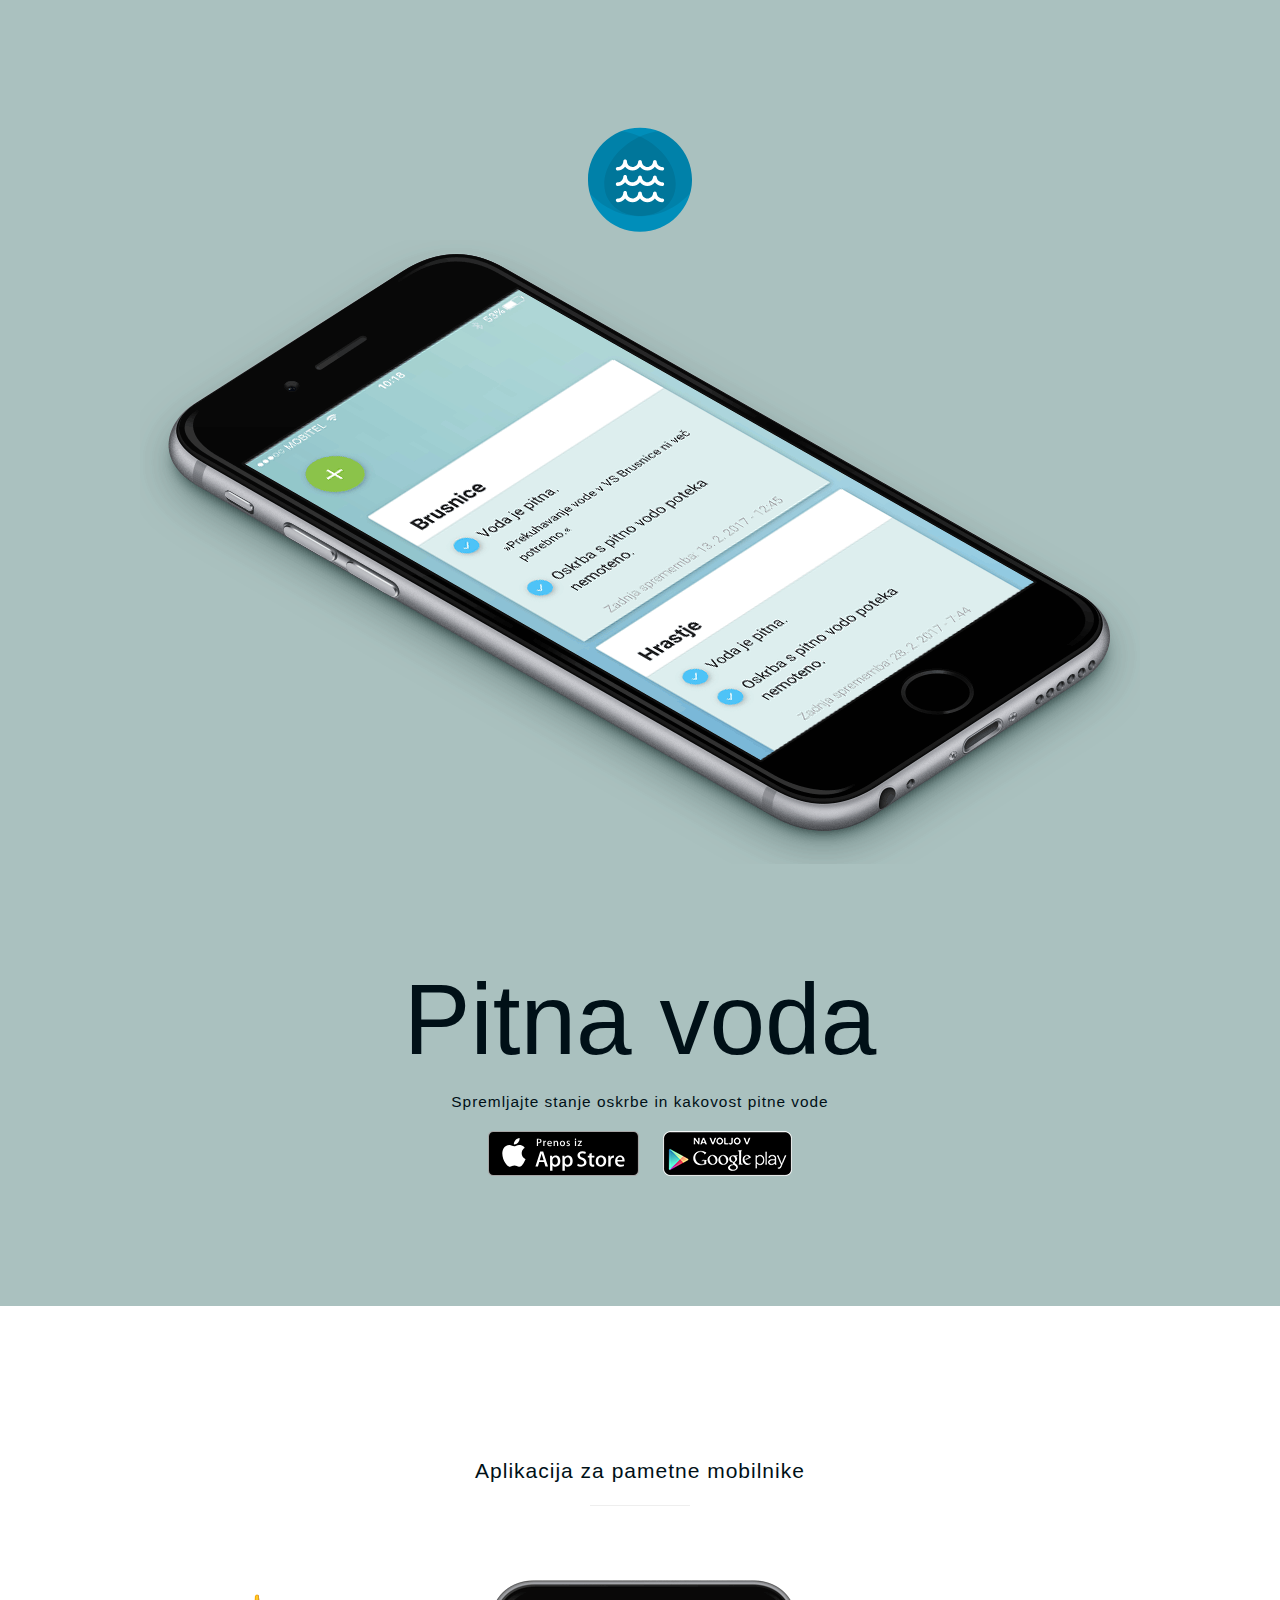
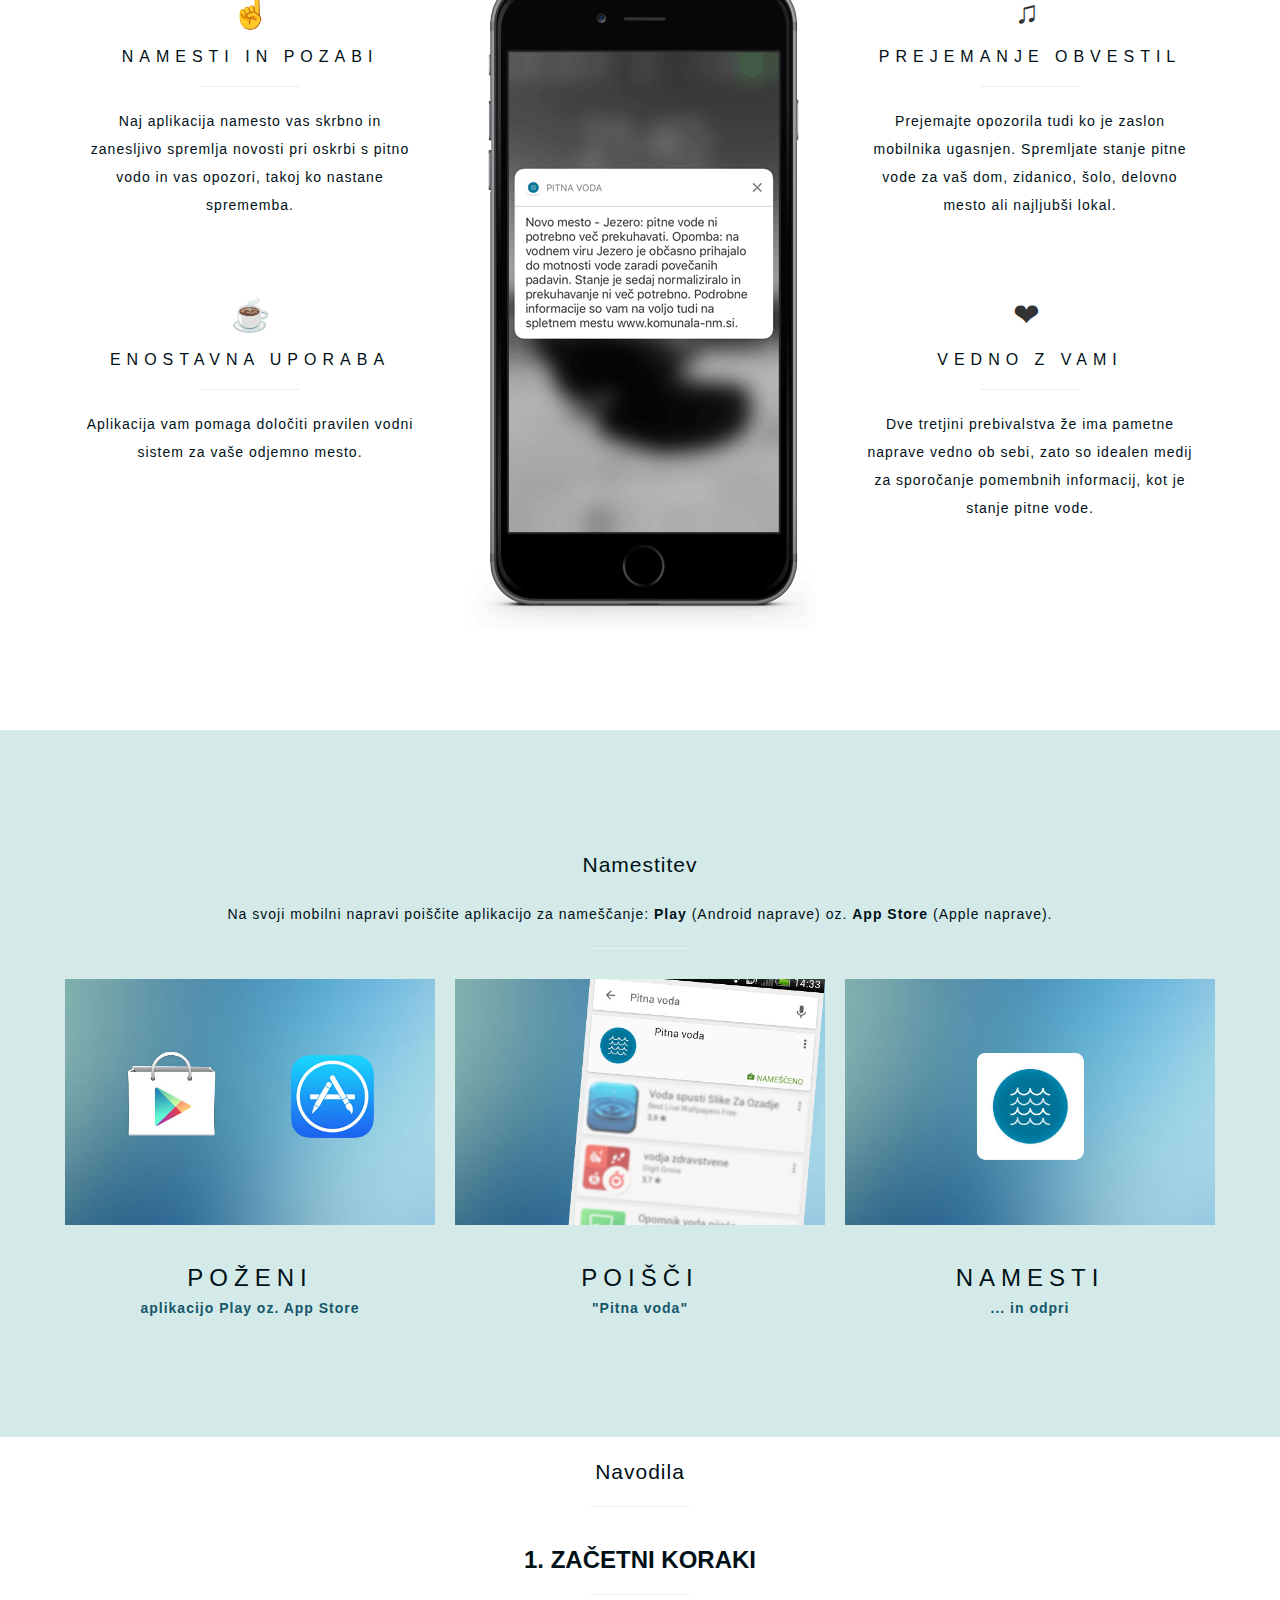
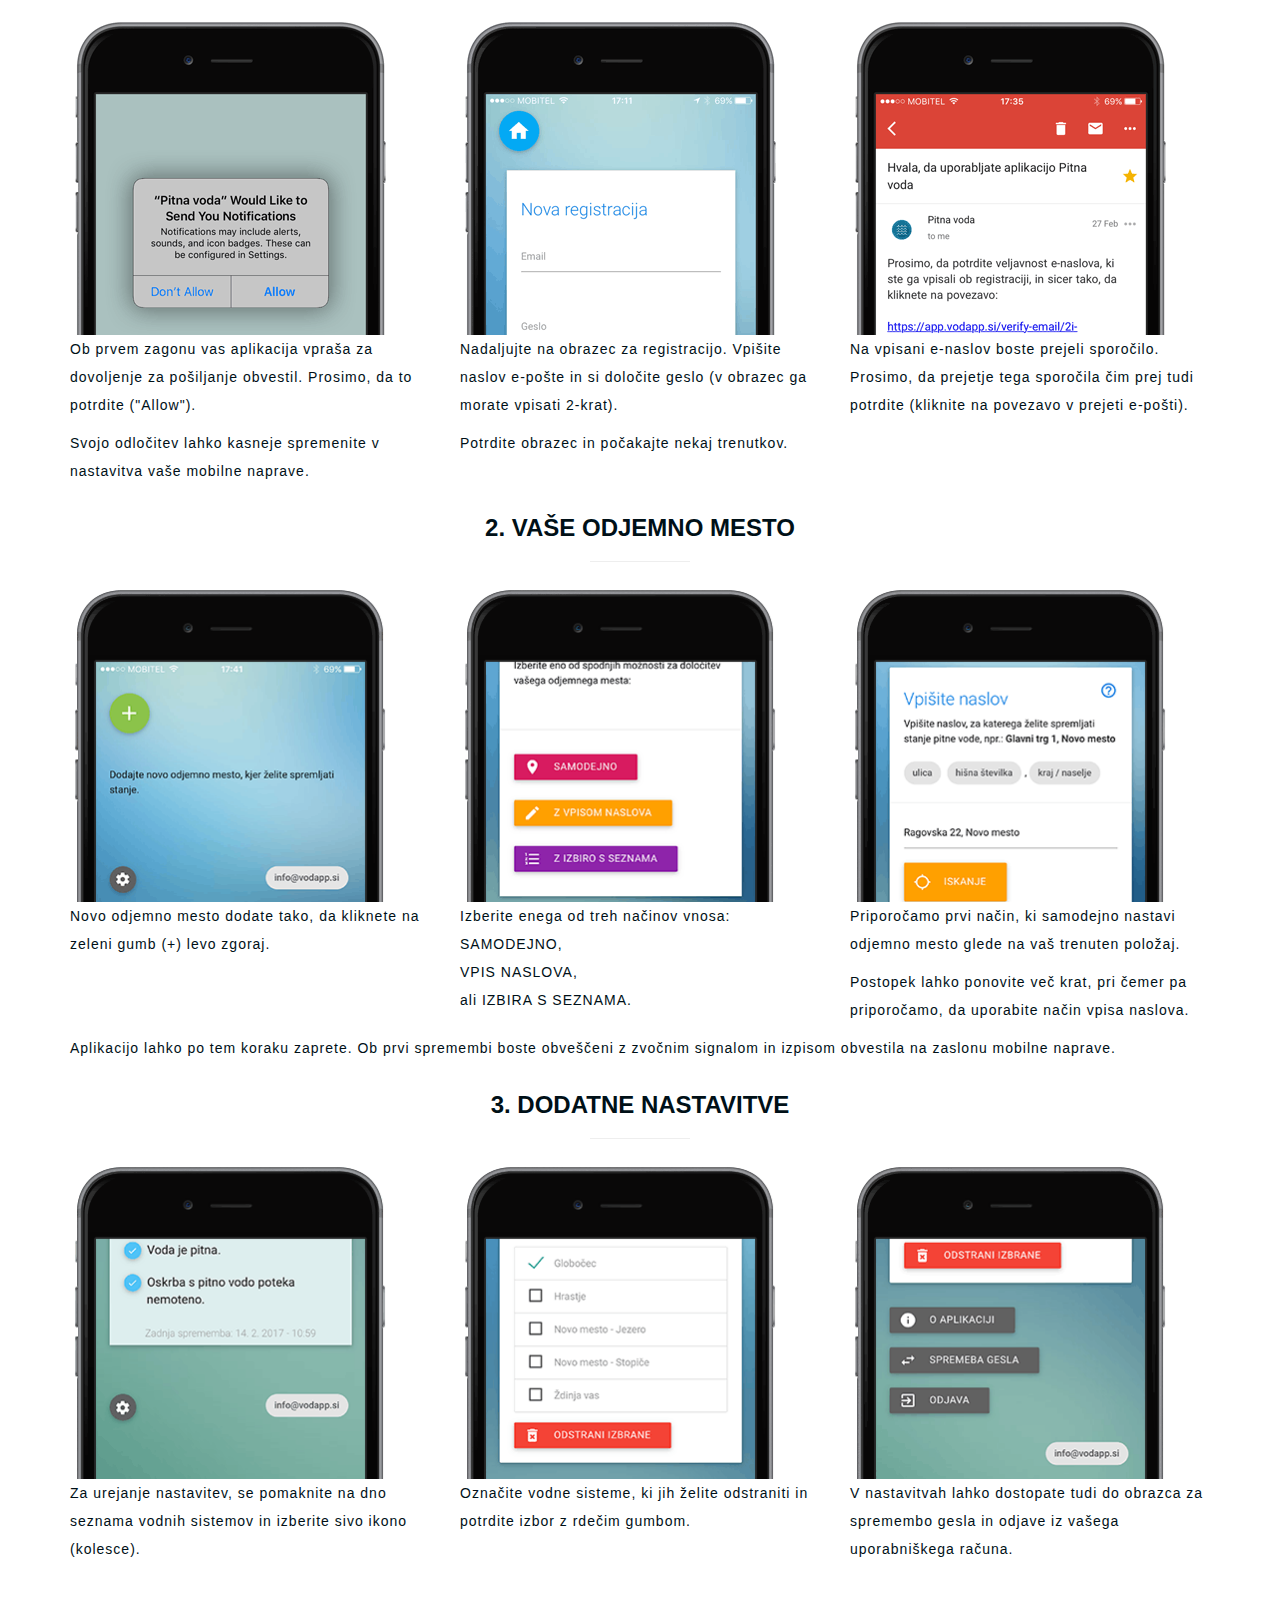
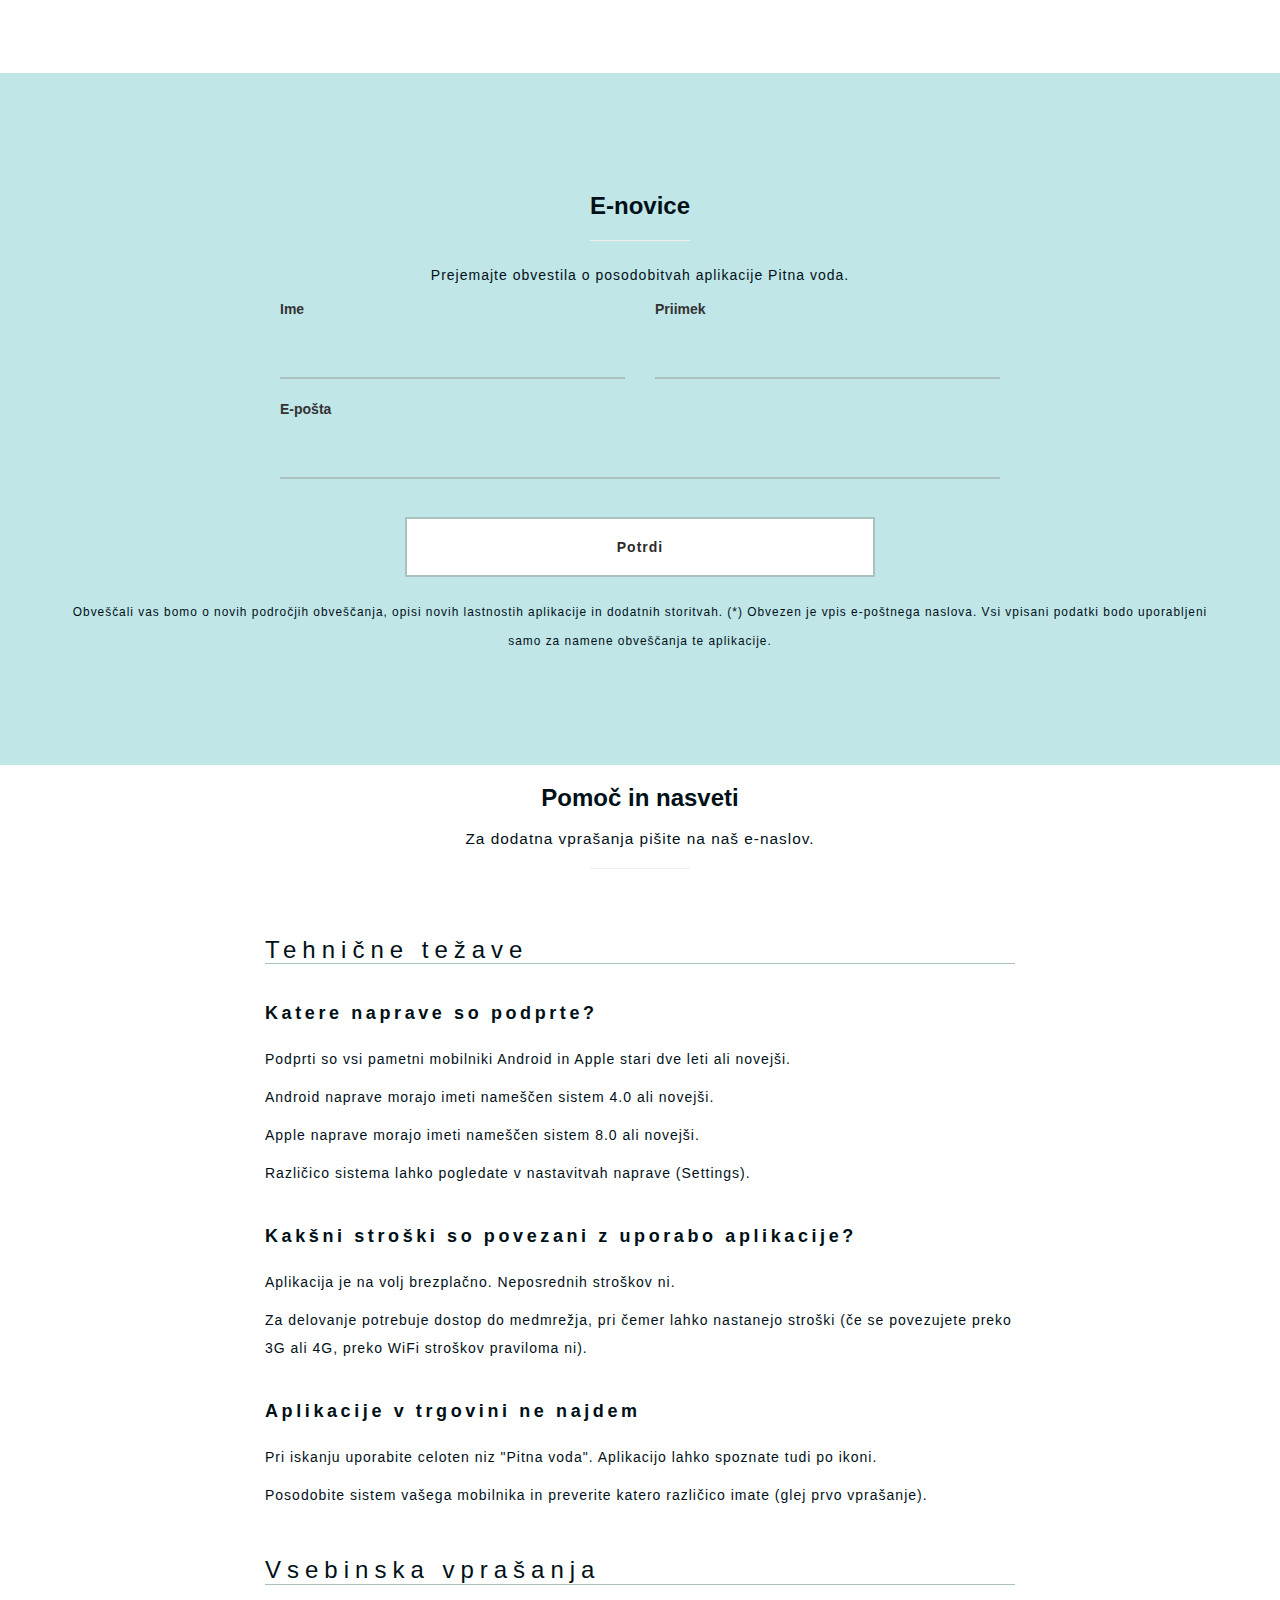
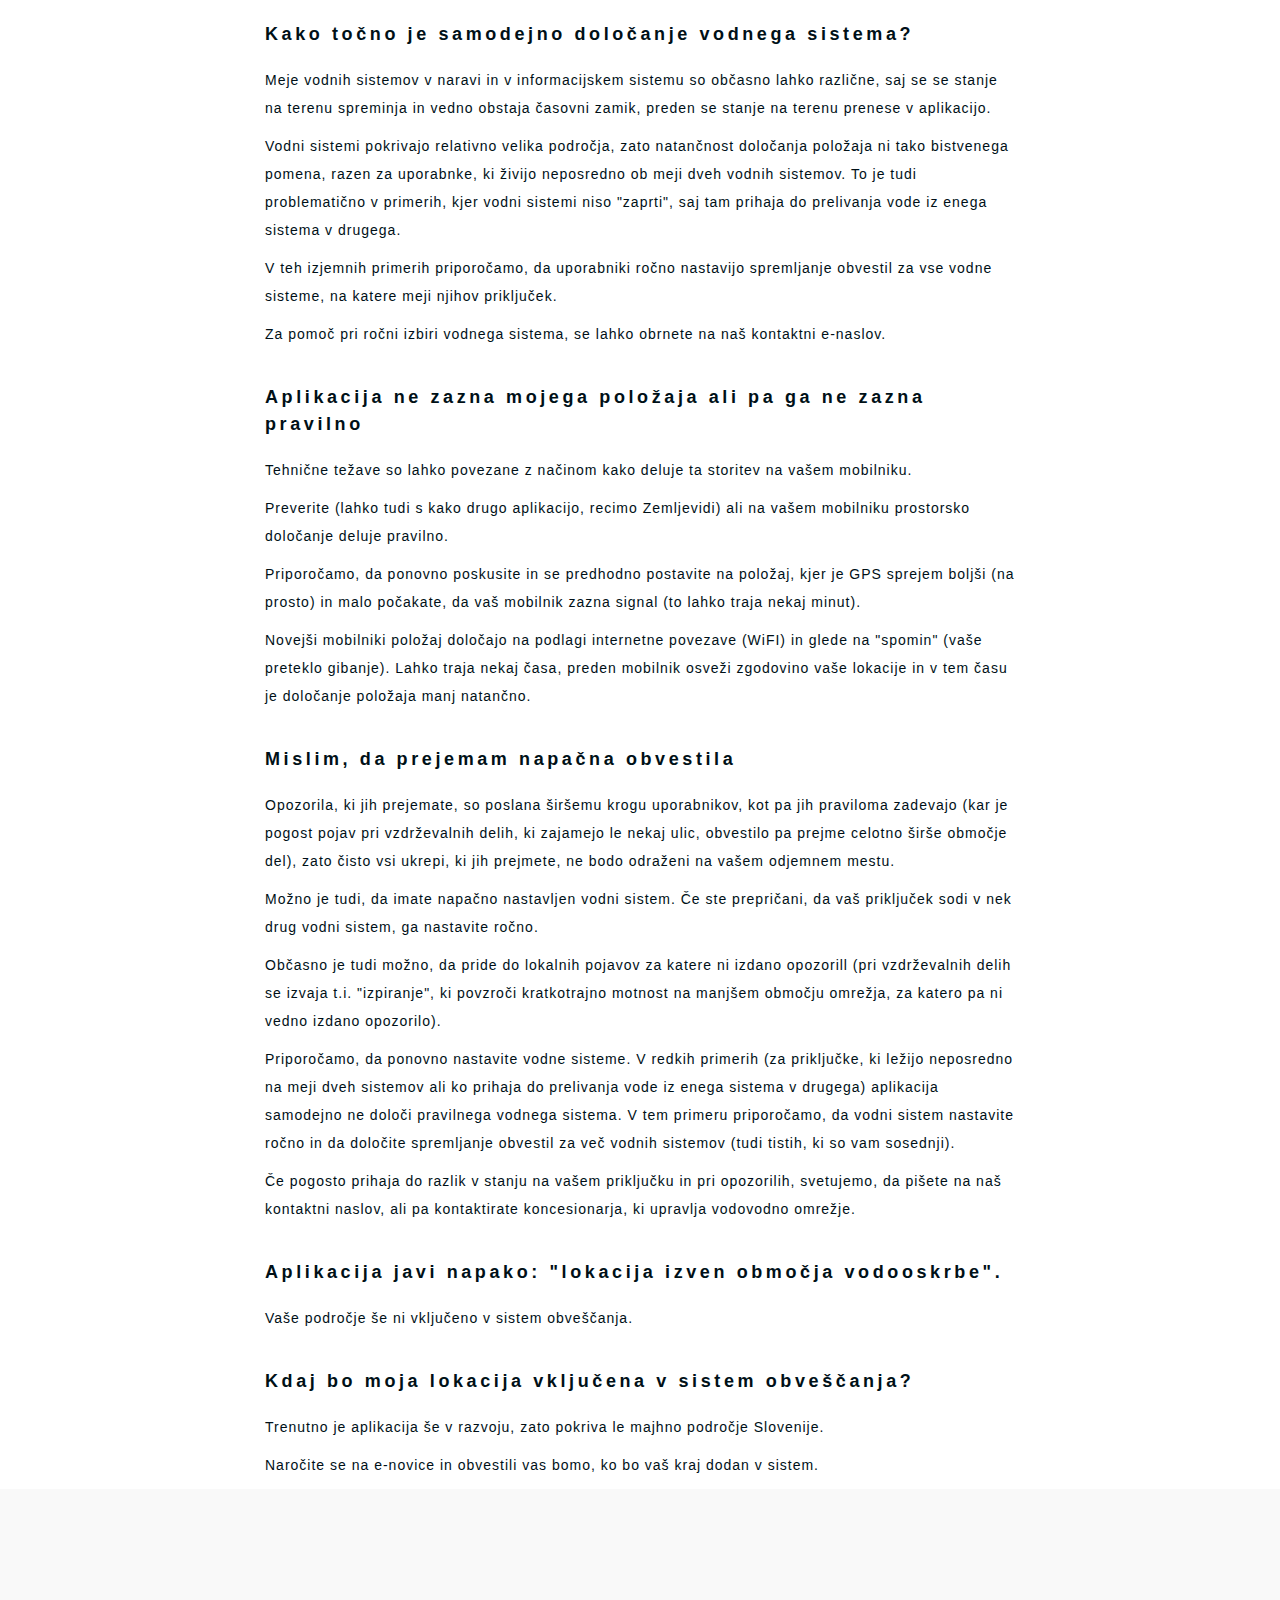
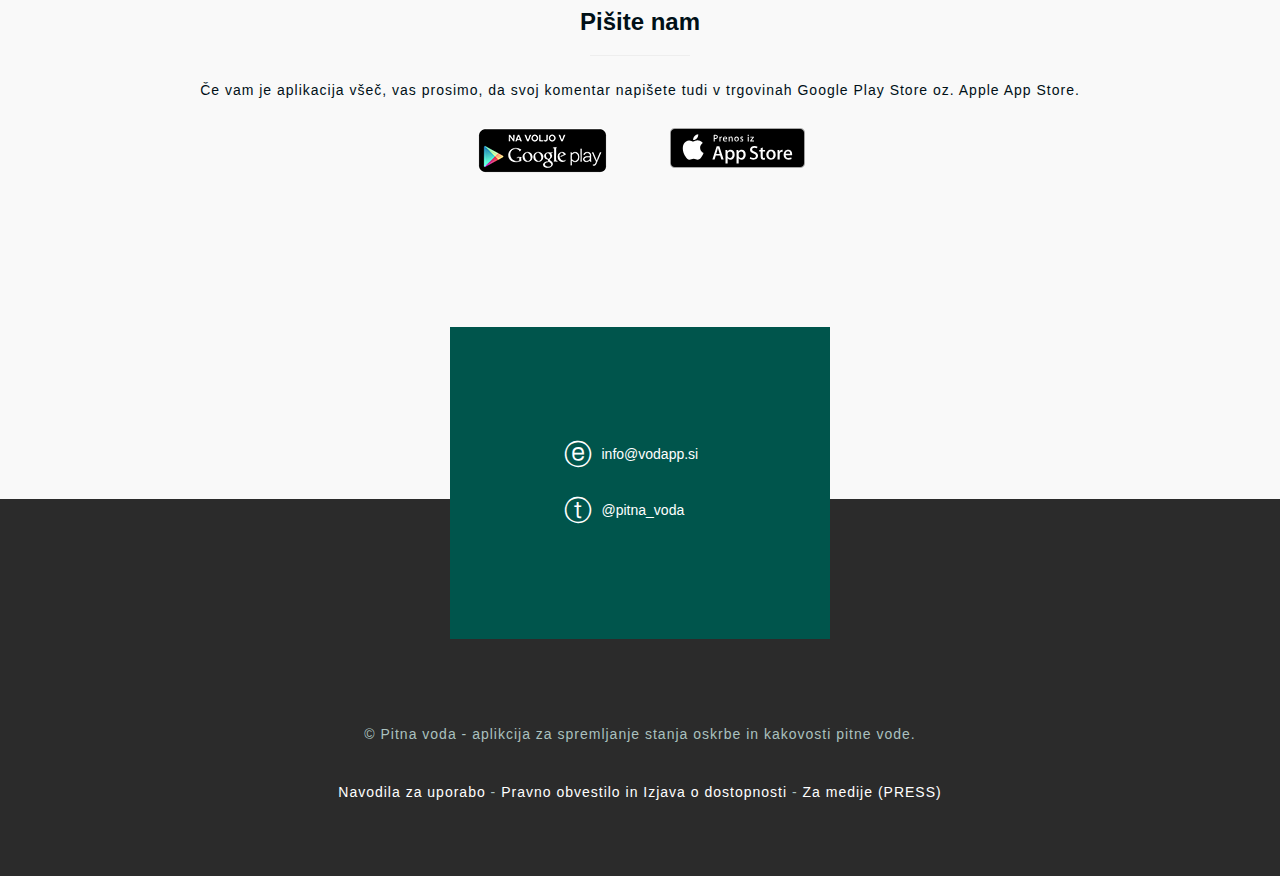
==== index.html @ 60238434 "account template" ====
<!DOCTYPE html>
<html lang="sl">
  <head>
    <meta charset="utf-8" />
    <!-- SITE TITLE -->
    <title>Pitna voda</title>

    <meta http-equiv="X-UA-Compatible" content="IE=Edge" />
    <meta name="viewport" content="width=device-width, initial-scale=1" />
    <meta
      name="keywords"
      content="voda,vodni sistem,vodovod,vodovodno,vodni,vodovodni,omrežje, motnje, motena oskrba, prekinitev, prekinjena oskrba, preklic ukrepa, uveljavitev ukrepa, prekuhavanje, Slovenija, slovenska,potisno obveščanje,opozarjanje,opozorila,alarm,push notifications,alert,alerting"
    />
    <meta
      name="description"
      content="Aplikcija za spremljanje stanja oskrbe in kakovosti pitne vode."
    />

    <!-- STYLESHEET CSS FILES -->
    <link rel="stylesheet" href="css/bootstrap.min.css" />
    <link rel="stylesheet" href="css/style.min.css" />

    <meta name="apple-itunes-app" content="app-id=1150914088" />

    <meta property="fb:app_id" content="608020259380032" />
    <meta property="fb:admins" content="673287877" />
    <meta property="og:locale" content="sl_SI" />
    <meta property="og:title" content="Pitna voda" />
    <meta property="og:type" content="website" />
    <meta property="og:url" content="https://www.vodapp.si/" />
    <meta
      property="og:image"
      content="https://www.vodapp.si/images/og_image.jpg"
    />
    <meta
      property="og:description"
      content="Spremljajte stanje oskrbe in kakovosti pitne vode z mobilno aplikacijo."
    />
    <meta property="og:image:width" content="1200" />
    <meta property="og:image:height" content="630" />
  </head>
  <body>
    <!-- home div -->
    <div id="home">
      <div class="container">
        <div class="row">
          <div class="col-md-12 col-sm-12">
            <img src="/images/icon.svg" alt="Pitna voda" class="logo" />
            <img
              class="splash img-responsive"
              src="images/app-img.png"
              alt="Aplikacija"
            />

            <h1 title="Aplikacija Pitna voda">Pitna voda</h1>
            <h2>Spremljajte stanje oskrbe in kakovost pitne vode</h2>
          </div>
        </div>
        <div class="row">
          <div class="col-md-12 col-sm-12">
            <a
              title="Pitna voda v App Store"
              href="https://apple.co/2dRATwT"
              target="_blank"
              rel="nofolow"
              ><img
                class="store"
                src="images/Badge-App_Store.svg"
                alt="Pitna voda v App Store"
            /></a>
            <a
              title="Pitna voda v Google Play"
              href="https://bit.ly/2egnz2X"
              target="_blank"
              rel="nofolow"
              ><img
                class="store"
                src="images/Badge-GooglePlay.png"
                alt="Pitna voda v Google Play"
            /></a>
          </div>
        </div>
      </div>
    </div>

    <!-- feature div -->
    <div id="feature">
      <div class="container">
        <div class="row">
          <div class="col-md-12 col-sm-12">
            <div class="div-title">
              <h2 class="lead">Aplikacija za pametne mobilnike</h2>
              <hr />
            </div>
          </div>
          <div
            class="col-lg-4 col-md-4 col-sm-6 wow fadeInUp"
            data-wow-delay="0.6s"
          >
            <div class="col-md-12 col-sm-12">
              <i class="icon medium-icon icon-beaker"></i>
              <h3>NAMESTI IN POZABI</h3>
              <hr />
              <p>
                Naj aplikacija namesto vas skrbno in zanesljivo spremlja novosti
                pri oskrbi s pitno vodo in vas opozori, takoj ko nastane
                sprememba.
              </p>
            </div>
            <div class="col-md-12 col-sm-12">
              <i class="icon medium-icon icon-thumbs-up"></i>
              <h3>ENOSTAVNA UPORABA</h3>
              <hr />
              <p>
                Aplikacija vam pomaga določiti pravilen vodni sistem za vaše
                odjemno mesto.
              </p>
            </div>
          </div>
          <div
            class="col-lg-4 col-md-4 col-sm-6 wow fadeInUp"
            data-wow-delay="0.9s"
          >
            <img
              src="images/features-img.png"
              class="img-responsive"
              alt="features img"
            />
          </div>
          <div
            class="col-lg-4 col-md-4 col-sm-6 wow fadeInUp"
            data-wow-delay="1s"
          >
            <div class="col-md-12 col-sm-12">
              <i class="icon medium-icon icon-paper-plane"></i>
              <h3>PREJEMANJE OBVESTIL</h3>
              <hr />
              <p>
                Prejemajte opozorila tudi ko je zaslon mobilnika ugasnjen.
                Spremljate stanje pitne vode za vaš dom, zidanico, šolo, delovno
                mesto ali najljubši lokal.
              </p>
            </div>
            <div class="col-md-12 col-sm-12">
              <i class="icon medium-icon icon-heart"></i>
              <h3>VEDNO Z VAMI</h3>
              <hr />
              <p>
                Dve tretjini prebivalstva že ima pametne naprave vedno ob sebi,
                zato so idealen medij za sporočanje pomembnih informacij, kot je
                stanje pitne vode.
              </p>
            </div>
          </div>
        </div>
      </div>
    </div>

    <!-- team div -->
    <div id="team">
      <div class="container">
        <div class="row">
          <div class="col-md-12 col-sm-12">
            <div class="div-title">
              <h2 class="lead">Namestitev</h2>
              <p>
                Na svoji mobilni napravi poiščite aplikacijo za nameščanje:
                <strong>Play</strong> (Android naprave) oz.
                <strong>App Store</strong> (Apple naprave).
              </p>
              <hr />
            </div>
          </div>
          <div class="col-md-4 col-sm-4 wow fadeInLeft" data-wow-delay="0.9s">
            <div class="team-wrapper">
              <img
                src="images/namestitev-1.jpg"
                class="img-responsive"
                alt="POŽENI"
              />
              <div class="team-des">
                <h3>POŽENI</h3>
                <h4>aplikacijo Play oz. App Store</h4>
              </div>
            </div>
          </div>
          <div class="col-md-4 col-sm-4 wow fadeInUp" data-wow-delay="1.3s">
            <div class="team-wrapper">
              <img
                src="images/namestitev-2.jpg"
                class="img-responsive"
                alt="POIŠČI"
              />
              <div class="team-des">
                <h3>POIŠČI</h3>
                <h4>
                  <i class="fa fa-search" aria-hidden="true"></i> "Pitna voda"
                </h4>
              </div>
            </div>
          </div>
          <div class="col-md-4 col-sm-4 wow fadeInRight" data-wow-delay="1.6s">
            <div class="team-wrapper">
              <img
                src="images/namestitev-3.jpg"
                class="img-responsive"
                alt="NAMESTI"
              />
              <div class="team-des">
                <h3>NAMESTI</h3>
                <h4>... in odpri</h4>
              </div>
            </div>
          </div>
        </div>
      </div>
    </div>

    <!-- pricing div -->
    <div id="navodila" class="navodila">
      <div class="container">
        <div class="row">
          <div class="col-md-12 col-sm-12 text-center">
            <div class="div-title">
              <h2 class="lead">Navodila</h2>
              <hr />
            </div>
          </div>
        </div>
      </div>

      <div class="container">
        <div class="row">
          <div class="col-md-12 col-sm-12 text-center">
            <div class="div-title">
              <h1 class="heading bold">1. ZAČETNI KORAKI</h1>
              <hr />
            </div>
          </div>
        </div>
        <div class="row">
          <div class="col-md-4 col-sm-6 col-xs-12">
            <img
              width="320"
              height="320"
              class="img-responsive"
              src="images/navodila-11.png"
              alt=""
            />
            <div class="plan plan-one bg-blue">
              <p>
                Ob prvem zagonu vas aplikacija vpraša za dovoljenje za
                pošiljanje obvestil. Prosimo, da to potrdite ("Allow").
              </p>
              <p>
                Svojo odločitev lahko kasneje spremenite v nastavitva vaše
                mobilne naprave.
              </p>
            </div>
          </div>
          <div class="col-md-4 col-sm-6 col-xs-12">
            <img
              width="320"
              height="320"
              class="img-responsive"
              src="images/navodila-12.png"
              alt=""
            />
            <div class="plan plan-one bg-blue-2">
              <p>
                Nadaljujte na obrazec za registracijo. Vpišite naslov e-pošte in
                si določite geslo (v obrazec ga morate vpisati 2-krat).
              </p>
              <p>Potrdite obrazec in počakajte nekaj trenutkov.</p>
            </div>
          </div>
          <div class="col-md-4 col-sm-6 col-xs-12">
            <img
              width="320"
              height="320"
              class="img-responsive"
              src="images/navodila-13.png"
              alt=""
            />
            <div class="plan plan-one bg-blue-3">
              <p>
                Na vpisani e-naslov boste prejeli sporočilo. Prosimo, da
                prejetje tega sporočila čim prej tudi potrdite (kliknite na
                povezavo v prejeti e-pošti).
              </p>
            </div>
          </div>
        </div>
      </div>
      <div class="container">
        <div class="row">
          <div class="col-md-12 col-sm-12 text-center">
            <div class="div-title">
              <h1 class="heading bold">2. VAŠE ODJEMNO MESTO</h1>
              <hr />
            </div>
          </div>
        </div>
        <div class="row">
          <div class="col-md-4 col-sm-6 col-xs-12">
            <img
              width="320"
              height="320"
              class="img-responsive"
              src="images/navodila-21.png"
              alt=""
            />
            <div class="plan plan-one bg-green">
              <p>
                Novo odjemno mesto dodate tako, da kliknete na zeleni gumb (+)
                levo zgoraj.
              </p>
            </div>
          </div>
          <div class="col-md-4 col-sm-6 col-xs-12">
            <img
              width="320"
              height="320"
              class="img-responsive"
              src="images/navodila-22.png"
              alt=""
            />
            <div class="plan plan-one bg-green-2">
              <p>
                Izberite enega od treh načinov vnosa: <br />
                SAMODEJNO, <br />
                VPIS NASLOVA, <br />
                ali IZBIRA S SEZNAMA.
              </p>
            </div>
          </div>
          <div class="col-md-4 col-sm-6 col-xs-12">
            <img
              width="320"
              height="320"
              class="img-responsive"
              src="images/navodila-23.png"
              alt=""
            />
            <div class="plan plan-one bg-green-3">
              <p>
                Priporočamo prvi način, ki samodejno nastavi odjemno mesto glede
                na vaš trenuten položaj.
              </p>
              <p>
                Postopek lahko ponovite več krat, pri čemer pa priporočamo, da
                uporabite način vpisa naslova.
              </p>
            </div>
          </div>
          <div class="col-xs-12">
            <p>
              Aplikacijo lahko po tem koraku zaprete. Ob prvi spremembi boste
              obveščeni z zvočnim signalom in izpisom obvestila na zaslonu
              mobilne naprave.
            </p>
          </div>
        </div>
      </div>
      <div class="container">
        <div class="row">
          <div class="col-md-12 col-sm-12 text-center">
            <div class="div-title">
              <h1 class="heading bold">3. DODATNE NASTAVITVE</h1>
              <hr />
            </div>
          </div>
        </div>
        <div class="row">
          <div class="col-md-4 col-sm-6 col-xs-12">
            <img
              width="320"
              height="320"
              class="img-responsive"
              src="images/navodila-31.png"
              alt=""
            />
            <div class="plan plan-one bg-amber">
              <p>
                Za urejanje nastavitev, se pomaknite na dno seznama vodnih
                sistemov in izberite sivo ikono (kolesce).
              </p>
            </div>
          </div>
          <div class="col-md-4 col-sm-6 col-xs-12">
            <img
              width="320"
              height="320"
              class="img-responsive"
              src="images/navodila-32.png"
              alt=""
            />
            <div class="plan plan-one bg-amber-2">
              <p>
                Označite vodne sisteme, ki jih želite odstraniti in potrdite
                izbor z rdečim gumbom.
              </p>
            </div>
          </div>
          <div class="col-md-4 col-sm-6 col-xs-12">
            <img
              width="320"
              height="320"
              class="img-responsive"
              src="images/navodila-33.png"
              alt=""
            />
            <div class="plan plan-one bg-amber-3">
              <p>
                V nastavitvah lahko dostopate tudi do obrazca za spremembo gesla
                in odjave iz vašega uporabniškega računa.
              </p>
            </div>
          </div>
        </div>
      </div>
    </div>

    <!-- signup div -->
    <div id="signup">
      <div class="container">
        <div class="row">
          <div class="col-md-12 col-sm-12 text-center">
            <div class="div-title">
              <h1 class="heading bold">E-novice</h1>
              <hr />
              <p>Prejemajte obvestila o posodobitvah aplikacije Pitna voda.</p>
            </div>
          </div>
          <div class="col-md-offset-2 col-md-8 col-sm-12 contact-address">
            <form
              action="//vodapp.us14.list-manage.com/subscribe/post?u=9755004c43b3c03a47c8424af&amp;id=7d5fd89b84"
              method="post"
              id="mc-embedded-subscribe-form"
              name="mc-embedded-subscribe-form"
              class="validate wow fadeInUp animated"
              target="_blank"
              novalidate
            >
              <div class="col-md-6 col-sm-6">
                <label for="mce-FNAME">Ime</label
                ><input
                  type="text"
                  class="form-control"
                  name="FNAME"
                  id="mce-FNAME"
                />
              </div>
              <div class="col-md-6 col-sm-6">
                <label for="mce-LNAME">Priimek</label
                ><input
                  type="text"
                  class="form-control"
                  name="LNAME"
                  id="mce-LNAME"
                />
              </div>
              <div class="col-md-12 col-sm-12">
                <label for="mce-EMAIL">E-pošta</label
                ><input
                  type="email"
                  class="form-control"
                  name="EMAIL"
                  id="mce-EMAIL"
                />
              </div>
              <div class="col-md-offset-2 col-md-8 col-sm-offset-2 col-sm-8">
                <input
                  type="submit"
                  value="Potrdi"
                  name="subscribe"
                  id="mc-embedded-subscribe"
                  class="form-control"
                />
              </div>

              <div id="mce-responses" class="clear">
                <div
                  class="response"
                  id="mce-error-response"
                  style="display: none"
                ></div>
                <div
                  class="response"
                  id="mce-success-response"
                  style="display: none"
                ></div>
              </div>
              <!-- real people should not fill this in and expect good things - do not remove this or risk form bot signups-->
              <div style="position: absolute; left: -5000px" aria-hidden="true">
				<label for="mce-9755004c43b3c03a47c8424af_7d5fd89b84">*</label>
                <input
                  type="text"
				  id="mce-9755004c43b3c03a47c8424af_7d5fd89b84"
                  name="b_9755004c43b3c03a47c8424af_7d5fd89b84"
                  tabindex="-1"
                  value=""
                />
              </div>
            </form>
          </div>
        </div>
        <div class="row">
          <div class="col-md-12 col-sm-12 text-center">
            <p>
              <small>
                Obveščali vas bomo o novih področjih obveščanja, opisi novih
                lastnostih aplikacije in dodatnih storitvah. (*) Obvezen je vpis
                e-poštnega naslova. Vsi vpisani podatki bodo uporabljeni samo za
                namene obveščanja te aplikacije.
              </small>
            </p>
          </div>
        </div>
      </div>
    </div>

    <!-- help div -->
    <div id="help">
      <div class="container">
        <div class="row">
          <div class="col-md-12 col-sm-12 text-center">
            <div class="div-title">
              <h1 class="heading bold">Pomoč in nasveti</h1>
              <h2>Za dodatna vprašanja pišite na naš e-naslov.</h2>
              <hr />
            </div>
          </div>
          <div class="col-md-offset-2 col-md-8 col-sm-12">
            <h3>Tehnične težave</h3>

            <h4>Katere naprave so podprte?</h4>

            <p>
              Podprti so vsi pametni mobilniki Android in Apple stari dve leti
              ali novejši.
            </p>
            <p>Android naprave morajo imeti nameščen sistem 4.0 ali novejši.</p>
            <p>Apple naprave morajo imeti nameščen sistem 8.0 ali novejši.</p>
            <p>
              Različico sistema lahko pogledate v nastavitvah naprave
              (Settings).
            </p>

            <h4>Kakšni stroški so povezani z uporabo aplikacije?</h4>

            <p>Aplikacija je na volj brezplačno. Neposrednih stroškov ni.</p>
            <p>
              Za delovanje potrebuje dostop do medmrežja, pri čemer lahko
              nastanejo stroški (če se povezujete preko 3G ali 4G, preko WiFi
              stroškov praviloma ni).
            </p>

            <h4>Aplikacije v trgovini ne najdem</h4>
            <p>
              Pri iskanju uporabite celoten niz "Pitna voda". Aplikacijo lahko
              spoznate tudi po ikoni.
            </p>
            <p>
              Posodobite sistem vašega mobilnika in preverite katero različico
              imate (glej prvo vprašanje).
            </p>

            <h3>Vsebinska vprašanja</h3>

            <h4>Kako točno je samodejno določanje vodnega sistema?</h4>

            <p>
              Meje vodnih sistemov v naravi in v informacijskem sistemu so
              občasno lahko različne, saj se se stanje na terenu spreminja in
              vedno obstaja časovni zamik, preden se stanje na terenu prenese v
              aplikacijo.
            </p>
            <p>
              Vodni sistemi pokrivajo relativno velika področja, zato natančnost
              določanja položaja ni tako bistvenega pomena, razen za uporabnke,
              ki živijo neposredno ob meji dveh vodnih sistemov. To je tudi
              problematično v primerih, kjer vodni sistemi niso "zaprti", saj
              tam prihaja do prelivanja vode iz enega sistema v drugega.
            </p>
            <p>
              V teh izjemnih primerih priporočamo, da uporabniki ročno nastavijo
              spremljanje obvestil za vse vodne sisteme, na katere meji njihov
              priključek.
            </p>
            <p>
              Za pomoč pri ročni izbiri vodnega sistema, se lahko obrnete na naš
              kontaktni e-naslov.
            </p>

            <h4>
              Aplikacija ne zazna mojega položaja ali pa ga ne zazna pravilno
            </h4>
            <p>
              Tehnične težave so lahko povezane z načinom kako deluje ta
              storitev na vašem mobilniku.
            </p>
            <p>
              Preverite (lahko tudi s kako drugo aplikacijo, recimo Zemljevidi)
              ali na vašem mobilniku prostorsko določanje deluje pravilno.
            </p>
            <p>
              Priporočamo, da ponovno poskusite in se predhodno postavite na
              položaj, kjer je GPS sprejem boljši (na prosto) in malo počakate,
              da vaš mobilnik zazna signal (to lahko traja nekaj minut).
            </p>
            <p>
              Novejši mobilniki položaj določajo na podlagi internetne povezave
              (WiFI) in glede na "spomin" (vaše preteklo gibanje). Lahko traja
              nekaj časa, preden mobilnik osveži zgodovino vaše lokacije in v
              tem času je določanje položaja manj natančno.
            </p>

            <h4>Mislim, da prejemam napačna obvestila</h4>
            <p>
              Opozorila, ki jih prejemate, so poslana širšemu krogu uporabnikov,
              kot pa jih praviloma zadevajo (kar je pogost pojav pri
              vzdrževalnih delih, ki zajamejo le nekaj ulic, obvestilo pa prejme
              celotno širše območje del), zato čisto vsi ukrepi, ki jih
              prejmete, ne bodo odraženi na vašem odjemnem mestu.
            </p>
            <p>
              Možno je tudi, da imate napačno nastavljen vodni sistem. Če ste
              prepričani, da vaš priključek sodi v nek drug vodni sistem, ga
              nastavite ročno.
            </p>
            <p>
              Občasno je tudi možno, da pride do lokalnih pojavov za katere ni
              izdano opozorill (pri vzdrževalnih delih se izvaja t.i.
              "izpiranje", ki povzroči kratkotrajno motnost na manjšem območju
              omrežja, za katero pa ni vedno izdano opozorilo).
            </p>
            <p>
              Priporočamo, da ponovno nastavite vodne sisteme. V redkih primerih
              (za priključke, ki ležijo neposredno na meji dveh sistemov ali ko
              prihaja do prelivanja vode iz enega sistema v drugega) aplikacija
              samodejno ne določi pravilnega vodnega sistema. V tem primeru
              priporočamo, da vodni sistem nastavite ročno in da določite
              spremljanje obvestil za več vodnih sistemov (tudi tistih, ki so
              vam sosednji).
            </p>
            <p>
              Če pogosto prihaja do razlik v stanju na vašem priključku in pri
              opozorilih, svetujemo, da pišete na naš kontaktni naslov, ali pa
              kontaktirate koncesionarja, ki upravlja vodovodno omrežje.
            </p>

            <h4>
              Aplikacija javi napako: "lokacija izven območja vodooskrbe".
            </h4>
            <p>Vaše področje še ni vključeno v sistem obveščanja.</p>

            <h4>Kdaj bo moja lokacija vključena v sistem obveščanja?</h4>
            <p>
              Trenutno je aplikacija še v razvoju, zato pokriva le majhno
              področje Slovenije.
            </p>
            <p>
              Naročite se na e-novice in obvestili vas bomo, ko bo vaš kraj
              dodan v sistem.
            </p>
          </div>
        </div>
      </div>
    </div>

    <!-- contact div -->
    <div id="contact">
      <div class="container">
        <div class="row">
          <div class="col-md-12 col-sm-12 text-center">
            <div class="div-title">
              <h1 class="heading bold">Pišite nam</h1>
              <hr />
              <p>
                Če vam je aplikacija všeč, vas prosimo, da svoj komentar
                napišete tudi v trgovinah Google Play Store oz. Apple App Store.
              </p>
            </div>
          </div>
        </div>
        <div class="row">
          <div class="col-md-offset-4 col-md-2 col-sm-12 text-center">
            <a
              href="https://bit.ly/2egnz2X"
              target="_blank"
              rel="nofolow"
              ><img src="images/Badge-GooglePlay.png" alt="Pitna voda v Google Play"
            /></a>
          </div>
          <div class="col-md-2 col-sm-12 text-center">
            <a
              href="https://apple.co/2dRATwT"
              target="_blank"
              rel="nofolow"
              ><img src="images/Badge-App_Store.svg" alt="Pitna voda v App Store"
            /></a>
          </div>
        </div>
        <div class="row">
          <div class="col-md-12 col-sm-12 contact-address">
            <div class="col-md-4 col-sm-6 col-md-offset-4 contact-email">
              <a href="mailto:info@vodapp.si" title="Pišite nam"
                ><i class="icon icon-dark icon-mail medium-icon"></i>
                info@vodapp.si</a
              >
              <a
                href="https://twitter.com/pitna_voda"
                title="Twitter"
                rel="nofollow"
                ><i class="icon icon-dark icon-twitter medium-icon"></i>
                @pitna_voda</a
              >
            </div>
          </div>
        </div>
      </div>
    </div>

    <!-- footer div -->
    <footer>
      <div class="container">
        <div class="row">
          <div class="col-md-12 col-sm-12"></div>
        </div>
        <div class="row">
          <div class="col-md-12 col-sm-12">
            <p data-wow-delay="1.3s">
              © Pitna voda - aplikcija za spremljanje stanja oskrbe in kakovosti
              pitne vode.
            </p>
            <p>
              <a href="#navodila">Navodila za uporabo</a>
              - <a href="about.html">Pravno obvestilo in Izjava o dostopnosti</a> -
              <a href="press.html">Za medije (PRESS)</a>
            </p>
          </div>
        </div>
      </div>
    </footer>
  </body>
</html>
---- css/style.min.css ----
.icon{font-style:normal;font-weight:400;display:inline-block;text-decoration:inherit;width:1em;margin-right:.2em;text-align:center;font-variant:normal;text-transform:none;line-height:1em;-webkit-font-smoothing:antialiased;-moz-osx-font-smoothing:grayscale}.icon-beaker:before{content:"\261D"}.icon-file-pdf:before{content:"\24b6"}.icon-file-image:before{content:"\24bb"}.icon-file-word:before{content:"\24cc"}.icon-mail:before{content:"\24d4"}.icon-facebook:before{content:"\24d5"}.icon-twitter:before{content:"\24e3"}.icon-android:before{content:"\259a"}.icon-appstore:before{content:"\259e"}.icon-thumbs-up:before{content:"\2615"}.icon-paper-plane:before{content:"\266b"}.icon-ok:before{content:"\2714"}.icon-heart:before{content:"\2764"}.medium-icon{font-size:32px!important}.icon-white{color:#fff!important}.margin-right{margin-right:2em}.margin-left{margin-left:2em}.margin-top{margin-top:2em}.margin-bottom{margin-bottom:2em}body{background:#fff;font-weight:400;position:relative}h1,h2,h3,h4,h5,h6,input,li,p,q,quote,select{font-family:Thonburi,Roboto,Frutiger,"Frutiger Linotype",Univers,Calibri,"Myriad Pro",Myriad,"DejaVu Sans Condensed","Liberation Sans","Nimbus Sans L",sans-serif;color:#001017}h2,h3,h5,h6{font-weight:300;letter-spacing:6px}h1{font-weight:100}h2{font-size:1.1em;letter-spacing:1px}h4{font-weight:700;letter-spacing:6px}h1.heading{font-size:24px}.subheading{font-size:14px;font-weight:700;padding-bottom:60px}.bold{font-weight:700}p{font-weight:300;letter-spacing:1px;line-height:28px}a{outline:0!important}hr{width:100px}strong{font-weight:700}.section-title{padding-top:48px;padding-bottom:0}#contact,#feature,#pricing,#team{padding-top:100px;padding-bottom:100px}#feature,#pricing,#team{text-align:center}#team{background:#d4eae8;color:#fff}footer{background:#2b2b2b;color:#fff}#about,.about{background:#c1e6e8;color:#001017}a.inline{display:inline!important;color:inherit!important}.preloader{position:fixed;top:0;left:0;width:100%;height:100%;z-index:99999;display:flex;flex-flow:row nowrap;justify-content:center;align-items:center;background:none repeat scroll 0 0 #fff}.sk-spinner-circle.sk-spinner{width:24px;height:24px;position:relative}.sk-spinner-circle .sk-circle{width:100%;height:100%;position:absolute;left:0;top:0}.sk-spinner-circle .sk-circle:before{content:"";display:block;margin:0 auto;width:20%;height:20%;background-color:#098;border-radius:100%;-webkit-animation:sk-circleBounceDelay 1.2s infinite ease-in;animation:sk-circleBounceDelay 1.2s infinite ease-in;-webkit-animation-fill-mode:both;animation-fill-mode:both}.sk-spinner-circle .sk-circle2{-webkit-transform:rotate(30deg);-ms-transform:rotate(30deg);transform:rotate(30deg)}.sk-spinner-circle .sk-circle3{-webkit-transform:rotate(60deg);-ms-transform:rotate(60deg);transform:rotate(60deg)}.sk-spinner-circle .sk-circle4{-webkit-transform:rotate(90deg);-ms-transform:rotate(90deg);transform:rotate(90deg)}.sk-spinner-circle .sk-circle5{-webkit-transform:rotate(120deg);-ms-transform:rotate(120deg);transform:rotate(120deg)}.sk-spinner-circle .sk-circle6{-webkit-transform:rotate(150deg);-ms-transform:rotate(150deg);transform:rotate(150deg)}.sk-spinner-circle .sk-circle7{-webkit-transform:rotate(180deg);-ms-transform:rotate(180deg);transform:rotate(180deg)}.sk-spinner-circle .sk-circle8{-webkit-transform:rotate(210deg);-ms-transform:rotate(210deg);transform:rotate(210deg)}.sk-spinner-circle .sk-circle9{-webkit-transform:rotate(240deg);-ms-transform:rotate(240deg);transform:rotate(240deg)}.sk-spinner-circle .sk-circle10{-webkit-transform:rotate(270deg);-ms-transform:rotate(270deg);transform:rotate(270deg)}.sk-spinner-circle .sk-circle11{-webkit-transform:rotate(300deg);-ms-transform:rotate(300deg);transform:rotate(300deg)}.sk-spinner-circle .sk-circle12{-webkit-transform:rotate(330deg);-ms-transform:rotate(330deg);transform:rotate(330deg)}.sk-spinner-circle .sk-circle2:before{-webkit-animation-delay:-1.1s;animation-delay:-1.1s}.sk-spinner-circle .sk-circle3:before{-webkit-animation-delay:-1s;animation-delay:-1s}.sk-spinner-circle .sk-circle4:before{-webkit-animation-delay:-.9s;animation-delay:-.9s}.sk-spinner-circle .sk-circle5:before{-webkit-animation-delay:-.8s;animation-delay:-.8s}.sk-spinner-circle .sk-circle6:before{-webkit-animation-delay:-.7s;animation-delay:-.7s}.sk-spinner-circle .sk-circle7:before{-webkit-animation-delay:-.6s;animation-delay:-.6s}.sk-spinner-circle .sk-circle8:before{-webkit-animation-delay:-.5s;animation-delay:-.5s}.sk-spinner-circle .sk-circle9:before{-webkit-animation-delay:-.4s;animation-delay:-.4s}.sk-spinner-circle .sk-circle10:before{-webkit-animation-delay:-.3s;animation-delay:-.3s}.sk-spinner-circle .sk-circle11:before{-webkit-animation-delay:-.2s;animation-delay:-.2s}.sk-spinner-circle .sk-circle12:before{-webkit-animation-delay:-.1s;animation-delay:-.1s}@-webkit-keyframes sk-circleBounceDelay{0%,100%,80%{-webkit-transform:scale(0);transform:scale(0)}40%{-webkit-transform:scale(1);transform:scale(1)}}@keyframes sk-circleBounceDelay{0%,100%,80%{-webkit-transform:scale(0);transform:scale(0)}40%{-webkit-transform:scale(1);transform:scale(1)}}.sticky-navigation{opacity:0}.navbar-default{background:#fff;border:none;box-shadow:0 2px 8px 0 rgba(50,50,50,.08);margin:0!important;padding:0}.navbar-default .navbar-brand{color:#006b9e;font-weight:700;font-size:40px;line-height:40px;padding:12px 0 0 12px}.navbar-default .navbar-brand img{width:40px;height:40px;margin-right:6px;float:left}.navbar-default .navbar-nav li a{color:#606060;font-weight:700;letter-spacing:2px;font-size:11px;line-height:40px;padding-right:20px;padding-left:20px}.navbar-default .navbar-nav li a:hover{color:#006b9e}.navbar-default .navbar-nav>li>a:focus,.navbar-default .navbar-nav>li>a:hover{color:#006b9e;background-color:transparent}.navbar-default .navbar-nav>.active>a,.navbar-default .navbar-nav>.active>a:focus,.navbar-default .navbar-nav>.active>a:hover{color:#006b9e;background-color:transparent}.navbar-default .navbar-toggle{border:none;padding-top:10px}.navbar-default .navbar-toggle .icon-bar{background:#006b9e;border-color:transparent}.navbar-default .navbar-toggle:focus,.navbar-default .navbar-toggle:hover{background-color:transparent}#home{background:#aac1bf;background-size:cover;background-position:center;color:#fff;padding-top:120px;padding-bottom:120px;text-align:center;max-width:100%;overflow-x:hidden}#home h1{font-size:100px}#home .btn{background:0 0;border:4px solid #fff;border-radius:0;color:#fff;font-weight:700;letter-spacing:2px;padding:12px 42px;margin-top:40px;margin-right:16px;transition:all .4s ease-in}#home .btn:hover{background:#aac1bf;border-color:transparent}#home .btn-danger{background:#aac1bf;border-color:transparent}.logo{width:120px;height:120px}#home .logo,#home .splash{display:block;margin:0 auto}#home .splash{margin-bottom:100px}#home .store{margin:10px}#feature .col-md-12{padding-top:30px;padding-bottom:40px}#feature img{margin:0 auto}#feature h3{font-size:16px}#team{padding-bottom:0}#team .col-md-4{padding:10px}#team h4{color:#15576b;font-size:14px;font-weight:700;letter-spacing:1px}#team .team-wrapper .team-des{position:relative;cursor:pointer;padding-top:60px;padding-bottom:60px;bottom:40px;transition:all .4s ease-in-out}#team .team-wrapper:hover .team-des{background:#fff;bottom:60px}#team a{color:#15576b;text-decoration:underline}#pricing .plan{background:#b8f5ff;padding:40px 0 60px 0;margin-bottom:32px}#pricing .plan .plan_title{background:#f9f9f9;border-radius:50%;width:180px;height:180px;margin:0 auto}#pricing h2{border-bottom:1px solid #bbc1bf}#pricing .plan h3{font-size:16px;font-weight:700;line-height:180px}#pricing .plan h2{font-weight:700;padding:30px}#pricing .plan p{margin:0 1em}#pricing .plan ul{padding:0}#pricing .plan ul li{display:block;font-weight:700;font-size:16px;letter-spacing:2px;padding:30px 0 10px 0}#pricing .plan .btn{background:#fff;border:none;border-radius:0;color:#2b2b2b;font-size:16px;font-weight:700;padding:16px 60px;transition:all .4s ease-in;margin-top:20px;text-transform:uppercase}#pricing .plan .btn:hover{background:#eee}.navodila a{display:inline-block;padding:.5em 1em;border:3px solid #bd0e01;background:#f44336;margin:2em 0 0;color:#fff}.navodila a:hover{background:#bd0e01;text-decoration:none}#pricing.navodila img{max-width:100%;height:auto}#pricing.navodila h3{line-height:1em;display:block;padding:80px 0 0}#pricing.navodila .plan.p2 h3{padding:65px 0 0}#contact{background:#f9f9f9;padding-bottom:0}#contact a{color:#fff;display:block;padding:1em}#contact a .icon{vertical-align:middle;text-decoration:none!important}#contact .contact-address{color:#fff;position:relative;top:140px}#contact .contact-address p{line-height:16px}#contact .contact-email,#contact .contact-phone,#contact .contact-website{padding:100px}#contact .contact-email{background:#00554c}#contact .contact-phone{background:#2b2b2b}#contact .contact-website{background:#fff}#contact h3{font-size:16px;font-weight:700;letter-spacing:2px;padding-bottom:12px}#contact .medium-icon{color:#fff;font-size:28px!important}#contact .contact-info div{padding-top:14px;padding-bottom:14px}#contact .form-control{background:0 0;border-radius:0;border-top:0;border-right:0;border-left:0;border-bottom:2px solid #aac1bf;box-shadow:none;color:#fff;margin-top:10px;margin-bottom:10px;transition:all .4s ease-in}#contact .form-control:focus{border-bottom-color:#202020}#contact input{height:60px}#contact input[type=submit]{border:2px solid #098;color:#2b2b2b;font-weight:700;letter-spacing:1px;margin-top:18px}#contact input[type=submit]:hover{background:#098}footer{text-align:center;padding-top:200px;padding-bottom:60px}footer a,footer a:hover{color:#fff}footer p{color:#aac1bf}footer p{padding-top:20px}footer.lite{background-color:#f9f9f9;padding:20px;flex:1;align-items:flex-end;display:flex}footer.lite p{color:#098;text-align:center;font-size:12px}.social-icon{padding:0;margin:0}.social-icon li{list-style:none;display:inline-block;padding:10px}.social-icon li a,.social-icon-icon{border:1px solid #aac1bf;border-radius:50%;color:#aac1bf;font-size:18px;width:60px;height:60px;line-height:60px;text-align:center;text-decoration:none;transition:all .4s ease-in}.social-icon li a:hover{background:#aac1bf;color:#2b2b2b}.social-icon-icon{display:inline-block;width:36px;height:36px;line-height:36px;color:#fff;vertical-align:middle}#signup{background:#c1e6e8;padding:100px 0;margin-top:100px}#signup .signup-address{color:#fff;position:relative;top:140px}#signup .signup-address p{line-height:16px}#signup .signup-email,#signup .signup-phone,#signup .signup-website{padding:100px}#signup .signup-email{background:#098}#signup .signup-phone{background:#2b2b2b}#signup .signup-website{background:#aac1bf}#signup h3{font-size:16px;font-weight:700;letter-spacing:2px;padding-bottom:12px}#signup .medium-icon{color:#fff;font-size:28px!important}#signup .signup-info div{padding-top:14px;padding-bottom:14px}#signup .form-control::placeholder{color:#001017}#signup label{margin:0}#signup .form-control{background:0 0;border-radius:0;border-top:0;border-right:0;border-left:0;border-bottom:2px solid #aac1bf;box-shadow:none;color:#001017;margin-top:0;margin-bottom:20px;transition:all .4s ease-in}#signup .form-control:focus{border-bottom-color:#202020;color:#202020}#signup input{height:60px}#signup input[type=submit]{border:2px solid #aac1bf;color:#2b2b2b;font-weight:700;letter-spacing:1px;margin-top:18px;background:#fff}#signup input[type=submit]:hover{background:#82fdef}#help h3{margin:2em 0 1em;border-bottom:1px solid #aac1bf}#help h4{margin:2em 0 1em;line-height:1.5em;letter-spacing:.2em}.store{width:auto;height:45px;display:inline-block;margin:10px}.social-icon li{list-style:none;display:block;padding:10px;margin:0 auto;width:100%;text-align:center}.legal{font-weight:100;font-size:1em;padding:2em 0}.legal p{padding:0;color:#001017}.legal footer a{color:#fff}#about .legal li{font-weight:300;letter-spacing:1px;line-height:28px;margin:.2em 0}#about .legal h2{font-size:1.5em}#about .legal h3{font-size:1.2em}quote{padding:1em 0}.badges{position:absolute;top:10px;right:auto;left:10px;bottom:auto;width:300px;text-align:right}.badges img{opacity:.5;transition:all .4s ease-in-out}.badges a:hover img{opacity:1}.video-js{max-width:100%}#account{min-height:100vh;display:flex;flex-direction:column;align-items:stretch}#press #navodila a{color:#fff}#press #navodila i.fa{font-size:2em;display:block;float:none;margin:1em;color:#2b2b2b}#press #navodila .plan.bg-blue{background:#039be5}#press #navodila .plan.bg-blue-2{background:#2c94c8}#press #navodila .plan.bg-blue-3{background:#81b9d5}#press #navodila .plan.bg-pink{background:#f2bcfb}#press #navodila .plan.bg-pink-2{background:#de8fec}#press #navodila .plan.bg-pink-3{background:#bb6cc9}#press #navodila .plan.bg-amber{background:#ffa000}#press #navodila .plan.bg-amber-2{background:#db8900}#press #navodila .plan.bg-amber-3{background:#bf7801}#press #navodila .plan.bg-green{background:#8bc34a}#press #navodila .plan.bg-green-2{background:#77b035}#press #navodila .plan.bg-green-3{background:#679f27}body#press .icon{display:block;margin:0 auto}@media (max-width:460px){#home .splash{max-width:200%;margin-bottom:0;margin-top:60px}#home{padding-top:60px;padding-bottom:60px;min-height:0}#home h1{font-size:3em}#feature{padding:0}#contact .contact-address{text-align:left}#contact .contact-email,#contact .contact-phone,#contact .contact-website{padding:40px 0}.navbar-default .navbar-brand{font-size:32px}.navbar-default .navbar-brand img{width:36px;height:36px}#help h3{letter-spacing:0}}
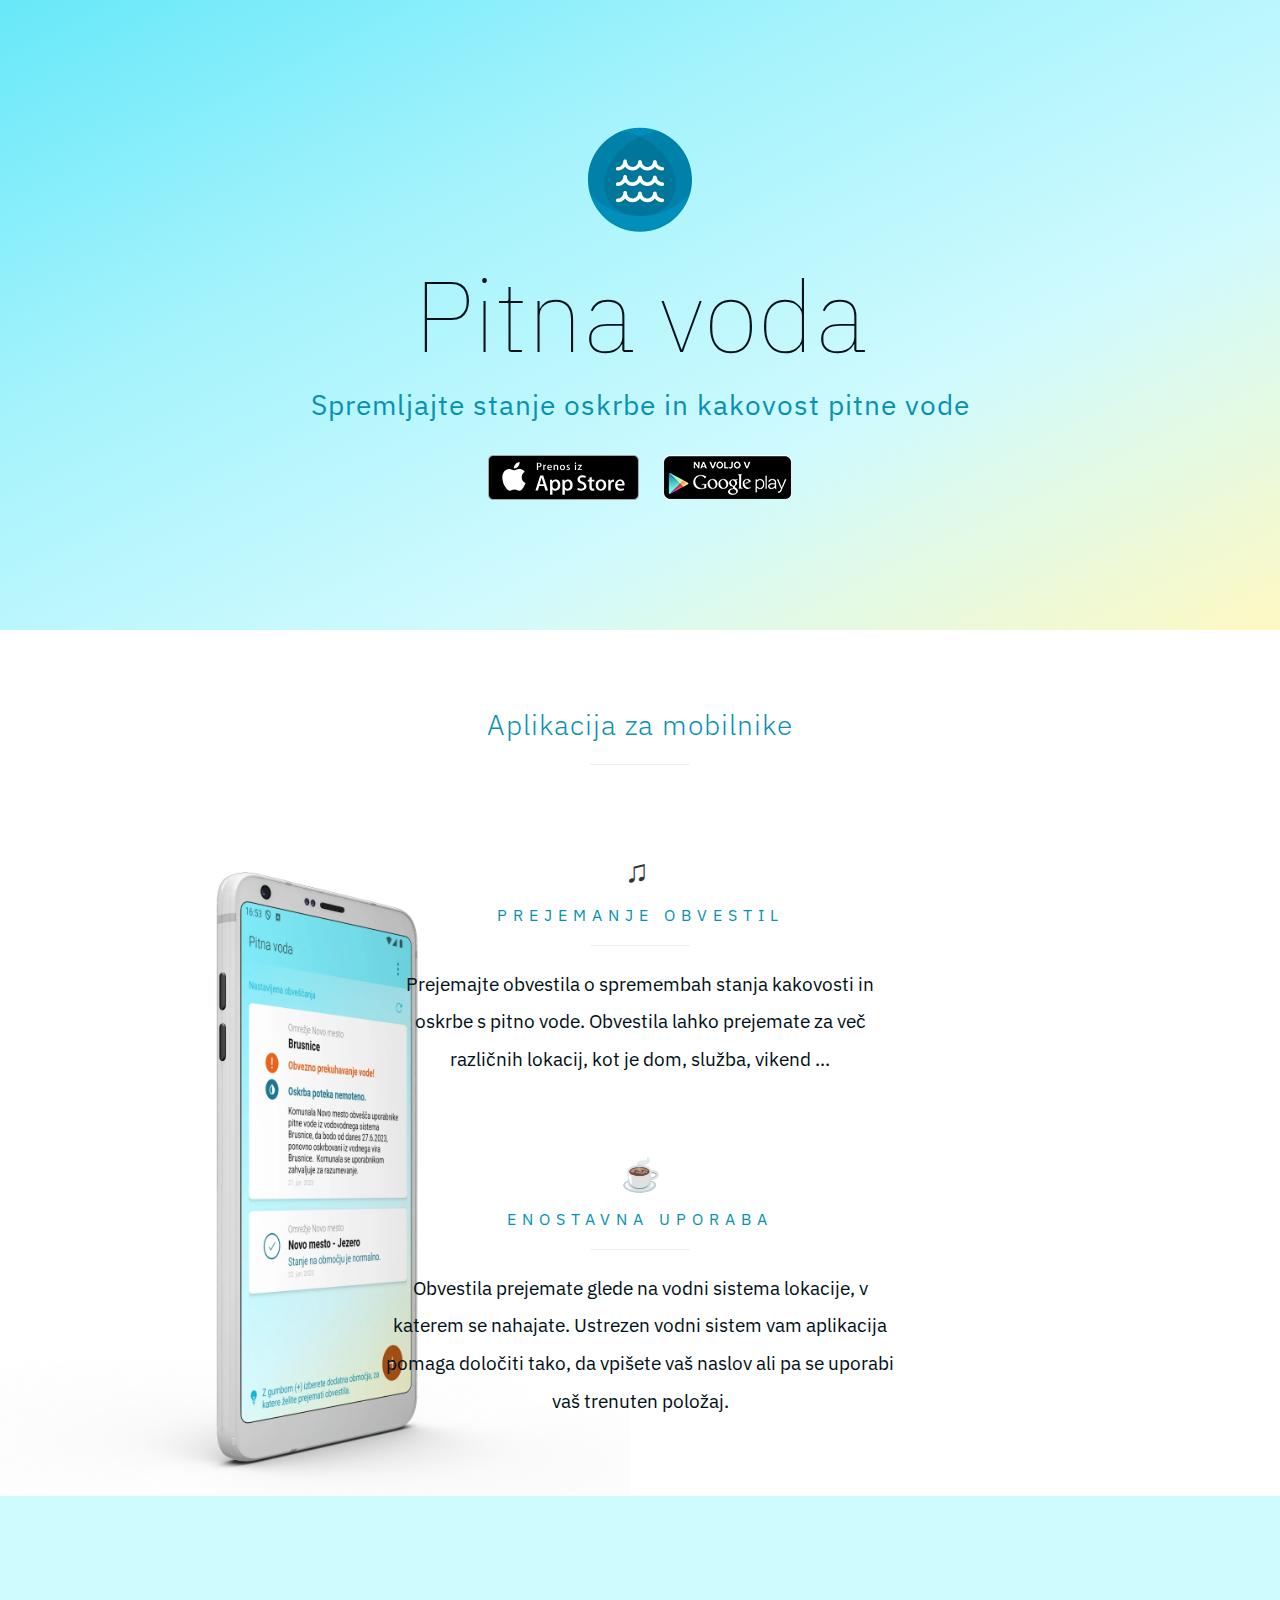
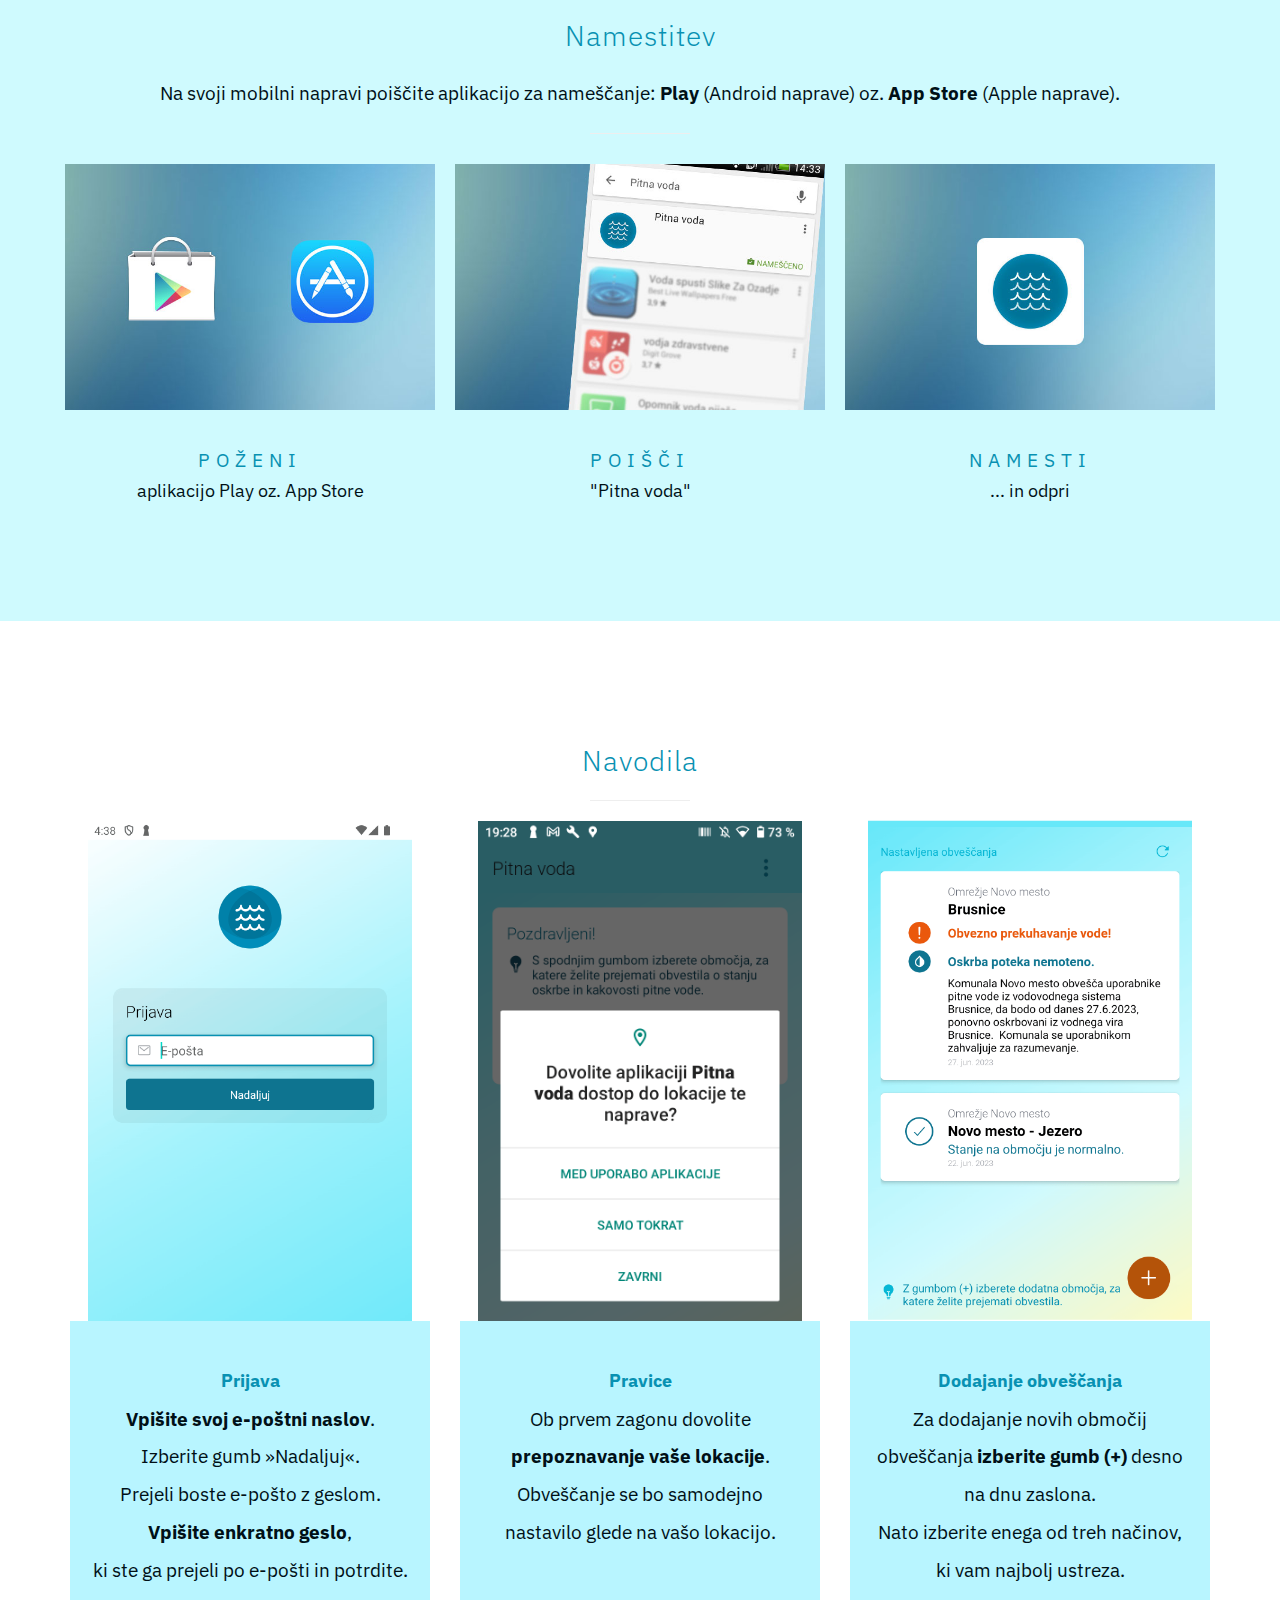
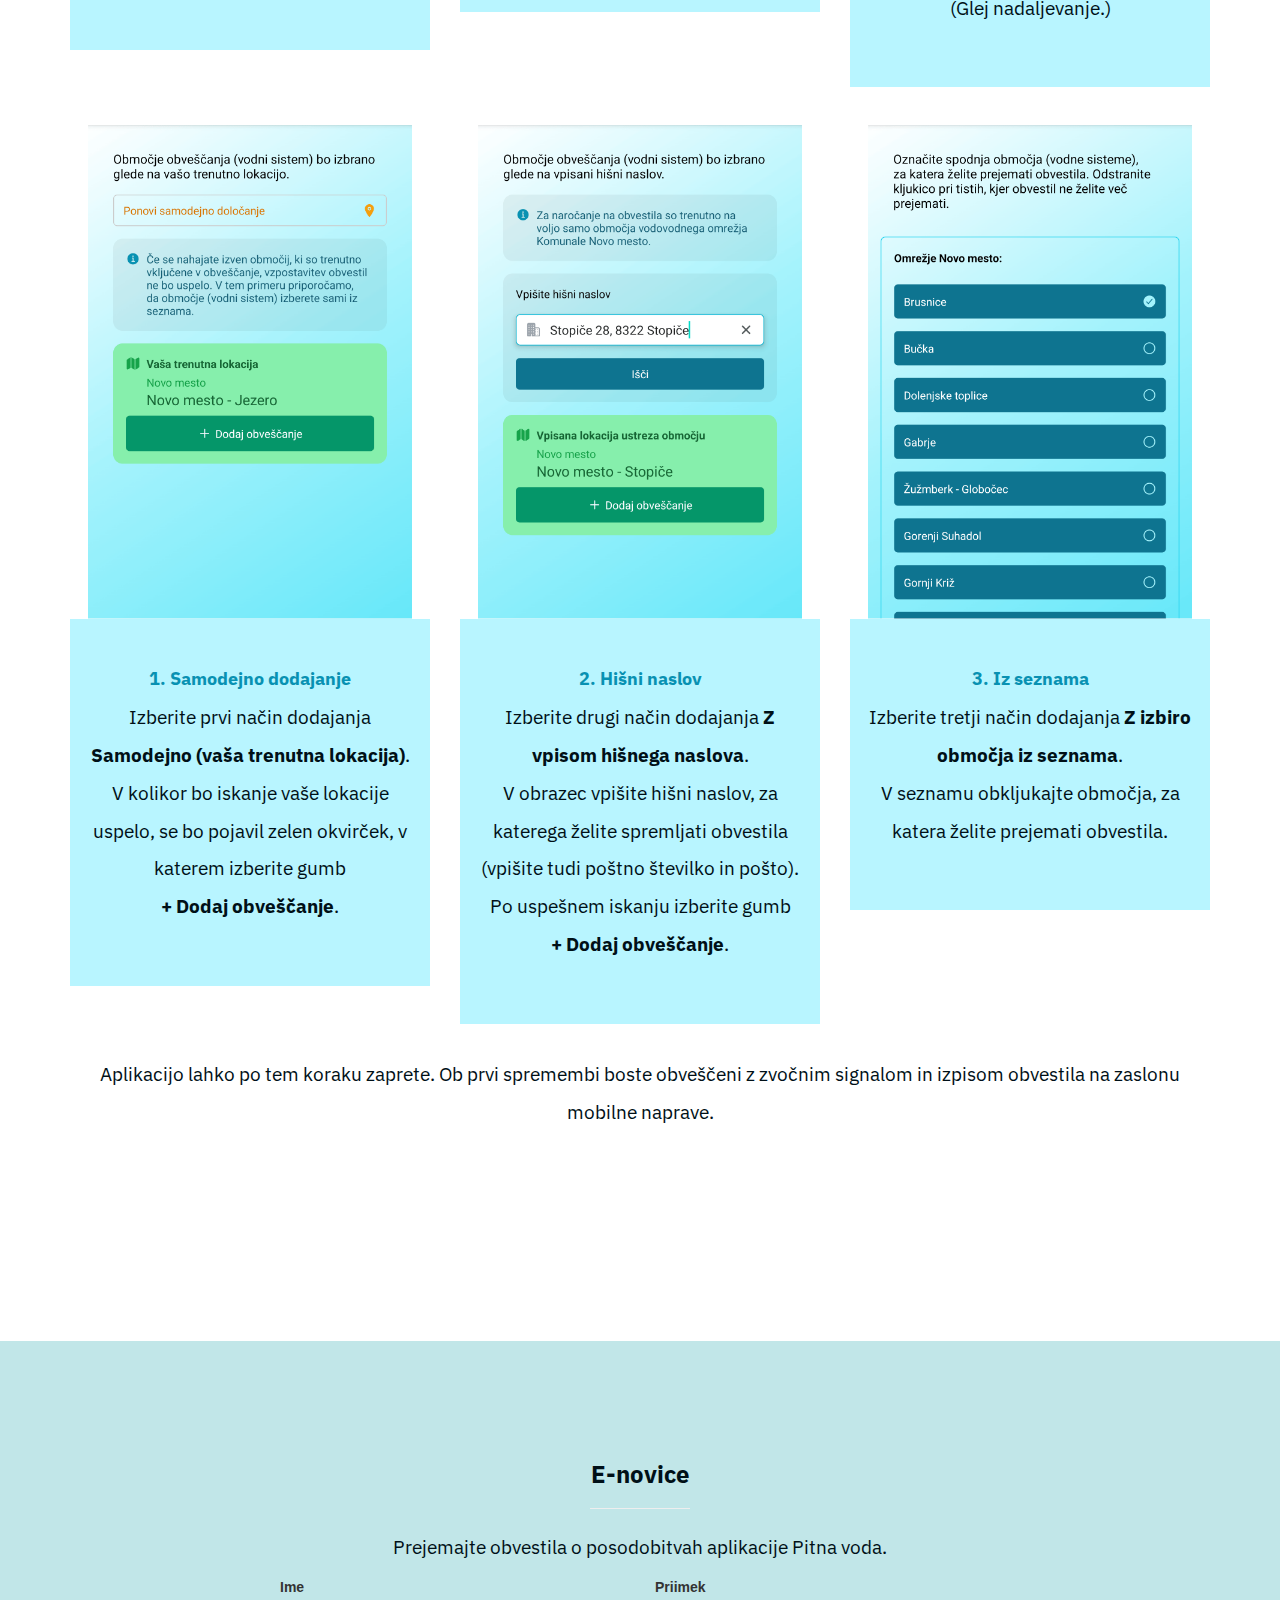
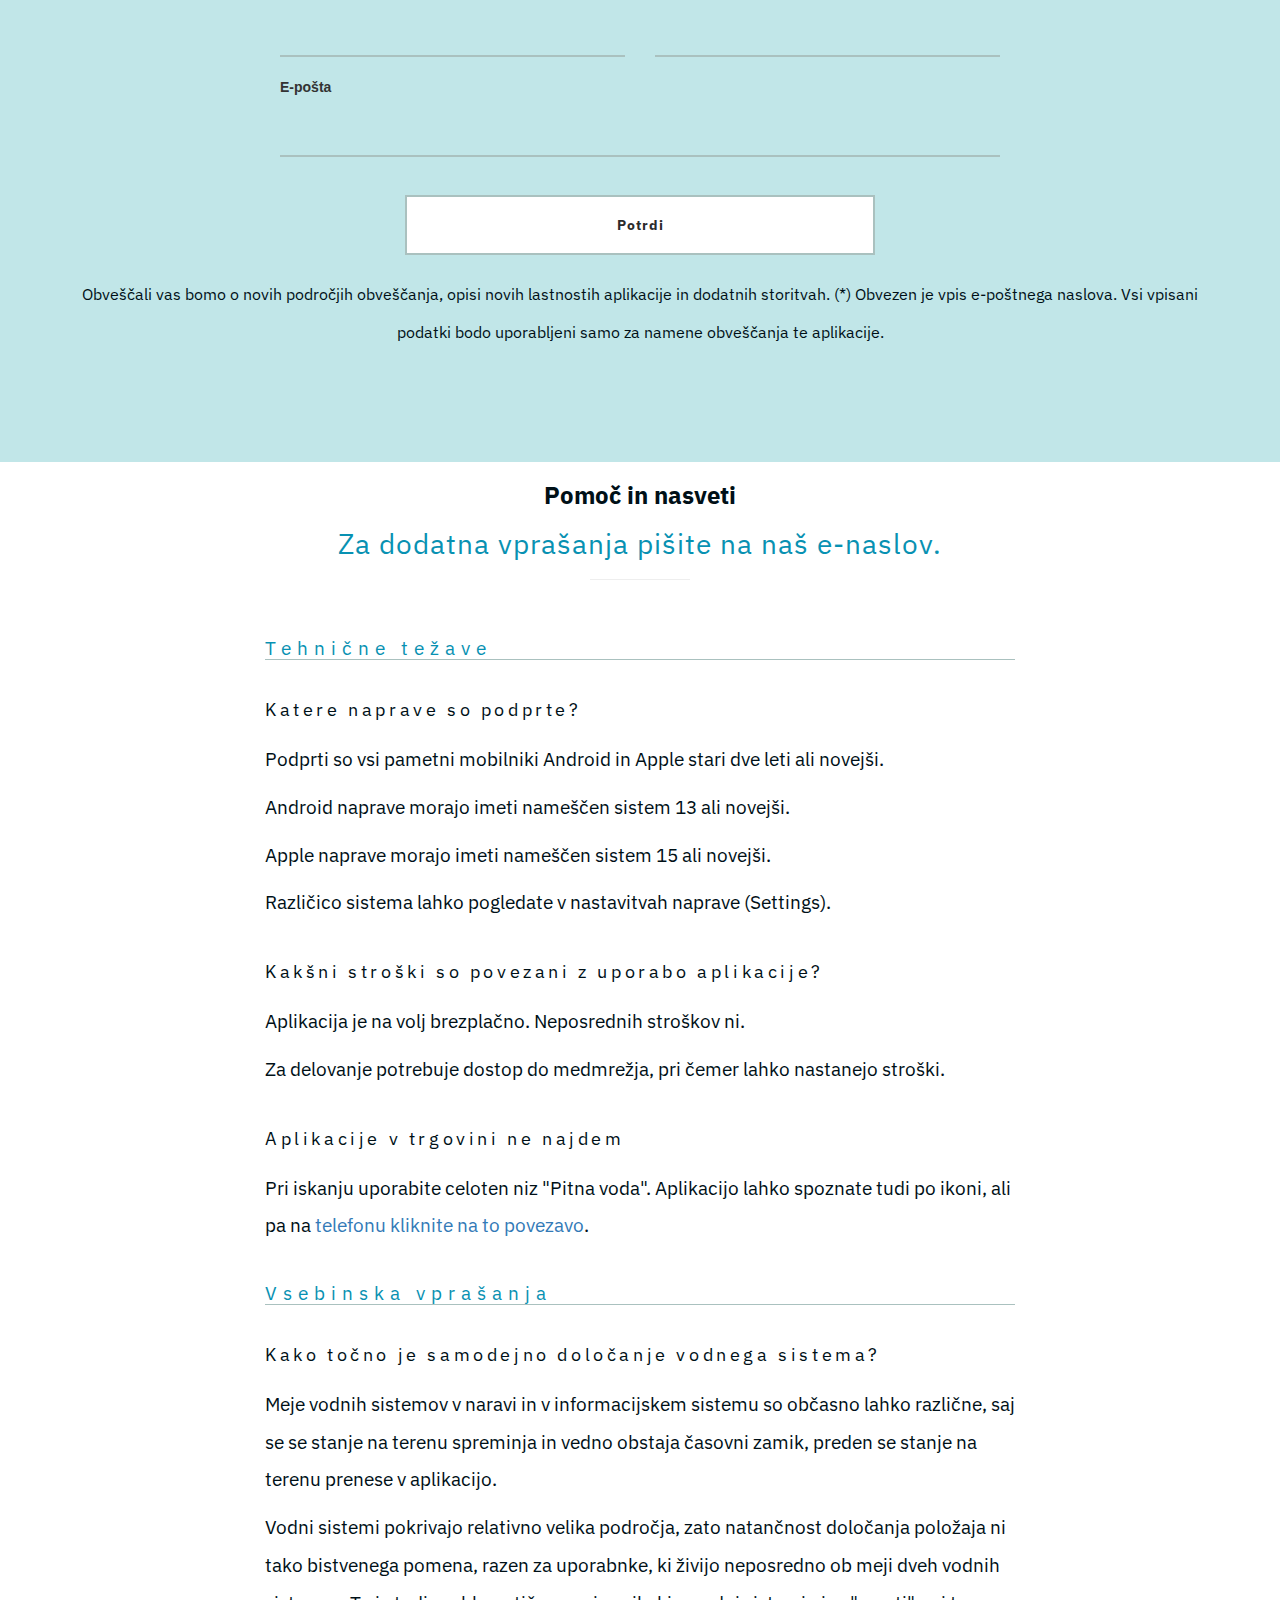
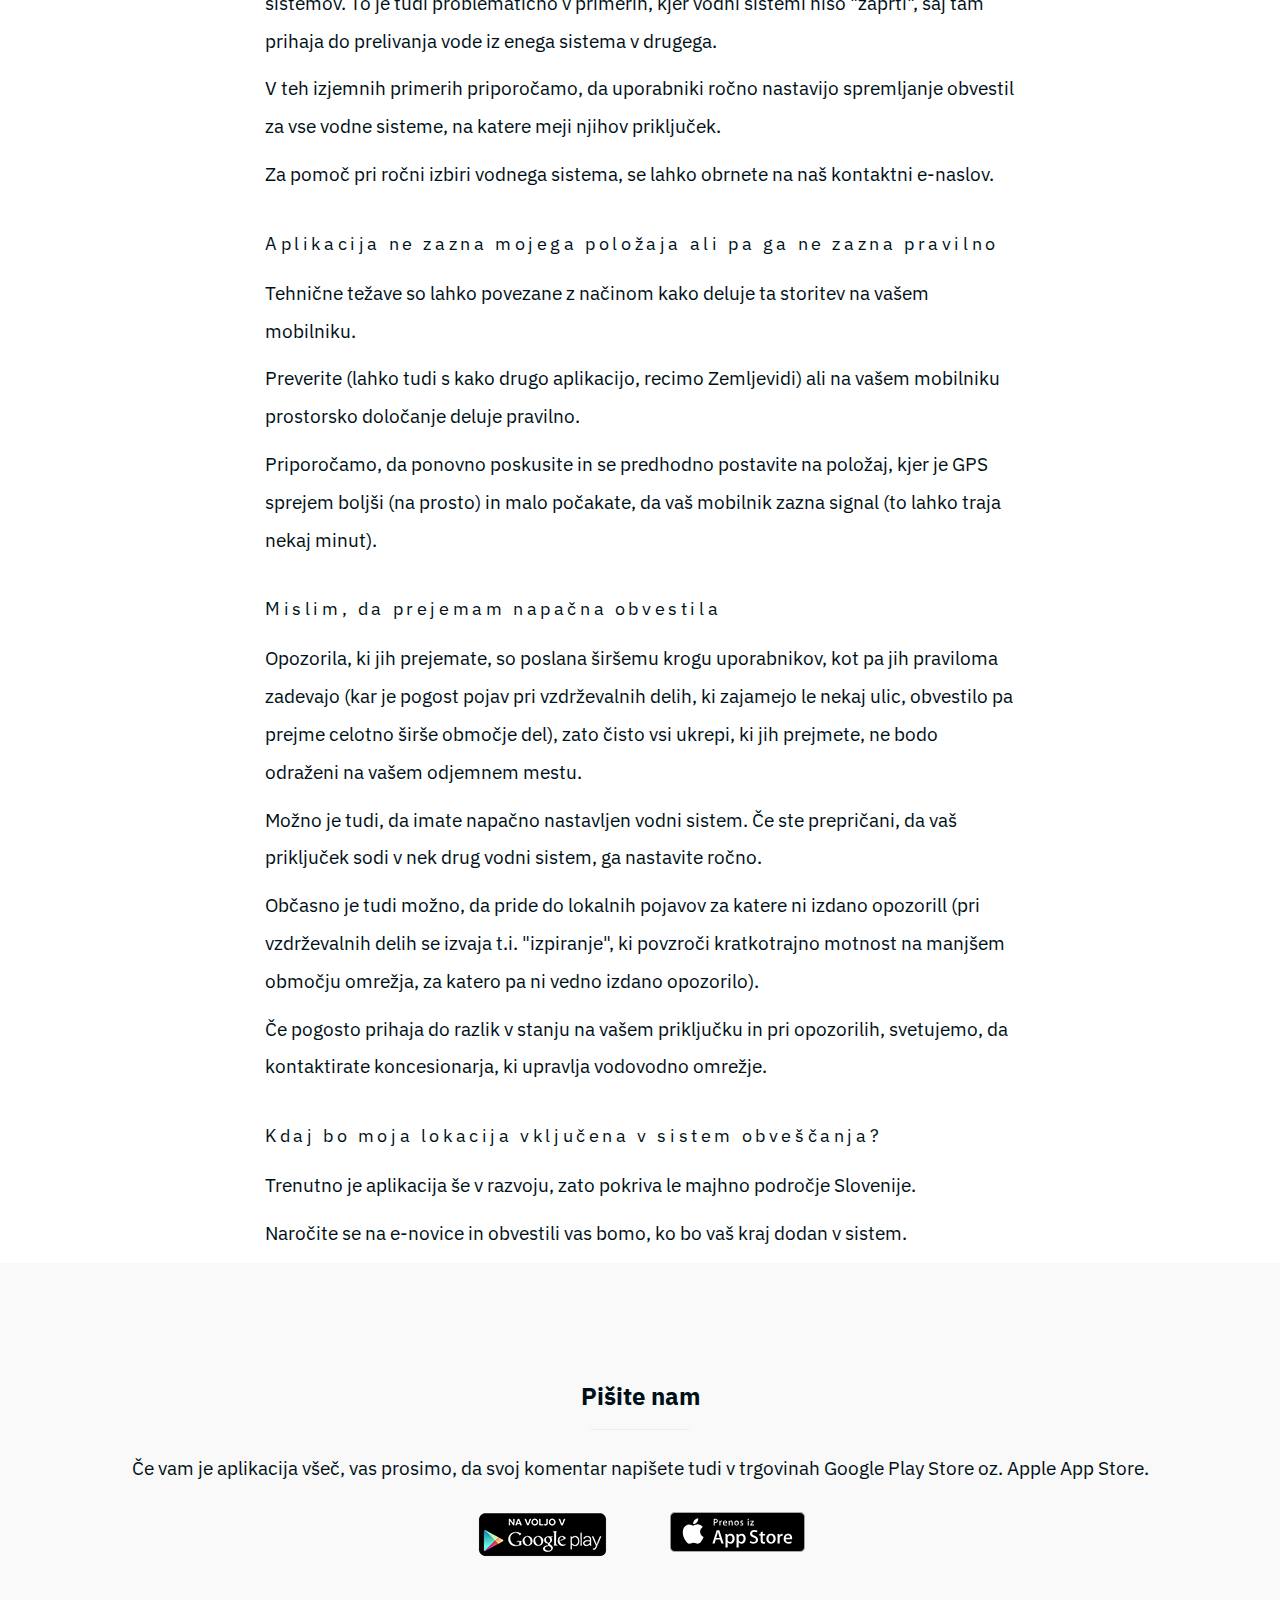
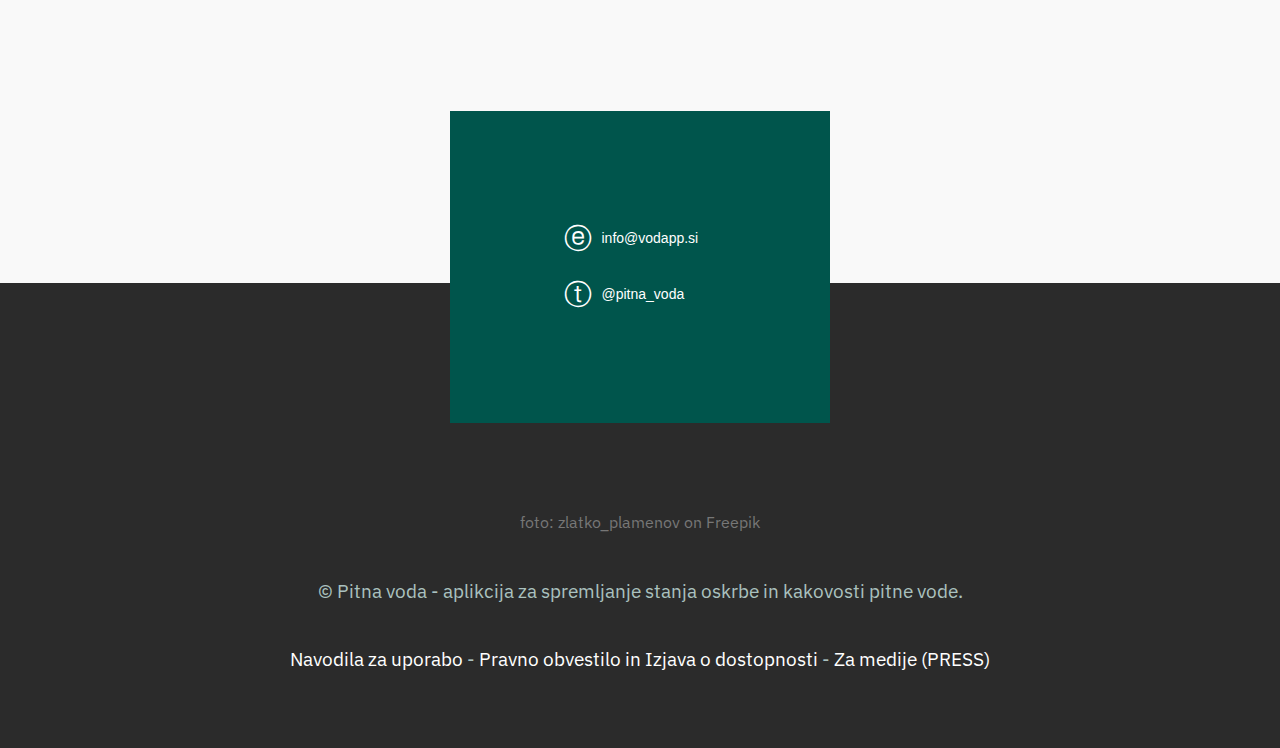
==== commit 08ee6aae: "Verzija 2" ====
--- a/index.html
+++ b/index.html
@@ -18,7 +18,7 @@
 
     <!-- STYLESHEET CSS FILES -->
     <link rel="stylesheet" href="css/bootstrap.min.css" />
-    <link rel="stylesheet" href="css/style.min.css" />
+    <link rel="stylesheet" href="css/style.css" />
 
     <meta name="apple-itunes-app" content="app-id=1150914088" />
 
@@ -38,25 +38,26 @@
     />
     <meta property="og:image:width" content="1200" />
     <meta property="og:image:height" content="630" />
+
+    <link rel="preconnect" href="https://fonts.googleapis.com" />
+    <link rel="preconnect" href="https://fonts.gstatic.com" crossorigin />
+    <link
+      href="https://fonts.googleapis.com/css2?family=IBM+Plex+Sans:wght@100,400;700&display=swap"
+      rel="stylesheet"
+    />
   </head>
   <body>
     <!-- home div -->
-    <div id="home">
+    <div id="home" class="gradient">
       <div class="container">
         <div class="row">
           <div class="col-md-12 col-sm-12">
             <img src="/images/icon.svg" alt="Pitna voda" class="logo" />
-            <img
-              class="splash img-responsive"
-              src="images/app-img.png"
-              alt="Aplikacija"
-            />
-
             <h1 title="Aplikacija Pitna voda">Pitna voda</h1>
             <h2>Spremljajte stanje oskrbe in kakovost pitne vode</h2>
           </div>
         </div>
-        <div class="row">
+        <div class="row badges">
           <div class="col-md-12 col-sm-12">
             <a
               title="Pitna voda v App Store"
@@ -87,24 +88,24 @@
     <div id="feature">
       <div class="container">
         <div class="row">
-          <div class="col-md-12 col-sm-12">
-            <div class="div-title">
-              <h2 class="lead">Aplikacija za pametne mobilnike</h2>
-              <hr />
-            </div>
-          </div>
           <div
-            class="col-lg-4 col-md-4 col-sm-6 wow fadeInUp"
+            class="col-lg-offset-3 col-mf-offset-6 col-sm-offset-6 col-lg-6 col-md-6 col-sm-6 wow fadeInUp"
             data-wow-delay="0.6s"
           >
             <div class="col-md-12 col-sm-12">
-              <i class="icon medium-icon icon-beaker"></i>
-              <h3>NAMESTI IN POZABI</h3>
+              <div class="div-title">
+                <h2 class="lead">Aplikacija za mobilnike</h2>
+                <hr />
+              </div>
+            </div>
+            <div class="col-md-12 col-sm-12">
+              <i class="icon medium-icon icon-paper-plane"></i>
+              <h3>PREJEMANJE OBVESTIL</h3>
               <hr />
               <p>
-                Naj aplikacija namesto vas skrbno in zanesljivo spremlja novosti
-                pri oskrbi s pitno vodo in vas opozori, takoj ko nastane
-                sprememba.
+                Prejemajte obvestila o spremembah stanja kakovosti in oskrbe s
+                pitno vode. Obvestila lahko prejemate za več različnih lokacij,
+                kot je dom, služba, vikend ...
               </p>
             </div>
             <div class="col-md-12 col-sm-12">
@@ -112,43 +113,10 @@
               <h3>ENOSTAVNA UPORABA</h3>
               <hr />
               <p>
-                Aplikacija vam pomaga določiti pravilen vodni sistem za vaše
-                odjemno mesto.
-              </p>
-            </div>
-          </div>
-          <div
-            class="col-lg-4 col-md-4 col-sm-6 wow fadeInUp"
-            data-wow-delay="0.9s"
-          >
-            <img
-              src="images/features-img.png"
-              class="img-responsive"
-              alt="features img"
-            />
-          </div>
-          <div
-            class="col-lg-4 col-md-4 col-sm-6 wow fadeInUp"
-            data-wow-delay="1s"
-          >
-            <div class="col-md-12 col-sm-12">
-              <i class="icon medium-icon icon-paper-plane"></i>
-              <h3>PREJEMANJE OBVESTIL</h3>
-              <hr />
-              <p>
-                Prejemajte opozorila tudi ko je zaslon mobilnika ugasnjen.
-                Spremljate stanje pitne vode za vaš dom, zidanico, šolo, delovno
-                mesto ali najljubši lokal.
-              </p>
-            </div>
-            <div class="col-md-12 col-sm-12">
-              <i class="icon medium-icon icon-heart"></i>
-              <h3>VEDNO Z VAMI</h3>
-              <hr />
-              <p>
-                Dve tretjini prebivalstva že ima pametne naprave vedno ob sebi,
-                zato so idealen medij za sporočanje pomembnih informacij, kot je
-                stanje pitne vode.
+                Obvestila prejemate glede na vodni sistema lokacije, v katerem
+                se nahajate. Ustrezen vodni sistem vam aplikacija pomaga
+                določiti tako, da vpišete vaš naslov ali pa se uporabi vaš
+                trenuten položaj.
               </p>
             </div>
           </div>
@@ -216,7 +184,7 @@
       </div>
     </div>
 
-    <!-- pricing div -->
+    <!-- navodila div -->
     <div id="navodila" class="navodila">
       <div class="container">
         <div class="row">
@@ -231,127 +199,161 @@
 
       <div class="container">
         <div class="row">
-          <div class="col-md-12 col-sm-12 text-center">
-            <div class="div-title">
-              <h1 class="heading bold">1. ZAČETNI KORAKI</h1>
-              <hr />
-            </div>
-          </div>
-        </div>
-        <div class="row">
           <div class="col-md-4 col-sm-6 col-xs-12">
-            <img
-              width="320"
-              height="320"
-              class="img-responsive"
-              src="images/navodila-11.png"
-              alt=""
-            />
-            <div class="plan plan-one bg-blue">
-              <p>
-                Ob prvem zagonu vas aplikacija vpraša za dovoljenje za
-                pošiljanje obvestil. Prosimo, da to potrdite ("Allow").
-              </p>
-              <p>
-                Svojo odločitev lahko kasneje spremenite v nastavitva vaše
-                mobilne naprave.
-              </p>
-            </div>
+            <figure class="anim">
+              <img
+                class="img-responsive"
+                src="images/screenshot/00-prijava.png"
+                alt=""
+              />
+              <img
+                class="img-responsive"
+                src="images/screenshot/01-pin-poslan.png"
+                alt=""
+              />
+              <img
+                class="img-responsive"
+                src="images/screenshot/02-pin-vpis.png"
+                alt=""
+              />
+              <figcaption class="plan plan-one bg-blue-2">
+                <h4>Prijava</h4>
+                <p><strong>Vpišite svoj e-poštni naslov</strong>.</p>
+                <p>Izberite gumb »Nadaljuj«.</p>
+                <p>Prejeli boste e-pošto z geslom.</p>
+                <p><strong>Vpišite enkratno geslo</strong>,</p>
+                <p>ki ste ga prejeli po e-pošti in potrdite.</p>
+              </figcaption>
+            </figure>
           </div>
           <div class="col-md-4 col-sm-6 col-xs-12">
-            <img
-              width="320"
-              height="320"
-              class="img-responsive"
-              src="images/navodila-12.png"
-              alt=""
-            />
-            <div class="plan plan-one bg-blue-2">
-              <p>
-                Nadaljujte na obrazec za registracijo. Vpišite naslov e-pošte in
-                si določite geslo (v obrazec ga morate vpisati 2-krat).
-              </p>
-              <p>Potrdite obrazec in počakajte nekaj trenutkov.</p>
-            </div>
+            <figure class="anim">
+              <img
+                class="img-responsive pravice"
+                src="images/screenshot/00-pravice.png"
+                alt=""
+              />
+              <img
+                class="img-responsive"
+                src="images/screenshot/11-intro.png"
+                alt=""
+              />
+              <img
+                class="img-responsive"
+                src="images/screenshot/10-autoconfig.png"
+                alt=""
+              />
+              <figcaption class="plan plan-one bg-blue">
+                <h4>Pravice</h4>
+                <p>
+                  Ob prvem zagonu dovolite
+                  <strong>prepoznavanje vaše lokacije</strong>.
+                </p>
+                <p>
+                  Obveščanje se bo samodejno nastavilo glede na vašo lokacijo.
+                </p>
+              </figcaption>
+            </figure>
           </div>
           <div class="col-md-4 col-sm-6 col-xs-12">
-            <img
-              width="320"
-              height="320"
-              class="img-responsive"
-              src="images/navodila-13.png"
-              alt=""
-            />
-            <div class="plan plan-one bg-blue-3">
-              <p>
-                Na vpisani e-naslov boste prejeli sporočilo. Prosimo, da
-                prejetje tega sporočila čim prej tudi potrdite (kliknite na
-                povezavo v prejeti e-pošti).
-              </p>
-            </div>
-          </div>
-        </div>
-      </div>
-      <div class="container">
-        <div class="row">
-          <div class="col-md-12 col-sm-12 text-center">
-            <div class="div-title">
-              <h1 class="heading bold">2. VAŠE ODJEMNO MESTO</h1>
-              <hr />
-            </div>
-          </div>
-        </div>
+            <figure class="anim">
+              <img
+                class="img-responsive domov"
+                src="images/screenshot/40-domov.png"
+                alt=""
+              />
+              <img
+                class="img-responsive"
+                src="images/screenshot/20-dodaj.png"
+                alt=""
+              />
+              <img
+                class="img-responsive domov"
+                src="images/screenshot/40-domov.png"
+                alt=""
+              />
+              <figcaption class="plan plan-one bg-blue-3">
+                <h4>Dodajanje obveščanja</h4>
+                <p>
+                  Za dodajanje novih območij obveščanja
+                  <strong>izberite gumb (+)</strong> desno na dnu zaslona.
+                </p>
+                <p>
+                  Nato izberite enega od treh načinov, ki vam najbolj ustreza.
+                </p>
+                <p>(Glej nadaljevanje.)</p>
+              </figcaption>
+            </figure>
+          </div>
+        </div>
+      </div>
+      <div class="container">
         <div class="row">
           <div class="col-md-4 col-sm-6 col-xs-12">
-            <img
-              width="320"
-              height="320"
-              class="img-responsive"
-              src="images/navodila-21.png"
-              alt=""
-            />
-            <div class="plan plan-one bg-green">
-              <p>
-                Novo odjemno mesto dodate tako, da kliknete na zeleni gumb (+)
-                levo zgoraj.
-              </p>
-            </div>
+            <figure>
+              <img
+                class="img-responsive domov"
+                src="images/screenshot/21-geo-lokacija.png"
+                alt=""
+              />
+              <figcaption class="plan plan-one bg-blue-3">
+                <h4>1. Samodejno dodajanje</h4>
+                <p>
+                  Izberite prvi način dodajanja
+                  <strong>Samodejno (vaša trenutna lokacija)</strong>.
+                </p>
+                <p>
+                  V kolikor bo iskanje vaše lokacije uspelo, se bo pojavil zelen
+                  okvirček, v katerem izberite gumb
+                  <br /><strong>+ Dodaj obveščanje</strong>.
+                </p>
+              </figcaption>
+            </figure>
           </div>
           <div class="col-md-4 col-sm-6 col-xs-12">
-            <img
-              width="320"
-              height="320"
-              class="img-responsive"
-              src="images/navodila-22.png"
-              alt=""
-            />
-            <div class="plan plan-one bg-green-2">
-              <p>
-                Izberite enega od treh načinov vnosa: <br />
-                SAMODEJNO, <br />
-                VPIS NASLOVA, <br />
-                ali IZBIRA S SEZNAMA.
-              </p>
-            </div>
+            <figure>
+              <img
+                class="img-responsive domov"
+                src="images/screenshot/23-naslov.png"
+                alt=""
+              />
+              <figcaption class="plan plan-one bg-blue-3">
+                <h4>2. Hišni naslov</h4>
+                <p>
+                  Izberite drugi način dodajanja
+                  <strong>Z vpisom hišnega naslova</strong>.
+                </p>
+                <p>
+                  V obrazec vpišite hišni naslov, za katerega želite spremljati
+                  obvestila (vpišite tudi poštno številko in pošto).
+                </p>
+                <p>
+                  Po uspešnem iskanju izberite gumb <br /><strong
+                    >+ Dodaj obveščanje</strong
+                  >.
+                </p>
+              </figcaption>
+            </figure>
           </div>
           <div class="col-md-4 col-sm-6 col-xs-12">
-            <img
-              width="320"
-              height="320"
-              class="img-responsive"
-              src="images/navodila-23.png"
-              alt=""
-            />
-            <div class="plan plan-one bg-green-3">
-              <p>
-                Priporočamo prvi način, ki samodejno nastavi odjemno mesto glede
-                na vaš trenuten položaj.
-              </p>
-              <p>
-                Postopek lahko ponovite več krat, pri čemer pa priporočamo, da
-                uporabite način vpisa naslova.
-              </p>
-            </div>
+            <figure>
+              <img
+                class="img-responsive domov"
+                src="images/screenshot/24-seznam.png"
+                alt=""
+              />
+              <figcaption class="plan plan-one bg-blue-3">
+                <h4>3. Iz seznama</h4>
+                <p>
+                  Izberite tretji način dodajanja
+                  <strong>Z izbiro območja iz seznama</strong>.
+                </p>
+                <p>
+                  V seznamu obkljukajte območja, za katera želite prejemati
+                  obvestila.
+                </p>
+              </figcaption>
+            </figure>
           </div>
           <div class="col-xs-12">
             <p>
@@ -359,63 +361,6 @@
               obveščeni z zvočnim signalom in izpisom obvestila na zaslonu
               mobilne naprave.
             </p>
-          </div>
-        </div>
-      </div>
-      <div class="container">
-        <div class="row">
-          <div class="col-md-12 col-sm-12 text-center">
-            <div class="div-title">
-              <h1 class="heading bold">3. DODATNE NASTAVITVE</h1>
-              <hr />
-            </div>
-          </div>
-        </div>
-        <div class="row">
-          <div class="col-md-4 col-sm-6 col-xs-12">
-            <img
-              width="320"
-              height="320"
-              class="img-responsive"
-              src="images/navodila-31.png"
-              alt=""
-            />
-            <div class="plan plan-one bg-amber">
-              <p>
-                Za urejanje nastavitev, se pomaknite na dno seznama vodnih
-                sistemov in izberite sivo ikono (kolesce).
-              </p>
-            </div>
-          </div>
-          <div class="col-md-4 col-sm-6 col-xs-12">
-            <img
-              width="320"
-              height="320"
-              class="img-responsive"
-              src="images/navodila-32.png"
-              alt=""
-            />
-            <div class="plan plan-one bg-amber-2">
-              <p>
-                Označite vodne sisteme, ki jih želite odstraniti in potrdite
-                izbor z rdečim gumbom.
-              </p>
-            </div>
-          </div>
-          <div class="col-md-4 col-sm-6 col-xs-12">
-            <img
-              width="320"
-              height="320"
-              class="img-responsive"
-              src="images/navodila-33.png"
-              alt=""
-            />
-            <div class="plan plan-one bg-amber-3">
-              <p>
-                V nastavitvah lahko dostopate tudi do obrazca za spremembo gesla
-                in odjave iz vašega uporabniškega računa.
-              </p>
-            </div>
           </div>
         </div>
       </div>
@@ -493,10 +438,10 @@
               </div>
               <!-- real people should not fill this in and expect good things - do not remove this or risk form bot signups-->
               <div style="position: absolute; left: -5000px" aria-hidden="true">
-				<label for="mce-9755004c43b3c03a47c8424af_7d5fd89b84">*</label>
+                <label for="mce-9755004c43b3c03a47c8424af_7d5fd89b84">*</label>
                 <input
                   type="text"
-				  id="mce-9755004c43b3c03a47c8424af_7d5fd89b84"
+                  id="mce-9755004c43b3c03a47c8424af_7d5fd89b84"
                   name="b_9755004c43b3c03a47c8424af_7d5fd89b84"
                   tabindex="-1"
                   value=""
@@ -540,8 +485,8 @@
               Podprti so vsi pametni mobilniki Android in Apple stari dve leti
               ali novejši.
             </p>
-            <p>Android naprave morajo imeti nameščen sistem 4.0 ali novejši.</p>
-            <p>Apple naprave morajo imeti nameščen sistem 8.0 ali novejši.</p>
+            <p>Android naprave morajo imeti nameščen sistem 13 ali novejši.</p>
+            <p>Apple naprave morajo imeti nameščen sistem 15 ali novejši.</p>
             <p>
               Različico sistema lahko pogledate v nastavitvah naprave
               (Settings).
@@ -552,18 +497,16 @@
             <p>Aplikacija je na volj brezplačno. Neposrednih stroškov ni.</p>
             <p>
               Za delovanje potrebuje dostop do medmrežja, pri čemer lahko
-              nastanejo stroški (če se povezujete preko 3G ali 4G, preko WiFi
-              stroškov praviloma ni).
+              nastanejo stroški.
             </p>
 
             <h4>Aplikacije v trgovini ne najdem</h4>
             <p>
               Pri iskanju uporabite celoten niz "Pitna voda". Aplikacijo lahko
-              spoznate tudi po ikoni.
-            </p>
-            <p>
-              Posodobite sistem vašega mobilnika in preverite katero različico
-              imate (glej prvo vprašanje).
+              spoznate tudi po ikoni, ali pa na
+              <a href="https://apple.co/2dRATwT"
+                >telefonu kliknite na to povezavo</a
+              >.
             </p>
 
             <h3>Vsebinska vprašanja</h3>
@@ -609,12 +552,6 @@
               položaj, kjer je GPS sprejem boljši (na prosto) in malo počakate,
               da vaš mobilnik zazna signal (to lahko traja nekaj minut).
             </p>
-            <p>
-              Novejši mobilniki položaj določajo na podlagi internetne povezave
-              (WiFI) in glede na "spomin" (vaše preteklo gibanje). Lahko traja
-              nekaj časa, preden mobilnik osveži zgodovino vaše lokacije in v
-              tem času je določanje položaja manj natančno.
-            </p>
 
             <h4>Mislim, da prejemam napačna obvestila</h4>
             <p>
@@ -636,24 +573,10 @@
               omrežja, za katero pa ni vedno izdano opozorilo).
             </p>
             <p>
-              Priporočamo, da ponovno nastavite vodne sisteme. V redkih primerih
-              (za priključke, ki ležijo neposredno na meji dveh sistemov ali ko
-              prihaja do prelivanja vode iz enega sistema v drugega) aplikacija
-              samodejno ne določi pravilnega vodnega sistema. V tem primeru
-              priporočamo, da vodni sistem nastavite ročno in da določite
-              spremljanje obvestil za več vodnih sistemov (tudi tistih, ki so
-              vam sosednji).
-            </p>
-            <p>
               Če pogosto prihaja do razlik v stanju na vašem priključku in pri
-              opozorilih, svetujemo, da pišete na naš kontaktni naslov, ali pa
-              kontaktirate koncesionarja, ki upravlja vodovodno omrežje.
-            </p>
-
-            <h4>
-              Aplikacija javi napako: "lokacija izven območja vodooskrbe".
-            </h4>
-            <p>Vaše področje še ni vključeno v sistem obveščanja.</p>
+              opozorilih, svetujemo, da kontaktirate koncesionarja, ki upravlja
+              vodovodno omrežje.
+            </p>
 
             <h4>Kdaj bo moja lokacija vključena v sistem obveščanja?</h4>
             <p>
@@ -686,19 +609,17 @@
         </div>
         <div class="row">
           <div class="col-md-offset-4 col-md-2 col-sm-12 text-center">
-            <a
-              href="https://bit.ly/2egnz2X"
-              target="_blank"
-              rel="nofolow"
-              ><img src="images/Badge-GooglePlay.png" alt="Pitna voda v Google Play"
+            <a href="https://bit.ly/2egnz2X" target="_blank" rel="nofolow"
+              ><img
+                src="images/Badge-GooglePlay.png"
+                alt="Pitna voda v Google Play"
             /></a>
           </div>
           <div class="col-md-2 col-sm-12 text-center">
-            <a
-              href="https://apple.co/2dRATwT"
-              target="_blank"
-              rel="nofolow"
-              ><img src="images/Badge-App_Store.svg" alt="Pitna voda v App Store"
+            <a href="https://apple.co/2dRATwT" target="_blank" rel="nofolow"
+              ><img
+                src="images/Badge-App_Store.svg"
+                alt="Pitna voda v App Store"
             /></a>
           </div>
         </div>
@@ -724,6 +645,19 @@
 
     <!-- footer div -->
     <footer>
+      <div class="row">
+        <div class="col-md-12 col-sm-12 disclamer">
+          <p class="text-center text-muted">
+            <small>
+              <a
+                class="inline"
+                href="https://www.freepik.com/free-psd/white-smartphone-mock-up-lateral-view_1162360.htm#fromView=image_search_similar&page=1&position=0&uuid=269682d5-f805-48ec-8aa8-1cbade4b8bfa"
+                >foto: zlatko_plamenov on Freepik</a
+              >
+            </small>
+          </p>
+        </div>
+      </div>
       <div class="container">
         <div class="row">
           <div class="col-md-12 col-sm-12"></div>
@@ -736,7 +670,9 @@
             </p>
             <p>
               <a href="#navodila">Navodila za uporabo</a>
-              - <a href="about.html">Pravno obvestilo in Izjava o dostopnosti</a> -
+              -
+              <a href="about.html">Pravno obvestilo in Izjava o dostopnosti</a>
+              -
               <a href="press.html">Za medije (PRESS)</a>
             </p>
           </div>
--- a/css/style.css
+++ b/css/style.css
@@ -0,0 +1,1135 @@
+.icon {
+  font-style: normal;
+  font-weight: normal;
+  display: inline-block;
+  text-decoration: inherit;
+  width: 1em;
+  margin-right: 0.2em;
+  text-align: center;
+  /* opacity: .8; */
+
+  /* For safety - reset parent styles, that can break glyph codes*/
+  font-variant: normal;
+  text-transform: none;
+
+  /* fix buttons height, for twitter bootstrap */
+  line-height: 1em;
+
+  /* Animation center compensation - margins should be symmetric */
+  /* remove if not needed */
+  /* You can be more comfortable with increased icons size */
+  /* font-size: 120%; */
+
+  /* Font smoothing. That was taken from TWBS */
+  -webkit-font-smoothing: antialiased;
+  -moz-osx-font-smoothing: grayscale;
+}
+.icon-beaker:before {
+  content: "\261D";
+} /* 'ↆ' */
+.icon-file-pdf:before {
+  content: "\24b6";
+} /* 'Ⓐ' */
+.icon-file-image:before {
+  content: "\24bb";
+} /* 'Ⓕ' */
+.icon-file-word:before {
+  content: "\24cc";
+} /* 'Ⓦ' */
+.icon-mail:before {
+  content: "\24d4";
+} /* 'ⓔ' */
+.icon-facebook:before {
+  content: "\24d5";
+} /* 'ⓕ' */
+.icon-twitter:before {
+  content: "\24e3";
+} /* 'ⓣ' */
+.icon-android:before {
+  content: "\259a";
+} /* '▚' */
+.icon-appstore:before {
+  content: "\259e";
+} /* '▞' */
+.icon-thumbs-up:before {
+  content: "\2615";
+} /* '☕' */
+.icon-paper-plane:before {
+  content: "\266b";
+} /* '♫' */
+.icon-ok:before {
+  content: "\2714";
+} /* '✔' */
+.icon-heart:before {
+  content: "\2764";
+} /* '❤' */
+
+.medium-icon {
+  font-size: 32px !important;
+}
+
+.icon-white {
+  color: #fff !important;
+}
+
+/* Helpers */
+
+.margin-right {
+  margin-right: 2em;
+}
+.margin-left {
+  margin-left: 2em;
+}
+.margin-top {
+  margin-top: 2em;
+}
+.margin-bottom {
+  margin-bottom: 2em;
+}
+
+/* Design */
+body {
+  background: #ffffff;
+  font-weight: 400;
+  position: relative;
+}
+h1,
+h2,
+h3,
+h4,
+h5,
+h6,
+p,
+input,
+select,
+li,
+q,
+quote {
+  color: #001017;
+  font-family: "IBM Plex Sans", -apple-system, BlinkMacSystemFont, "Segoe UI",
+    Roboto, Helvetica, Arial, sans-serif, "Apple Color Emoji", "Segoe UI Emoji",
+    "Segoe UI Symbol";
+}
+h2,
+h3,
+h5,
+h6 {
+  font-weight: 400;
+  letter-spacing: 6px;
+}
+h1 {
+  font-weight: 100;
+}
+h2 {
+  font-size: 2em;
+  letter-spacing: 1px;
+  color: #0891b2;
+}
+h3 {
+  font-size: 1.35em;
+  font-weight: 400;
+  color: #0891b2;
+}
+h4 {
+  font-weight: 400;
+}
+h1.heading {
+  font-size: 24px;
+}
+.subheading {
+  font-size: 14px;
+  font-weight: 700;
+  padding-bottom: 60px;
+}
+h2.lead {
+  font-size: 2em;
+}
+.bold {
+  font-weight: 700;
+}
+p {
+  font-weight: 400;
+  line-height: 2em;
+  font-size: 1.35em;
+}
+a {
+  outline: none !important;
+}
+hr {
+  width: 100px;
+}
+strong {
+  font-weight: 700;
+  /* font-size: 50px; */
+}
+.section-title {
+  padding-top: 48px;
+  padding-bottom: 0px;
+}
+
+.badges {
+  margin-top: 1em;
+}
+
+/* feature */
+#feature {
+  padding-top: 25px;
+  padding-bottom: 25px;
+  background-image: url(../images/app-img-ORH8V51-1500.webp);
+  background-size: auto 70vb;
+  background-position: bottom left;
+  background-repeat: no-repeat;
+}
+#team,
+#navodila,
+#contact {
+  padding-top: 100px;
+  padding-bottom: 100px;
+}
+#feature,
+#team,
+#navodila {
+  text-align: center;
+}
+#team {
+  background: #cffafe;
+  color: #ffffff;
+}
+footer {
+  background: #2b2b2b;
+  color: #ffffff;
+}
+.about,
+#about {
+  background: #c1e6e8;
+  color: #001017;
+}
+
+a.inline {
+  display: inline !important;
+  color: inherit !important;
+}
+
+/* ==========================================================================
+preloader section
+========================================================================== */
+.preloader {
+  position: fixed;
+  top: 0;
+  left: 0;
+  width: 100%;
+  height: 100%;
+  z-index: 99999;
+  display: flex;
+  flex-flow: row nowrap;
+  justify-content: center;
+  align-items: center;
+  background: none repeat scroll 0 0 #fff;
+}
+.sk-spinner-circle.sk-spinner {
+  width: 24px;
+  height: 24px;
+  position: relative;
+}
+.sk-spinner-circle .sk-circle {
+  width: 100%;
+  height: 100%;
+  position: absolute;
+  left: 0;
+  top: 0;
+}
+.sk-spinner-circle .sk-circle:before {
+  content: "";
+  display: block;
+  margin: 0 auto;
+  width: 20%;
+  height: 20%;
+  background-color: #009988;
+  border-radius: 100%;
+  -webkit-animation: sk-circleBounceDelay 1.2s infinite ease-in;
+  animation: sk-circleBounceDelay 1.2s infinite ease-in; /* Prevent first frame from flickering when animation starts */
+  -webkit-animation-fill-mode: both;
+  animation-fill-mode: both;
+}
+.sk-spinner-circle .sk-circle2 {
+  -webkit-transform: rotate(30deg);
+  -ms-transform: rotate(30deg);
+  transform: rotate(30deg);
+}
+.sk-spinner-circle .sk-circle3 {
+  -webkit-transform: rotate(60deg);
+  -ms-transform: rotate(60deg);
+  transform: rotate(60deg);
+}
+.sk-spinner-circle .sk-circle4 {
+  -webkit-transform: rotate(90deg);
+  -ms-transform: rotate(90deg);
+  transform: rotate(90deg);
+}
+.sk-spinner-circle .sk-circle5 {
+  -webkit-transform: rotate(120deg);
+  -ms-transform: rotate(120deg);
+  transform: rotate(120deg);
+}
+.sk-spinner-circle .sk-circle6 {
+  -webkit-transform: rotate(150deg);
+  -ms-transform: rotate(150deg);
+  transform: rotate(150deg);
+}
+.sk-spinner-circle .sk-circle7 {
+  -webkit-transform: rotate(180deg);
+  -ms-transform: rotate(180deg);
+  transform: rotate(180deg);
+}
+.sk-spinner-circle .sk-circle8 {
+  -webkit-transform: rotate(210deg);
+  -ms-transform: rotate(210deg);
+  transform: rotate(210deg);
+}
+.sk-spinner-circle .sk-circle9 {
+  -webkit-transform: rotate(240deg);
+  -ms-transform: rotate(240deg);
+  transform: rotate(240deg);
+}
+.sk-spinner-circle .sk-circle10 {
+  -webkit-transform: rotate(270deg);
+  -ms-transform: rotate(270deg);
+  transform: rotate(270deg);
+}
+.sk-spinner-circle .sk-circle11 {
+  -webkit-transform: rotate(300deg);
+  -ms-transform: rotate(300deg);
+  transform: rotate(300deg);
+}
+.sk-spinner-circle .sk-circle12 {
+  -webkit-transform: rotate(330deg);
+  -ms-transform: rotate(330deg);
+  transform: rotate(330deg);
+}
+.sk-spinner-circle .sk-circle2:before {
+  -webkit-animation-delay: -1.1s;
+  animation-delay: -1.1s;
+}
+.sk-spinner-circle .sk-circle3:before {
+  -webkit-animation-delay: -1s;
+  animation-delay: -1s;
+}
+.sk-spinner-circle .sk-circle4:before {
+  -webkit-animation-delay: -0.9s;
+  animation-delay: -0.9s;
+}
+.sk-spinner-circle .sk-circle5:before {
+  -webkit-animation-delay: -0.8s;
+  animation-delay: -0.8s;
+}
+.sk-spinner-circle .sk-circle6:before {
+  -webkit-animation-delay: -0.7s;
+  animation-delay: -0.7s;
+}
+.sk-spinner-circle .sk-circle7:before {
+  -webkit-animation-delay: -0.6s;
+  animation-delay: -0.6s;
+}
+.sk-spinner-circle .sk-circle8:before {
+  -webkit-animation-delay: -0.5s;
+  animation-delay: -0.5s;
+}
+.sk-spinner-circle .sk-circle9:before {
+  -webkit-animation-delay: -0.4s;
+  animation-delay: -0.4s;
+}
+.sk-spinner-circle .sk-circle10:before {
+  -webkit-animation-delay: -0.3s;
+  animation-delay: -0.3s;
+}
+.sk-spinner-circle .sk-circle11:before {
+  -webkit-animation-delay: -0.2s;
+  animation-delay: -0.2s;
+}
+.sk-spinner-circle .sk-circle12:before {
+  -webkit-animation-delay: -0.1s;
+  animation-delay: -0.1s;
+}
+@-webkit-keyframes sk-circleBounceDelay {
+  0%,
+  80%,
+  100% {
+    -webkit-transform: scale(0);
+    transform: scale(0);
+  }
+  40% {
+    -webkit-transform: scale(1);
+    transform: scale(1);
+  }
+}
+@keyframes sk-circleBounceDelay {
+  0%,
+  80%,
+  100% {
+    -webkit-transform: scale(0);
+    transform: scale(0);
+  }
+  40% {
+    -webkit-transform: scale(1);
+    transform: scale(1);
+  }
+}
+
+/* ==========================================================================
+navigation section
+========================================================================== */
+.sticky-navigation {
+  opacity: 0;
+}
+.navbar-default {
+  background: #fff;
+  border: none;
+  box-shadow: 0px 2px 8px 0px rgba(50, 50, 50, 0.08);
+  margin: 0 !important;
+  padding: 0;
+}
+.navbar-default .navbar-brand {
+  color: #006b9e;
+  font-weight: 700;
+  font-size: 40px;
+  line-height: 40px;
+  padding: 12px 0px 0px 12px;
+}
+.navbar-default .navbar-brand img {
+  width: 40px;
+  height: 40px;
+  margin-right: 6px;
+  float: left;
+}
+.navbar-default .navbar-nav li a {
+  color: #606060;
+  font-weight: 700;
+  letter-spacing: 2px;
+  font-size: 11px;
+  line-height: 40px;
+  padding-right: 20px;
+  padding-left: 20px;
+}
+.navbar-default .navbar-nav li a:hover {
+  color: #006b9e;
+}
+.navbar-default .navbar-nav > li > a:hover,
+.navbar-default .navbar-nav > li > a:focus {
+  color: #006b9e;
+  background-color: transparent;
+}
+.navbar-default .navbar-nav > .active > a,
+.navbar-default .navbar-nav > .active > a:hover,
+.navbar-default .navbar-nav > .active > a:focus {
+  color: #006b9e;
+  background-color: transparent;
+}
+.navbar-default .navbar-toggle {
+  border: none;
+  padding-top: 10px;
+}
+.navbar-default .navbar-toggle .icon-bar {
+  background: #006b9e;
+  border-color: transparent;
+}
+.navbar-default .navbar-toggle:hover,
+.navbar-default .navbar-toggle:focus {
+  background-color: transparent;
+}
+
+.gradient {
+  background: #cffafe;
+  background-image: linear-gradient(
+    to right bottom,
+    #67e8f9,
+    #a5f3fc,
+    #cffafe,
+    #fef9c3
+  );
+}
+
+/* ==========================================================================
+home section
+========================================================================== */
+#home {
+  color: #ffffff;
+  padding-top: 120px;
+  padding-bottom: 120px;
+  text-align: center;
+  max-width: 100%;
+  overflow-x: hidden;
+}
+#home h1 {
+  font-size: 100px;
+}
+#home .btn {
+  background: transparent;
+  border: 4px solid #ffffff;
+  border-radius: 0;
+  color: #ffffff;
+  font-weight: 700;
+  letter-spacing: 2px;
+  padding: 12px 42px;
+  margin-top: 40px;
+  margin-right: 16px;
+  transition: all 0.4s ease-in;
+}
+#home .btn:hover {
+  background: #aac1bf;
+  border-color: transparent;
+}
+#home .btn-danger {
+  background: #aac1bf;
+  border-color: transparent;
+}
+.logo {
+  width: 120px;
+  height: 120px;
+}
+#home .logo,
+#home .splash {
+  display: block;
+  margin: 0 auto;
+}
+#home .splash {
+  margin-bottom: 100px;
+}
+#home .store {
+  margin: 10px;
+}
+
+/* ==========================================================================
+feature section
+========================================================================== */
+#feature .col-md-12 {
+  padding-top: 30px;
+  padding-bottom: 40px;
+}
+#feature img {
+  margin: 0 auto;
+}
+#feature h3 {
+  font-size: 16px;
+}
+
+/* ==========================================================================
+team section
+========================================================================== */
+#team {
+  padding-bottom: 0;
+}
+#team .col-md-4 {
+  padding: 10px;
+}
+#team .team-wrapper .team-des {
+  position: relative;
+  cursor: pointer;
+  padding-top: 60px;
+  padding-bottom: 60px;
+  bottom: 40px;
+  transition: all 0.4s ease-in-out;
+}
+#team .team-wrapper:hover .team-des {
+  background: #fff;
+  bottom: 60px;
+}
+#team a {
+  color: #15576b;
+  text-decoration: underline;
+}
+
+/* ==========================================================================
+navodila section
+========================================================================== */
+#navodila .plan {
+  background: #b8f5ff;
+  padding: 40px 0px 60px 0px;
+  margin-bottom: 32px;
+}
+#navodila .plan .plan_title {
+  background: #f9f9f9;
+  border-radius: 50%;
+  width: 180px;
+  height: 180px;
+  margin: 0 auto;
+}
+#navodila h4 {
+  font-weight: 700;
+  color: #0891b2;
+}
+#navodila .plan h3 {
+  font-size: 16px;
+  font-weight: 700;
+  line-height: 180px;
+}
+#navodila .plan h2 {
+  font-weight: 700;
+  padding: 30px;
+}
+#navodila .plan p {
+  margin: 0 1em;
+}
+#navodila .plan ul {
+  padding: 0px;
+}
+#navodila .plan ul li {
+  display: block;
+  font-weight: 700;
+  font-size: 16px;
+  letter-spacing: 2px;
+  padding: 30px 0px 10px 0px;
+}
+#navodila .plan .btn {
+  background: #ffffff;
+  border: none;
+  border-radius: 0px;
+  color: #2b2b2b;
+  font-size: 16px;
+  font-weight: 700;
+  padding: 16px 60px;
+  transition: all 0.4s ease-in;
+  margin-top: 20px;
+  text-transform: uppercase;
+}
+#navodila .plan .btn:hover {
+  background: #eeeeee;
+}
+
+.navodila a {
+  display: inline-block;
+  padding: 0.5em 1em;
+  border: 3px solid #bd0e01;
+  background: #f44336;
+  margin: 2em 0 0;
+  color: #fff;
+}
+
+.navodila a:hover {
+  background: #bd0e01;
+  text-decoration: none;
+}
+#navodila figure {
+  position: relative;
+}
+#navodila figure figcaption {
+  position: relative;
+  margin-top: 500px;
+}
+#navodila figure img {
+  max-width: 90%;
+  height: auto;
+  margin: 0 auto -20px;
+  clip-path: inset(0 0 20px 0);
+  position: absolute;
+  top: 0;
+  left: 18px;
+  margin-top: -500px;
+}
+
+#navodila figure.anim img:nth-child(1) {
+  animation: ayanim1 12s infinite;
+  -webkit-animation: ayanim1 12s infinite; /* Safari and Chrome */
+  opacity: 1;
+}
+#navodila figure.anim img:nth-child(2) {
+  animation: ayanim2 12s infinite;
+  -webkit-animation: ayanim2 12s infinite; /* Safari and Chrome */
+  opacity: 0;
+}
+#navodila figure.anim img:nth-child(3) {
+  animation: ayanim3 12s infinite;
+  -webkit-animation: ayanim3 12s infinite; /* Safari and Chrome */
+  opacity: 0;
+}
+
+#navodila figure img.pravice {
+  clip-path: inset(0 0 100px 0);
+  margin-bottom: -100px;
+}
+#navodila figure img.domov {
+  clip-path: inset(57px 0 20px 0);
+  margin-top: -557px;
+  opacity: 1;
+}
+@keyframes ayanim1 {
+  0% {
+    opacity: 1;
+  }
+  30% {
+    opacity: 1;
+  }
+  33% {
+    opacity: 0;
+  }
+  63% {
+    opacity: 0;
+  }
+  66% {
+    opacity: 0;
+  }
+  97% {
+    opacity: 0;
+  }
+  100% {
+    opacity: 0;
+  }
+}
+@keyframes ayanim2 {
+  0% {
+    opacity: 0;
+  }
+  30% {
+    opacity: 0;
+  }
+  33% {
+    opacity: 1;
+  }
+  63% {
+    opacity: 1;
+  }
+  66% {
+    opacity: 0;
+  }
+  97% {
+    opacity: 0;
+  }
+  100% {
+    opacity: 0;
+  }
+}
+@keyframes ayanim3 {
+  0% {
+    opacity: 0;
+  }
+  30% {
+    opacity: 0;
+  }
+  33% {
+    opacity: 0;
+  }
+  63% {
+    opacity: 0;
+  }
+  66% {
+    opacity: 1;
+  }
+  97% {
+    opacity: 1;
+  }
+  100% {
+    opacity: 0;
+  }
+}
+
+#navodila.navodila h3 {
+  line-height: 3em;
+}
+#navodila.navodila .plan.p2 h3 {
+  padding: 65px 0 0;
+}
+/* ==========================================================================
+contact section
+========================================================================== */
+#contact {
+  background: #f9f9f9;
+  padding-bottom: 0;
+}
+#contact a {
+  color: #fff;
+  display: block;
+  padding: 1em;
+}
+#contact a .icon {
+  vertical-align: middle;
+  text-decoration: none !important;
+}
+#contact .contact-address {
+  color: #ffffff;
+  position: relative;
+  top: 140px;
+}
+#contact .contact-address p {
+  line-height: 16px;
+}
+#contact .contact-email,
+#contact .contact-phone,
+#contact .contact-website {
+  padding: 100px;
+}
+#contact .contact-email {
+  background: #00554c;
+}
+#contact .contact-phone {
+  background: #2b2b2b;
+}
+#contact .contact-website {
+  background: #fff;
+}
+#contact h3 {
+  font-size: 16px;
+  font-weight: 700;
+  letter-spacing: 2px;
+  padding-bottom: 12px;
+}
+#contact .medium-icon {
+  color: #ffffff;
+  font-size: 28px !important;
+}
+#contact .contact-info div {
+  padding-top: 14px;
+  padding-bottom: 14px;
+}
+#contact .form-control {
+  background: none;
+  border-radius: 0;
+  border-top: 0;
+  border-right: 0;
+  border-left: 0;
+  border-bottom: 2px solid #aac1bf;
+  box-shadow: none;
+  color: #ffffff;
+  margin-top: 10px;
+  margin-bottom: 10px;
+  transition: all 0.4s ease-in;
+}
+#contact .form-control:focus {
+  border-bottom-color: #202020;
+}
+#contact input {
+  height: 60px;
+}
+#contact input[type="submit"] {
+  border: 2px solid #009988;
+  color: #2b2b2b;
+  font-weight: 700;
+  letter-spacing: 1px;
+  margin-top: 18px;
+}
+#contact input[type="submit"]:hover {
+  background: #009988;
+}
+
+/* ==========================================================================
+footer section
+========================================================================== */
+footer {
+  text-align: center;
+  padding-top: 200px;
+  padding-bottom: 60px;
+}
+footer a,
+footer a:hover {
+  color: #ffffff;
+}
+footer p {
+  color: #aac1bf;
+}
+footer p {
+  padding-top: 20px;
+}
+footer.lite {
+  background-color: #f9f9f9;
+  padding: 20px;
+  flex: 1;
+  align-items: flex-end;
+  display: flex;
+}
+footer.lite p {
+  color: #009988;
+  text-align: center;
+  font-size: 12px;
+}
+.social-icon {
+  padding: 0;
+  margin: 0;
+}
+.social-icon li {
+  list-style: none;
+  display: inline-block;
+  padding: 10px;
+}
+.social-icon-icon,
+.social-icon li a {
+  border: 1px solid #aac1bf;
+  border-radius: 50%;
+  color: #aac1bf;
+  font-size: 18px;
+  width: 60px;
+  height: 60px;
+  line-height: 60px;
+  text-align: center;
+  text-decoration: none;
+  transition: all 0.4s ease-in;
+}
+.social-icon li a:hover {
+  background: #aac1bf;
+  color: #2b2b2b;
+}
+.social-icon-icon {
+  display: inline-block;
+  width: 36px;
+  height: 36px;
+  line-height: 36px;
+  color: #fff;
+  vertical-align: middle;
+}
+
+/* ==========================================================================
+signup section
+========================================================================== */
+#signup {
+  background: #c1e6e8;
+  padding: 100px 0;
+  margin-top: 100px;
+}
+#signup .signup-address {
+  color: #ffffff;
+  position: relative;
+  top: 140px;
+}
+#signup .signup-address p {
+  line-height: 16px;
+}
+#signup .signup-email,
+#signup .signup-phone,
+#signup .signup-website {
+  padding: 100px;
+}
+#signup .signup-email {
+  background: #009988;
+}
+#signup .signup-phone {
+  background: #2b2b2b;
+}
+#signup .signup-website {
+  background: #aac1bf;
+}
+#signup h3 {
+  font-size: 16px;
+  font-weight: 700;
+  letter-spacing: 2px;
+  padding-bottom: 12px;
+}
+#signup .medium-icon {
+  color: #ffffff;
+  font-size: 28px !important;
+}
+#signup .signup-info div {
+  padding-top: 14px;
+  padding-bottom: 14px;
+}
+#signup .form-control::placeholder {
+  color: #001017;
+}
+
+#signup label {
+  margin: 0;
+}
+
+#signup .form-control {
+  background: none;
+  border-radius: 0;
+  border-top: 0;
+  border-right: 0;
+  border-left: 0;
+  border-bottom: 2px solid #aac1bf;
+  box-shadow: none;
+  color: #001017;
+  margin-top: 0;
+  margin-bottom: 20px;
+  transition: all 0.4s ease-in;
+}
+#signup .form-control:focus {
+  border-bottom-color: #202020;
+  color: #202020;
+}
+#signup input {
+  height: 60px;
+}
+#signup input[type="submit"] {
+  border: 2px solid #aac1bf;
+  color: #2b2b2b;
+  font-weight: 700;
+  letter-spacing: 1px;
+  margin-top: 18px;
+  background: #fff;
+}
+#signup input[type="submit"]:hover {
+  background: #82fdef;
+}
+
+/* ==========================================================================
+help
+========================================================================== */
+#help h3 {
+  margin: 2em 0 1em;
+  border-bottom: 1px solid #aac1bf;
+}
+#help h4 {
+  margin: 2em 0 1em;
+  line-height: 1.5em;
+  letter-spacing: 0.2em;
+}
+
+/* ==========================================================================
+...
+========================================================================== */
+.store {
+  width: auto;
+  height: 45px;
+  display: inline-block;
+  margin: 10px;
+}
+.social-icon li {
+  list-style: none;
+  display: block;
+  padding: 10px;
+  margin: 0 auto;
+  width: 100%;
+  text-align: center;
+}
+.legal {
+  font-weight: 100;
+  font-size: 1em;
+  padding: 2em 0;
+}
+.legal p {
+  padding: 0;
+  color: #001017;
+}
+.legal footer a {
+  color: #fff;
+}
+#about .legal li {
+  font-weight: 400;
+  letter-spacing: 1px;
+  line-height: 28px;
+  margin: 0.2em 0;
+}
+#about .legal h2 {
+  font-size: 1.5em;
+}
+#about .legal h3 {
+  font-size: 1.2em;
+}
+quote {
+  padding: 1em 0;
+}
+
+/* ==========================================================================
+... branding
+========================================================================== */
+#account {
+  min-height: 100vh;
+  display: flex;
+  flex-direction: column;
+  align-items: stretch;
+}
+
+#press #navodila a {
+  color: #fff;
+}
+
+#press #navodila i.fa {
+  font-size: 2em;
+  display: block;
+  float: none;
+  margin: 1em;
+  color: #2b2b2b;
+}
+
+#press #navodila .plan.bg-blue {
+  background: #039be5;
+}
+#press #navodila .plan.bg-blue-2 {
+  background: #2c94c8;
+}
+#press #navodila .plan.bg-blue-3 {
+  background: #81b9d5;
+}
+
+#press #navodila .plan.bg-pink {
+  background: #f2bcfb;
+}
+#press #navodila .plan.bg-pink-2 {
+  background: #de8fec;
+}
+#press #navodila .plan.bg-pink-3 {
+  background: #bb6cc9;
+}
+
+#press #navodila .plan.bg-amber {
+  background: #ffa000;
+}
+
+#press #navodila .plan.bg-amber-2 {
+  background: #db8900;
+}
+
+#press #navodila .plan.bg-amber-3 {
+  background: #bf7801;
+}
+#press #navodila .plan.bg-green {
+  background: #8bc34a;
+}
+
+#press #navodila .plan.bg-green-2 {
+  background: #77b035;
+}
+
+#press #navodila .plan.bg-green-3 {
+  background: #679f27;
+}
+
+body#press .icon {
+  display: block;
+  margin: 0 auto;
+}
+
+/* ==========================================================================
+media quires for mobile
+========================================================================== */
+@media (max-width: 970px) {
+  #feature {
+    padding-bottom: 640px;
+
+    /* background-position: right bottom; */
+  }
+}
+@media (max-width: 460px) {
+  #home .splash {
+    max-width: 200%;
+    margin-bottom: 0;
+    margin-top: 60px;
+  }
+  #home {
+    padding-top: 60px;
+    padding-bottom: 60px;
+    min-height: 0;
+  }
+  #home h1 {
+    font-size: 3em;
+  }
+  #feature {
+    padding-bottom: 640px;
+    background-position: -100px bottom;
+  }
+  #contact .contact-address {
+    text-align: left;
+  }
+  #contact .contact-email,
+  #contact .contact-phone,
+  #contact .contact-website {
+    padding: 40px 0;
+  }
+  .navbar-default .navbar-brand {
+    font-size: 32px;
+  }
+  .navbar-default .navbar-brand img {
+    width: 36px;
+    height: 36px;
+  }
+  #help h3 {
+    letter-spacing: 0;
+  }
+}
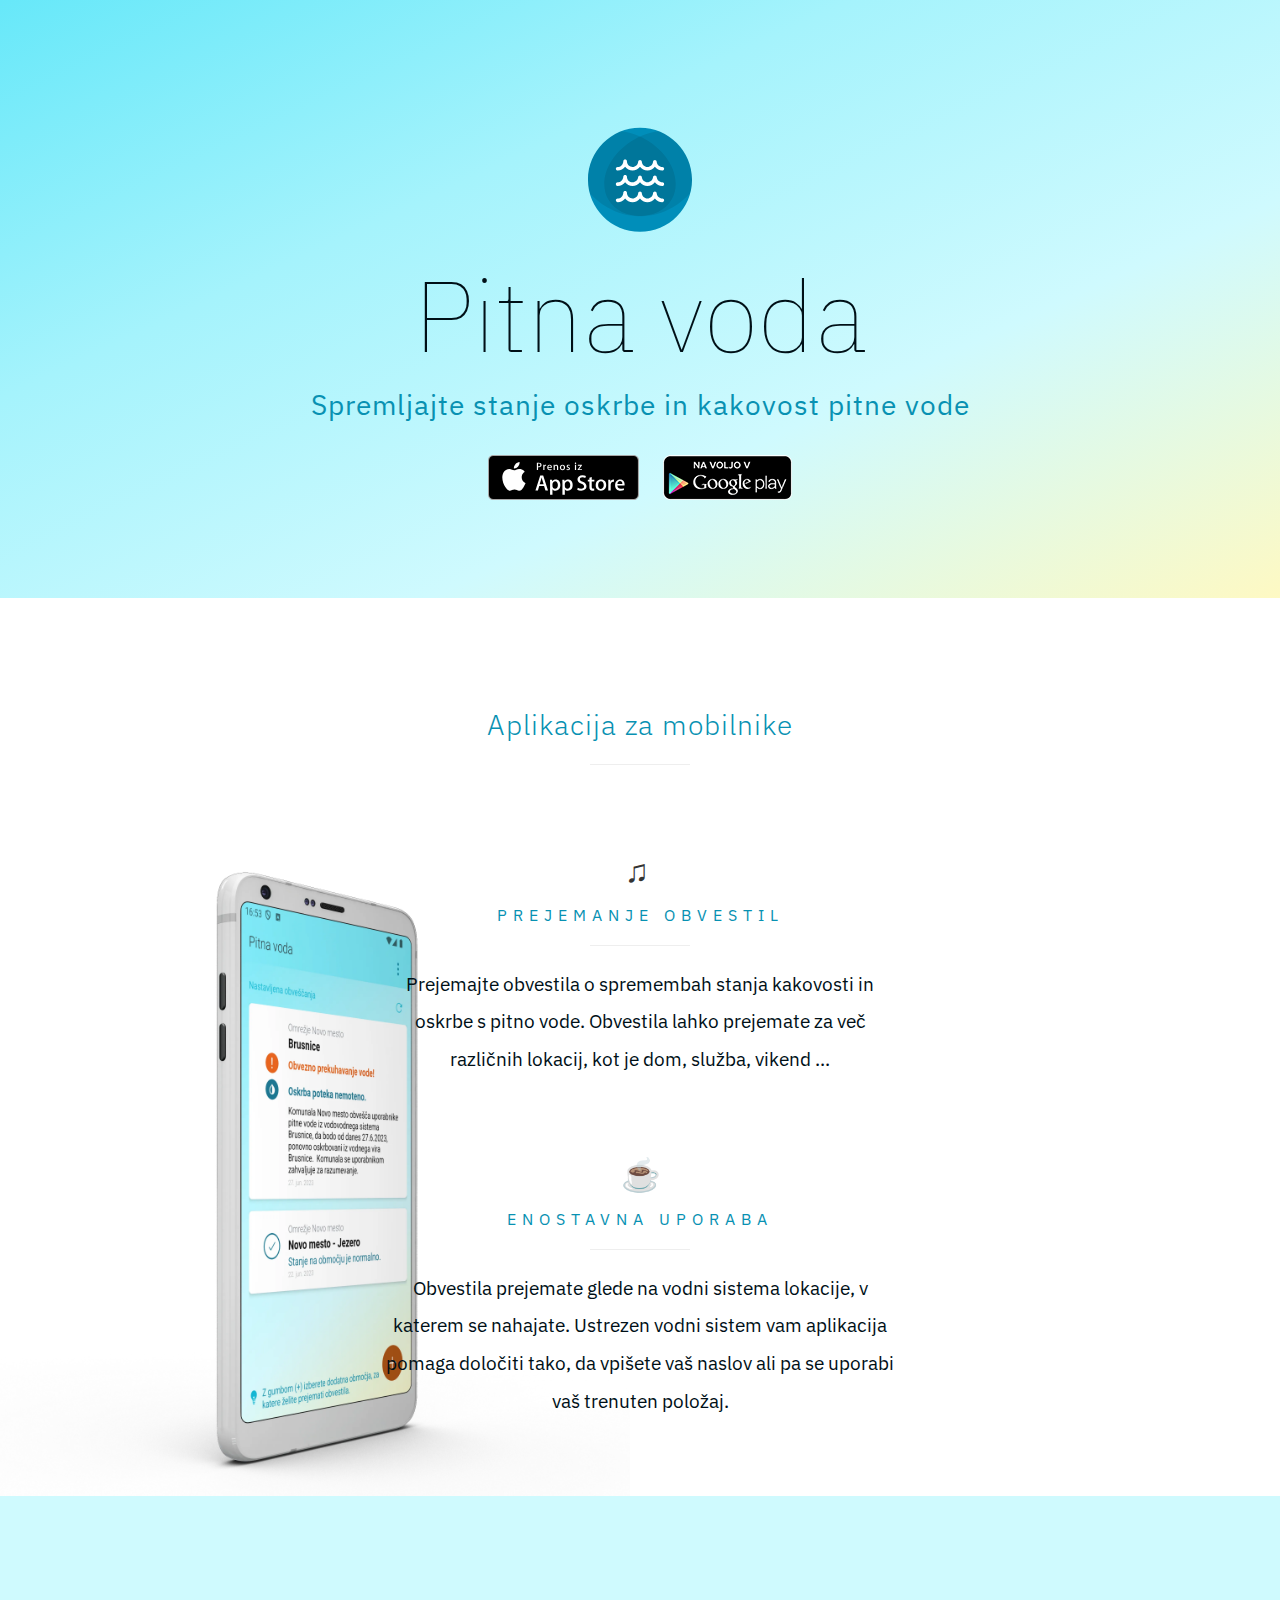
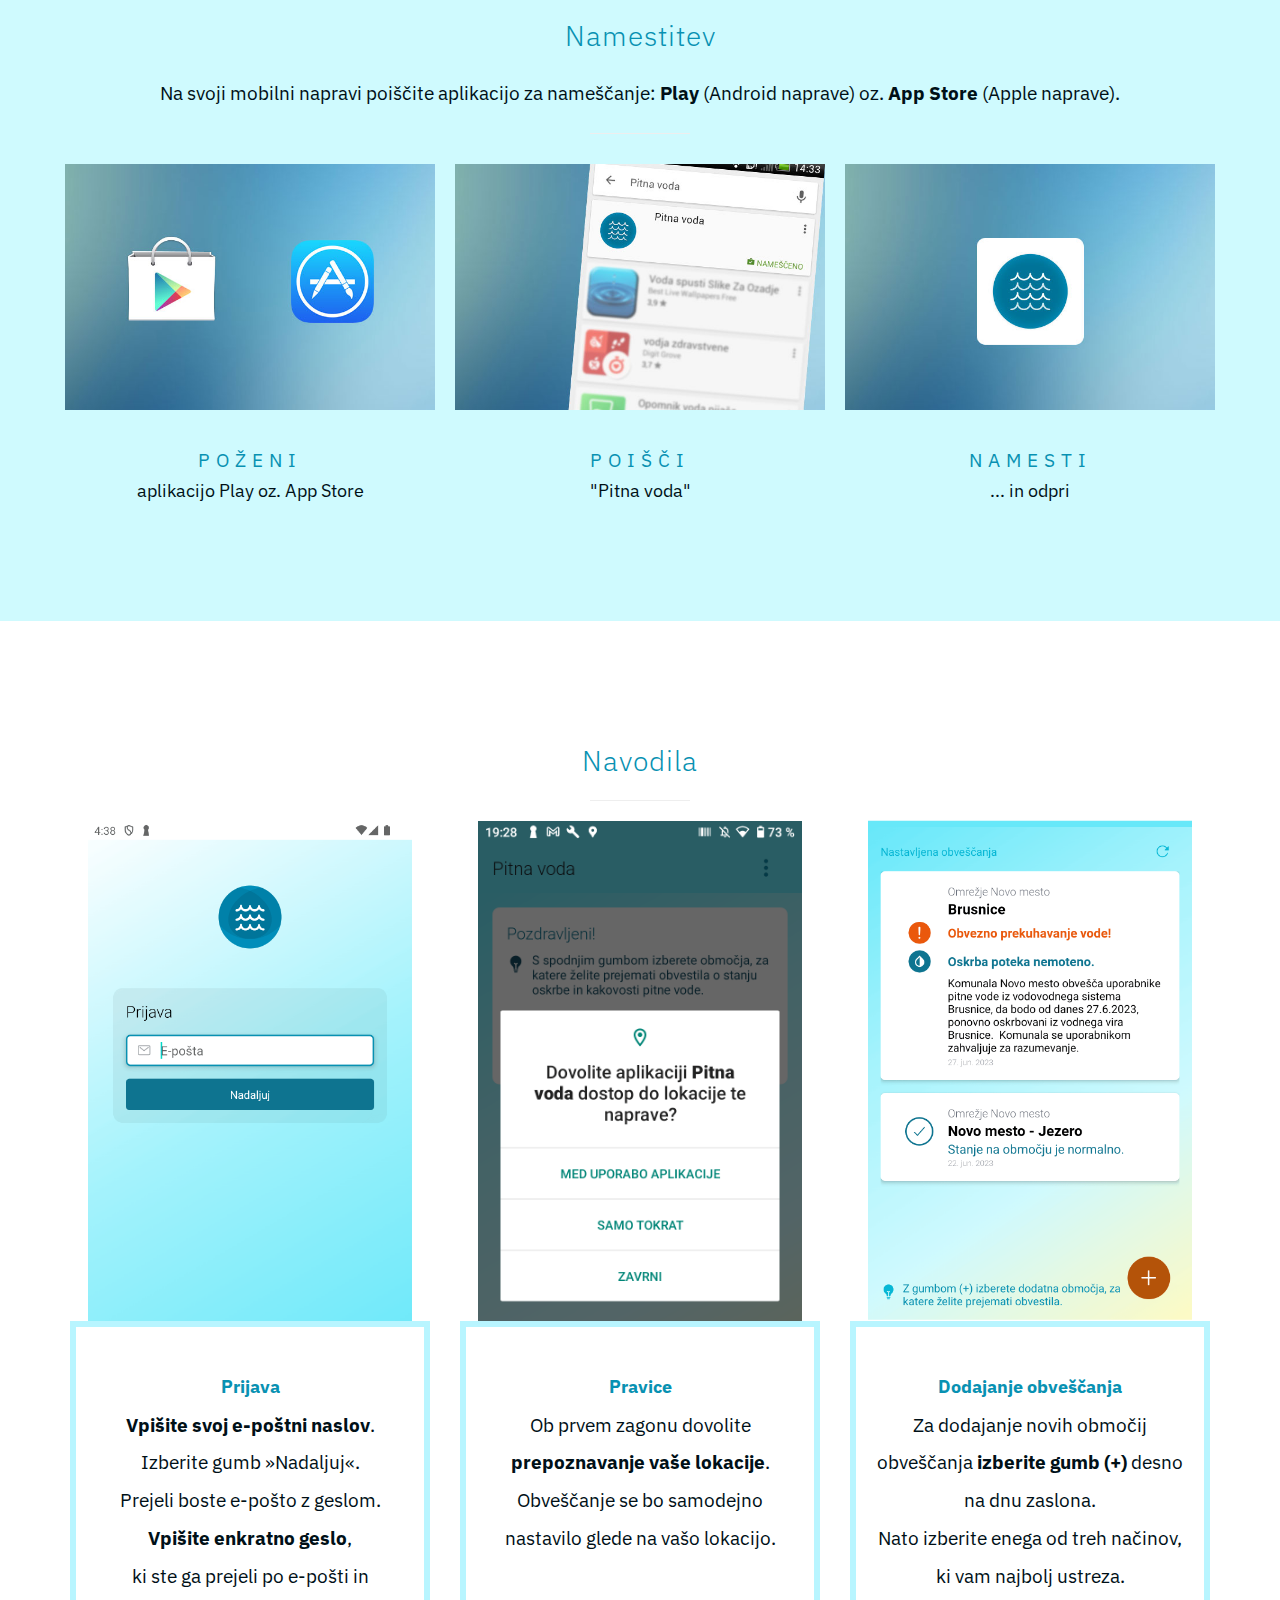
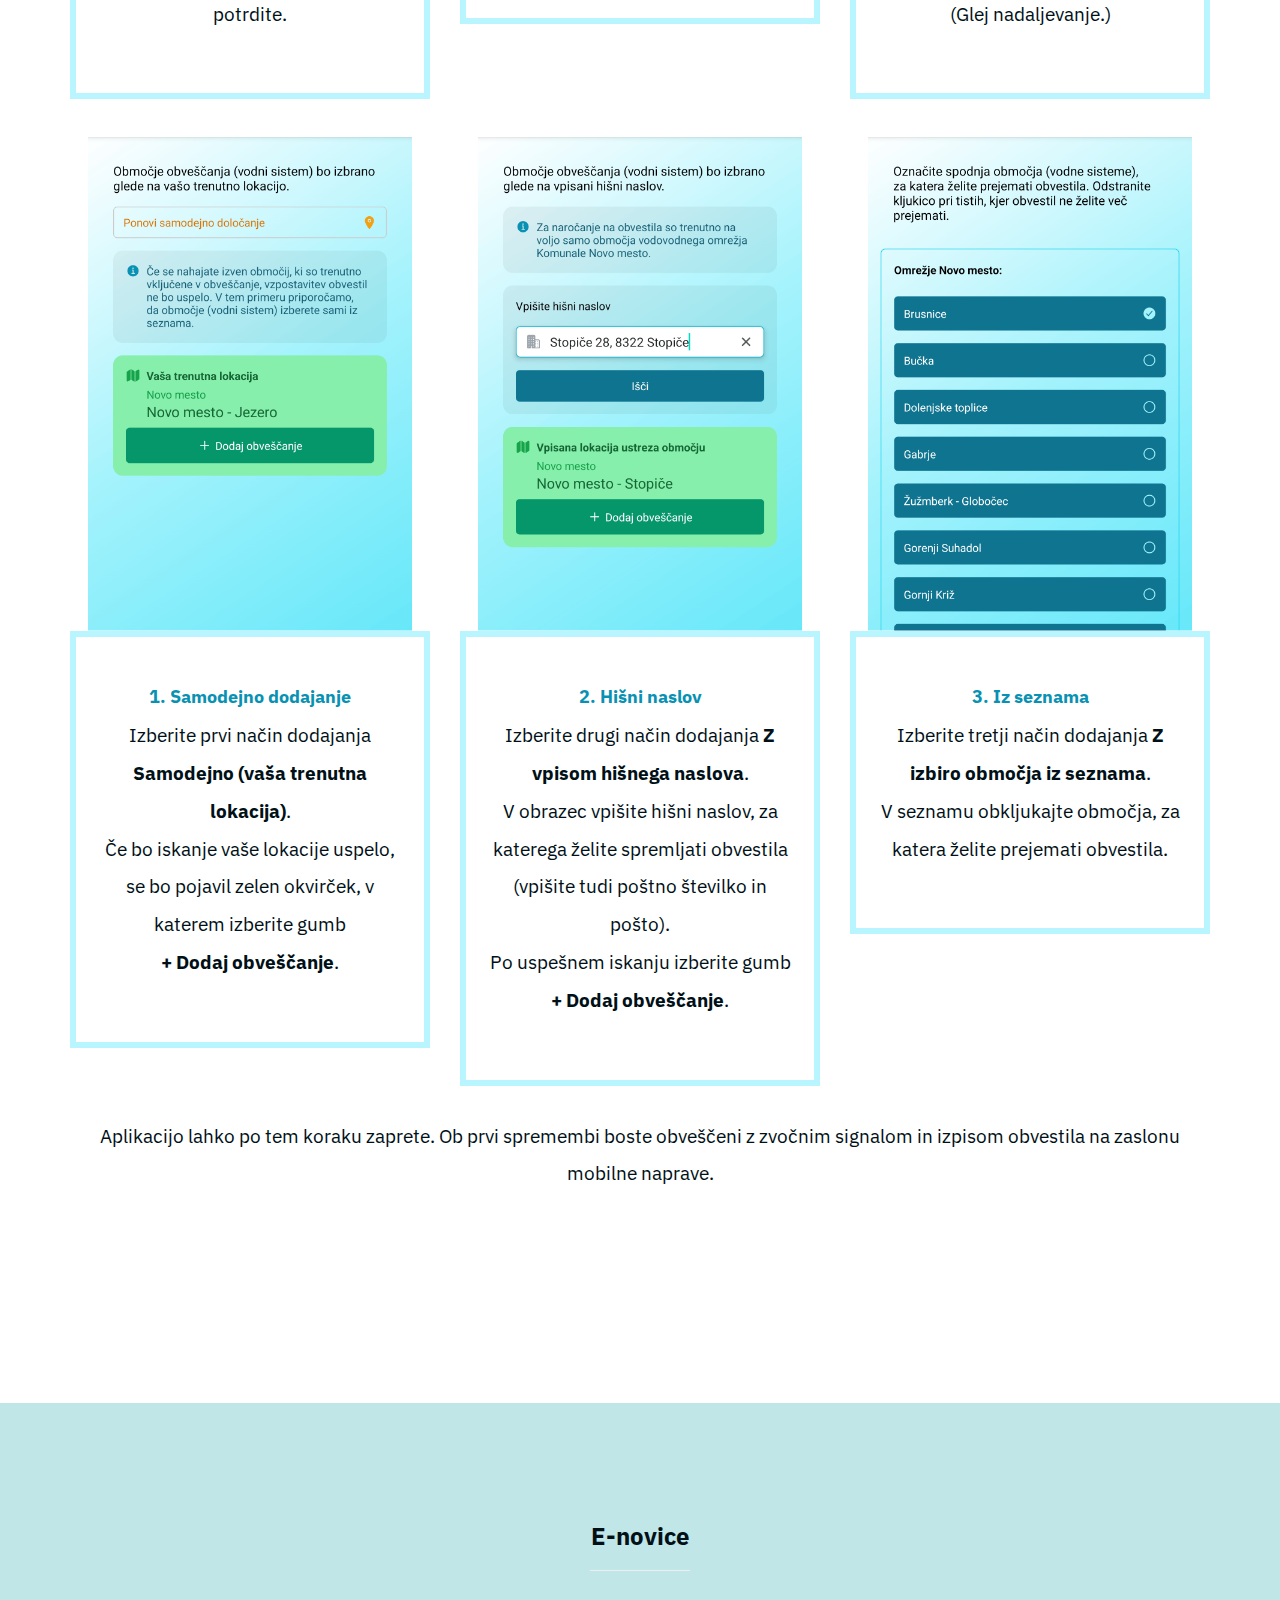
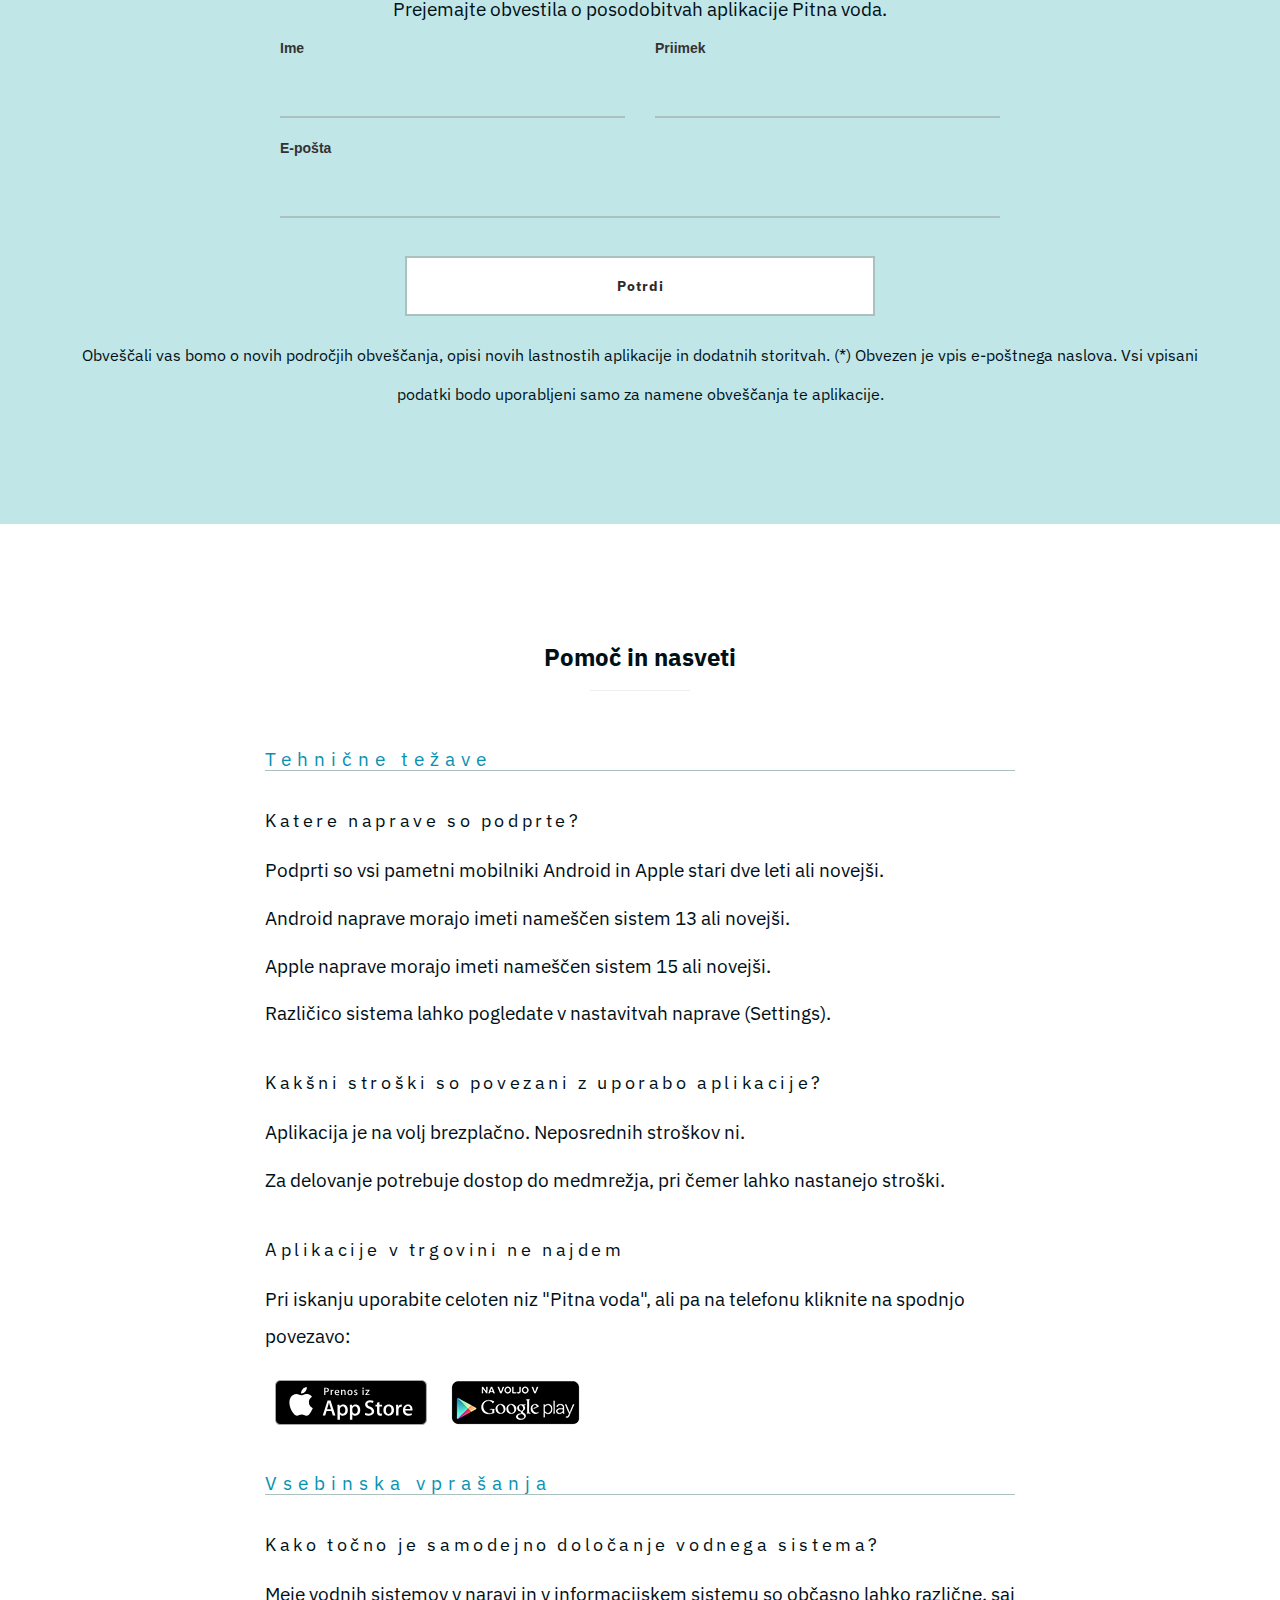
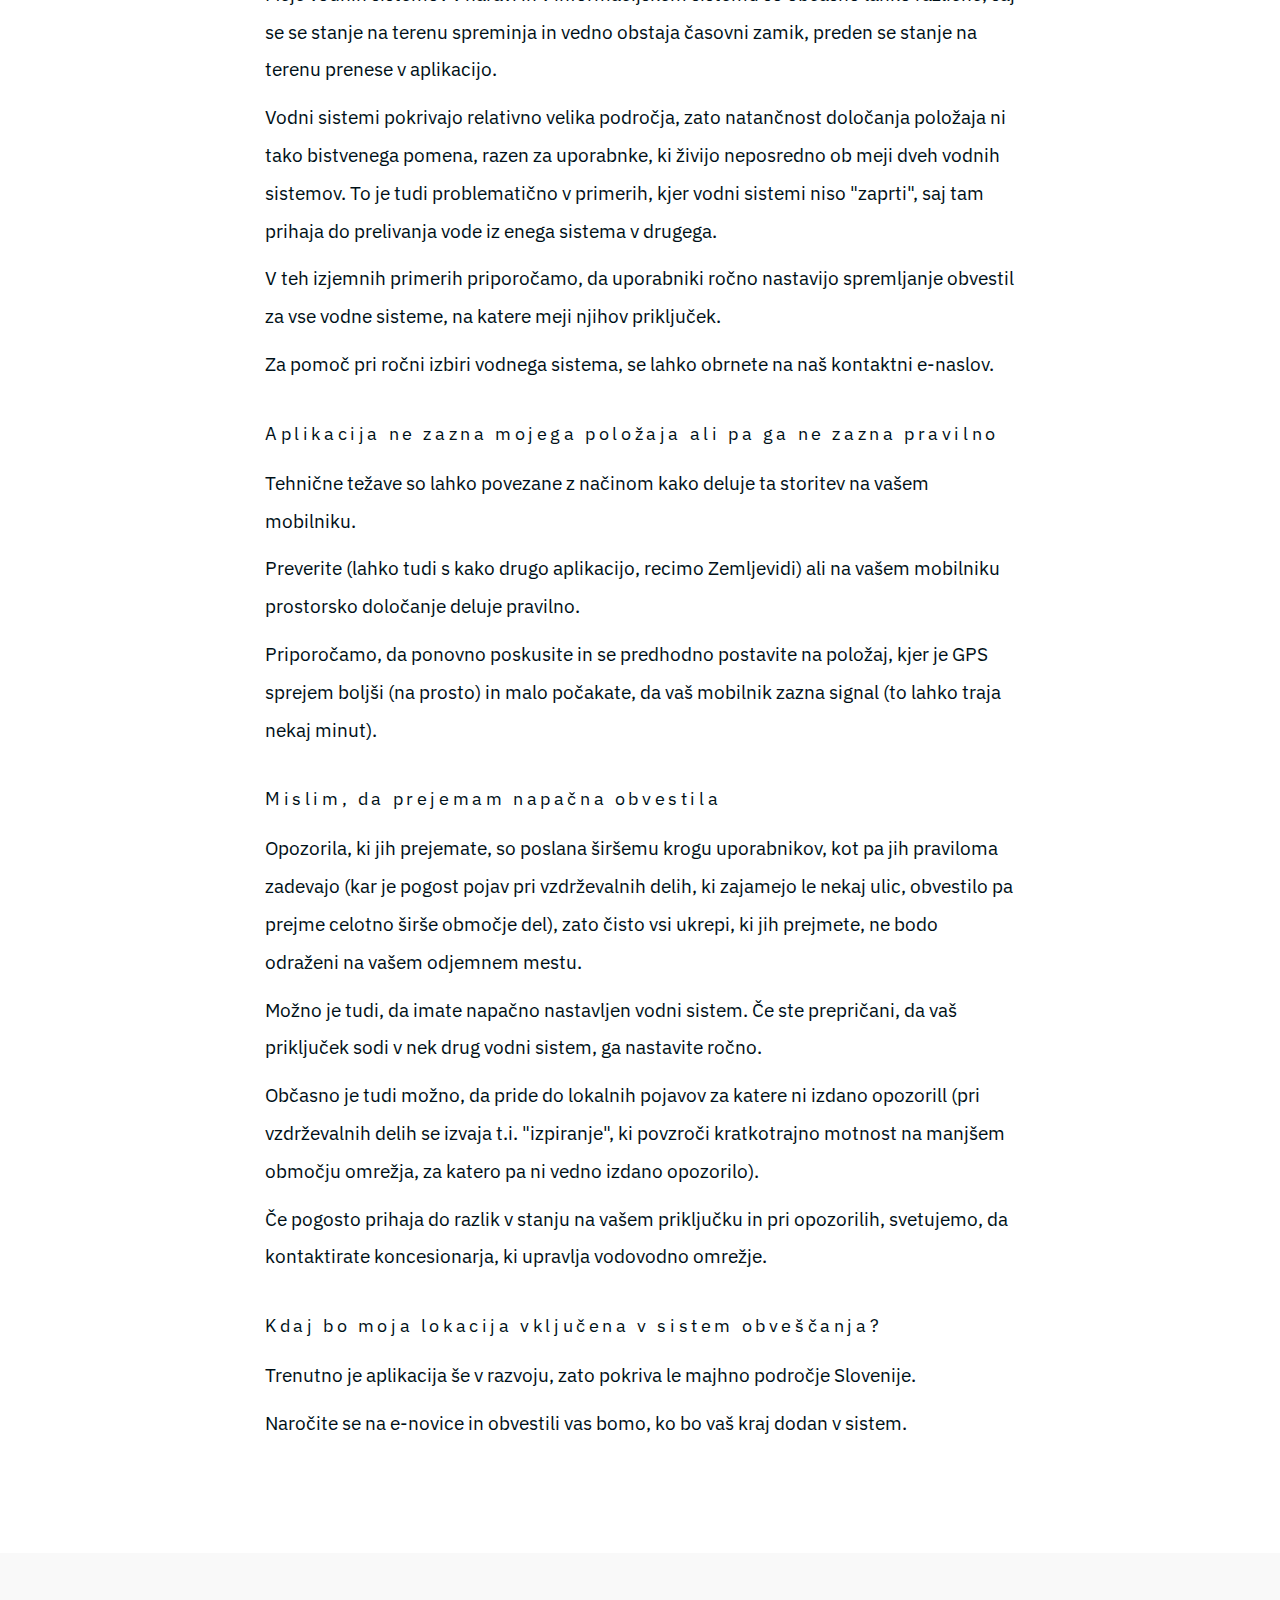
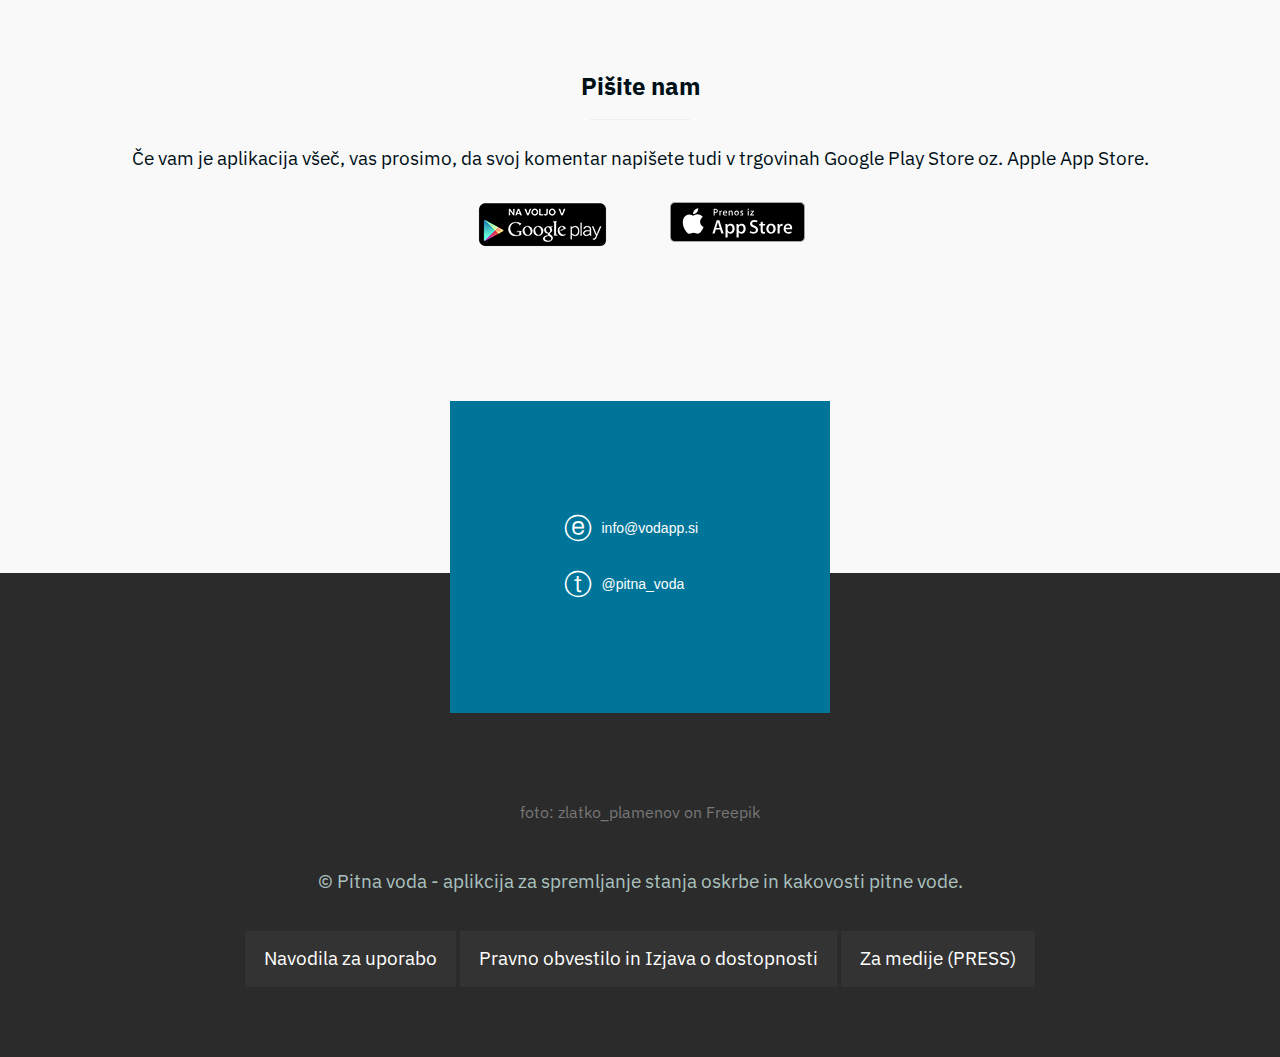
==== commit d01b04b5: "styling" ====
--- a/index.html
+++ b/index.html
@@ -48,76 +48,77 @@
   </head>
   <body>
     <!-- home div -->
-    <div id="home" class="gradient">
-      <div class="container">
-        <div class="row">
-          <div class="col-md-12 col-sm-12">
-            <img src="/images/icon.svg" alt="Pitna voda" class="logo" />
-            <h1 title="Aplikacija Pitna voda">Pitna voda</h1>
-            <h2>Spremljajte stanje oskrbe in kakovost pitne vode</h2>
-          </div>
-        </div>
-        <div class="row badges">
-          <div class="col-md-12 col-sm-12">
-            <a
-              title="Pitna voda v App Store"
-              href="https://apple.co/2dRATwT"
-              target="_blank"
-              rel="nofolow"
-              ><img
-                class="store"
-                src="images/Badge-App_Store.svg"
-                alt="Pitna voda v App Store"
-            /></a>
-            <a
-              title="Pitna voda v Google Play"
-              href="https://bit.ly/2egnz2X"
-              target="_blank"
-              rel="nofolow"
-              ><img
-                class="store"
-                src="images/Badge-GooglePlay.png"
-                alt="Pitna voda v Google Play"
-            /></a>
-          </div>
-        </div>
-      </div>
-    </div>
-
-    <!-- feature div -->
-    <div id="feature">
-      <div class="container">
-        <div class="row">
-          <div
-            class="col-lg-offset-3 col-mf-offset-6 col-sm-offset-6 col-lg-6 col-md-6 col-sm-6 wow fadeInUp"
-            data-wow-delay="0.6s"
-          >
+    <div class="hero">
+      <div id="home">
+        <div class="container">
+          <div class="row">
             <div class="col-md-12 col-sm-12">
-              <div class="div-title">
-                <h2 class="lead">Aplikacija za mobilnike</h2>
+              <img src="/images/icon.svg" alt="Pitna voda" class="logo" />
+              <h1 title="Aplikacija Pitna voda">Pitna voda</h1>
+              <h2>Spremljajte stanje oskrbe in kakovost pitne vode</h2>
+            </div>
+          </div>
+          <div class="row badges">
+            <div class="col-md-12 col-sm-12">
+              <a
+                title="Pitna voda v App Store"
+                href="https://apple.co/2dRATwT"
+                target="_blank"
+                rel="nofolow"
+                ><img
+                  class="store"
+                  src="images/Badge-App_Store.svg"
+                  alt="Pitna voda v App Store"
+              /></a>
+              <a
+                title="Pitna voda v Google Play"
+                href="https://bit.ly/2egnz2X"
+                target="_blank"
+                rel="nofolow"
+                ><img
+                  class="store"
+                  src="images/Badge-GooglePlay.png"
+                  alt="Pitna voda v Google Play"
+              /></a>
+            </div>
+          </div>
+        </div>
+      </div>
+
+      <!-- feature div -->
+      <div id="feature">
+        <div class="container">
+          <div class="row">
+            <div
+              class="col-lg-offset-3 col-mf-offset-6 col-sm-offset-6 col-lg-6 col-md-6 col-sm-6"
+            >
+              <div class="col-md-12 col-sm-12">
+                <div class="div-title">
+                  <h2 class="lead">Aplikacija za mobilnike</h2>
+                  <hr />
+                </div>
+              </div>
+              <div class="col-md-12 col-sm-12">
+                <i class="icon medium-icon icon-paper-plane"></i>
+                <h3>PREJEMANJE OBVESTIL</h3>
                 <hr />
-              </div>
-            </div>
-            <div class="col-md-12 col-sm-12">
-              <i class="icon medium-icon icon-paper-plane"></i>
-              <h3>PREJEMANJE OBVESTIL</h3>
-              <hr />
-              <p>
-                Prejemajte obvestila o spremembah stanja kakovosti in oskrbe s
-                pitno vode. Obvestila lahko prejemate za več različnih lokacij,
-                kot je dom, služba, vikend ...
-              </p>
-            </div>
-            <div class="col-md-12 col-sm-12">
-              <i class="icon medium-icon icon-thumbs-up"></i>
-              <h3>ENOSTAVNA UPORABA</h3>
-              <hr />
-              <p>
-                Obvestila prejemate glede na vodni sistema lokacije, v katerem
-                se nahajate. Ustrezen vodni sistem vam aplikacija pomaga
-                določiti tako, da vpišete vaš naslov ali pa se uporabi vaš
-                trenuten položaj.
-              </p>
+                <p>
+                  Prejemajte obvestila o spremembah stanja kakovosti in oskrbe s
+                  pitno vode. Obvestila lahko prejemate za več različnih
+                  lokacij, kot je dom, služba, vikend ...
+                </p>
+              </div>
+              <div class="col-md-12 col-sm-12">
+                <i class="icon medium-icon icon-thumbs-up"></i>
+                <h3>ENOSTAVNA UPORABA</h3>
+                <hr />
+                <p>
+                  Obvestila prejemate glede na vodni sistema lokacije, v katerem
+                  se nahajate. Ustrezen vodni sistem vam aplikacija pomaga
+                  določiti tako, da vpišete vaš naslov ali pa se uporabi vaš
+                  trenuten položaj.
+                </p>
+              </div>
             </div>
           </div>
         </div>
@@ -303,7 +304,7 @@
                   <strong>Samodejno (vaša trenutna lokacija)</strong>.
                 </p>
                 <p>
-                  V kolikor bo iskanje vaše lokacije uspelo, se bo pojavil zelen
+                  Če bo iskanje vaše lokacije uspelo, se bo pojavil zelen
                   okvirček, v katerem izberite gumb
                   <br /><strong>+ Dodaj obveščanje</strong>.
                 </p>
@@ -470,9 +471,8 @@
       <div class="container">
         <div class="row">
           <div class="col-md-12 col-sm-12 text-center">
-            <div class="div-title">
+            <div class="title">
               <h1 class="heading bold">Pomoč in nasveti</h1>
-              <h2>Za dodatna vprašanja pišite na naš e-naslov.</h2>
               <hr />
             </div>
           </div>
@@ -502,12 +502,34 @@
 
             <h4>Aplikacije v trgovini ne najdem</h4>
             <p>
-              Pri iskanju uporabite celoten niz "Pitna voda". Aplikacijo lahko
-              spoznate tudi po ikoni, ali pa na
-              <a href="https://apple.co/2dRATwT"
-                >telefonu kliknite na to povezavo</a
-              >.
-            </p>
+              Pri iskanju uporabite celoten niz "Pitna voda", ali pa na telefonu
+              kliknite na spodnjo povezavo:
+            </p>
+
+            <div class="row badges">
+              <div class="col-md-12 col-sm-12">
+                <a
+                  title="Pitna voda v App Store"
+                  href="https://apple.co/2dRATwT"
+                  target="_blank"
+                  rel="nofolow"
+                  ><img
+                    class="store"
+                    src="images/Badge-App_Store.svg"
+                    alt="Pitna voda v App Store"
+                /></a>
+                <a
+                  title="Pitna voda v Google Play"
+                  href="https://bit.ly/2egnz2X"
+                  target="_blank"
+                  rel="nofolow"
+                  ><img
+                    class="store"
+                    src="images/Badge-GooglePlay.png"
+                    alt="Pitna voda v Google Play"
+                /></a>
+              </div>
+            </div>
 
             <h3>Vsebinska vprašanja</h3>
 
@@ -670,9 +692,7 @@
             </p>
             <p>
               <a href="#navodila">Navodila za uporabo</a>
-              -
               <a href="about.html">Pravno obvestilo in Izjava o dostopnosti</a>
-              -
               <a href="press.html">Za medije (PRESS)</a>
             </p>
           </div>
--- a/css/style.css
+++ b/css/style.css
@@ -175,10 +175,7 @@
 #feature {
   padding-top: 25px;
   padding-bottom: 25px;
-  background-image: url(../images/app-img-ORH8V51-1500.webp);
-  background-size: auto 70vb;
-  background-position: bottom left;
-  background-repeat: no-repeat;
+  /* background-color: #fff; */
 }
 #team,
 #navodila,
@@ -198,6 +195,11 @@
 footer {
   background: #2b2b2b;
   color: #ffffff;
+}
+footer .container a {
+  display: inline-block;
+  padding: 0.5em 1em;
+  background-color: #333;
 }
 .about,
 #about {
@@ -437,17 +439,15 @@
   background-color: transparent;
 }
 
-.gradient {
-  background: #cffafe;
-  background-image: linear-gradient(
-    to right bottom,
-    #67e8f9,
-    #a5f3fc,
-    #cffafe,
-    #fef9c3
-  );
-}
-
+.hero {
+  /* background-color: #cffafe; */
+  background-size: auto 70vb, auto 40%, auto 60%;
+  background-position: bottom left, top left, bottom left;
+  background-repeat: no-repeat;
+  background-image: url("../images/app-img-ORH8V51-1500.webp"),
+    linear-gradient(to right bottom, #67e8f9, #a5f3fc, #cffafe, #fef9c3),
+    linear-gradient(to bottom, rgb(255 255 255), rgb(255 255 255));
+}
 /* ==========================================================================
 home section
 ========================================================================== */
@@ -542,9 +542,10 @@
 navodila section
 ========================================================================== */
 #navodila .plan {
-  background: #b8f5ff;
+  background: #fff;
   padding: 40px 0px 60px 0px;
   margin-bottom: 32px;
+  border: 6px solid #b8f5ff;
 }
 #navodila .plan .plan_title {
   background: #f9f9f9;
@@ -757,7 +758,7 @@
   padding: 100px;
 }
 #contact .contact-email {
-  background: #00554c;
+  background: #00759a;
 }
 #contact .contact-phone {
   background: #2b2b2b;
@@ -961,6 +962,9 @@
 /* ==========================================================================
 help
 ========================================================================== */
+#help {
+  padding: 100px 0;
+}
 #help h3 {
   margin: 2em 0 1em;
   border-bottom: 1px solid #aac1bf;
@@ -1089,18 +1093,37 @@
 /* ==========================================================================
 media quires for mobile
 ========================================================================== */
-@media (max-width: 970px) {
+@media (max-width: 1170px) {
+  .hero {
+    /* background-color: #cffafe; */
+    background-size: auto 100vb, auto 40%, auto 60%;
+    background-position: -150px 750px, top left, bottom left;
+  }
+}
+@media (min-width: 767px) and (max-width: 970px) {
+  #feature {
+    padding-bottom: 0;
+  }
+  .hero {
+    background-size: auto 80vb, auto 40%, auto 60%;
+    background-position: -280px 750px, top left, bottom left;
+  }
+}
+@media (min-width: 461px) and (max-width: 768px) {
+  #feature {
+    padding-bottom: 0px;
+  }
+  .hero {
+    background-size: auto 70vb, auto 40%, auto 60%;
+  }
+}
+@media (max-width: 460px) {
+  .hero {
+    background-size: auto 70vb, auto 40%, auto 60%;
+    background-position: -150px bottom, top left, bottom left;
+  }
   #feature {
     padding-bottom: 640px;
-
-    /* background-position: right bottom; */
-  }
-}
-@media (max-width: 460px) {
-  #home .splash {
-    max-width: 200%;
-    margin-bottom: 0;
-    margin-top: 60px;
   }
   #home {
     padding-top: 60px;
@@ -1110,10 +1133,6 @@
   #home h1 {
     font-size: 3em;
   }
-  #feature {
-    padding-bottom: 640px;
-    background-position: -100px bottom;
-  }
   #contact .contact-address {
     text-align: left;
   }
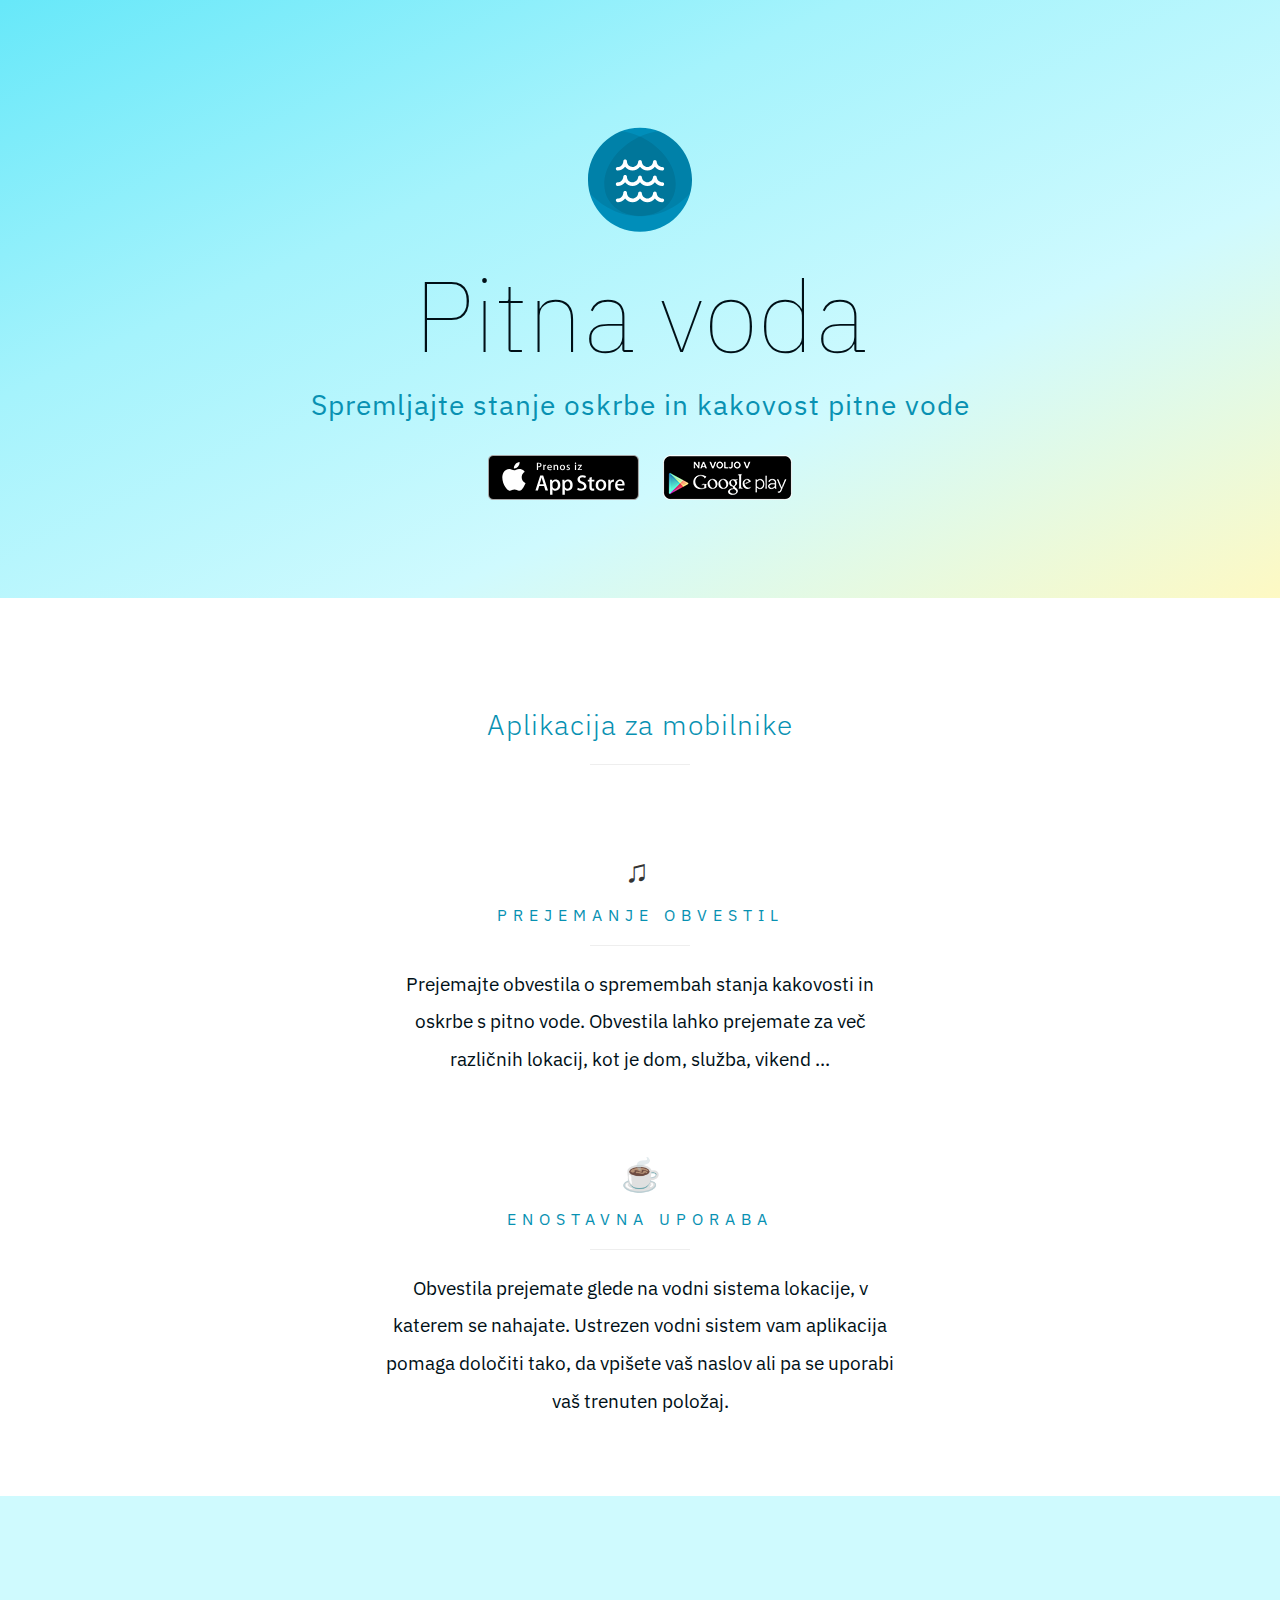
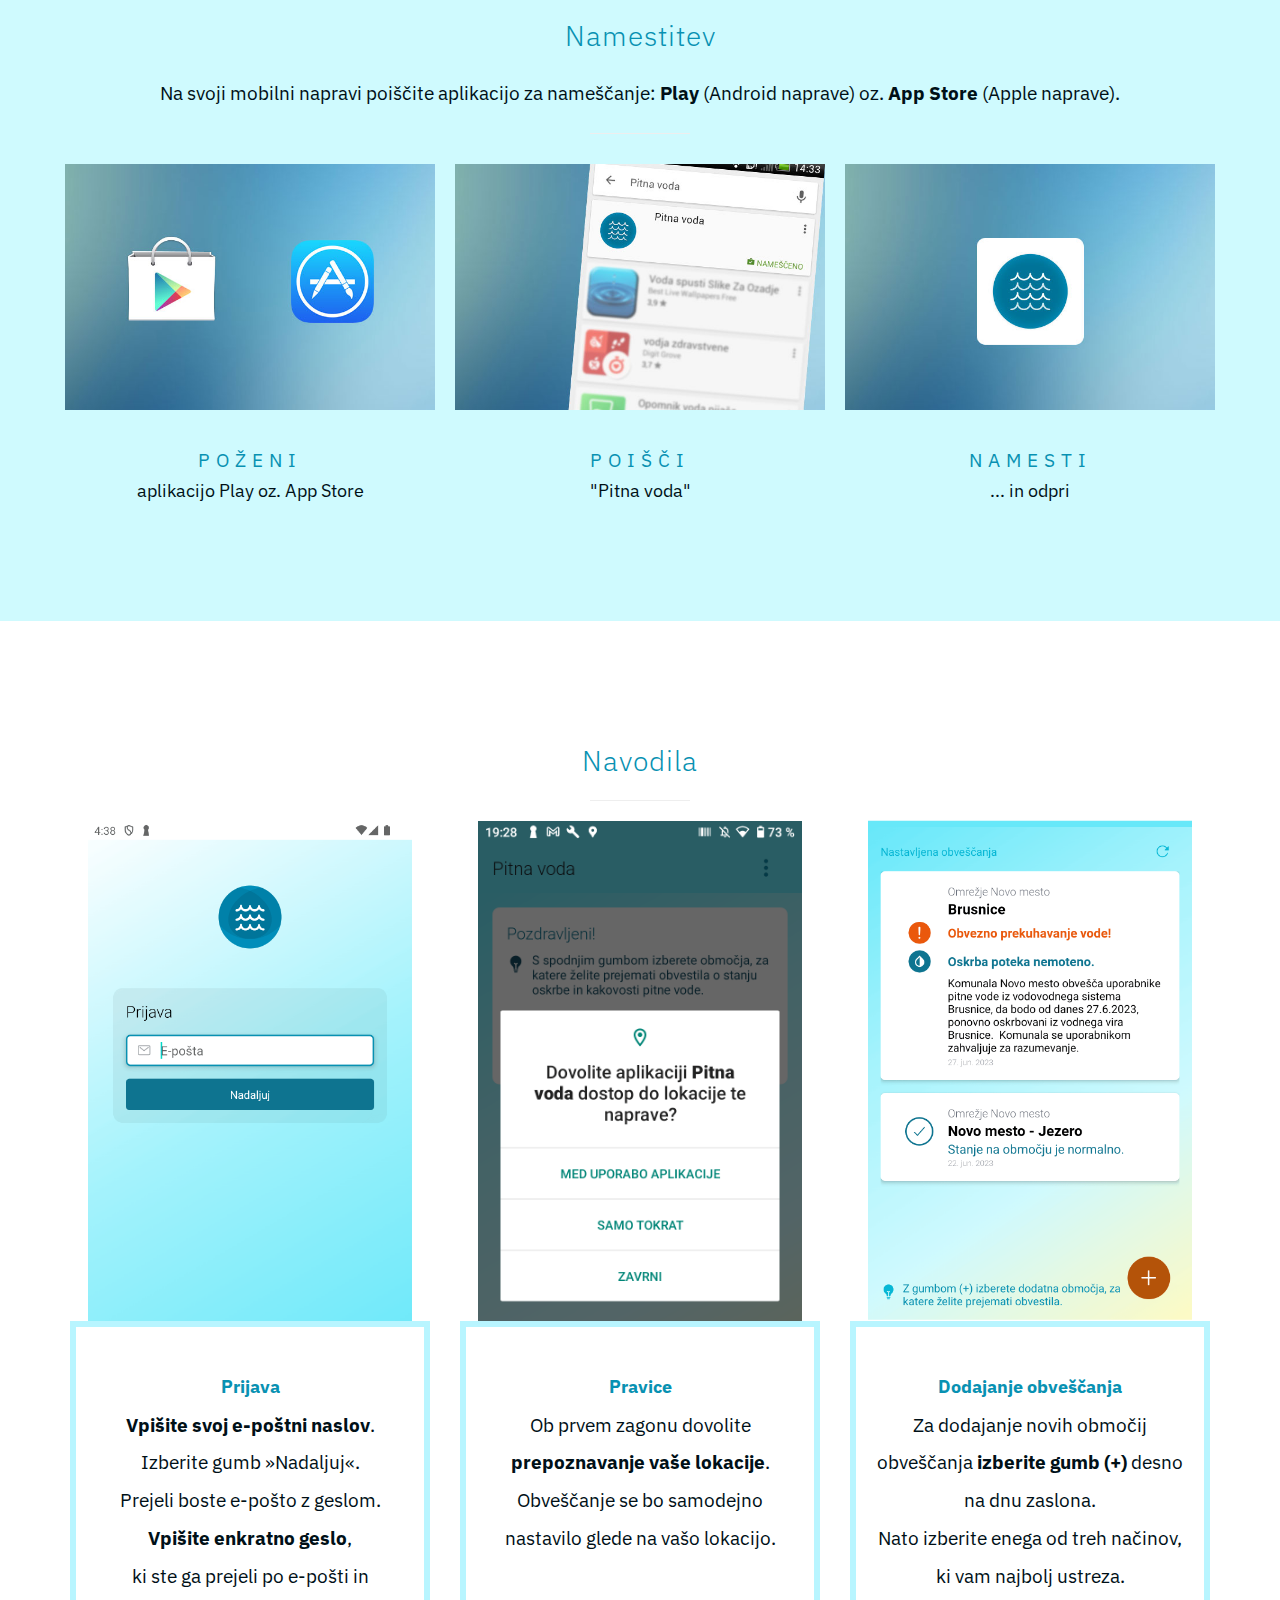
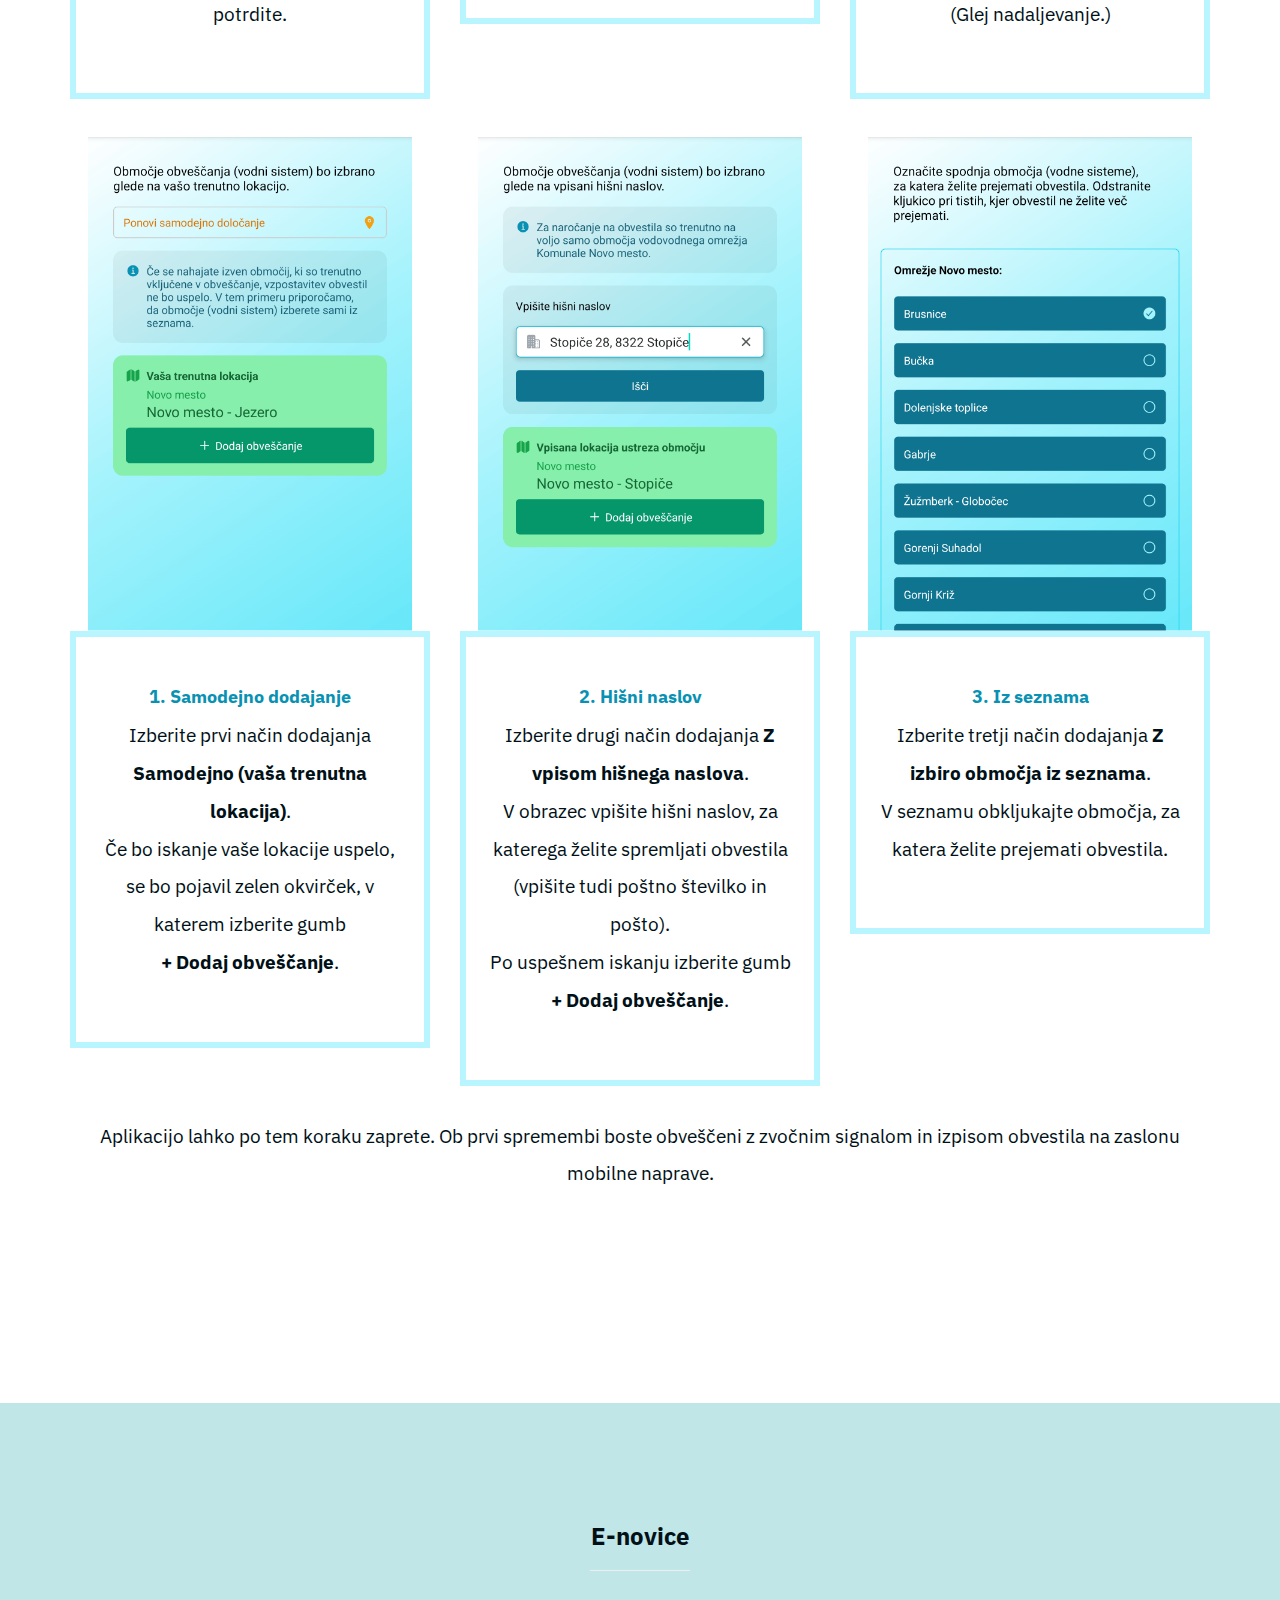
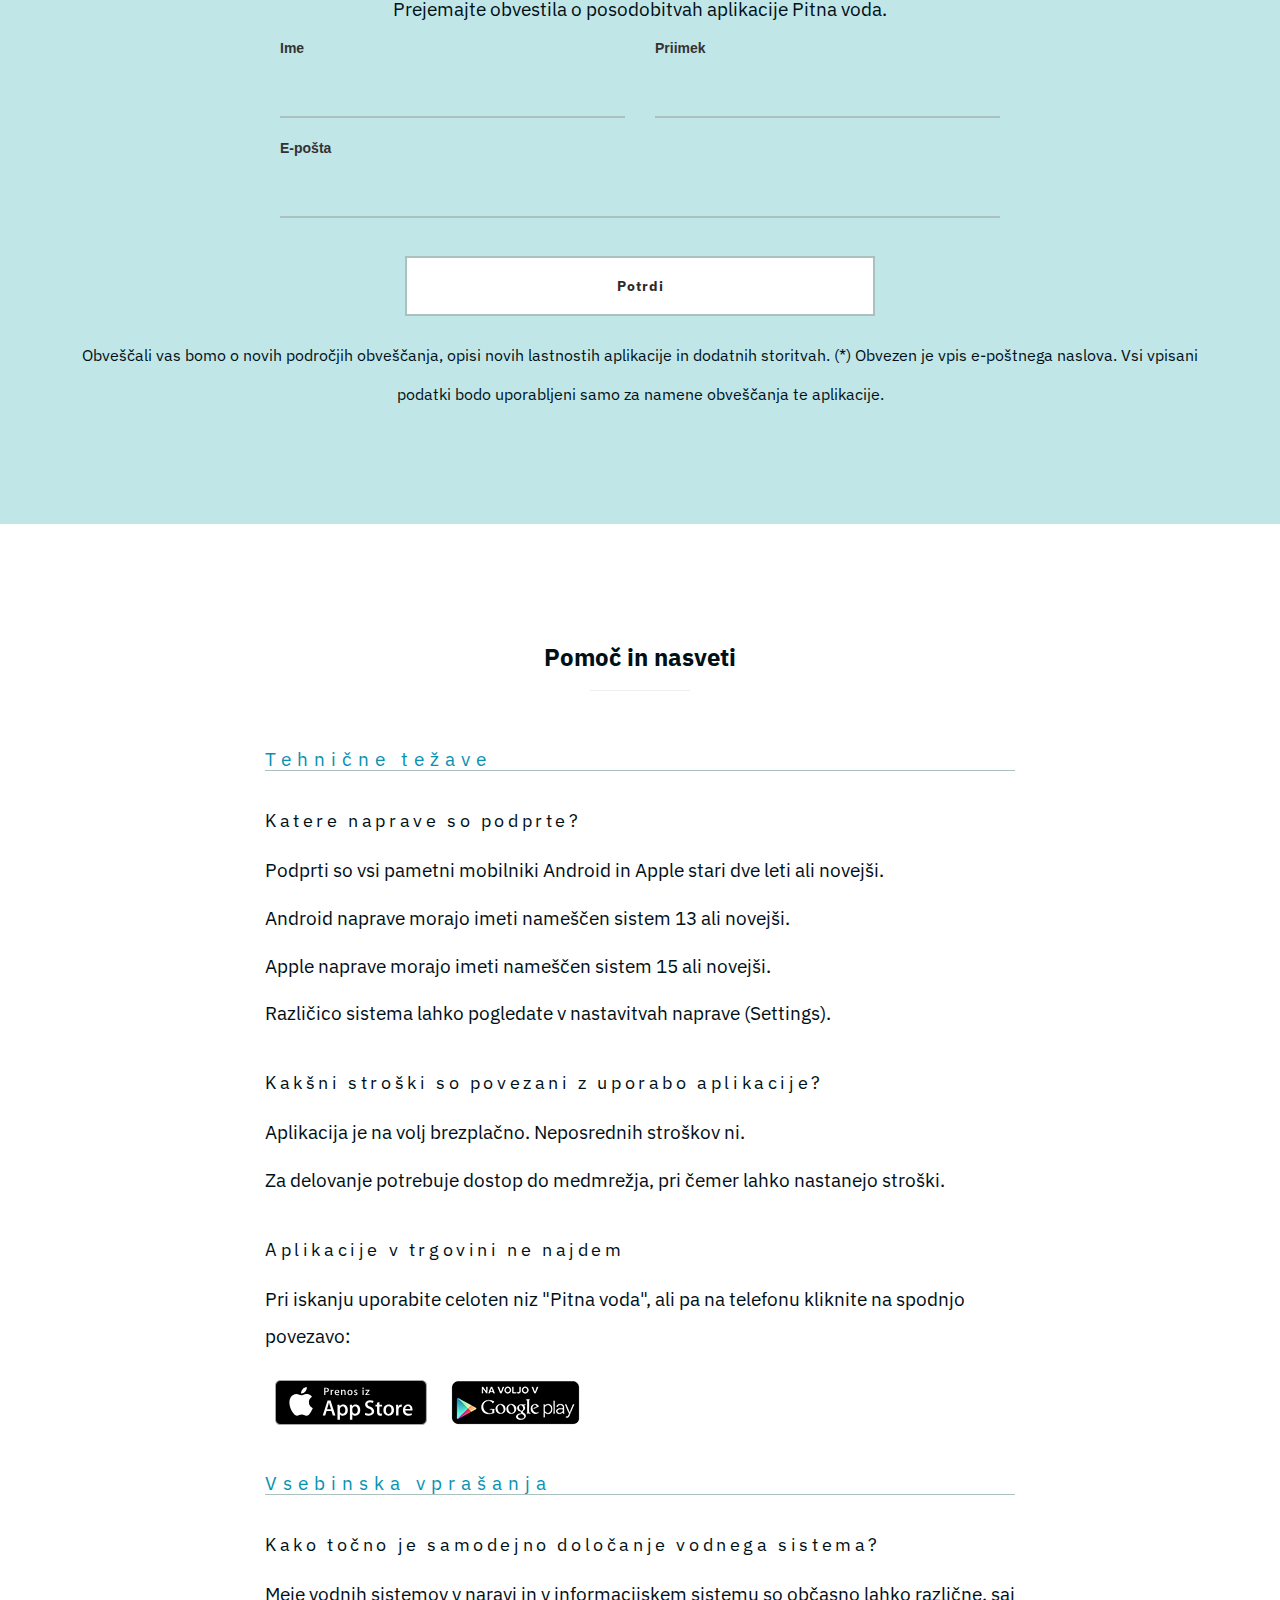
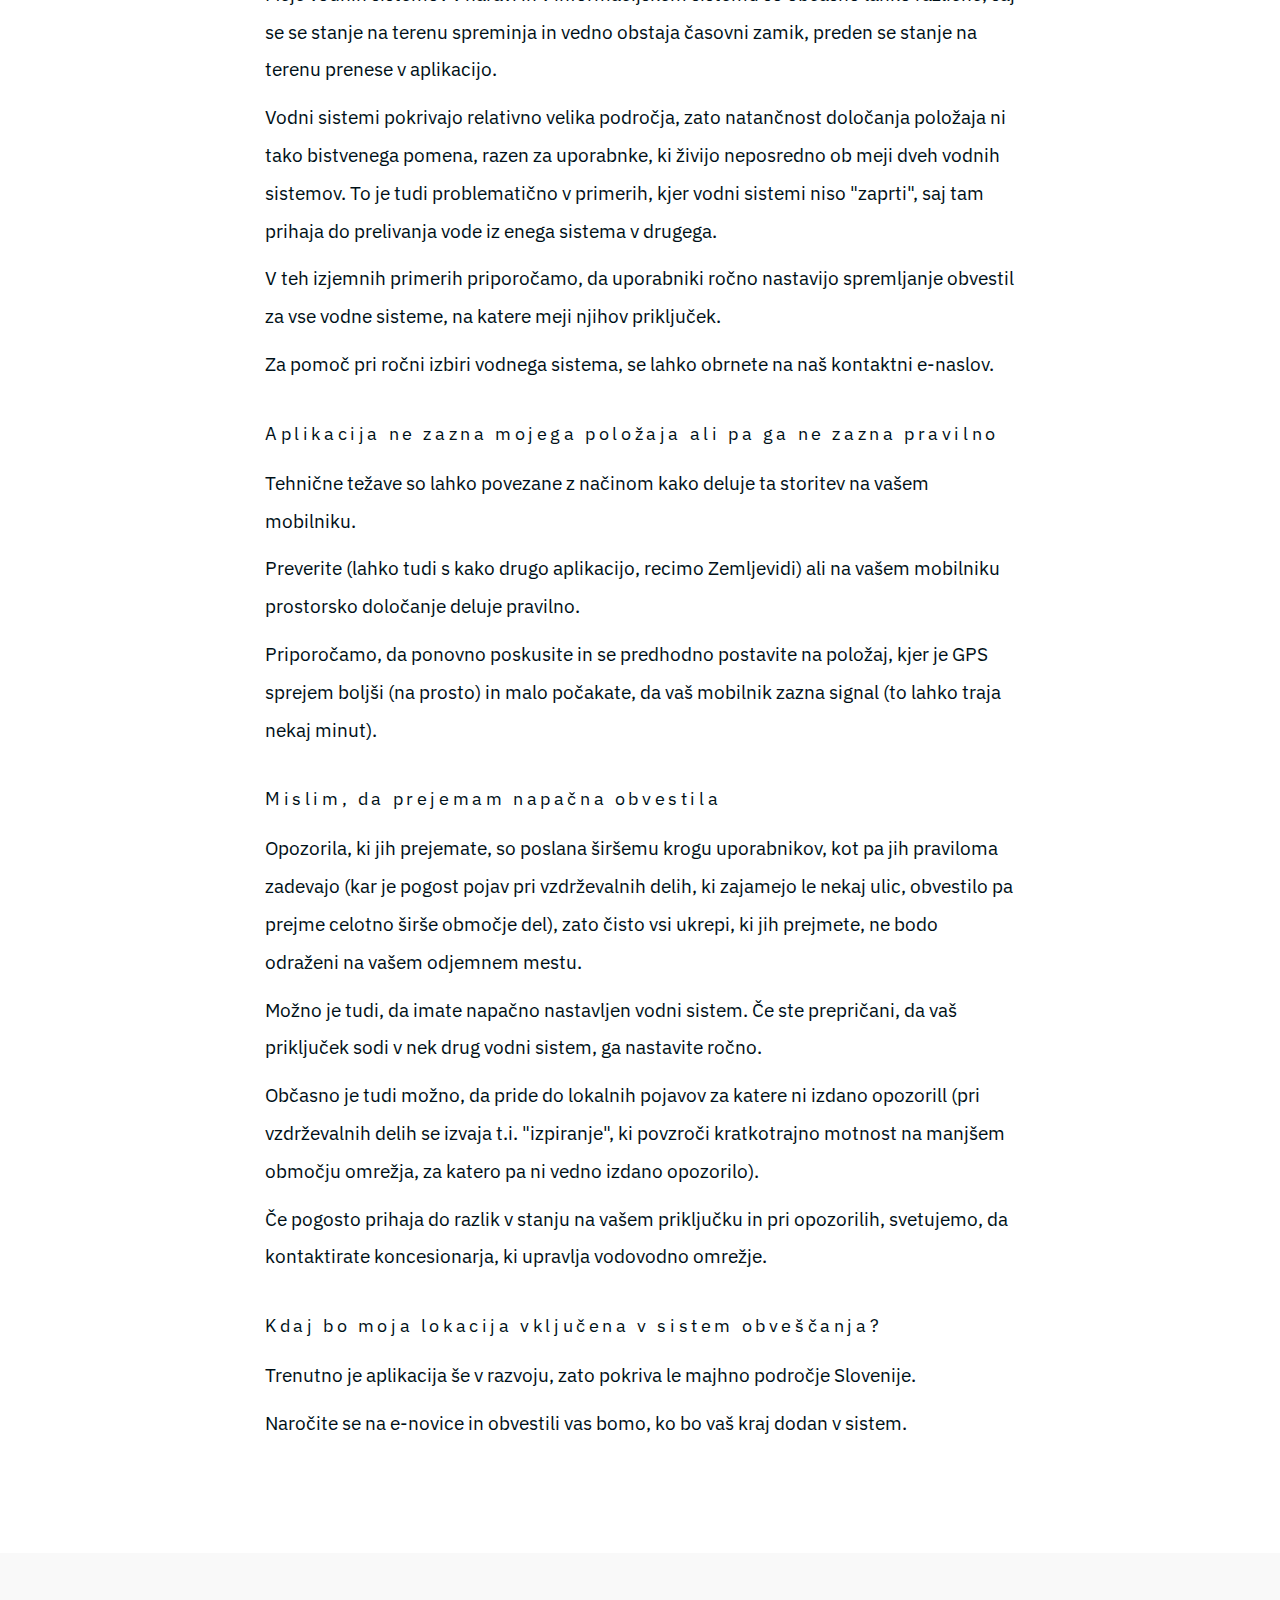
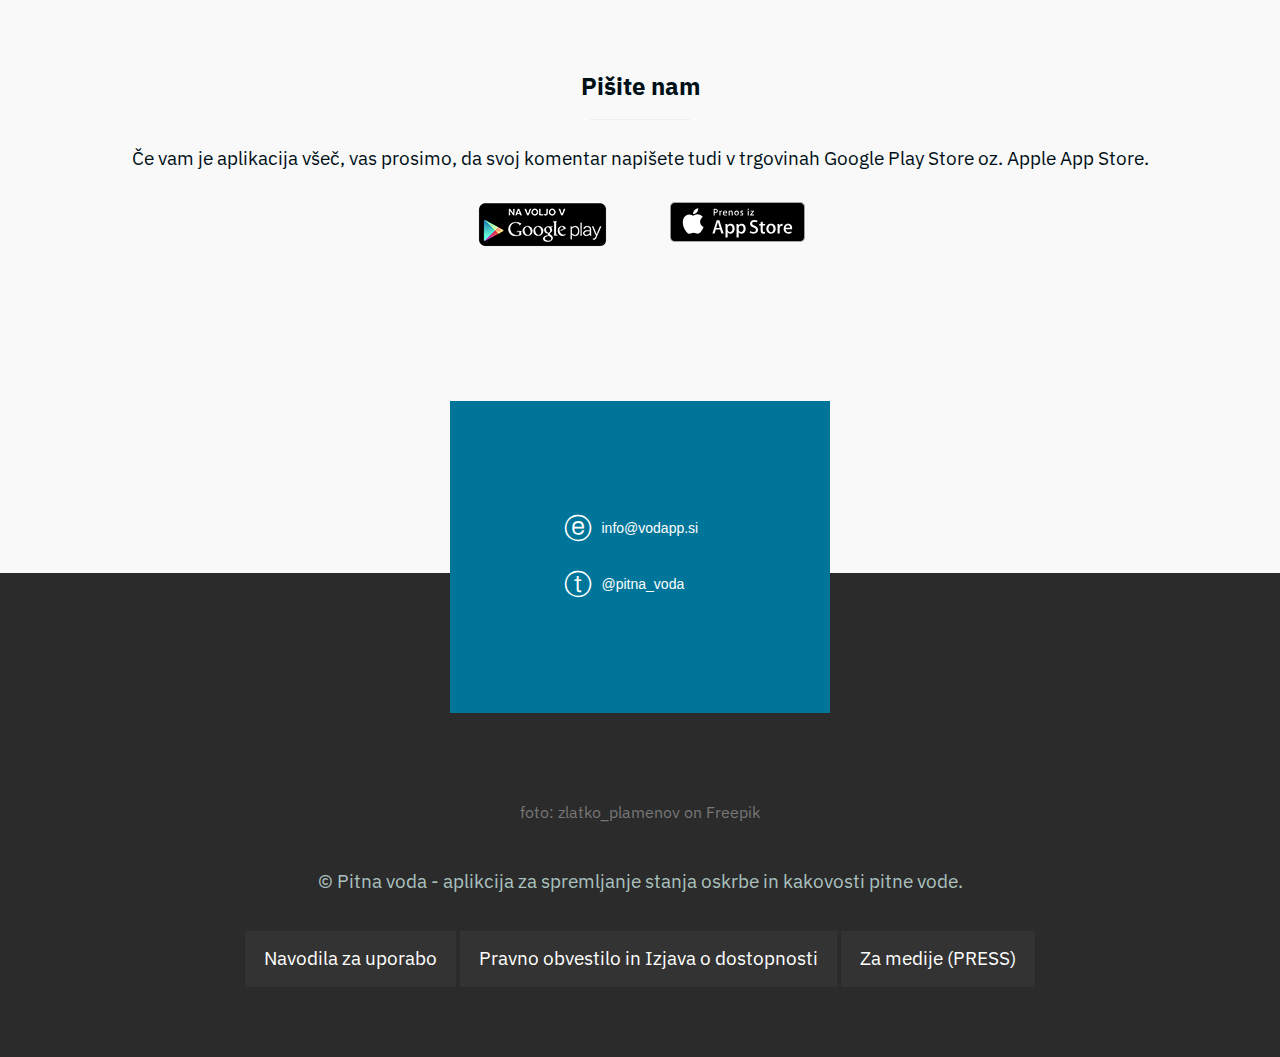
==== commit 3a4e5b72: "mini" ====
--- a/index.html
+++ b/index.html
@@ -18,7 +18,7 @@
 
     <!-- STYLESHEET CSS FILES -->
     <link rel="stylesheet" href="css/bootstrap.min.css" />
-    <link rel="stylesheet" href="css/style.css" />
+    <link rel="stylesheet" href="css/style.min.css?v2" />
 
     <meta name="apple-itunes-app" content="app-id=1150914088" />
 
--- a/css/style.min.css
+++ b/css/style.min.css
@@ -0,0 +1 @@
+.icon{font-style:normal;font-weight:400;display:inline-block;text-decoration:inherit;width:1em;margin-right:.2em;text-align:center;font-variant:normal;text-transform:none;line-height:1em;-webkit-font-smoothing:antialiased;-moz-osx-font-smoothing:grayscale}.icon-beaker:before{content:"\261D"}.icon-file-pdf:before{content:"\24b6"}.icon-file-image:before{content:"\24bb"}.icon-file-word:before{content:"\24cc"}.icon-mail:before{content:"\24d4"}.icon-facebook:before{content:"\24d5"}.icon-twitter:before{content:"\24e3"}.icon-android:before{content:"\259a"}.icon-appstore:before{content:"\259e"}.icon-thumbs-up:before{content:"\2615"}.icon-paper-plane:before{content:"\266b"}.icon-ok:before{content:"\2714"}.icon-heart:before{content:"\2764"}.medium-icon{font-size:32px!important}.icon-white{color:#fff!important}.margin-right{margin-right:2em}.margin-left{margin-left:2em}.margin-top{margin-top:2em}.margin-bottom{margin-bottom:2em}body{background:#fff;font-weight:400;position:relative}h1,h2,h3,h4,h5,h6,input,li,p,q,quote,select{color:#001017;font-family:"IBM Plex Sans",-apple-system,BlinkMacSystemFont,"Segoe UI",Roboto,Helvetica,Arial,sans-serif,"Apple Color Emoji","Segoe UI Emoji","Segoe UI Symbol"}h2,h3,h5,h6{font-weight:400;letter-spacing:6px}h1{font-weight:100}h2{font-size:2em;letter-spacing:1px;color:#0891b2}h3{font-size:1.35em;font-weight:400;color:#0891b2}h4{font-weight:400}h1.heading{font-size:24px}.subheading{font-size:14px;font-weight:700;padding-bottom:60px}h2.lead{font-size:2em}.bold{font-weight:700}p{font-weight:400;line-height:2em;font-size:1.35em}a{outline:0!important}hr{width:100px}strong{font-weight:700}.section-title{padding-top:48px;padding-bottom:0}.badges{margin-top:1em}#feature{padding-top:25px;padding-bottom:25px}#contact,#navodila,#team{padding-top:100px;padding-bottom:100px}#feature,#navodila,#team{text-align:center}#team{background:#cffafe;color:#fff}footer{background:#2b2b2b;color:#fff}footer .container a{display:inline-block;padding:.5em 1em;background-color:#333}#about,.about{background:#c1e6e8;color:#001017}a.inline{display:inline!important;color:inherit!important}.preloader{position:fixed;top:0;left:0;width:100%;height:100%;z-index:99999;display:flex;flex-flow:row nowrap;justify-content:center;align-items:center;background:none repeat scroll 0 0 #fff}.sk-spinner-circle.sk-spinner{width:24px;height:24px;position:relative}.sk-spinner-circle .sk-circle{width:100%;height:100%;position:absolute;left:0;top:0}.sk-spinner-circle .sk-circle:before{content:"";display:block;margin:0 auto;width:20%;height:20%;background-color:#098;border-radius:100%;-webkit-animation:sk-circleBounceDelay 1.2s infinite ease-in;animation:sk-circleBounceDelay 1.2s infinite ease-in;-webkit-animation-fill-mode:both;animation-fill-mode:both}.sk-spinner-circle .sk-circle2{-webkit-transform:rotate(30deg);-ms-transform:rotate(30deg);transform:rotate(30deg)}.sk-spinner-circle .sk-circle3{-webkit-transform:rotate(60deg);-ms-transform:rotate(60deg);transform:rotate(60deg)}.sk-spinner-circle .sk-circle4{-webkit-transform:rotate(90deg);-ms-transform:rotate(90deg);transform:rotate(90deg)}.sk-spinner-circle .sk-circle5{-webkit-transform:rotate(120deg);-ms-transform:rotate(120deg);transform:rotate(120deg)}.sk-spinner-circle .sk-circle6{-webkit-transform:rotate(150deg);-ms-transform:rotate(150deg);transform:rotate(150deg)}.sk-spinner-circle .sk-circle7{-webkit-transform:rotate(180deg);-ms-transform:rotate(180deg);transform:rotate(180deg)}.sk-spinner-circle .sk-circle8{-webkit-transform:rotate(210deg);-ms-transform:rotate(210deg);transform:rotate(210deg)}.sk-spinner-circle .sk-circle9{-webkit-transform:rotate(240deg);-ms-transform:rotate(240deg);transform:rotate(240deg)}.sk-spinner-circle .sk-circle10{-webkit-transform:rotate(270deg);-ms-transform:rotate(270deg);transform:rotate(270deg)}.sk-spinner-circle .sk-circle11{-webkit-transform:rotate(300deg);-ms-transform:rotate(300deg);transform:rotate(300deg)}.sk-spinner-circle .sk-circle12{-webkit-transform:rotate(330deg);-ms-transform:rotate(330deg);transform:rotate(330deg)}.sk-spinner-circle .sk-circle2:before{-webkit-animation-delay:-1.1s;animation-delay:-1.1s}.sk-spinner-circle .sk-circle3:before{-webkit-animation-delay:-1s;animation-delay:-1s}.sk-spinner-circle .sk-circle4:before{-webkit-animation-delay:-.9s;animation-delay:-.9s}.sk-spinner-circle .sk-circle5:before{-webkit-animation-delay:-.8s;animation-delay:-.8s}.sk-spinner-circle .sk-circle6:before{-webkit-animation-delay:-.7s;animation-delay:-.7s}.sk-spinner-circle .sk-circle7:before{-webkit-animation-delay:-.6s;animation-delay:-.6s}.sk-spinner-circle .sk-circle8:before{-webkit-animation-delay:-.5s;animation-delay:-.5s}.sk-spinner-circle .sk-circle9:before{-webkit-animation-delay:-.4s;animation-delay:-.4s}.sk-spinner-circle .sk-circle10:before{-webkit-animation-delay:-.3s;animation-delay:-.3s}.sk-spinner-circle .sk-circle11:before{-webkit-animation-delay:-.2s;animation-delay:-.2s}.sk-spinner-circle .sk-circle12:before{-webkit-animation-delay:-.1s;animation-delay:-.1s}@-webkit-keyframes sk-circleBounceDelay{0%,100%,80%{-webkit-transform:scale(0);transform:scale(0)}40%{-webkit-transform:scale(1);transform:scale(1)}}@keyframes sk-circleBounceDelay{0%,100%,80%{-webkit-transform:scale(0);transform:scale(0)}40%{-webkit-transform:scale(1);transform:scale(1)}}.sticky-navigation{opacity:0}.navbar-default{background:#fff;border:none;box-shadow:0 2px 8px 0 rgba(50,50,50,.08);margin:0!important;padding:0}.navbar-default .navbar-brand{color:#006b9e;font-weight:700;font-size:40px;line-height:40px;padding:12px 0 0 12px}.navbar-default .navbar-brand img{width:40px;height:40px;margin-right:6px;float:left}.navbar-default .navbar-nav li a{color:#606060;font-weight:700;letter-spacing:2px;font-size:11px;line-height:40px;padding-right:20px;padding-left:20px}.navbar-default .navbar-nav li a:hover{color:#006b9e}.navbar-default .navbar-nav>li>a:focus,.navbar-default .navbar-nav>li>a:hover{color:#006b9e;background-color:transparent}.navbar-default .navbar-nav>.active>a,.navbar-default .navbar-nav>.active>a:focus,.navbar-default .navbar-nav>.active>a:hover{color:#006b9e;background-color:transparent}.navbar-default .navbar-toggle{border:none;padding-top:10px}.navbar-default .navbar-toggle .icon-bar{background:#006b9e;border-color:transparent}.navbar-default .navbar-toggle:focus,.navbar-default .navbar-toggle:hover{background-color:transparent}.hero{background-size:auto 70vb,auto 40%,auto 60%;background-position:bottom left,top left,bottom left;background-repeat:no-repeat;background-image:url(images/app-img-ORH8V51-1500.webp),linear-gradient(to right bottom,#67e8f9,#a5f3fc,#cffafe,#fef9c3),linear-gradient(to bottom,rgb(255 255 255),rgb(255 255 255))}#home{color:#fff;padding-top:120px;padding-bottom:120px;text-align:center;max-width:100%;overflow-x:hidden}#home h1{font-size:100px}#home .btn{background:0 0;border:4px solid #fff;border-radius:0;color:#fff;font-weight:700;letter-spacing:2px;padding:12px 42px;margin-top:40px;margin-right:16px;transition:all .4s ease-in}#home .btn:hover{background:#aac1bf;border-color:transparent}#home .btn-danger{background:#aac1bf;border-color:transparent}.logo{width:120px;height:120px}#home .logo,#home .splash{display:block;margin:0 auto}#home .splash{margin-bottom:100px}#home .store{margin:10px}#feature .col-md-12{padding-top:30px;padding-bottom:40px}#feature img{margin:0 auto}#feature h3{font-size:16px}#team{padding-bottom:0}#team .col-md-4{padding:10px}#team .team-wrapper .team-des{position:relative;cursor:pointer;padding-top:60px;padding-bottom:60px;bottom:40px;transition:all .4s ease-in-out}#team .team-wrapper:hover .team-des{background:#fff;bottom:60px}#team a{color:#15576b;text-decoration:underline}#navodila .plan{background:#fff;padding:40px 0 60px 0;margin-bottom:32px;border:6px solid #b8f5ff}#navodila .plan .plan_title{background:#f9f9f9;border-radius:50%;width:180px;height:180px;margin:0 auto}#navodila h4{font-weight:700;color:#0891b2}#navodila .plan h3{font-size:16px;font-weight:700;line-height:180px}#navodila .plan h2{font-weight:700;padding:30px}#navodila .plan p{margin:0 1em}#navodila .plan ul{padding:0}#navodila .plan ul li{display:block;font-weight:700;font-size:16px;letter-spacing:2px;padding:30px 0 10px 0}#navodila .plan .btn{background:#fff;border:none;border-radius:0;color:#2b2b2b;font-size:16px;font-weight:700;padding:16px 60px;transition:all .4s ease-in;margin-top:20px;text-transform:uppercase}#navodila .plan .btn:hover{background:#eee}.navodila a{display:inline-block;padding:.5em 1em;border:3px solid #bd0e01;background:#f44336;margin:2em 0 0;color:#fff}.navodila a:hover{background:#bd0e01;text-decoration:none}#navodila figure{position:relative}#navodila figure figcaption{position:relative;margin-top:500px}#navodila figure img{max-width:90%;height:auto;margin:0 auto -20px;clip-path:inset(0 0 20px 0);position:absolute;top:0;left:18px;margin-top:-500px}#navodila figure.anim img:nth-child(1){animation:ayanim1 12s infinite;-webkit-animation:ayanim1 12s infinite;opacity:1}#navodila figure.anim img:nth-child(2){animation:ayanim2 12s infinite;-webkit-animation:ayanim2 12s infinite;opacity:0}#navodila figure.anim img:nth-child(3){animation:ayanim3 12s infinite;-webkit-animation:ayanim3 12s infinite;opacity:0}#navodila figure img.pravice{clip-path:inset(0 0 100px 0);margin-bottom:-100px}#navodila figure img.domov{clip-path:inset(57px 0 20px 0);margin-top:-557px;opacity:1}@keyframes ayanim1{0%{opacity:1}30%{opacity:1}33%{opacity:0}63%{opacity:0}66%{opacity:0}97%{opacity:0}100%{opacity:0}}@keyframes ayanim2{0%{opacity:0}30%{opacity:0}33%{opacity:1}63%{opacity:1}66%{opacity:0}97%{opacity:0}100%{opacity:0}}@keyframes ayanim3{0%{opacity:0}30%{opacity:0}33%{opacity:0}63%{opacity:0}66%{opacity:1}97%{opacity:1}100%{opacity:0}}#navodila.navodila h3{line-height:3em}#navodila.navodila .plan.p2 h3{padding:65px 0 0}#contact{background:#f9f9f9;padding-bottom:0}#contact a{color:#fff;display:block;padding:1em}#contact a .icon{vertical-align:middle;text-decoration:none!important}#contact .contact-address{color:#fff;position:relative;top:140px}#contact .contact-address p{line-height:16px}#contact .contact-email,#contact .contact-phone,#contact .contact-website{padding:100px}#contact .contact-email{background:#00759a}#contact .contact-phone{background:#2b2b2b}#contact .contact-website{background:#fff}#contact h3{font-size:16px;font-weight:700;letter-spacing:2px;padding-bottom:12px}#contact .medium-icon{color:#fff;font-size:28px!important}#contact .contact-info div{padding-top:14px;padding-bottom:14px}#contact .form-control{background:0 0;border-radius:0;border-top:0;border-right:0;border-left:0;border-bottom:2px solid #aac1bf;box-shadow:none;color:#fff;margin-top:10px;margin-bottom:10px;transition:all .4s ease-in}#contact .form-control:focus{border-bottom-color:#202020}#contact input{height:60px}#contact input[type=submit]{border:2px solid #098;color:#2b2b2b;font-weight:700;letter-spacing:1px;margin-top:18px}#contact input[type=submit]:hover{background:#098}footer{text-align:center;padding-top:200px;padding-bottom:60px}footer a,footer a:hover{color:#fff}footer p{color:#aac1bf}footer p{padding-top:20px}footer.lite{background-color:#f9f9f9;padding:20px;flex:1;align-items:flex-end;display:flex}footer.lite p{color:#098;text-align:center;font-size:12px}.social-icon{padding:0;margin:0}.social-icon li{list-style:none;display:inline-block;padding:10px}.social-icon li a,.social-icon-icon{border:1px solid #aac1bf;border-radius:50%;color:#aac1bf;font-size:18px;width:60px;height:60px;line-height:60px;text-align:center;text-decoration:none;transition:all .4s ease-in}.social-icon li a:hover{background:#aac1bf;color:#2b2b2b}.social-icon-icon{display:inline-block;width:36px;height:36px;line-height:36px;color:#fff;vertical-align:middle}#signup{background:#c1e6e8;padding:100px 0;margin-top:100px}#signup .signup-address{color:#fff;position:relative;top:140px}#signup .signup-address p{line-height:16px}#signup .signup-email,#signup .signup-phone,#signup .signup-website{padding:100px}#signup .signup-email{background:#098}#signup .signup-phone{background:#2b2b2b}#signup .signup-website{background:#aac1bf}#signup h3{font-size:16px;font-weight:700;letter-spacing:2px;padding-bottom:12px}#signup .medium-icon{color:#fff;font-size:28px!important}#signup .signup-info div{padding-top:14px;padding-bottom:14px}#signup .form-control::placeholder{color:#001017}#signup label{margin:0}#signup .form-control{background:0 0;border-radius:0;border-top:0;border-right:0;border-left:0;border-bottom:2px solid #aac1bf;box-shadow:none;color:#001017;margin-top:0;margin-bottom:20px;transition:all .4s ease-in}#signup .form-control:focus{border-bottom-color:#202020;color:#202020}#signup input{height:60px}#signup input[type=submit]{border:2px solid #aac1bf;color:#2b2b2b;font-weight:700;letter-spacing:1px;margin-top:18px;background:#fff}#signup input[type=submit]:hover{background:#82fdef}#help{padding:100px 0}#help h3{margin:2em 0 1em;border-bottom:1px solid #aac1bf}#help h4{margin:2em 0 1em;line-height:1.5em;letter-spacing:.2em}.store{width:auto;height:45px;display:inline-block;margin:10px}.social-icon li{list-style:none;display:block;padding:10px;margin:0 auto;width:100%;text-align:center}.legal{font-weight:100;font-size:1em;padding:2em 0}.legal p{padding:0;color:#001017}.legal footer a{color:#fff}#about .legal li{font-weight:400;letter-spacing:1px;line-height:28px;margin:.2em 0}#about .legal h2{font-size:1.5em}#about .legal h3{font-size:1.2em}quote{padding:1em 0}#account{min-height:100vh;display:flex;flex-direction:column;align-items:stretch}#press #navodila a{color:#fff}#press #navodila i.fa{font-size:2em;display:block;float:none;margin:1em;color:#2b2b2b}#press #navodila .plan.bg-blue{background:#039be5}#press #navodila .plan.bg-blue-2{background:#2c94c8}#press #navodila .plan.bg-blue-3{background:#81b9d5}#press #navodila .plan.bg-pink{background:#f2bcfb}#press #navodila .plan.bg-pink-2{background:#de8fec}#press #navodila .plan.bg-pink-3{background:#bb6cc9}#press #navodila .plan.bg-amber{background:#ffa000}#press #navodila .plan.bg-amber-2{background:#db8900}#press #navodila .plan.bg-amber-3{background:#bf7801}#press #navodila .plan.bg-green{background:#8bc34a}#press #navodila .plan.bg-green-2{background:#77b035}#press #navodila .plan.bg-green-3{background:#679f27}body#press .icon{display:block;margin:0 auto}@media (max-width:1170px){.hero{background-size:auto 100vb,auto 40%,auto 60%;background-position:-150px 750px,top left,bottom left}}@media (min-width:767px) and (max-width:970px){#feature{padding-bottom:0}.hero{background-size:auto 80vb,auto 40%,auto 60%;background-position:-280px 750px,top left,bottom left}}@media (min-width:461px) and (max-width:768px){#feature{padding-bottom:0}.hero{background-size:auto 70vb,auto 40%,auto 60%}}@media (max-width:460px){.hero{background-size:auto 70vb,auto 40%,auto 60%;background-position:-150px bottom,top left,bottom left}#feature{padding-bottom:640px}#home{padding-top:60px;padding-bottom:60px;min-height:0}#home h1{font-size:3em}#contact .contact-address{text-align:left}#contact .contact-email,#contact .contact-phone,#contact .contact-website{padding:40px 0}.navbar-default .navbar-brand{font-size:32px}.navbar-default .navbar-brand img{width:36px;height:36px}#help h3{letter-spacing:0}}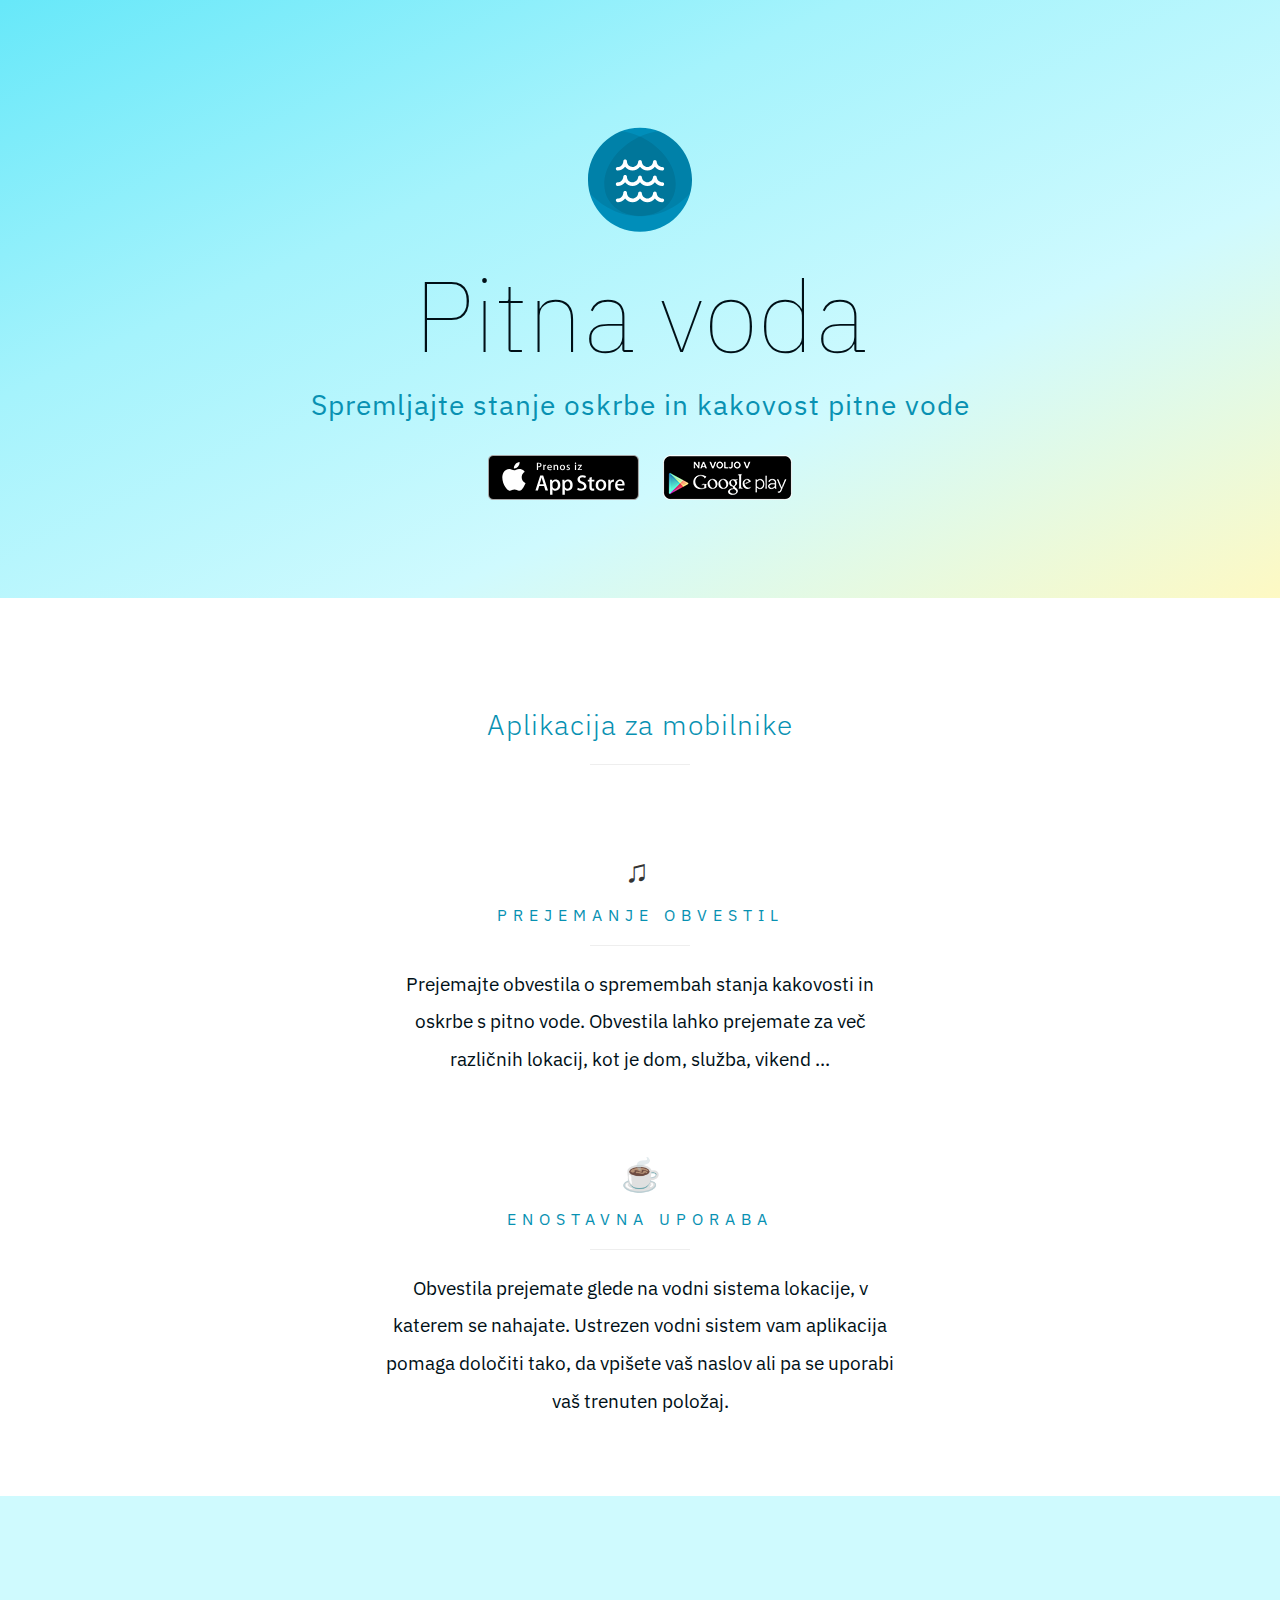
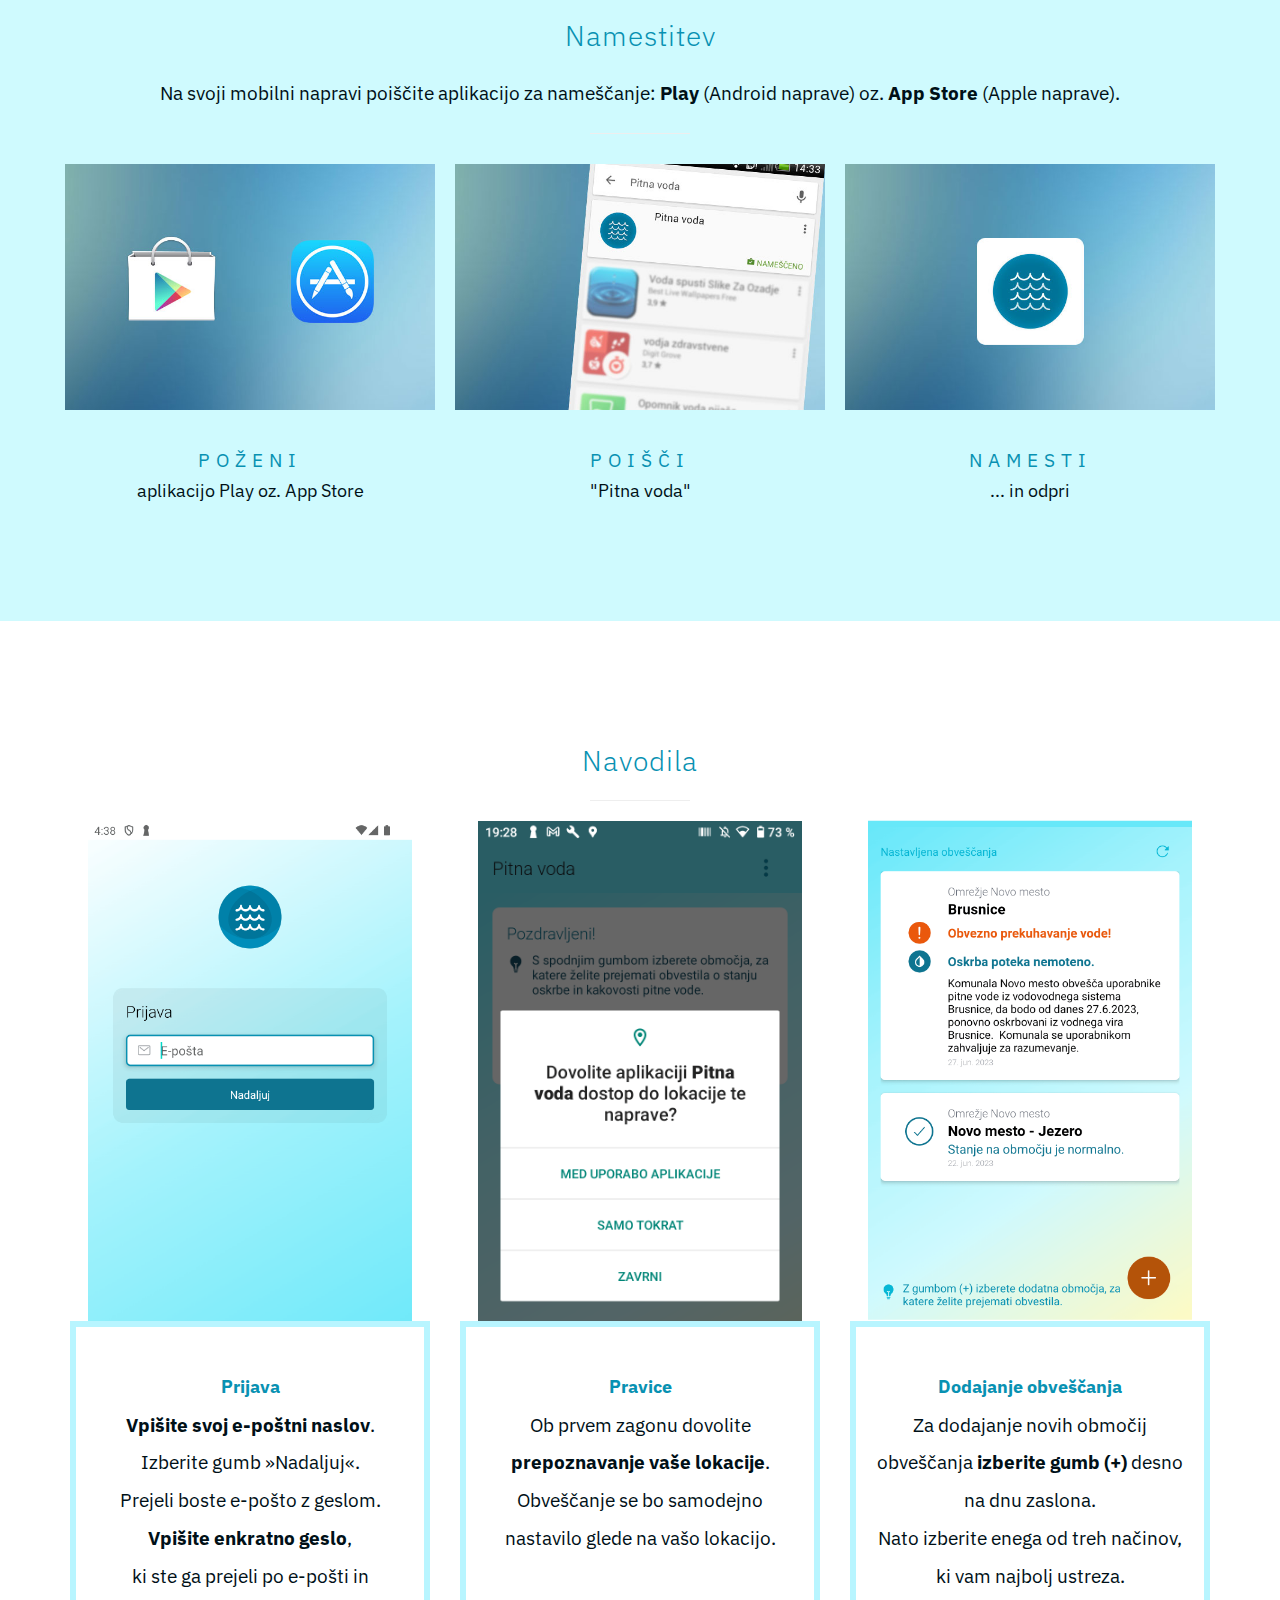
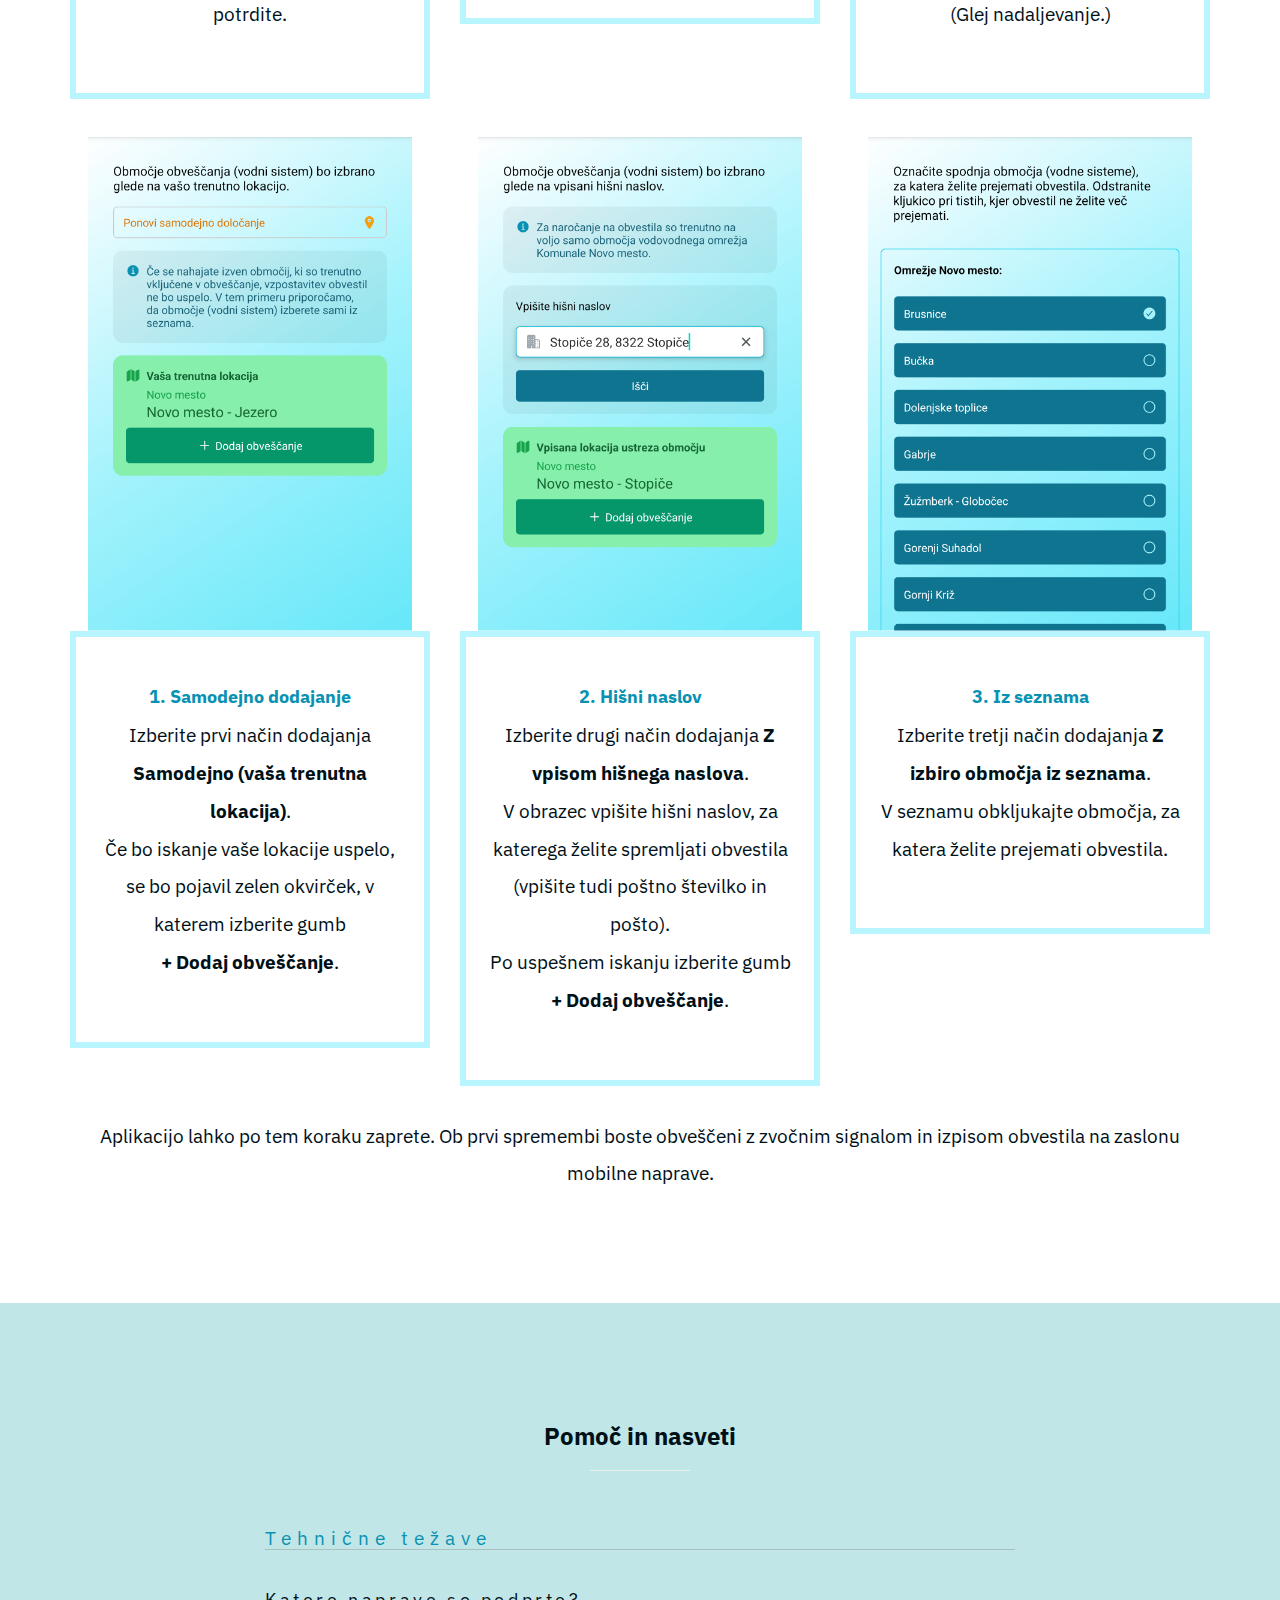
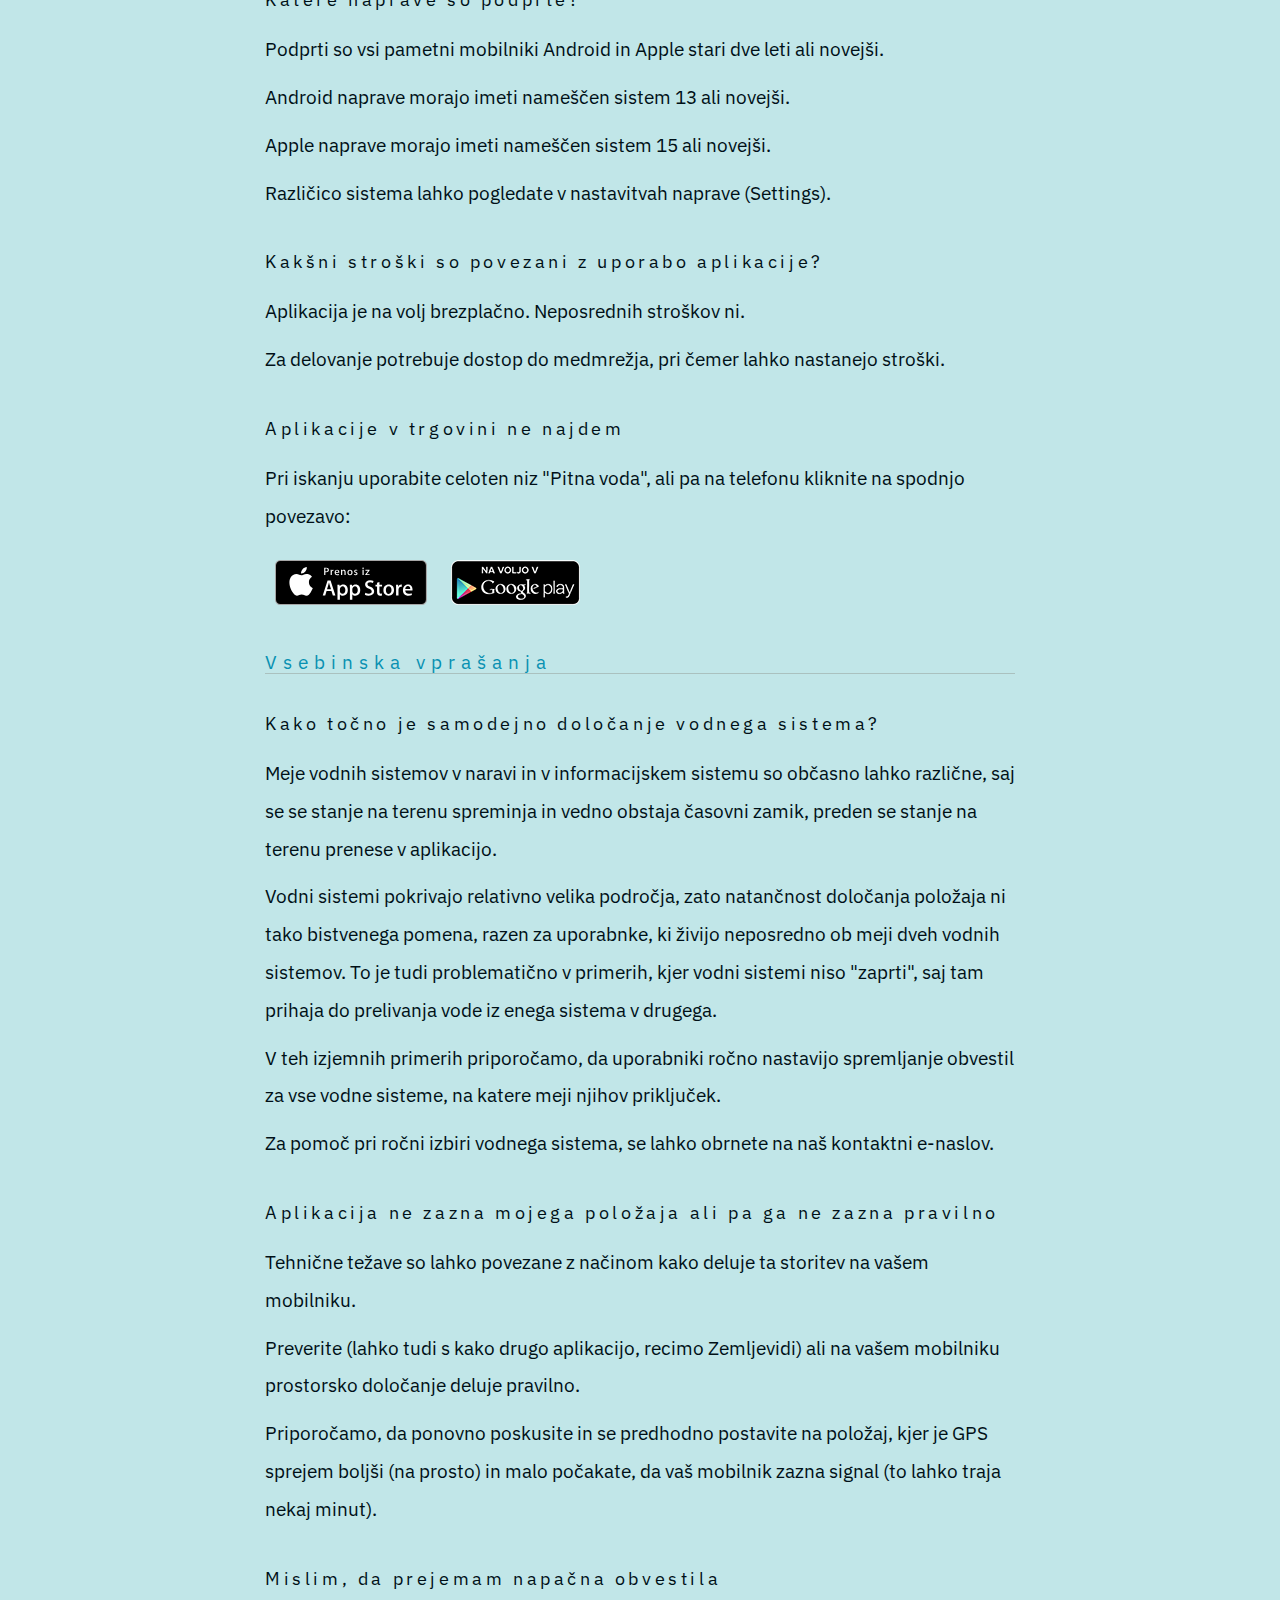
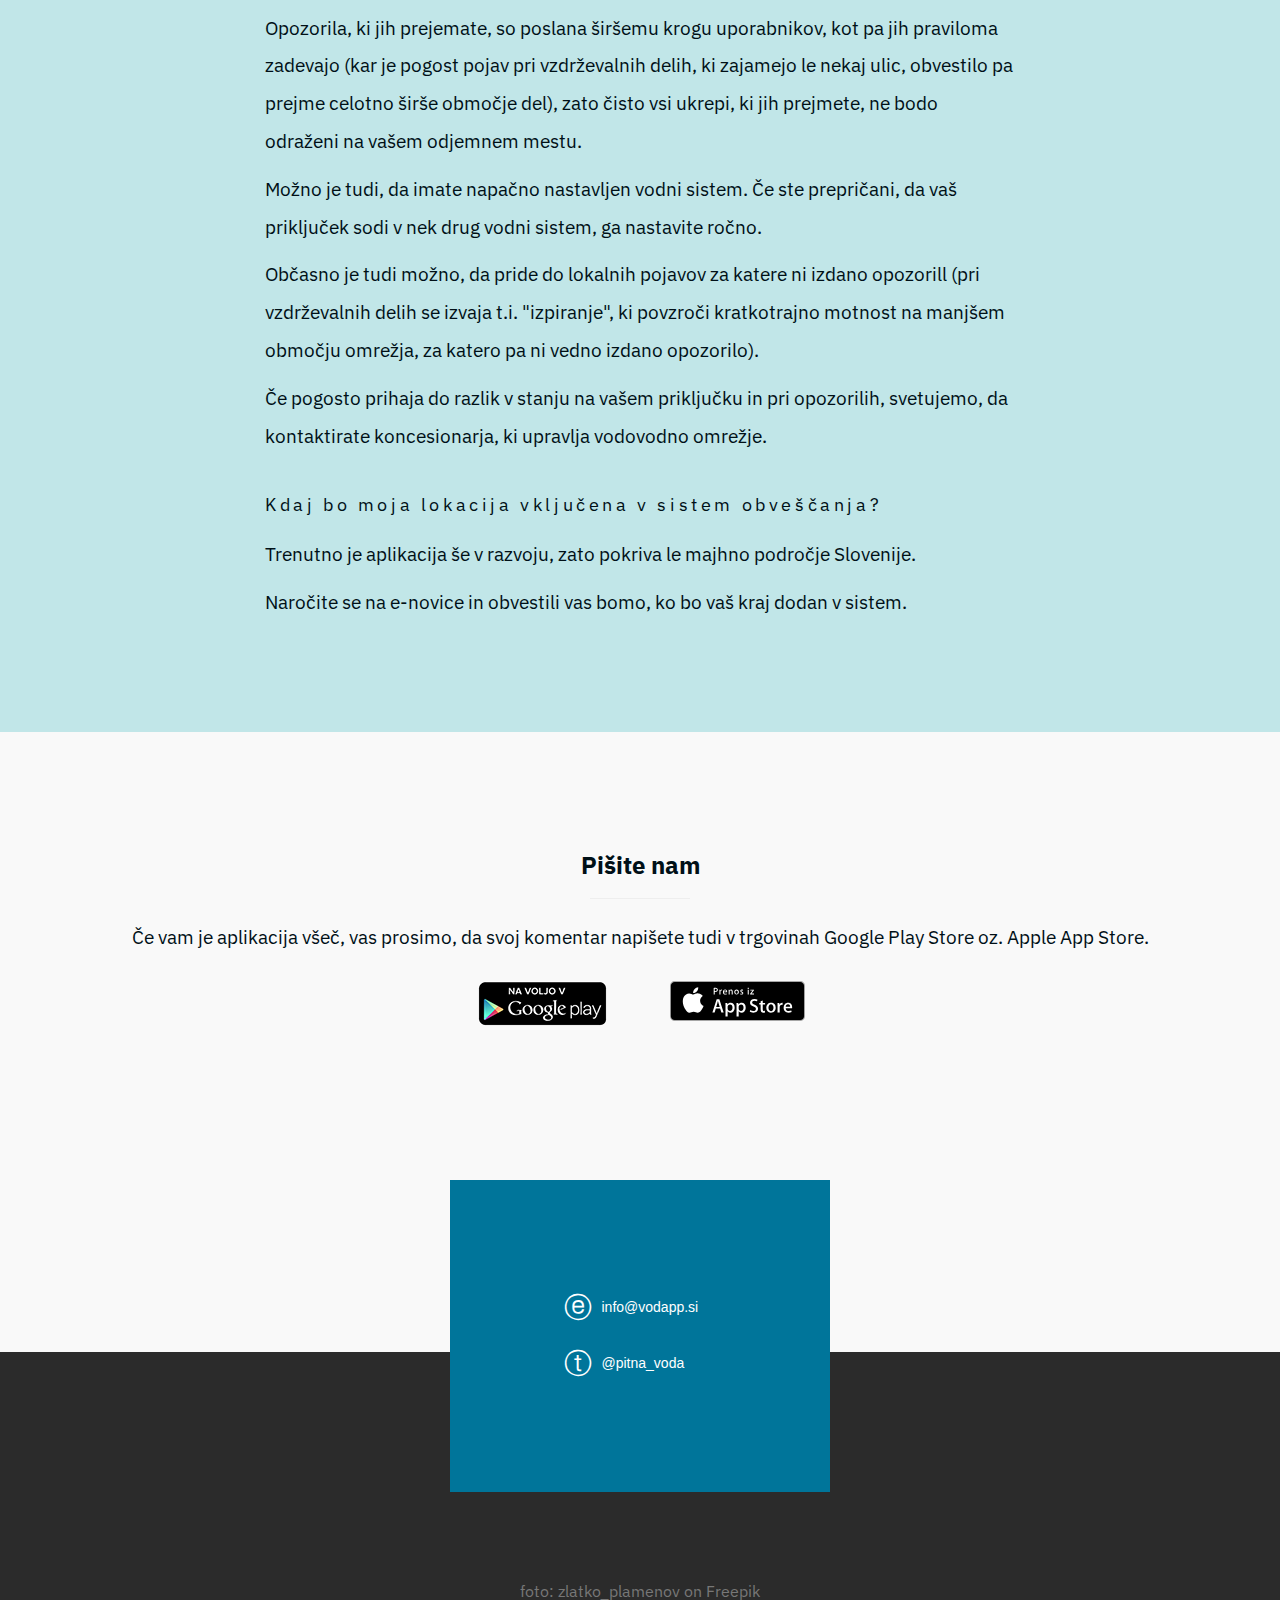
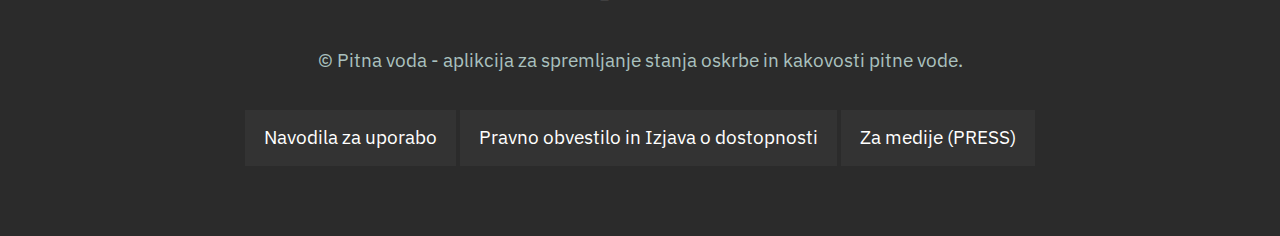
==== commit ae64e92c: "odstranjen mailchimp" ====
--- a/index.html
+++ b/index.html
@@ -361,105 +361,6 @@
               Aplikacijo lahko po tem koraku zaprete. Ob prvi spremembi boste
               obveščeni z zvočnim signalom in izpisom obvestila na zaslonu
               mobilne naprave.
-            </p>
-          </div>
-        </div>
-      </div>
-    </div>
-
-    <!-- signup div -->
-    <div id="signup">
-      <div class="container">
-        <div class="row">
-          <div class="col-md-12 col-sm-12 text-center">
-            <div class="div-title">
-              <h1 class="heading bold">E-novice</h1>
-              <hr />
-              <p>Prejemajte obvestila o posodobitvah aplikacije Pitna voda.</p>
-            </div>
-          </div>
-          <div class="col-md-offset-2 col-md-8 col-sm-12 contact-address">
-            <form
-              action="//vodapp.us14.list-manage.com/subscribe/post?u=9755004c43b3c03a47c8424af&amp;id=7d5fd89b84"
-              method="post"
-              id="mc-embedded-subscribe-form"
-              name="mc-embedded-subscribe-form"
-              class="validate wow fadeInUp animated"
-              target="_blank"
-              novalidate
-            >
-              <div class="col-md-6 col-sm-6">
-                <label for="mce-FNAME">Ime</label
-                ><input
-                  type="text"
-                  class="form-control"
-                  name="FNAME"
-                  id="mce-FNAME"
-                />
-              </div>
-              <div class="col-md-6 col-sm-6">
-                <label for="mce-LNAME">Priimek</label
-                ><input
-                  type="text"
-                  class="form-control"
-                  name="LNAME"
-                  id="mce-LNAME"
-                />
-              </div>
-              <div class="col-md-12 col-sm-12">
-                <label for="mce-EMAIL">E-pošta</label
-                ><input
-                  type="email"
-                  class="form-control"
-                  name="EMAIL"
-                  id="mce-EMAIL"
-                />
-              </div>
-              <div class="col-md-offset-2 col-md-8 col-sm-offset-2 col-sm-8">
-                <input
-                  type="submit"
-                  value="Potrdi"
-                  name="subscribe"
-                  id="mc-embedded-subscribe"
-                  class="form-control"
-                />
-              </div>
-
-              <div id="mce-responses" class="clear">
-                <div
-                  class="response"
-                  id="mce-error-response"
-                  style="display: none"
-                ></div>
-                <div
-                  class="response"
-                  id="mce-success-response"
-                  style="display: none"
-                ></div>
-              </div>
-              <!-- real people should not fill this in and expect good things - do not remove this or risk form bot signups-->
-              <div style="position: absolute; left: -5000px" aria-hidden="true">
-                <label for="mce-9755004c43b3c03a47c8424af_7d5fd89b84">*</label>
-                <input
-                  type="text"
-                  id="mce-9755004c43b3c03a47c8424af_7d5fd89b84"
-                  name="b_9755004c43b3c03a47c8424af_7d5fd89b84"
-                  tabindex="-1"
-                  value=""
-                />
-              </div>
-            </form>
-          </div>
-        </div>
-        <div class="row">
-          <div class="col-md-12 col-sm-12 text-center">
-            <p>
-              <small>
-                Obveščali vas bomo o novih področjih obveščanja, opisi novih
-                lastnostih aplikacije in dodatnih storitvah. (*) Obvezen je vpis
-                e-poštnega naslova. Vsi vpisani podatki bodo uporabljeni samo za
-                namene obveščanja te aplikacije.
-              </small>
             </p>
           </div>
         </div>
--- a/css/style.min.css
+++ b/css/style.min.css
@@ -1 +1 @@
-.icon{font-style:normal;font-weight:400;display:inline-block;text-decoration:inherit;width:1em;margin-right:.2em;text-align:center;font-variant:normal;text-transform:none;line-height:1em;-webkit-font-smoothing:antialiased;-moz-osx-font-smoothing:grayscale}.icon-beaker:before{content:"\261D"}.icon-file-pdf:before{content:"\24b6"}.icon-file-image:before{content:"\24bb"}.icon-file-word:before{content:"\24cc"}.icon-mail:before{content:"\24d4"}.icon-facebook:before{content:"\24d5"}.icon-twitter:before{content:"\24e3"}.icon-android:before{content:"\259a"}.icon-appstore:before{content:"\259e"}.icon-thumbs-up:before{content:"\2615"}.icon-paper-plane:before{content:"\266b"}.icon-ok:before{content:"\2714"}.icon-heart:before{content:"\2764"}.medium-icon{font-size:32px!important}.icon-white{color:#fff!important}.margin-right{margin-right:2em}.margin-left{margin-left:2em}.margin-top{margin-top:2em}.margin-bottom{margin-bottom:2em}body{background:#fff;font-weight:400;position:relative}h1,h2,h3,h4,h5,h6,input,li,p,q,quote,select{color:#001017;font-family:"IBM Plex Sans",-apple-system,BlinkMacSystemFont,"Segoe UI",Roboto,Helvetica,Arial,sans-serif,"Apple Color Emoji","Segoe UI Emoji","Segoe UI Symbol"}h2,h3,h5,h6{font-weight:400;letter-spacing:6px}h1{font-weight:100}h2{font-size:2em;letter-spacing:1px;color:#0891b2}h3{font-size:1.35em;font-weight:400;color:#0891b2}h4{font-weight:400}h1.heading{font-size:24px}.subheading{font-size:14px;font-weight:700;padding-bottom:60px}h2.lead{font-size:2em}.bold{font-weight:700}p{font-weight:400;line-height:2em;font-size:1.35em}a{outline:0!important}hr{width:100px}strong{font-weight:700}.section-title{padding-top:48px;padding-bottom:0}.badges{margin-top:1em}#feature{padding-top:25px;padding-bottom:25px}#contact,#navodila,#team{padding-top:100px;padding-bottom:100px}#feature,#navodila,#team{text-align:center}#team{background:#cffafe;color:#fff}footer{background:#2b2b2b;color:#fff}footer .container a{display:inline-block;padding:.5em 1em;background-color:#333}#about,.about{background:#c1e6e8;color:#001017}a.inline{display:inline!important;color:inherit!important}.preloader{position:fixed;top:0;left:0;width:100%;height:100%;z-index:99999;display:flex;flex-flow:row nowrap;justify-content:center;align-items:center;background:none repeat scroll 0 0 #fff}.sk-spinner-circle.sk-spinner{width:24px;height:24px;position:relative}.sk-spinner-circle .sk-circle{width:100%;height:100%;position:absolute;left:0;top:0}.sk-spinner-circle .sk-circle:before{content:"";display:block;margin:0 auto;width:20%;height:20%;background-color:#098;border-radius:100%;-webkit-animation:sk-circleBounceDelay 1.2s infinite ease-in;animation:sk-circleBounceDelay 1.2s infinite ease-in;-webkit-animation-fill-mode:both;animation-fill-mode:both}.sk-spinner-circle .sk-circle2{-webkit-transform:rotate(30deg);-ms-transform:rotate(30deg);transform:rotate(30deg)}.sk-spinner-circle .sk-circle3{-webkit-transform:rotate(60deg);-ms-transform:rotate(60deg);transform:rotate(60deg)}.sk-spinner-circle .sk-circle4{-webkit-transform:rotate(90deg);-ms-transform:rotate(90deg);transform:rotate(90deg)}.sk-spinner-circle .sk-circle5{-webkit-transform:rotate(120deg);-ms-transform:rotate(120deg);transform:rotate(120deg)}.sk-spinner-circle .sk-circle6{-webkit-transform:rotate(150deg);-ms-transform:rotate(150deg);transform:rotate(150deg)}.sk-spinner-circle .sk-circle7{-webkit-transform:rotate(180deg);-ms-transform:rotate(180deg);transform:rotate(180deg)}.sk-spinner-circle .sk-circle8{-webkit-transform:rotate(210deg);-ms-transform:rotate(210deg);transform:rotate(210deg)}.sk-spinner-circle .sk-circle9{-webkit-transform:rotate(240deg);-ms-transform:rotate(240deg);transform:rotate(240deg)}.sk-spinner-circle .sk-circle10{-webkit-transform:rotate(270deg);-ms-transform:rotate(270deg);transform:rotate(270deg)}.sk-spinner-circle .sk-circle11{-webkit-transform:rotate(300deg);-ms-transform:rotate(300deg);transform:rotate(300deg)}.sk-spinner-circle .sk-circle12{-webkit-transform:rotate(330deg);-ms-transform:rotate(330deg);transform:rotate(330deg)}.sk-spinner-circle .sk-circle2:before{-webkit-animation-delay:-1.1s;animation-delay:-1.1s}.sk-spinner-circle .sk-circle3:before{-webkit-animation-delay:-1s;animation-delay:-1s}.sk-spinner-circle .sk-circle4:before{-webkit-animation-delay:-.9s;animation-delay:-.9s}.sk-spinner-circle .sk-circle5:before{-webkit-animation-delay:-.8s;animation-delay:-.8s}.sk-spinner-circle .sk-circle6:before{-webkit-animation-delay:-.7s;animation-delay:-.7s}.sk-spinner-circle .sk-circle7:before{-webkit-animation-delay:-.6s;animation-delay:-.6s}.sk-spinner-circle .sk-circle8:before{-webkit-animation-delay:-.5s;animation-delay:-.5s}.sk-spinner-circle .sk-circle9:before{-webkit-animation-delay:-.4s;animation-delay:-.4s}.sk-spinner-circle .sk-circle10:before{-webkit-animation-delay:-.3s;animation-delay:-.3s}.sk-spinner-circle .sk-circle11:before{-webkit-animation-delay:-.2s;animation-delay:-.2s}.sk-spinner-circle .sk-circle12:before{-webkit-animation-delay:-.1s;animation-delay:-.1s}@-webkit-keyframes sk-circleBounceDelay{0%,100%,80%{-webkit-transform:scale(0);transform:scale(0)}40%{-webkit-transform:scale(1);transform:scale(1)}}@keyframes sk-circleBounceDelay{0%,100%,80%{-webkit-transform:scale(0);transform:scale(0)}40%{-webkit-transform:scale(1);transform:scale(1)}}.sticky-navigation{opacity:0}.navbar-default{background:#fff;border:none;box-shadow:0 2px 8px 0 rgba(50,50,50,.08);margin:0!important;padding:0}.navbar-default .navbar-brand{color:#006b9e;font-weight:700;font-size:40px;line-height:40px;padding:12px 0 0 12px}.navbar-default .navbar-brand img{width:40px;height:40px;margin-right:6px;float:left}.navbar-default .navbar-nav li a{color:#606060;font-weight:700;letter-spacing:2px;font-size:11px;line-height:40px;padding-right:20px;padding-left:20px}.navbar-default .navbar-nav li a:hover{color:#006b9e}.navbar-default .navbar-nav>li>a:focus,.navbar-default .navbar-nav>li>a:hover{color:#006b9e;background-color:transparent}.navbar-default .navbar-nav>.active>a,.navbar-default .navbar-nav>.active>a:focus,.navbar-default .navbar-nav>.active>a:hover{color:#006b9e;background-color:transparent}.navbar-default .navbar-toggle{border:none;padding-top:10px}.navbar-default .navbar-toggle .icon-bar{background:#006b9e;border-color:transparent}.navbar-default .navbar-toggle:focus,.navbar-default .navbar-toggle:hover{background-color:transparent}.hero{background-size:auto 70vb,auto 40%,auto 60%;background-position:bottom left,top left,bottom left;background-repeat:no-repeat;background-image:url(images/app-img-ORH8V51-1500.webp),linear-gradient(to right bottom,#67e8f9,#a5f3fc,#cffafe,#fef9c3),linear-gradient(to bottom,rgb(255 255 255),rgb(255 255 255))}#home{color:#fff;padding-top:120px;padding-bottom:120px;text-align:center;max-width:100%;overflow-x:hidden}#home h1{font-size:100px}#home .btn{background:0 0;border:4px solid #fff;border-radius:0;color:#fff;font-weight:700;letter-spacing:2px;padding:12px 42px;margin-top:40px;margin-right:16px;transition:all .4s ease-in}#home .btn:hover{background:#aac1bf;border-color:transparent}#home .btn-danger{background:#aac1bf;border-color:transparent}.logo{width:120px;height:120px}#home .logo,#home .splash{display:block;margin:0 auto}#home .splash{margin-bottom:100px}#home .store{margin:10px}#feature .col-md-12{padding-top:30px;padding-bottom:40px}#feature img{margin:0 auto}#feature h3{font-size:16px}#team{padding-bottom:0}#team .col-md-4{padding:10px}#team .team-wrapper .team-des{position:relative;cursor:pointer;padding-top:60px;padding-bottom:60px;bottom:40px;transition:all .4s ease-in-out}#team .team-wrapper:hover .team-des{background:#fff;bottom:60px}#team a{color:#15576b;text-decoration:underline}#navodila .plan{background:#fff;padding:40px 0 60px 0;margin-bottom:32px;border:6px solid #b8f5ff}#navodila .plan .plan_title{background:#f9f9f9;border-radius:50%;width:180px;height:180px;margin:0 auto}#navodila h4{font-weight:700;color:#0891b2}#navodila .plan h3{font-size:16px;font-weight:700;line-height:180px}#navodila .plan h2{font-weight:700;padding:30px}#navodila .plan p{margin:0 1em}#navodila .plan ul{padding:0}#navodila .plan ul li{display:block;font-weight:700;font-size:16px;letter-spacing:2px;padding:30px 0 10px 0}#navodila .plan .btn{background:#fff;border:none;border-radius:0;color:#2b2b2b;font-size:16px;font-weight:700;padding:16px 60px;transition:all .4s ease-in;margin-top:20px;text-transform:uppercase}#navodila .plan .btn:hover{background:#eee}.navodila a{display:inline-block;padding:.5em 1em;border:3px solid #bd0e01;background:#f44336;margin:2em 0 0;color:#fff}.navodila a:hover{background:#bd0e01;text-decoration:none}#navodila figure{position:relative}#navodila figure figcaption{position:relative;margin-top:500px}#navodila figure img{max-width:90%;height:auto;margin:0 auto -20px;clip-path:inset(0 0 20px 0);position:absolute;top:0;left:18px;margin-top:-500px}#navodila figure.anim img:nth-child(1){animation:ayanim1 12s infinite;-webkit-animation:ayanim1 12s infinite;opacity:1}#navodila figure.anim img:nth-child(2){animation:ayanim2 12s infinite;-webkit-animation:ayanim2 12s infinite;opacity:0}#navodila figure.anim img:nth-child(3){animation:ayanim3 12s infinite;-webkit-animation:ayanim3 12s infinite;opacity:0}#navodila figure img.pravice{clip-path:inset(0 0 100px 0);margin-bottom:-100px}#navodila figure img.domov{clip-path:inset(57px 0 20px 0);margin-top:-557px;opacity:1}@keyframes ayanim1{0%{opacity:1}30%{opacity:1}33%{opacity:0}63%{opacity:0}66%{opacity:0}97%{opacity:0}100%{opacity:0}}@keyframes ayanim2{0%{opacity:0}30%{opacity:0}33%{opacity:1}63%{opacity:1}66%{opacity:0}97%{opacity:0}100%{opacity:0}}@keyframes ayanim3{0%{opacity:0}30%{opacity:0}33%{opacity:0}63%{opacity:0}66%{opacity:1}97%{opacity:1}100%{opacity:0}}#navodila.navodila h3{line-height:3em}#navodila.navodila .plan.p2 h3{padding:65px 0 0}#contact{background:#f9f9f9;padding-bottom:0}#contact a{color:#fff;display:block;padding:1em}#contact a .icon{vertical-align:middle;text-decoration:none!important}#contact .contact-address{color:#fff;position:relative;top:140px}#contact .contact-address p{line-height:16px}#contact .contact-email,#contact .contact-phone,#contact .contact-website{padding:100px}#contact .contact-email{background:#00759a}#contact .contact-phone{background:#2b2b2b}#contact .contact-website{background:#fff}#contact h3{font-size:16px;font-weight:700;letter-spacing:2px;padding-bottom:12px}#contact .medium-icon{color:#fff;font-size:28px!important}#contact .contact-info div{padding-top:14px;padding-bottom:14px}#contact .form-control{background:0 0;border-radius:0;border-top:0;border-right:0;border-left:0;border-bottom:2px solid #aac1bf;box-shadow:none;color:#fff;margin-top:10px;margin-bottom:10px;transition:all .4s ease-in}#contact .form-control:focus{border-bottom-color:#202020}#contact input{height:60px}#contact input[type=submit]{border:2px solid #098;color:#2b2b2b;font-weight:700;letter-spacing:1px;margin-top:18px}#contact input[type=submit]:hover{background:#098}footer{text-align:center;padding-top:200px;padding-bottom:60px}footer a,footer a:hover{color:#fff}footer p{color:#aac1bf}footer p{padding-top:20px}footer.lite{background-color:#f9f9f9;padding:20px;flex:1;align-items:flex-end;display:flex}footer.lite p{color:#098;text-align:center;font-size:12px}.social-icon{padding:0;margin:0}.social-icon li{list-style:none;display:inline-block;padding:10px}.social-icon li a,.social-icon-icon{border:1px solid #aac1bf;border-radius:50%;color:#aac1bf;font-size:18px;width:60px;height:60px;line-height:60px;text-align:center;text-decoration:none;transition:all .4s ease-in}.social-icon li a:hover{background:#aac1bf;color:#2b2b2b}.social-icon-icon{display:inline-block;width:36px;height:36px;line-height:36px;color:#fff;vertical-align:middle}#signup{background:#c1e6e8;padding:100px 0;margin-top:100px}#signup .signup-address{color:#fff;position:relative;top:140px}#signup .signup-address p{line-height:16px}#signup .signup-email,#signup .signup-phone,#signup .signup-website{padding:100px}#signup .signup-email{background:#098}#signup .signup-phone{background:#2b2b2b}#signup .signup-website{background:#aac1bf}#signup h3{font-size:16px;font-weight:700;letter-spacing:2px;padding-bottom:12px}#signup .medium-icon{color:#fff;font-size:28px!important}#signup .signup-info div{padding-top:14px;padding-bottom:14px}#signup .form-control::placeholder{color:#001017}#signup label{margin:0}#signup .form-control{background:0 0;border-radius:0;border-top:0;border-right:0;border-left:0;border-bottom:2px solid #aac1bf;box-shadow:none;color:#001017;margin-top:0;margin-bottom:20px;transition:all .4s ease-in}#signup .form-control:focus{border-bottom-color:#202020;color:#202020}#signup input{height:60px}#signup input[type=submit]{border:2px solid #aac1bf;color:#2b2b2b;font-weight:700;letter-spacing:1px;margin-top:18px;background:#fff}#signup input[type=submit]:hover{background:#82fdef}#help{padding:100px 0}#help h3{margin:2em 0 1em;border-bottom:1px solid #aac1bf}#help h4{margin:2em 0 1em;line-height:1.5em;letter-spacing:.2em}.store{width:auto;height:45px;display:inline-block;margin:10px}.social-icon li{list-style:none;display:block;padding:10px;margin:0 auto;width:100%;text-align:center}.legal{font-weight:100;font-size:1em;padding:2em 0}.legal p{padding:0;color:#001017}.legal footer a{color:#fff}#about .legal li{font-weight:400;letter-spacing:1px;line-height:28px;margin:.2em 0}#about .legal h2{font-size:1.5em}#about .legal h3{font-size:1.2em}quote{padding:1em 0}#account{min-height:100vh;display:flex;flex-direction:column;align-items:stretch}#press #navodila a{color:#fff}#press #navodila i.fa{font-size:2em;display:block;float:none;margin:1em;color:#2b2b2b}#press #navodila .plan.bg-blue{background:#039be5}#press #navodila .plan.bg-blue-2{background:#2c94c8}#press #navodila .plan.bg-blue-3{background:#81b9d5}#press #navodila .plan.bg-pink{background:#f2bcfb}#press #navodila .plan.bg-pink-2{background:#de8fec}#press #navodila .plan.bg-pink-3{background:#bb6cc9}#press #navodila .plan.bg-amber{background:#ffa000}#press #navodila .plan.bg-amber-2{background:#db8900}#press #navodila .plan.bg-amber-3{background:#bf7801}#press #navodila .plan.bg-green{background:#8bc34a}#press #navodila .plan.bg-green-2{background:#77b035}#press #navodila .plan.bg-green-3{background:#679f27}body#press .icon{display:block;margin:0 auto}@media (max-width:1170px){.hero{background-size:auto 100vb,auto 40%,auto 60%;background-position:-150px 750px,top left,bottom left}}@media (min-width:767px) and (max-width:970px){#feature{padding-bottom:0}.hero{background-size:auto 80vb,auto 40%,auto 60%;background-position:-280px 750px,top left,bottom left}}@media (min-width:461px) and (max-width:768px){#feature{padding-bottom:0}.hero{background-size:auto 70vb,auto 40%,auto 60%}}@media (max-width:460px){.hero{background-size:auto 70vb,auto 40%,auto 60%;background-position:-150px bottom,top left,bottom left}#feature{padding-bottom:640px}#home{padding-top:60px;padding-bottom:60px;min-height:0}#home h1{font-size:3em}#contact .contact-address{text-align:left}#contact .contact-email,#contact .contact-phone,#contact .contact-website{padding:40px 0}.navbar-default .navbar-brand{font-size:32px}.navbar-default .navbar-brand img{width:36px;height:36px}#help h3{letter-spacing:0}}+.icon{font-style:normal;font-weight:400;display:inline-block;text-decoration:inherit;width:1em;margin-right:.2em;text-align:center;font-variant:normal;text-transform:none;line-height:1em;-webkit-font-smoothing:antialiased;-moz-osx-font-smoothing:grayscale}.icon-beaker:before{content:"\261D"}.icon-file-pdf:before{content:"\24b6"}.icon-file-image:before{content:"\24bb"}.icon-file-word:before{content:"\24cc"}.icon-mail:before{content:"\24d4"}.icon-facebook:before{content:"\24d5"}.icon-twitter:before{content:"\24e3"}.icon-android:before{content:"\259a"}.icon-appstore:before{content:"\259e"}.icon-thumbs-up:before{content:"\2615"}.icon-paper-plane:before{content:"\266b"}.icon-ok:before{content:"\2714"}.icon-heart:before{content:"\2764"}.medium-icon{font-size:32px!important}.icon-white{color:#fff!important}.margin-right{margin-right:2em}.margin-left{margin-left:2em}.margin-top{margin-top:2em}.margin-bottom{margin-bottom:2em}body{background:#fff;font-weight:400;position:relative}h1,h2,h3,h4,h5,h6,input,li,p,q,quote,select{color:#001017;font-family:"IBM Plex Sans",-apple-system,BlinkMacSystemFont,"Segoe UI",Roboto,Helvetica,Arial,sans-serif,"Apple Color Emoji","Segoe UI Emoji","Segoe UI Symbol"}h2,h3,h5,h6{font-weight:400;letter-spacing:6px}h1{font-weight:100}h2{font-size:2em;letter-spacing:1px;color:#0891b2}h3{font-size:1.35em;font-weight:400;color:#0891b2}h4{font-weight:400}h1.heading{font-size:24px}.subheading{font-size:14px;font-weight:700;padding-bottom:60px}h2.lead{font-size:2em}.bold{font-weight:700}p{font-weight:400;line-height:2em;font-size:1.35em}a{outline:0!important}hr{width:100px}strong{font-weight:700}.section-title{padding-top:48px;padding-bottom:0}.badges{margin-top:1em}#feature{padding-top:25px;padding-bottom:25px}#contact,#navodila,#team{padding-top:100px;padding-bottom:100px}#feature,#navodila,#team{text-align:center}#team{background:#cffafe;color:#fff}footer{background:#2b2b2b;color:#fff}footer .container a{display:inline-block;padding:.5em 1em;background-color:#333}#about,.about{background:#c1e6e8;color:#001017}a.inline{display:inline!important;color:inherit!important}.preloader{position:fixed;top:0;left:0;width:100%;height:100%;z-index:99999;display:flex;flex-flow:row nowrap;justify-content:center;align-items:center;background:none repeat scroll 0 0 #fff}.sk-spinner-circle.sk-spinner{width:24px;height:24px;position:relative}.sk-spinner-circle .sk-circle{width:100%;height:100%;position:absolute;left:0;top:0}.sk-spinner-circle .sk-circle:before{content:"";display:block;margin:0 auto;width:20%;height:20%;background-color:#098;border-radius:100%;-webkit-animation:sk-circleBounceDelay 1.2s infinite ease-in;animation:sk-circleBounceDelay 1.2s infinite ease-in;-webkit-animation-fill-mode:both;animation-fill-mode:both}.sk-spinner-circle .sk-circle2{-webkit-transform:rotate(30deg);-ms-transform:rotate(30deg);transform:rotate(30deg)}.sk-spinner-circle .sk-circle3{-webkit-transform:rotate(60deg);-ms-transform:rotate(60deg);transform:rotate(60deg)}.sk-spinner-circle .sk-circle4{-webkit-transform:rotate(90deg);-ms-transform:rotate(90deg);transform:rotate(90deg)}.sk-spinner-circle .sk-circle5{-webkit-transform:rotate(120deg);-ms-transform:rotate(120deg);transform:rotate(120deg)}.sk-spinner-circle .sk-circle6{-webkit-transform:rotate(150deg);-ms-transform:rotate(150deg);transform:rotate(150deg)}.sk-spinner-circle .sk-circle7{-webkit-transform:rotate(180deg);-ms-transform:rotate(180deg);transform:rotate(180deg)}.sk-spinner-circle .sk-circle8{-webkit-transform:rotate(210deg);-ms-transform:rotate(210deg);transform:rotate(210deg)}.sk-spinner-circle .sk-circle9{-webkit-transform:rotate(240deg);-ms-transform:rotate(240deg);transform:rotate(240deg)}.sk-spinner-circle .sk-circle10{-webkit-transform:rotate(270deg);-ms-transform:rotate(270deg);transform:rotate(270deg)}.sk-spinner-circle .sk-circle11{-webkit-transform:rotate(300deg);-ms-transform:rotate(300deg);transform:rotate(300deg)}.sk-spinner-circle .sk-circle12{-webkit-transform:rotate(330deg);-ms-transform:rotate(330deg);transform:rotate(330deg)}.sk-spinner-circle .sk-circle2:before{-webkit-animation-delay:-1.1s;animation-delay:-1.1s}.sk-spinner-circle .sk-circle3:before{-webkit-animation-delay:-1s;animation-delay:-1s}.sk-spinner-circle .sk-circle4:before{-webkit-animation-delay:-.9s;animation-delay:-.9s}.sk-spinner-circle .sk-circle5:before{-webkit-animation-delay:-.8s;animation-delay:-.8s}.sk-spinner-circle .sk-circle6:before{-webkit-animation-delay:-.7s;animation-delay:-.7s}.sk-spinner-circle .sk-circle7:before{-webkit-animation-delay:-.6s;animation-delay:-.6s}.sk-spinner-circle .sk-circle8:before{-webkit-animation-delay:-.5s;animation-delay:-.5s}.sk-spinner-circle .sk-circle9:before{-webkit-animation-delay:-.4s;animation-delay:-.4s}.sk-spinner-circle .sk-circle10:before{-webkit-animation-delay:-.3s;animation-delay:-.3s}.sk-spinner-circle .sk-circle11:before{-webkit-animation-delay:-.2s;animation-delay:-.2s}.sk-spinner-circle .sk-circle12:before{-webkit-animation-delay:-.1s;animation-delay:-.1s}@-webkit-keyframes sk-circleBounceDelay{0%,100%,80%{-webkit-transform:scale(0);transform:scale(0)}40%{-webkit-transform:scale(1);transform:scale(1)}}@keyframes sk-circleBounceDelay{0%,100%,80%{-webkit-transform:scale(0);transform:scale(0)}40%{-webkit-transform:scale(1);transform:scale(1)}}.sticky-navigation{opacity:0}.navbar-default{background:#fff;border:none;box-shadow:0 2px 8px 0 rgba(50,50,50,.08);margin:0!important;padding:0}.navbar-default .navbar-brand{color:#006b9e;font-weight:700;font-size:40px;line-height:40px;padding:12px 0 0 12px}.navbar-default .navbar-brand img{width:40px;height:40px;margin-right:6px;float:left}.navbar-default .navbar-nav li a{color:#606060;font-weight:700;letter-spacing:2px;font-size:11px;line-height:40px;padding-right:20px;padding-left:20px}.navbar-default .navbar-nav li a:hover{color:#006b9e}.navbar-default .navbar-nav>li>a:focus,.navbar-default .navbar-nav>li>a:hover{color:#006b9e;background-color:transparent}.navbar-default .navbar-nav>.active>a,.navbar-default .navbar-nav>.active>a:focus,.navbar-default .navbar-nav>.active>a:hover{color:#006b9e;background-color:transparent}.navbar-default .navbar-toggle{border:none;padding-top:10px}.navbar-default .navbar-toggle .icon-bar{background:#006b9e;border-color:transparent}.navbar-default .navbar-toggle:focus,.navbar-default .navbar-toggle:hover{background-color:transparent}.hero{background-size:auto 70vb,auto 40%,auto 60%;background-position:bottom left,top left,bottom left;background-repeat:no-repeat;background-image:url(images/app-img-ORH8V51-1500.webp),linear-gradient(to right bottom,#67e8f9,#a5f3fc,#cffafe,#fef9c3),linear-gradient(to bottom,rgb(255 255 255),rgb(255 255 255))}#home{color:#fff;padding-top:120px;padding-bottom:120px;text-align:center;max-width:100%;overflow-x:hidden}#home h1{font-size:100px}#home .btn{background:0 0;border:4px solid #fff;border-radius:0;color:#fff;font-weight:700;letter-spacing:2px;padding:12px 42px;margin-top:40px;margin-right:16px;transition:all .4s ease-in}#home .btn:hover{background:#aac1bf;border-color:transparent}#home .btn-danger{background:#aac1bf;border-color:transparent}.logo{width:120px;height:120px}#home .logo,#home .splash{display:block;margin:0 auto}#home .splash{margin-bottom:100px}#home .store{margin:10px}#feature .col-md-12{padding-top:30px;padding-bottom:40px}#feature img{margin:0 auto}#feature h3{font-size:16px}#team{padding-bottom:0}#team .col-md-4{padding:10px}#team .team-wrapper .team-des{position:relative;cursor:pointer;padding-top:60px;padding-bottom:60px;bottom:40px;transition:all .4s ease-in-out}#team .team-wrapper:hover .team-des{background:#fff;bottom:60px}#team a{color:#15576b;text-decoration:underline}#navodila .plan{background:#fff;padding:40px 0 60px 0;margin-bottom:32px;border:6px solid #b8f5ff}#navodila .plan .plan_title{background:#f9f9f9;border-radius:50%;width:180px;height:180px;margin:0 auto}#navodila h4{font-weight:700;color:#0891b2}#navodila .plan h3{font-size:16px;font-weight:700;line-height:180px}#navodila .plan h2{font-weight:700;padding:30px}#navodila .plan p{margin:0 1em}#navodila .plan ul{padding:0}#navodila .plan ul li{display:block;font-weight:700;font-size:16px;letter-spacing:2px;padding:30px 0 10px 0}#navodila .plan .btn{background:#fff;border:none;border-radius:0;color:#2b2b2b;font-size:16px;font-weight:700;padding:16px 60px;transition:all .4s ease-in;margin-top:20px;text-transform:uppercase}#navodila .plan .btn:hover{background:#eee}.navodila a{display:inline-block;padding:.5em 1em;border:3px solid #bd0e01;background:#f44336;margin:2em 0 0;color:#fff}.navodila a:hover{background:#bd0e01;text-decoration:none}#navodila figure{position:relative}#navodila figure figcaption{position:relative;margin-top:500px}#navodila figure img{max-width:90%;height:auto;margin:0 auto -20px;clip-path:inset(0 0 20px 0);position:absolute;top:0;left:18px;margin-top:-500px}#navodila figure.anim img:nth-child(1){animation:ayanim1 12s infinite;-webkit-animation:ayanim1 12s infinite;opacity:1}#navodila figure.anim img:nth-child(2){animation:ayanim2 12s infinite;-webkit-animation:ayanim2 12s infinite;opacity:0}#navodila figure.anim img:nth-child(3){animation:ayanim3 12s infinite;-webkit-animation:ayanim3 12s infinite;opacity:0}#navodila figure img.pravice{clip-path:inset(0 0 100px 0);margin-bottom:-100px}#navodila figure img.domov{clip-path:inset(57px 0 20px 0);margin-top:-557px;opacity:1}@keyframes ayanim1{0%{opacity:1}30%{opacity:1}33%{opacity:0}63%{opacity:0}66%{opacity:0}97%{opacity:0}100%{opacity:0}}@keyframes ayanim2{0%{opacity:0}30%{opacity:0}33%{opacity:1}63%{opacity:1}66%{opacity:0}97%{opacity:0}100%{opacity:0}}@keyframes ayanim3{0%{opacity:0}30%{opacity:0}33%{opacity:0}63%{opacity:0}66%{opacity:1}97%{opacity:1}100%{opacity:0}}#navodila.navodila h3{line-height:3em}#navodila.navodila .plan.p2 h3{padding:65px 0 0}#contact{background:#f9f9f9;padding-bottom:0}#contact a{color:#fff;display:block;padding:1em}#contact a .icon{vertical-align:middle;text-decoration:none!important}#contact .contact-address{color:#fff;position:relative;top:140px}#contact .contact-address p{line-height:16px}#contact .contact-email,#contact .contact-phone,#contact .contact-website{padding:100px}#contact .contact-email{background:#00759a}#contact .contact-phone{background:#2b2b2b}#contact .contact-website{background:#fff}#contact h3{font-size:16px;font-weight:700;letter-spacing:2px;padding-bottom:12px}#contact .medium-icon{color:#fff;font-size:28px!important}#contact .contact-info div{padding-top:14px;padding-bottom:14px}#contact .form-control{background:0 0;border-radius:0;border-top:0;border-right:0;border-left:0;border-bottom:2px solid #aac1bf;box-shadow:none;color:#fff;margin-top:10px;margin-bottom:10px;transition:all .4s ease-in}#contact .form-control:focus{border-bottom-color:#202020}#contact input{height:60px}#contact input[type=submit]{border:2px solid #098;color:#2b2b2b;font-weight:700;letter-spacing:1px;margin-top:18px}#contact input[type=submit]:hover{background:#098}footer{text-align:center;padding-top:200px;padding-bottom:60px}footer a,footer a:hover{color:#fff}footer p{color:#aac1bf}footer p{padding-top:20px}footer.lite{background-color:#f9f9f9;padding:20px;flex:1;align-items:flex-end;display:flex}footer.lite p{color:#098;text-align:center;font-size:12px}.social-icon{padding:0;margin:0}.social-icon li{list-style:none;display:inline-block;padding:10px}.social-icon li a,.social-icon-icon{border:1px solid #aac1bf;border-radius:50%;color:#aac1bf;font-size:18px;width:60px;height:60px;line-height:60px;text-align:center;text-decoration:none;transition:all .4s ease-in}.social-icon li a:hover{background:#aac1bf;color:#2b2b2b}.social-icon-icon{display:inline-block;width:36px;height:36px;line-height:36px;color:#fff;vertical-align:middle}#help{background:#c1e6e8;padding:100px 0}#help h3{margin:2em 0 1em;border-bottom:1px solid #aac1bf}#help h4{margin:2em 0 1em;line-height:1.5em;letter-spacing:.2em}.store{width:auto;height:45px;display:inline-block;margin:10px}.social-icon li{list-style:none;display:block;padding:10px;margin:0 auto;width:100%;text-align:center}.legal{font-weight:100;font-size:1em;padding:2em 0}.legal p{padding:0;color:#001017}.legal footer a{color:#fff}#about .legal li{font-weight:400;letter-spacing:1px;line-height:28px;margin:.2em 0}#about .legal h2{font-size:1.5em}#about .legal h3{font-size:1.2em}quote{padding:1em 0}#account{min-height:100vh;display:flex;flex-direction:column;align-items:stretch}#press #navodila a{color:#fff}#press #navodila i.fa{font-size:2em;display:block;float:none;margin:1em;color:#2b2b2b}#press #navodila .plan.bg-blue{background:#039be5}#press #navodila .plan.bg-blue-2{background:#2c94c8}#press #navodila .plan.bg-blue-3{background:#81b9d5}#press #navodila .plan.bg-pink{background:#f2bcfb}#press #navodila .plan.bg-pink-2{background:#de8fec}#press #navodila .plan.bg-pink-3{background:#bb6cc9}#press #navodila .plan.bg-amber{background:#ffa000}#press #navodila .plan.bg-amber-2{background:#db8900}#press #navodila .plan.bg-amber-3{background:#bf7801}#press #navodila .plan.bg-green{background:#8bc34a}#press #navodila .plan.bg-green-2{background:#77b035}#press #navodila .plan.bg-green-3{background:#679f27}body#press .icon{display:block;margin:0 auto}@media (max-width:1170px){.hero{background-size:auto 100vb,auto 40%,auto 60%;background-position:-150px 750px,top left,bottom left}}@media (min-width:767px) and (max-width:970px){#feature{padding-bottom:0}.hero{background-size:auto 80vb,auto 40%,auto 60%;background-position:-280px 750px,top left,bottom left}}@media (min-width:461px) and (max-width:768px){#feature{padding-bottom:0}.hero{background-size:auto 70vb,auto 40%,auto 60%}}@media (max-width:460px){.hero{background-size:auto 70vb,auto 40%,auto 60%;background-position:-150px bottom,top left,bottom left}#feature{padding-bottom:640px}#home{padding-top:60px;padding-bottom:60px;min-height:0}#home h1{font-size:3em}#contact .contact-address{text-align:left}#contact .contact-email,#contact .contact-phone,#contact .contact-website{padding:40px 0}.navbar-default .navbar-brand{font-size:32px}.navbar-default .navbar-brand img{width:36px;height:36px}#help h3{letter-spacing:0}}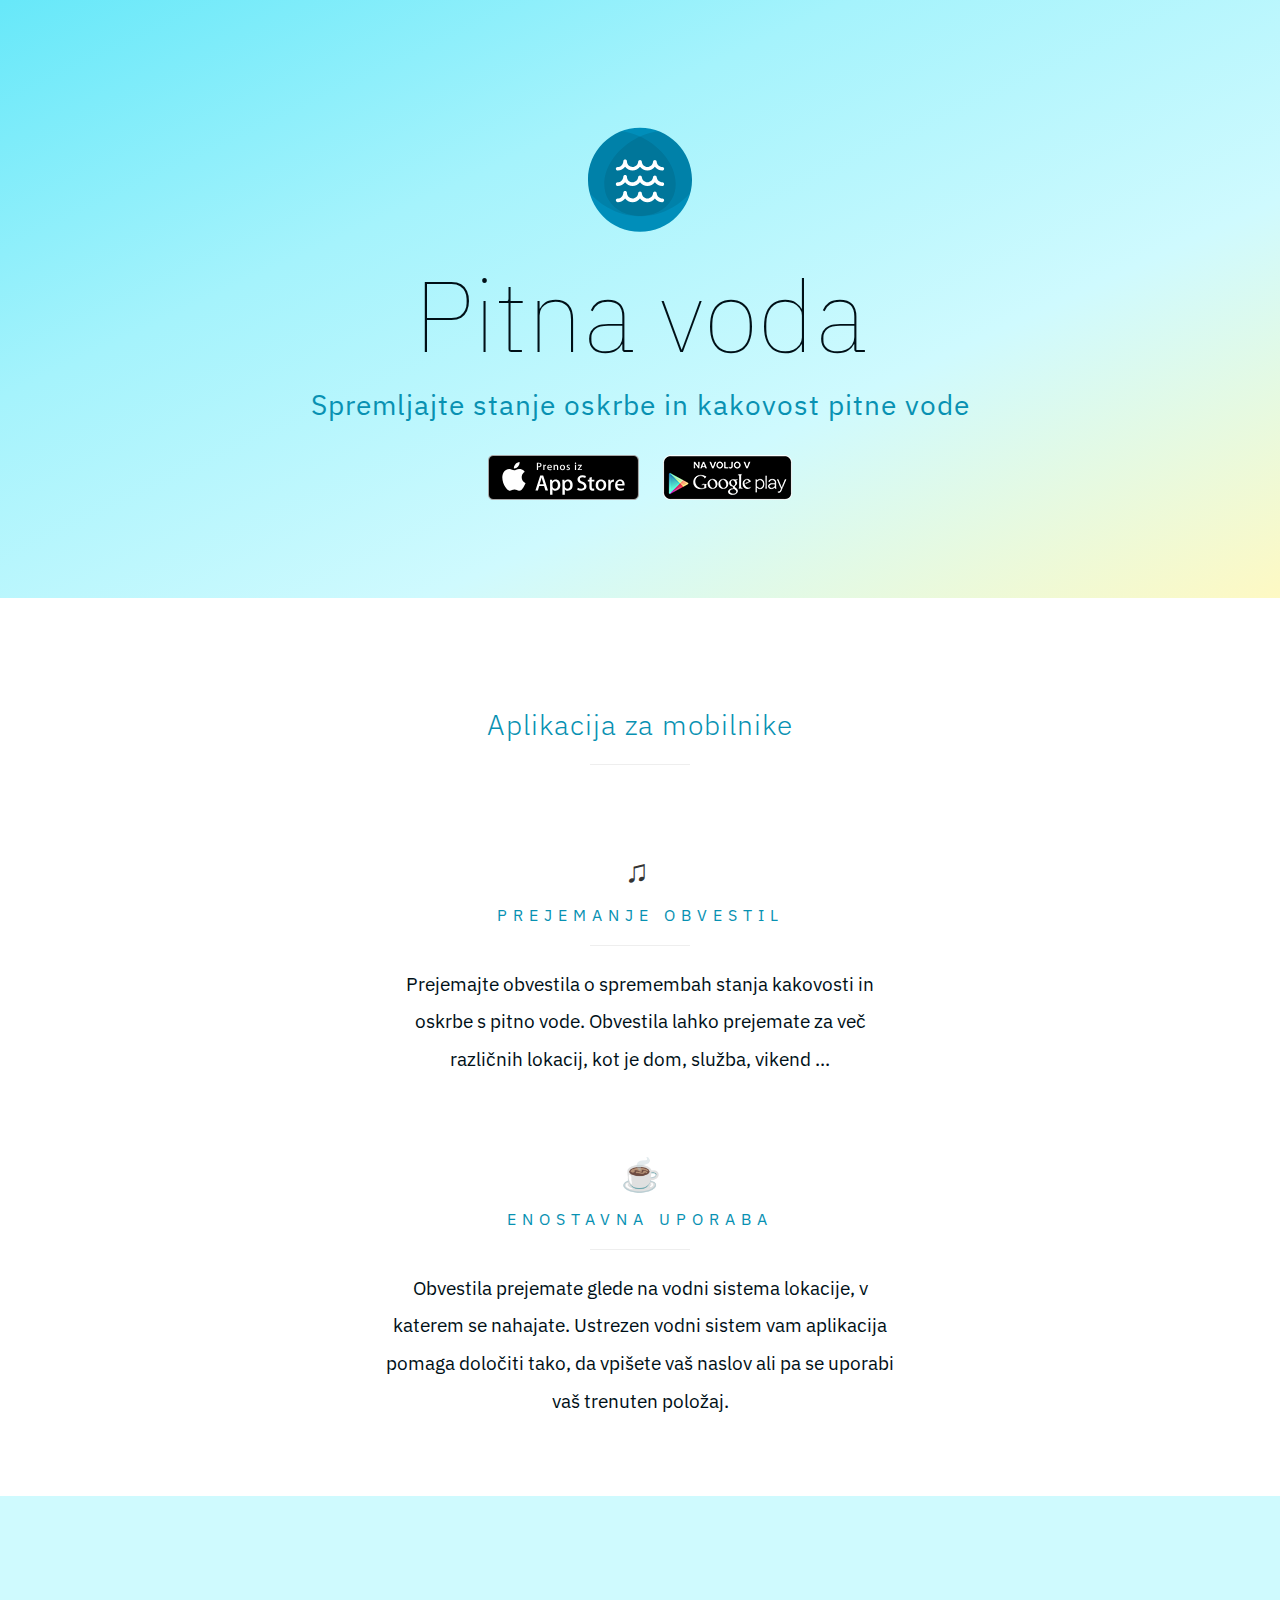
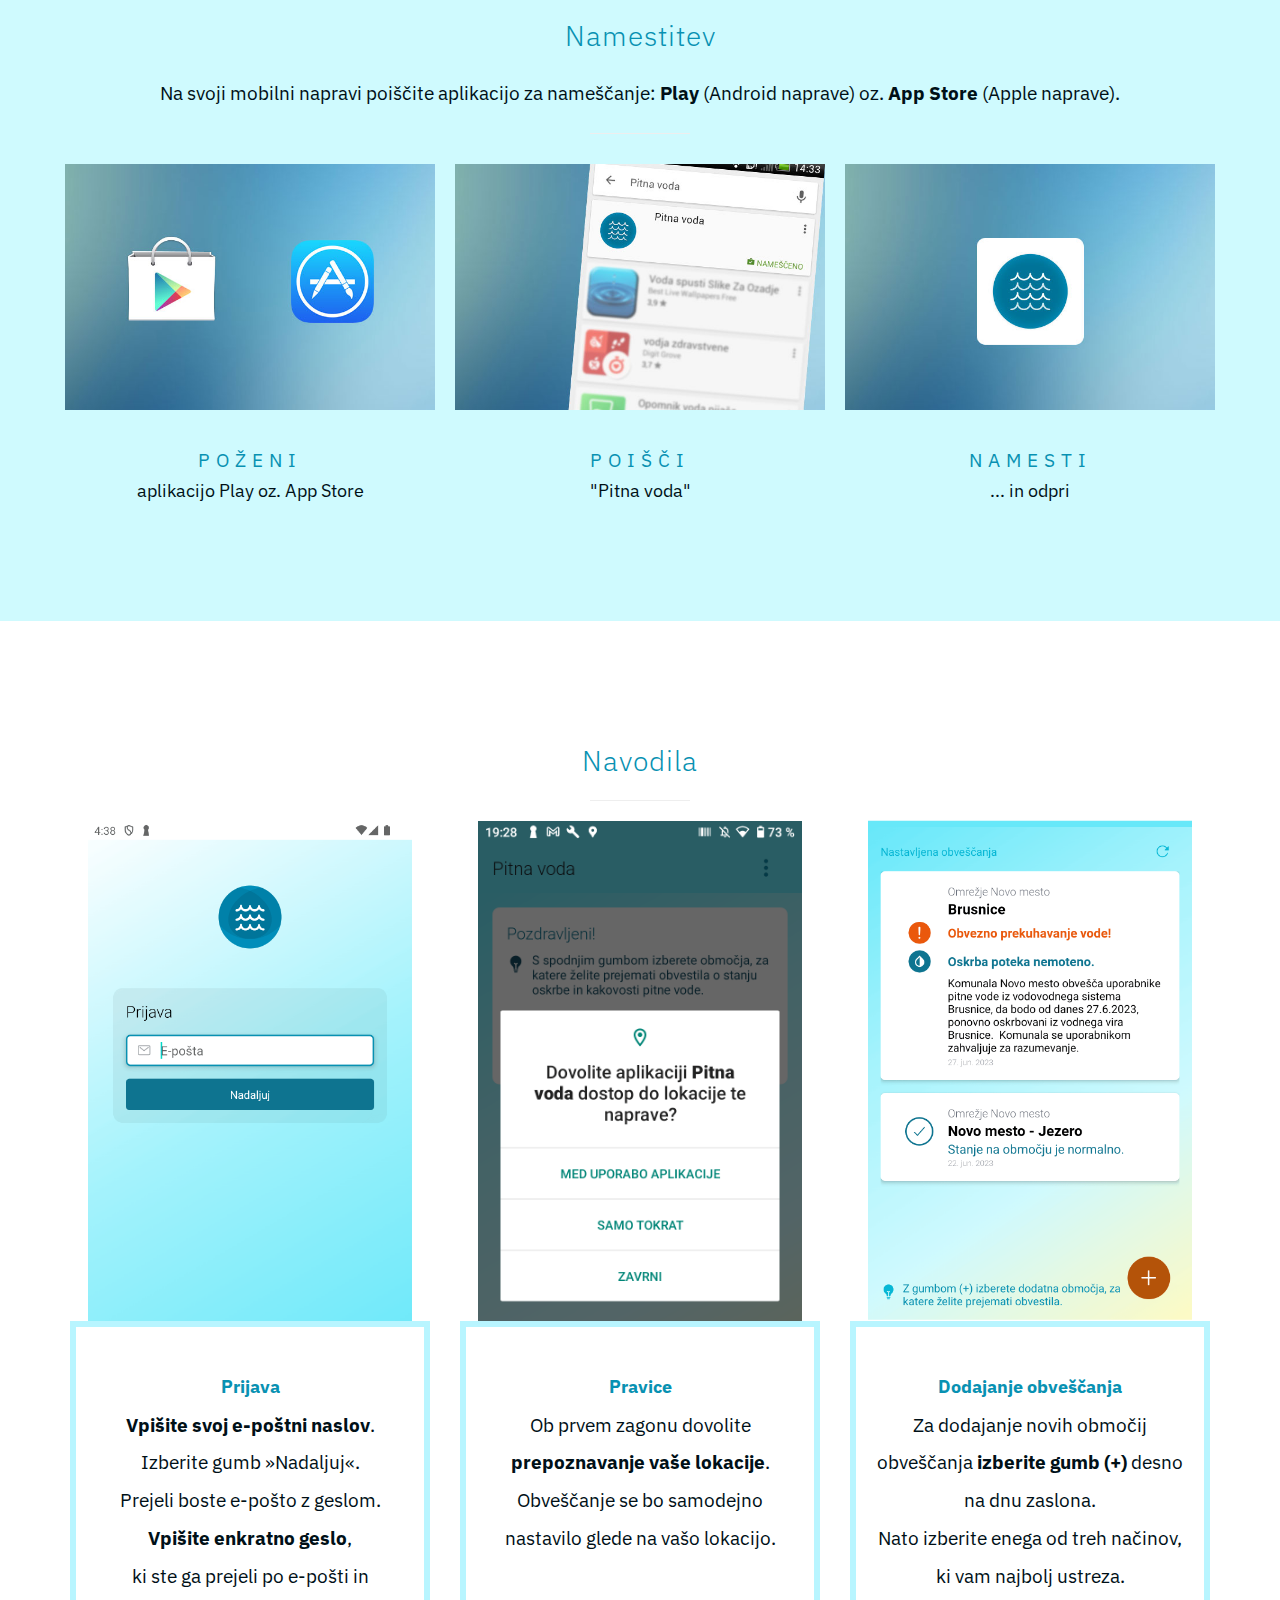
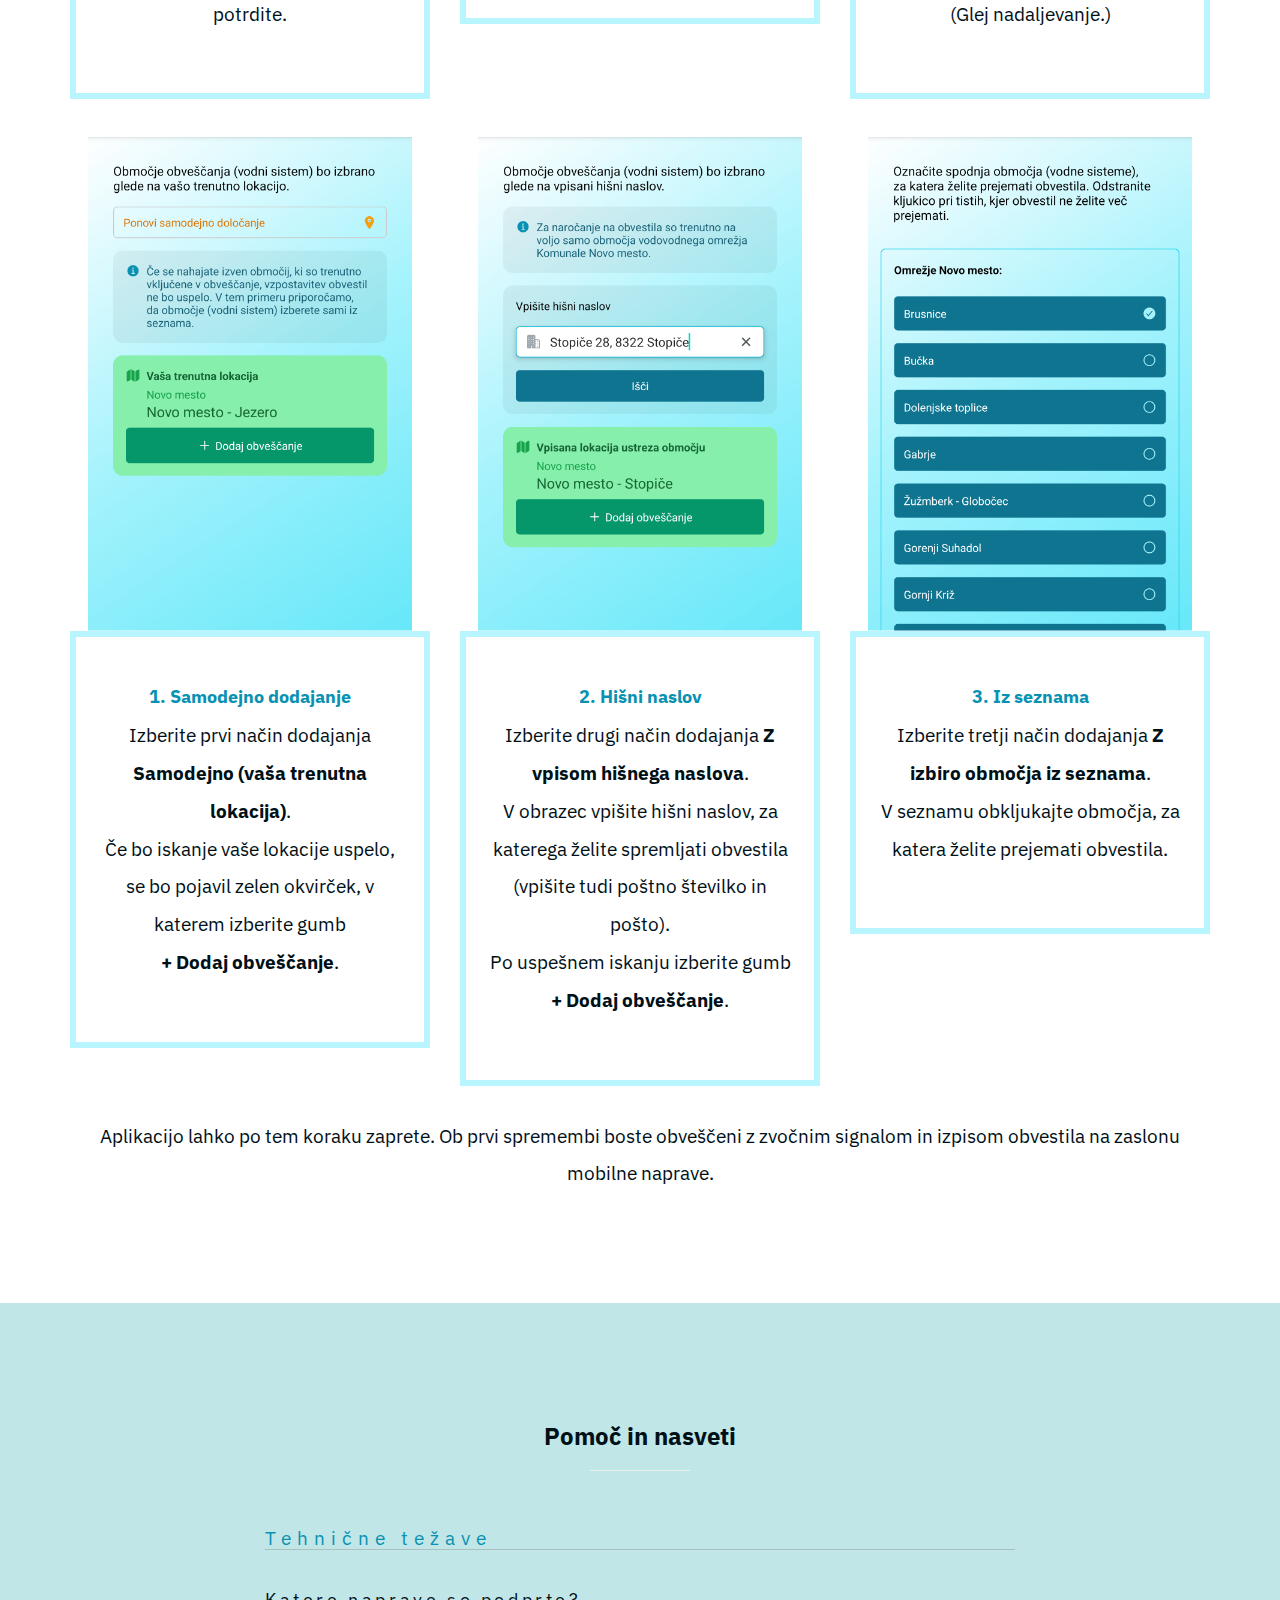
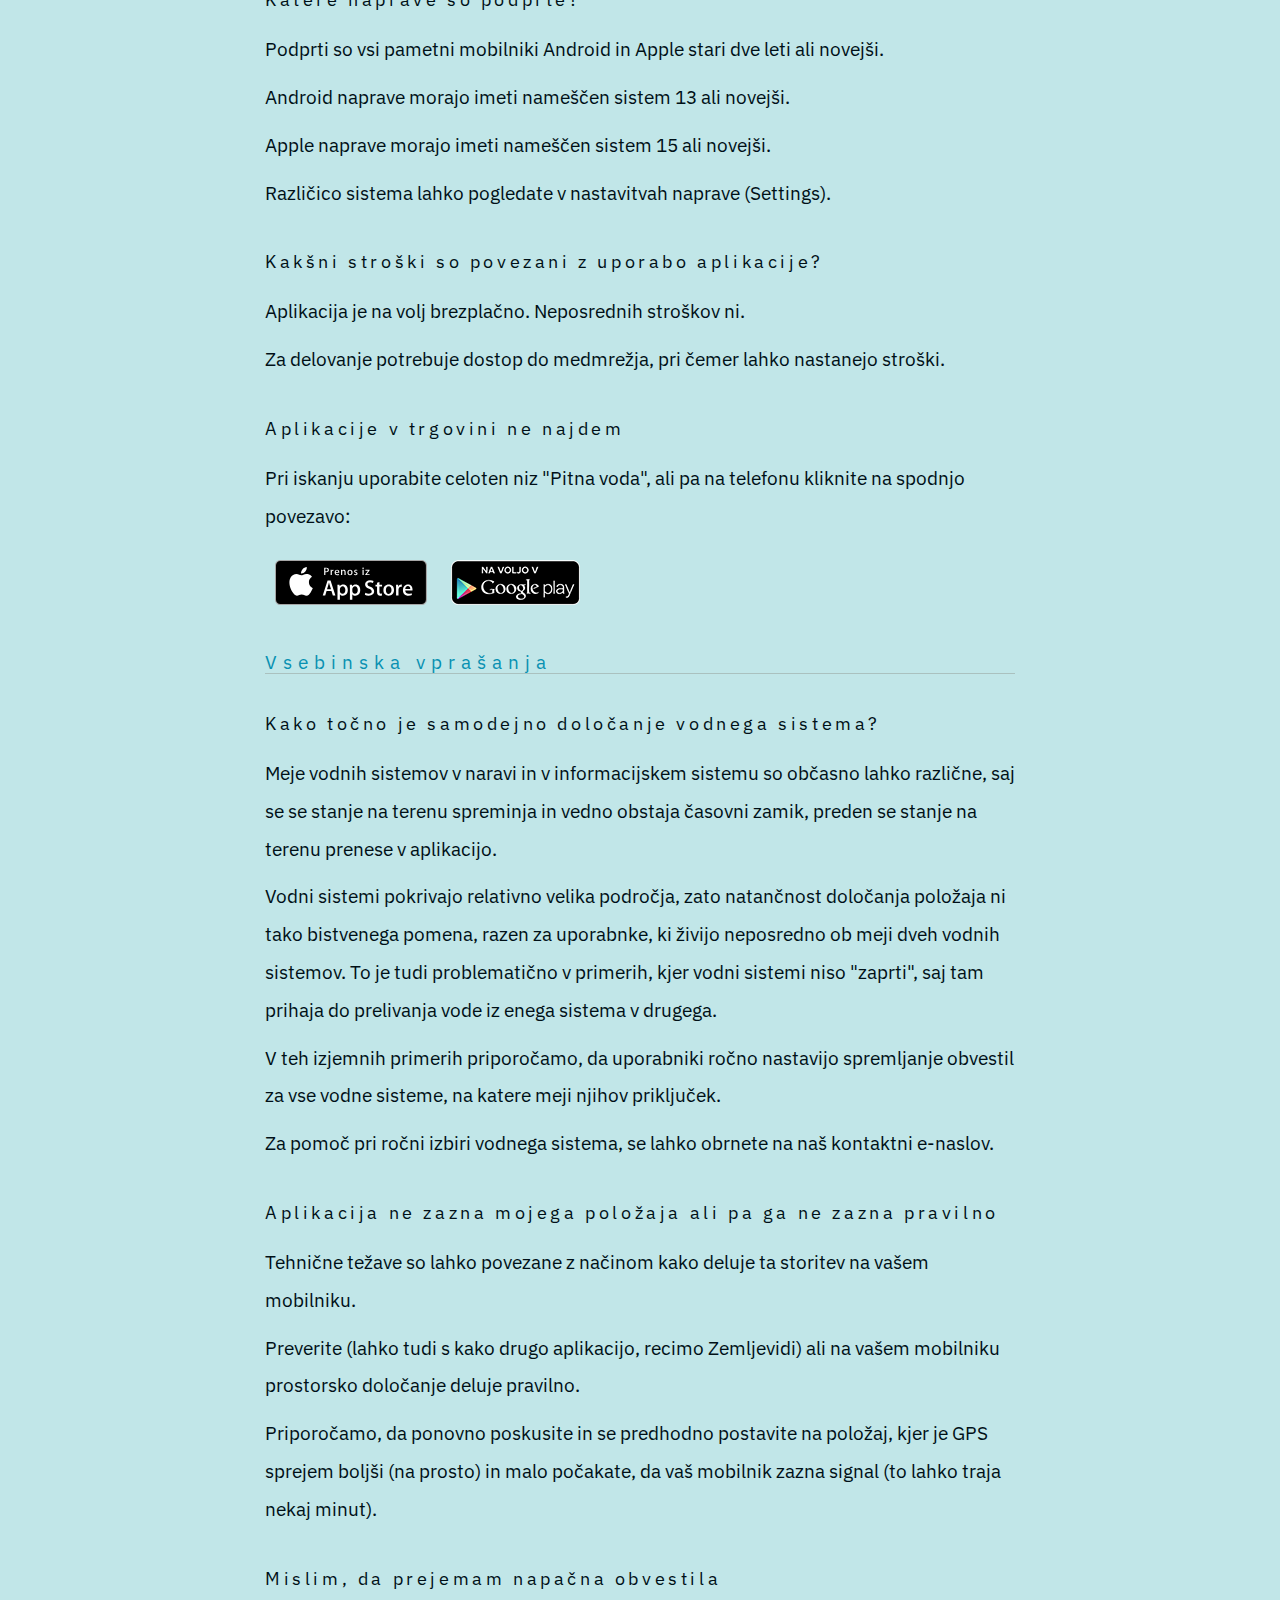
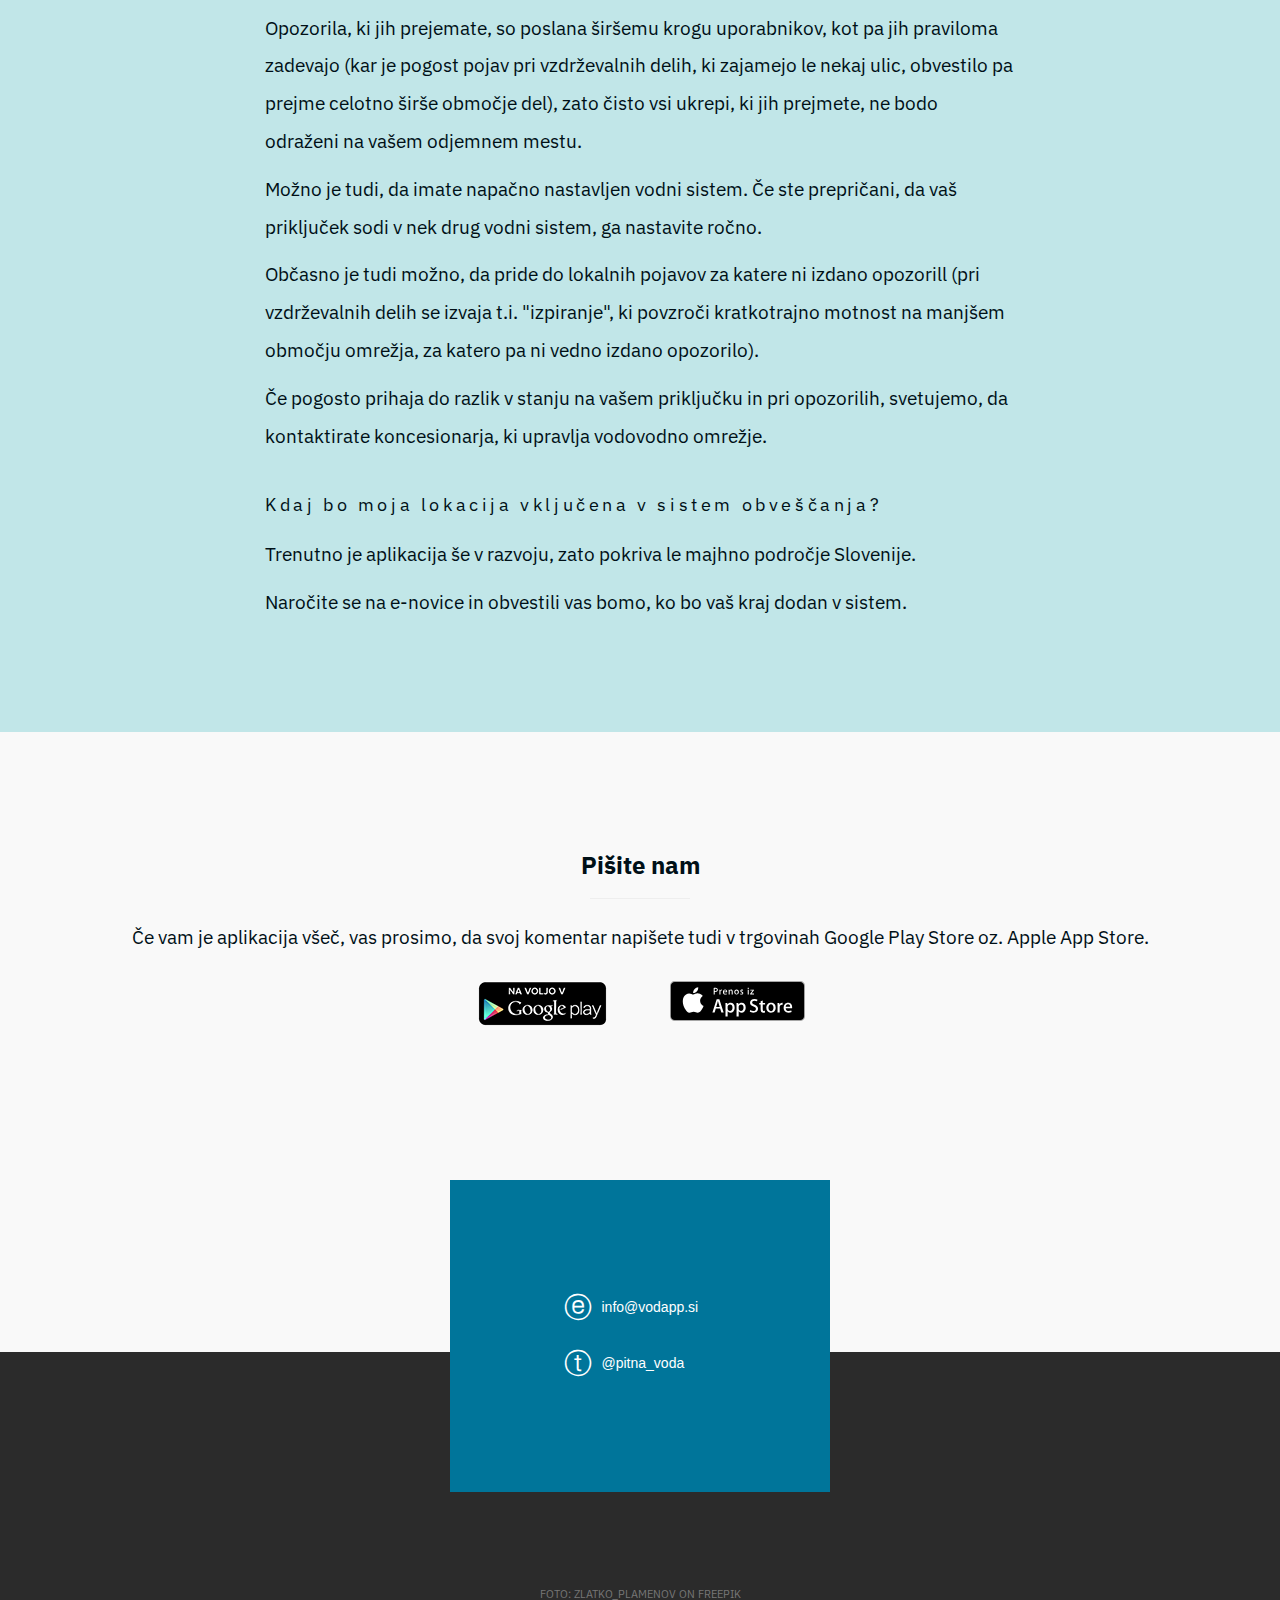
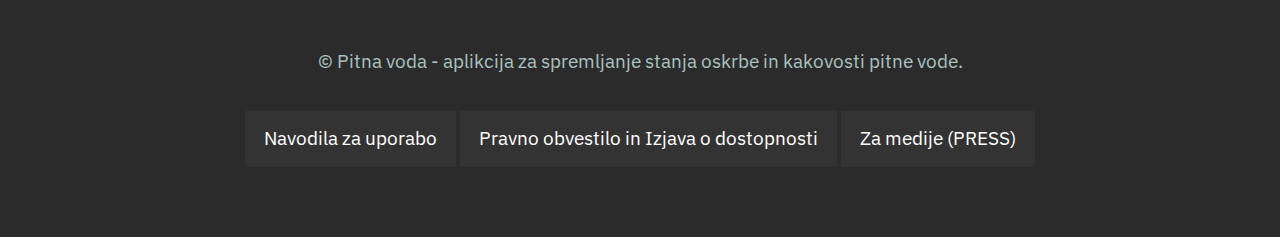
==== commit 5fd8949f: "favicons" ====
--- a/index.html
+++ b/index.html
@@ -15,6 +15,14 @@
       name="description"
       content="Aplikcija za spremljanje stanja oskrbe in kakovosti pitne vode."
     />
+
+    <link rel="apple-touch-icon" sizes="180x180" href="/apple-touch-icon.png" />
+    <link rel="icon" type="image/png" sizes="32x32" href="/favicon-32x32.png" />
+    <link rel="icon" type="image/png" sizes="16x16" href="/favicon-16x16.png" />
+    <link rel="manifest" href="/site.webmanifest" />
+    <link rel="mask-icon" href="/safari-pinned-tab.svg" color="#5bbad5" />
+    <meta name="msapplication-TileColor" content="#2b5797" />
+    <meta name="theme-color" content="#ffffff" />
 
     <!-- STYLESHEET CSS FILES -->
     <link rel="stylesheet" href="css/bootstrap.min.css" />
@@ -568,20 +576,18 @@
 
     <!-- footer div -->
     <footer>
-      <div class="row">
-        <div class="col-md-12 col-sm-12 disclamer">
-          <p class="text-center text-muted">
-            <small>
+      <div class="container">
+        <div class="row">
+          <div class="col-md-12 col-sm-12 disclamer">
+            <p class="text-center text-muted">
               <a
                 class="inline"
                 href="https://www.freepik.com/free-psd/white-smartphone-mock-up-lateral-view_1162360.htm#fromView=image_search_similar&page=1&position=0&uuid=269682d5-f805-48ec-8aa8-1cbade4b8bfa"
                 >foto: zlatko_plamenov on Freepik</a
               >
-            </small>
-          </p>
-        </div>
-      </div>
-      <div class="container">
+            </p>
+          </div>
+        </div>
         <div class="row">
           <div class="col-md-12 col-sm-12"></div>
         </div>
--- a/css/style.min.css
+++ b/css/style.min.css
@@ -1 +1 @@
-.icon{font-style:normal;font-weight:400;display:inline-block;text-decoration:inherit;width:1em;margin-right:.2em;text-align:center;font-variant:normal;text-transform:none;line-height:1em;-webkit-font-smoothing:antialiased;-moz-osx-font-smoothing:grayscale}.icon-beaker:before{content:"\261D"}.icon-file-pdf:before{content:"\24b6"}.icon-file-image:before{content:"\24bb"}.icon-file-word:before{content:"\24cc"}.icon-mail:before{content:"\24d4"}.icon-facebook:before{content:"\24d5"}.icon-twitter:before{content:"\24e3"}.icon-android:before{content:"\259a"}.icon-appstore:before{content:"\259e"}.icon-thumbs-up:before{content:"\2615"}.icon-paper-plane:before{content:"\266b"}.icon-ok:before{content:"\2714"}.icon-heart:before{content:"\2764"}.medium-icon{font-size:32px!important}.icon-white{color:#fff!important}.margin-right{margin-right:2em}.margin-left{margin-left:2em}.margin-top{margin-top:2em}.margin-bottom{margin-bottom:2em}body{background:#fff;font-weight:400;position:relative}h1,h2,h3,h4,h5,h6,input,li,p,q,quote,select{color:#001017;font-family:"IBM Plex Sans",-apple-system,BlinkMacSystemFont,"Segoe UI",Roboto,Helvetica,Arial,sans-serif,"Apple Color Emoji","Segoe UI Emoji","Segoe UI Symbol"}h2,h3,h5,h6{font-weight:400;letter-spacing:6px}h1{font-weight:100}h2{font-size:2em;letter-spacing:1px;color:#0891b2}h3{font-size:1.35em;font-weight:400;color:#0891b2}h4{font-weight:400}h1.heading{font-size:24px}.subheading{font-size:14px;font-weight:700;padding-bottom:60px}h2.lead{font-size:2em}.bold{font-weight:700}p{font-weight:400;line-height:2em;font-size:1.35em}a{outline:0!important}hr{width:100px}strong{font-weight:700}.section-title{padding-top:48px;padding-bottom:0}.badges{margin-top:1em}#feature{padding-top:25px;padding-bottom:25px}#contact,#navodila,#team{padding-top:100px;padding-bottom:100px}#feature,#navodila,#team{text-align:center}#team{background:#cffafe;color:#fff}footer{background:#2b2b2b;color:#fff}footer .container a{display:inline-block;padding:.5em 1em;background-color:#333}#about,.about{background:#c1e6e8;color:#001017}a.inline{display:inline!important;color:inherit!important}.preloader{position:fixed;top:0;left:0;width:100%;height:100%;z-index:99999;display:flex;flex-flow:row nowrap;justify-content:center;align-items:center;background:none repeat scroll 0 0 #fff}.sk-spinner-circle.sk-spinner{width:24px;height:24px;position:relative}.sk-spinner-circle .sk-circle{width:100%;height:100%;position:absolute;left:0;top:0}.sk-spinner-circle .sk-circle:before{content:"";display:block;margin:0 auto;width:20%;height:20%;background-color:#098;border-radius:100%;-webkit-animation:sk-circleBounceDelay 1.2s infinite ease-in;animation:sk-circleBounceDelay 1.2s infinite ease-in;-webkit-animation-fill-mode:both;animation-fill-mode:both}.sk-spinner-circle .sk-circle2{-webkit-transform:rotate(30deg);-ms-transform:rotate(30deg);transform:rotate(30deg)}.sk-spinner-circle .sk-circle3{-webkit-transform:rotate(60deg);-ms-transform:rotate(60deg);transform:rotate(60deg)}.sk-spinner-circle .sk-circle4{-webkit-transform:rotate(90deg);-ms-transform:rotate(90deg);transform:rotate(90deg)}.sk-spinner-circle .sk-circle5{-webkit-transform:rotate(120deg);-ms-transform:rotate(120deg);transform:rotate(120deg)}.sk-spinner-circle .sk-circle6{-webkit-transform:rotate(150deg);-ms-transform:rotate(150deg);transform:rotate(150deg)}.sk-spinner-circle .sk-circle7{-webkit-transform:rotate(180deg);-ms-transform:rotate(180deg);transform:rotate(180deg)}.sk-spinner-circle .sk-circle8{-webkit-transform:rotate(210deg);-ms-transform:rotate(210deg);transform:rotate(210deg)}.sk-spinner-circle .sk-circle9{-webkit-transform:rotate(240deg);-ms-transform:rotate(240deg);transform:rotate(240deg)}.sk-spinner-circle .sk-circle10{-webkit-transform:rotate(270deg);-ms-transform:rotate(270deg);transform:rotate(270deg)}.sk-spinner-circle .sk-circle11{-webkit-transform:rotate(300deg);-ms-transform:rotate(300deg);transform:rotate(300deg)}.sk-spinner-circle .sk-circle12{-webkit-transform:rotate(330deg);-ms-transform:rotate(330deg);transform:rotate(330deg)}.sk-spinner-circle .sk-circle2:before{-webkit-animation-delay:-1.1s;animation-delay:-1.1s}.sk-spinner-circle .sk-circle3:before{-webkit-animation-delay:-1s;animation-delay:-1s}.sk-spinner-circle .sk-circle4:before{-webkit-animation-delay:-.9s;animation-delay:-.9s}.sk-spinner-circle .sk-circle5:before{-webkit-animation-delay:-.8s;animation-delay:-.8s}.sk-spinner-circle .sk-circle6:before{-webkit-animation-delay:-.7s;animation-delay:-.7s}.sk-spinner-circle .sk-circle7:before{-webkit-animation-delay:-.6s;animation-delay:-.6s}.sk-spinner-circle .sk-circle8:before{-webkit-animation-delay:-.5s;animation-delay:-.5s}.sk-spinner-circle .sk-circle9:before{-webkit-animation-delay:-.4s;animation-delay:-.4s}.sk-spinner-circle .sk-circle10:before{-webkit-animation-delay:-.3s;animation-delay:-.3s}.sk-spinner-circle .sk-circle11:before{-webkit-animation-delay:-.2s;animation-delay:-.2s}.sk-spinner-circle .sk-circle12:before{-webkit-animation-delay:-.1s;animation-delay:-.1s}@-webkit-keyframes sk-circleBounceDelay{0%,100%,80%{-webkit-transform:scale(0);transform:scale(0)}40%{-webkit-transform:scale(1);transform:scale(1)}}@keyframes sk-circleBounceDelay{0%,100%,80%{-webkit-transform:scale(0);transform:scale(0)}40%{-webkit-transform:scale(1);transform:scale(1)}}.sticky-navigation{opacity:0}.navbar-default{background:#fff;border:none;box-shadow:0 2px 8px 0 rgba(50,50,50,.08);margin:0!important;padding:0}.navbar-default .navbar-brand{color:#006b9e;font-weight:700;font-size:40px;line-height:40px;padding:12px 0 0 12px}.navbar-default .navbar-brand img{width:40px;height:40px;margin-right:6px;float:left}.navbar-default .navbar-nav li a{color:#606060;font-weight:700;letter-spacing:2px;font-size:11px;line-height:40px;padding-right:20px;padding-left:20px}.navbar-default .navbar-nav li a:hover{color:#006b9e}.navbar-default .navbar-nav>li>a:focus,.navbar-default .navbar-nav>li>a:hover{color:#006b9e;background-color:transparent}.navbar-default .navbar-nav>.active>a,.navbar-default .navbar-nav>.active>a:focus,.navbar-default .navbar-nav>.active>a:hover{color:#006b9e;background-color:transparent}.navbar-default .navbar-toggle{border:none;padding-top:10px}.navbar-default .navbar-toggle .icon-bar{background:#006b9e;border-color:transparent}.navbar-default .navbar-toggle:focus,.navbar-default .navbar-toggle:hover{background-color:transparent}.hero{background-size:auto 70vb,auto 40%,auto 60%;background-position:bottom left,top left,bottom left;background-repeat:no-repeat;background-image:url(images/app-img-ORH8V51-1500.webp),linear-gradient(to right bottom,#67e8f9,#a5f3fc,#cffafe,#fef9c3),linear-gradient(to bottom,rgb(255 255 255),rgb(255 255 255))}#home{color:#fff;padding-top:120px;padding-bottom:120px;text-align:center;max-width:100%;overflow-x:hidden}#home h1{font-size:100px}#home .btn{background:0 0;border:4px solid #fff;border-radius:0;color:#fff;font-weight:700;letter-spacing:2px;padding:12px 42px;margin-top:40px;margin-right:16px;transition:all .4s ease-in}#home .btn:hover{background:#aac1bf;border-color:transparent}#home .btn-danger{background:#aac1bf;border-color:transparent}.logo{width:120px;height:120px}#home .logo,#home .splash{display:block;margin:0 auto}#home .splash{margin-bottom:100px}#home .store{margin:10px}#feature .col-md-12{padding-top:30px;padding-bottom:40px}#feature img{margin:0 auto}#feature h3{font-size:16px}#team{padding-bottom:0}#team .col-md-4{padding:10px}#team .team-wrapper .team-des{position:relative;cursor:pointer;padding-top:60px;padding-bottom:60px;bottom:40px;transition:all .4s ease-in-out}#team .team-wrapper:hover .team-des{background:#fff;bottom:60px}#team a{color:#15576b;text-decoration:underline}#navodila .plan{background:#fff;padding:40px 0 60px 0;margin-bottom:32px;border:6px solid #b8f5ff}#navodila .plan .plan_title{background:#f9f9f9;border-radius:50%;width:180px;height:180px;margin:0 auto}#navodila h4{font-weight:700;color:#0891b2}#navodila .plan h3{font-size:16px;font-weight:700;line-height:180px}#navodila .plan h2{font-weight:700;padding:30px}#navodila .plan p{margin:0 1em}#navodila .plan ul{padding:0}#navodila .plan ul li{display:block;font-weight:700;font-size:16px;letter-spacing:2px;padding:30px 0 10px 0}#navodila .plan .btn{background:#fff;border:none;border-radius:0;color:#2b2b2b;font-size:16px;font-weight:700;padding:16px 60px;transition:all .4s ease-in;margin-top:20px;text-transform:uppercase}#navodila .plan .btn:hover{background:#eee}.navodila a{display:inline-block;padding:.5em 1em;border:3px solid #bd0e01;background:#f44336;margin:2em 0 0;color:#fff}.navodila a:hover{background:#bd0e01;text-decoration:none}#navodila figure{position:relative}#navodila figure figcaption{position:relative;margin-top:500px}#navodila figure img{max-width:90%;height:auto;margin:0 auto -20px;clip-path:inset(0 0 20px 0);position:absolute;top:0;left:18px;margin-top:-500px}#navodila figure.anim img:nth-child(1){animation:ayanim1 12s infinite;-webkit-animation:ayanim1 12s infinite;opacity:1}#navodila figure.anim img:nth-child(2){animation:ayanim2 12s infinite;-webkit-animation:ayanim2 12s infinite;opacity:0}#navodila figure.anim img:nth-child(3){animation:ayanim3 12s infinite;-webkit-animation:ayanim3 12s infinite;opacity:0}#navodila figure img.pravice{clip-path:inset(0 0 100px 0);margin-bottom:-100px}#navodila figure img.domov{clip-path:inset(57px 0 20px 0);margin-top:-557px;opacity:1}@keyframes ayanim1{0%{opacity:1}30%{opacity:1}33%{opacity:0}63%{opacity:0}66%{opacity:0}97%{opacity:0}100%{opacity:0}}@keyframes ayanim2{0%{opacity:0}30%{opacity:0}33%{opacity:1}63%{opacity:1}66%{opacity:0}97%{opacity:0}100%{opacity:0}}@keyframes ayanim3{0%{opacity:0}30%{opacity:0}33%{opacity:0}63%{opacity:0}66%{opacity:1}97%{opacity:1}100%{opacity:0}}#navodila.navodila h3{line-height:3em}#navodila.navodila .plan.p2 h3{padding:65px 0 0}#contact{background:#f9f9f9;padding-bottom:0}#contact a{color:#fff;display:block;padding:1em}#contact a .icon{vertical-align:middle;text-decoration:none!important}#contact .contact-address{color:#fff;position:relative;top:140px}#contact .contact-address p{line-height:16px}#contact .contact-email,#contact .contact-phone,#contact .contact-website{padding:100px}#contact .contact-email{background:#00759a}#contact .contact-phone{background:#2b2b2b}#contact .contact-website{background:#fff}#contact h3{font-size:16px;font-weight:700;letter-spacing:2px;padding-bottom:12px}#contact .medium-icon{color:#fff;font-size:28px!important}#contact .contact-info div{padding-top:14px;padding-bottom:14px}#contact .form-control{background:0 0;border-radius:0;border-top:0;border-right:0;border-left:0;border-bottom:2px solid #aac1bf;box-shadow:none;color:#fff;margin-top:10px;margin-bottom:10px;transition:all .4s ease-in}#contact .form-control:focus{border-bottom-color:#202020}#contact input{height:60px}#contact input[type=submit]{border:2px solid #098;color:#2b2b2b;font-weight:700;letter-spacing:1px;margin-top:18px}#contact input[type=submit]:hover{background:#098}footer{text-align:center;padding-top:200px;padding-bottom:60px}footer a,footer a:hover{color:#fff}footer p{color:#aac1bf}footer p{padding-top:20px}footer.lite{background-color:#f9f9f9;padding:20px;flex:1;align-items:flex-end;display:flex}footer.lite p{color:#098;text-align:center;font-size:12px}.social-icon{padding:0;margin:0}.social-icon li{list-style:none;display:inline-block;padding:10px}.social-icon li a,.social-icon-icon{border:1px solid #aac1bf;border-radius:50%;color:#aac1bf;font-size:18px;width:60px;height:60px;line-height:60px;text-align:center;text-decoration:none;transition:all .4s ease-in}.social-icon li a:hover{background:#aac1bf;color:#2b2b2b}.social-icon-icon{display:inline-block;width:36px;height:36px;line-height:36px;color:#fff;vertical-align:middle}#help{background:#c1e6e8;padding:100px 0}#help h3{margin:2em 0 1em;border-bottom:1px solid #aac1bf}#help h4{margin:2em 0 1em;line-height:1.5em;letter-spacing:.2em}.store{width:auto;height:45px;display:inline-block;margin:10px}.social-icon li{list-style:none;display:block;padding:10px;margin:0 auto;width:100%;text-align:center}.legal{font-weight:100;font-size:1em;padding:2em 0}.legal p{padding:0;color:#001017}.legal footer a{color:#fff}#about .legal li{font-weight:400;letter-spacing:1px;line-height:28px;margin:.2em 0}#about .legal h2{font-size:1.5em}#about .legal h3{font-size:1.2em}quote{padding:1em 0}#account{min-height:100vh;display:flex;flex-direction:column;align-items:stretch}#press #navodila a{color:#fff}#press #navodila i.fa{font-size:2em;display:block;float:none;margin:1em;color:#2b2b2b}#press #navodila .plan.bg-blue{background:#039be5}#press #navodila .plan.bg-blue-2{background:#2c94c8}#press #navodila .plan.bg-blue-3{background:#81b9d5}#press #navodila .plan.bg-pink{background:#f2bcfb}#press #navodila .plan.bg-pink-2{background:#de8fec}#press #navodila .plan.bg-pink-3{background:#bb6cc9}#press #navodila .plan.bg-amber{background:#ffa000}#press #navodila .plan.bg-amber-2{background:#db8900}#press #navodila .plan.bg-amber-3{background:#bf7801}#press #navodila .plan.bg-green{background:#8bc34a}#press #navodila .plan.bg-green-2{background:#77b035}#press #navodila .plan.bg-green-3{background:#679f27}body#press .icon{display:block;margin:0 auto}@media (max-width:1170px){.hero{background-size:auto 100vb,auto 40%,auto 60%;background-position:-150px 750px,top left,bottom left}}@media (min-width:767px) and (max-width:970px){#feature{padding-bottom:0}.hero{background-size:auto 80vb,auto 40%,auto 60%;background-position:-280px 750px,top left,bottom left}}@media (min-width:461px) and (max-width:768px){#feature{padding-bottom:0}.hero{background-size:auto 70vb,auto 40%,auto 60%}}@media (max-width:460px){.hero{background-size:auto 70vb,auto 40%,auto 60%;background-position:-150px bottom,top left,bottom left}#feature{padding-bottom:640px}#home{padding-top:60px;padding-bottom:60px;min-height:0}#home h1{font-size:3em}#contact .contact-address{text-align:left}#contact .contact-email,#contact .contact-phone,#contact .contact-website{padding:40px 0}.navbar-default .navbar-brand{font-size:32px}.navbar-default .navbar-brand img{width:36px;height:36px}#help h3{letter-spacing:0}}+.icon{font-style:normal;font-weight:400;display:inline-block;text-decoration:inherit;width:1em;margin-right:.2em;text-align:center;font-variant:normal;text-transform:none;line-height:1em;-webkit-font-smoothing:antialiased;-moz-osx-font-smoothing:grayscale}.icon-beaker:before{content:"\261D"}.icon-file-pdf:before{content:"\24b6"}.icon-file-image:before{content:"\24bb"}.icon-file-word:before{content:"\24cc"}.icon-mail:before{content:"\24d4"}.icon-facebook:before{content:"\24d5"}.icon-twitter:before{content:"\24e3"}.icon-android:before{content:"\259a"}.icon-appstore:before{content:"\259e"}.icon-thumbs-up:before{content:"\2615"}.icon-paper-plane:before{content:"\266b"}.icon-ok:before{content:"\2714"}.icon-heart:before{content:"\2764"}.medium-icon{font-size:32px!important}.icon-white{color:#fff!important}.margin-right{margin-right:2em}.margin-left{margin-left:2em}.margin-top{margin-top:2em}.margin-bottom{margin-bottom:2em}body{background:#fff;font-weight:400;position:relative}h1,h2,h3,h4,h5,h6,input,li,p,q,quote,select{color:#001017;font-family:"IBM Plex Sans",-apple-system,BlinkMacSystemFont,"Segoe UI",Roboto,Helvetica,Arial,sans-serif,"Apple Color Emoji","Segoe UI Emoji","Segoe UI Symbol"}h2,h3,h5,h6{font-weight:400;letter-spacing:6px}h1{font-weight:100}h2{font-size:2em;letter-spacing:1px;color:#0891b2}h3{font-size:1.35em;font-weight:400;color:#0891b2}h4{font-weight:400}h1.heading{font-size:24px}.subheading{font-size:14px;font-weight:700;padding-bottom:60px}h2.lead{font-size:2em}.bold{font-weight:700}p{font-weight:400;line-height:2em;font-size:1.35em}a{outline:0!important}hr{width:100px}strong{font-weight:700}.section-title{padding-top:48px;padding-bottom:0}.badges{margin-top:1em}#feature{padding-top:25px;padding-bottom:25px}#contact,#navodila,#team{padding-top:100px;padding-bottom:100px}#feature,#navodila,#team{text-align:center}#team{background:#cffafe;color:#fff}footer{background:#2b2b2b;color:#fff}footer .container a{display:inline-block;padding:.5em 1em;background-color:#333}footer .container .disclamer a{font-size:.6em;text-transform:uppercase;background:0 0}#about,.about{background:#c1e6e8;color:#001017}a.inline{display:inline!important;color:inherit!important}.preloader{position:fixed;top:0;left:0;width:100%;height:100%;z-index:99999;display:flex;flex-flow:row nowrap;justify-content:center;align-items:center;background:none repeat scroll 0 0 #fff}.sk-spinner-circle.sk-spinner{width:24px;height:24px;position:relative}.sk-spinner-circle .sk-circle{width:100%;height:100%;position:absolute;left:0;top:0}.sk-spinner-circle .sk-circle:before{content:"";display:block;margin:0 auto;width:20%;height:20%;background-color:#098;border-radius:100%;-webkit-animation:sk-circleBounceDelay 1.2s infinite ease-in;animation:sk-circleBounceDelay 1.2s infinite ease-in;-webkit-animation-fill-mode:both;animation-fill-mode:both}.sk-spinner-circle .sk-circle2{-webkit-transform:rotate(30deg);-ms-transform:rotate(30deg);transform:rotate(30deg)}.sk-spinner-circle .sk-circle3{-webkit-transform:rotate(60deg);-ms-transform:rotate(60deg);transform:rotate(60deg)}.sk-spinner-circle .sk-circle4{-webkit-transform:rotate(90deg);-ms-transform:rotate(90deg);transform:rotate(90deg)}.sk-spinner-circle .sk-circle5{-webkit-transform:rotate(120deg);-ms-transform:rotate(120deg);transform:rotate(120deg)}.sk-spinner-circle .sk-circle6{-webkit-transform:rotate(150deg);-ms-transform:rotate(150deg);transform:rotate(150deg)}.sk-spinner-circle .sk-circle7{-webkit-transform:rotate(180deg);-ms-transform:rotate(180deg);transform:rotate(180deg)}.sk-spinner-circle .sk-circle8{-webkit-transform:rotate(210deg);-ms-transform:rotate(210deg);transform:rotate(210deg)}.sk-spinner-circle .sk-circle9{-webkit-transform:rotate(240deg);-ms-transform:rotate(240deg);transform:rotate(240deg)}.sk-spinner-circle .sk-circle10{-webkit-transform:rotate(270deg);-ms-transform:rotate(270deg);transform:rotate(270deg)}.sk-spinner-circle .sk-circle11{-webkit-transform:rotate(300deg);-ms-transform:rotate(300deg);transform:rotate(300deg)}.sk-spinner-circle .sk-circle12{-webkit-transform:rotate(330deg);-ms-transform:rotate(330deg);transform:rotate(330deg)}.sk-spinner-circle .sk-circle2:before{-webkit-animation-delay:-1.1s;animation-delay:-1.1s}.sk-spinner-circle .sk-circle3:before{-webkit-animation-delay:-1s;animation-delay:-1s}.sk-spinner-circle .sk-circle4:before{-webkit-animation-delay:-.9s;animation-delay:-.9s}.sk-spinner-circle .sk-circle5:before{-webkit-animation-delay:-.8s;animation-delay:-.8s}.sk-spinner-circle .sk-circle6:before{-webkit-animation-delay:-.7s;animation-delay:-.7s}.sk-spinner-circle .sk-circle7:before{-webkit-animation-delay:-.6s;animation-delay:-.6s}.sk-spinner-circle .sk-circle8:before{-webkit-animation-delay:-.5s;animation-delay:-.5s}.sk-spinner-circle .sk-circle9:before{-webkit-animation-delay:-.4s;animation-delay:-.4s}.sk-spinner-circle .sk-circle10:before{-webkit-animation-delay:-.3s;animation-delay:-.3s}.sk-spinner-circle .sk-circle11:before{-webkit-animation-delay:-.2s;animation-delay:-.2s}.sk-spinner-circle .sk-circle12:before{-webkit-animation-delay:-.1s;animation-delay:-.1s}@-webkit-keyframes sk-circleBounceDelay{0%,100%,80%{-webkit-transform:scale(0);transform:scale(0)}40%{-webkit-transform:scale(1);transform:scale(1)}}@keyframes sk-circleBounceDelay{0%,100%,80%{-webkit-transform:scale(0);transform:scale(0)}40%{-webkit-transform:scale(1);transform:scale(1)}}.sticky-navigation{opacity:0}.navbar-default{background:#fff;border:none;box-shadow:0 2px 8px 0 rgba(50,50,50,.08);margin:0!important;padding:0}.navbar-default .navbar-brand{color:#006b9e;font-weight:700;font-size:40px;line-height:40px;padding:12px 0 0 12px}.navbar-default .navbar-brand img{width:40px;height:40px;margin-right:6px;float:left}.navbar-default .navbar-nav li a{color:#606060;font-weight:700;letter-spacing:2px;font-size:11px;line-height:40px;padding-right:20px;padding-left:20px}.navbar-default .navbar-nav li a:hover{color:#006b9e}.navbar-default .navbar-nav>li>a:focus,.navbar-default .navbar-nav>li>a:hover{color:#006b9e;background-color:transparent}.navbar-default .navbar-nav>.active>a,.navbar-default .navbar-nav>.active>a:focus,.navbar-default .navbar-nav>.active>a:hover{color:#006b9e;background-color:transparent}.navbar-default .navbar-toggle{border:none;padding-top:10px}.navbar-default .navbar-toggle .icon-bar{background:#006b9e;border-color:transparent}.navbar-default .navbar-toggle:focus,.navbar-default .navbar-toggle:hover{background-color:transparent}.hero{background-size:auto 70vb,auto 40%,auto 60%;background-position:bottom left,top left,bottom left;background-repeat:no-repeat;background-image:url(images/app-img-ORH8V51-1500.webp),linear-gradient(to right bottom,#67e8f9,#a5f3fc,#cffafe,#fef9c3),linear-gradient(to bottom,rgb(255 255 255),rgb(255 255 255))}#home{color:#fff;padding-top:120px;padding-bottom:120px;text-align:center;max-width:100%;overflow-x:hidden}#home h1{font-size:100px}#home .btn{background:0 0;border:4px solid #fff;border-radius:0;color:#fff;font-weight:700;letter-spacing:2px;padding:12px 42px;margin-top:40px;margin-right:16px;transition:all .4s ease-in}#home .btn:hover{background:#aac1bf;border-color:transparent}#home .btn-danger{background:#aac1bf;border-color:transparent}.logo{width:120px;height:120px}#home .logo,#home .splash{display:block;margin:0 auto}#home .splash{margin-bottom:100px}#home .store{margin:10px}#feature .col-md-12{padding-top:30px;padding-bottom:40px}#feature img{margin:0 auto}#feature h3{font-size:16px}#team{padding-bottom:0}#team .col-md-4{padding:10px}#team .team-wrapper .team-des{position:relative;cursor:pointer;padding-top:60px;padding-bottom:60px;bottom:40px;transition:all .4s ease-in-out}#team .team-wrapper:hover .team-des{background:#fff;bottom:60px}#team a{color:#15576b;text-decoration:underline}#navodila .plan{background:#fff;padding:40px 0 60px 0;margin-bottom:32px;border:6px solid #b8f5ff}#navodila .plan .plan_title{background:#f9f9f9;border-radius:50%;width:180px;height:180px;margin:0 auto}#navodila h4{font-weight:700;color:#0891b2}#navodila .plan h3{font-size:16px;font-weight:700;line-height:180px}#navodila .plan h2{font-weight:700;padding:30px}#navodila .plan p{margin:0 1em}#navodila .plan ul{padding:0}#navodila .plan ul li{display:block;font-weight:700;font-size:16px;letter-spacing:2px;padding:30px 0 10px 0}#navodila .plan .btn{background:#fff;border:none;border-radius:0;color:#2b2b2b;font-size:16px;font-weight:700;padding:16px 60px;transition:all .4s ease-in;margin-top:20px;text-transform:uppercase}#navodila .plan .btn:hover{background:#eee}.navodila a{display:inline-block;padding:.5em 1em;border:3px solid #bd0e01;background:#f44336;margin:2em 0 0;color:#fff}.navodila a:hover{background:#bd0e01;text-decoration:none}#navodila figure{position:relative}#navodila figure figcaption{position:relative;margin-top:500px}#navodila figure img{max-width:90%;height:auto;margin:0 auto -20px;clip-path:inset(0 0 20px 0);position:absolute;top:0;left:18px;margin-top:-500px}#navodila figure.anim img:nth-child(1){animation:ayanim1 12s infinite;-webkit-animation:ayanim1 12s infinite;opacity:1}#navodila figure.anim img:nth-child(2){animation:ayanim2 12s infinite;-webkit-animation:ayanim2 12s infinite;opacity:0}#navodila figure.anim img:nth-child(3){animation:ayanim3 12s infinite;-webkit-animation:ayanim3 12s infinite;opacity:0}#navodila figure img.pravice{clip-path:inset(0 0 100px 0);margin-bottom:-100px}#navodila figure img.domov{clip-path:inset(57px 0 20px 0);margin-top:-557px;opacity:1}@keyframes ayanim1{0%{opacity:1}30%{opacity:1}33%{opacity:0}63%{opacity:0}66%{opacity:0}97%{opacity:0}100%{opacity:0}}@keyframes ayanim2{0%{opacity:0}30%{opacity:0}33%{opacity:1}63%{opacity:1}66%{opacity:0}97%{opacity:0}100%{opacity:0}}@keyframes ayanim3{0%{opacity:0}30%{opacity:0}33%{opacity:0}63%{opacity:0}66%{opacity:1}97%{opacity:1}100%{opacity:0}}#navodila.navodila h3{line-height:3em}#navodila.navodila .plan.p2 h3{padding:65px 0 0}#contact{background:#f9f9f9;padding-bottom:0}#contact a{color:#fff;display:block;padding:1em}#contact a .icon{vertical-align:middle;text-decoration:none!important}#contact .contact-address{color:#fff;position:relative;top:140px}#contact .contact-address p{line-height:16px}#contact .contact-email,#contact .contact-phone,#contact .contact-website{padding:100px}#contact .contact-email{background:#00759a}#contact .contact-phone{background:#2b2b2b}#contact .contact-website{background:#fff}#contact h3{font-size:16px;font-weight:700;letter-spacing:2px;padding-bottom:12px}#contact .medium-icon{color:#fff;font-size:28px!important}#contact .contact-info div{padding-top:14px;padding-bottom:14px}#contact .form-control{background:0 0;border-radius:0;border-top:0;border-right:0;border-left:0;border-bottom:2px solid #aac1bf;box-shadow:none;color:#fff;margin-top:10px;margin-bottom:10px;transition:all .4s ease-in}#contact .form-control:focus{border-bottom-color:#202020}#contact input{height:60px}#contact input[type=submit]{border:2px solid #098;color:#2b2b2b;font-weight:700;letter-spacing:1px;margin-top:18px}#contact input[type=submit]:hover{background:#098}footer{text-align:center;padding-top:200px;padding-bottom:60px}footer a,footer a:hover{color:#fff}footer p{color:#aac1bf}footer p{padding-top:20px}footer.lite{background-color:#f9f9f9;padding:20px;flex:1;align-items:flex-end;display:flex}footer.lite p{color:#098;text-align:center;font-size:12px}.social-icon{padding:0;margin:0}.social-icon li{list-style:none;display:inline-block;padding:10px}.social-icon li a,.social-icon-icon{border:1px solid #aac1bf;border-radius:50%;color:#aac1bf;font-size:18px;width:60px;height:60px;line-height:60px;text-align:center;text-decoration:none;transition:all .4s ease-in}.social-icon li a:hover{background:#aac1bf;color:#2b2b2b}.social-icon-icon{display:inline-block;width:36px;height:36px;line-height:36px;color:#fff;vertical-align:middle}#help{background:#c1e6e8;padding:100px 0}#help h3{margin:2em 0 1em;border-bottom:1px solid #aac1bf}#help h4{margin:2em 0 1em;line-height:1.5em;letter-spacing:.2em}.store{width:auto;height:45px;display:inline-block;margin:10px}.social-icon li{list-style:none;display:block;padding:10px;margin:0 auto;width:100%;text-align:center}.legal{font-weight:100;font-size:1em;padding:2em 0}.legal p{padding:0;color:#001017}.legal footer a{color:#fff}#about .legal li{font-weight:400;letter-spacing:1px;line-height:28px;margin:.2em 0}#about .legal h2{font-size:1.5em}#about .legal h3{font-size:1.2em}quote{padding:1em 0}#account{min-height:100vh;display:flex;flex-direction:column;align-items:stretch}#press #navodila a{color:#fff}#press #navodila i.fa{font-size:2em;display:block;float:none;margin:1em;color:#2b2b2b}#press #navodila .plan.bg-blue{background:#039be5}#press #navodila .plan.bg-blue-2{background:#2c94c8}#press #navodila .plan.bg-blue-3{background:#81b9d5}#press #navodila .plan.bg-pink{background:#f2bcfb}#press #navodila .plan.bg-pink-2{background:#de8fec}#press #navodila .plan.bg-pink-3{background:#bb6cc9}#press #navodila .plan.bg-amber{background:#ffa000}#press #navodila .plan.bg-amber-2{background:#db8900}#press #navodila .plan.bg-amber-3{background:#bf7801}#press #navodila .plan.bg-green{background:#8bc34a}#press #navodila .plan.bg-green-2{background:#77b035}#press #navodila .plan.bg-green-3{background:#679f27}body#press .icon{display:block;margin:0 auto}@media (max-width:1170px){.hero{background-size:auto 100vb,auto 40%,auto 60%;background-position:-150px 750px,top left,bottom left}}@media (min-width:767px) and (max-width:970px){#feature{padding-bottom:0}.hero{background-size:auto 80vb,auto 40%,auto 60%;background-position:-280px 750px,top left,bottom left}}@media (min-width:461px) and (max-width:768px){#feature{padding-bottom:0}.hero{background-size:auto 70vb,auto 40%,auto 60%}}@media (max-width:460px){.hero{background-size:auto 70vb,auto 40%,auto 60%;background-position:-150px bottom,top left,bottom left}#feature{padding-bottom:640px}#home{padding-top:60px;padding-bottom:60px;min-height:0}#home h1{font-size:3em}#contact .contact-address{text-align:left}#contact .contact-email,#contact .contact-phone,#contact .contact-website{padding:40px 0}.navbar-default .navbar-brand{font-size:32px}.navbar-default .navbar-brand img{width:36px;height:36px}#help h3{letter-spacing:0}}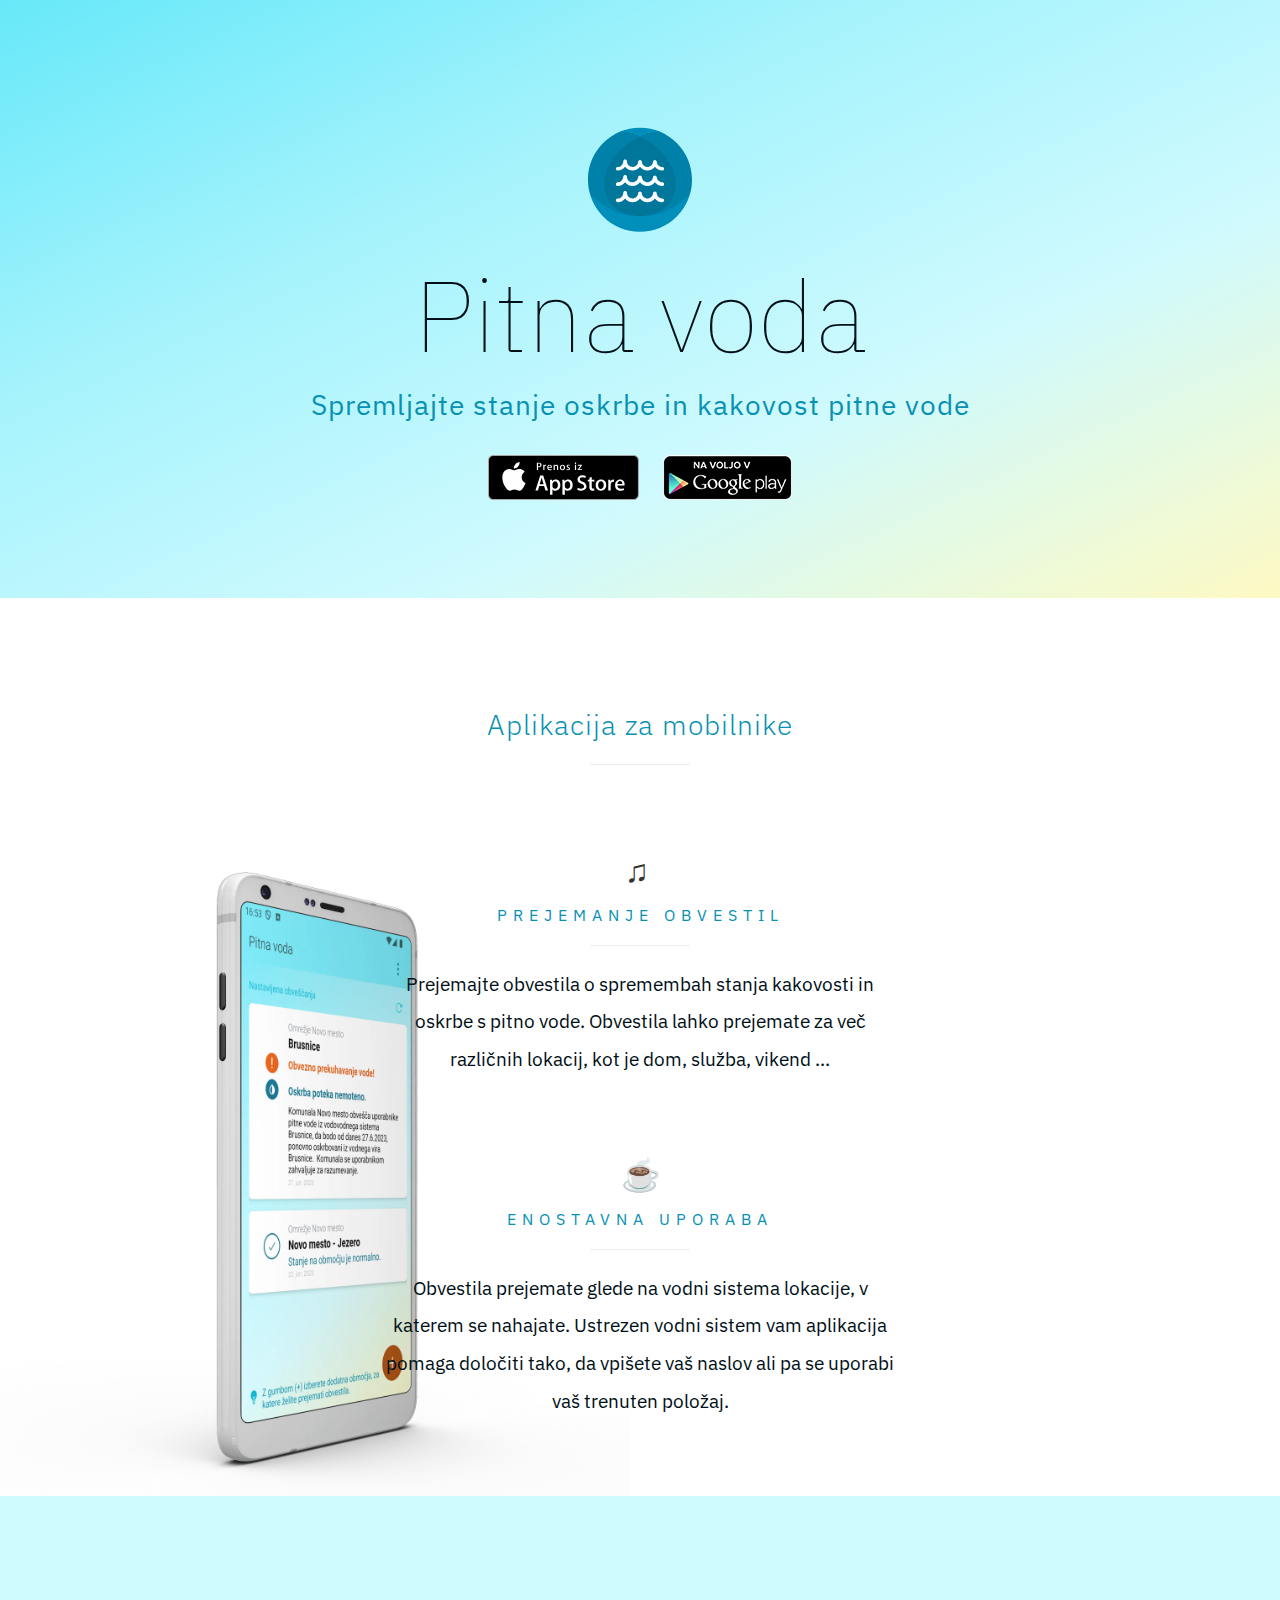
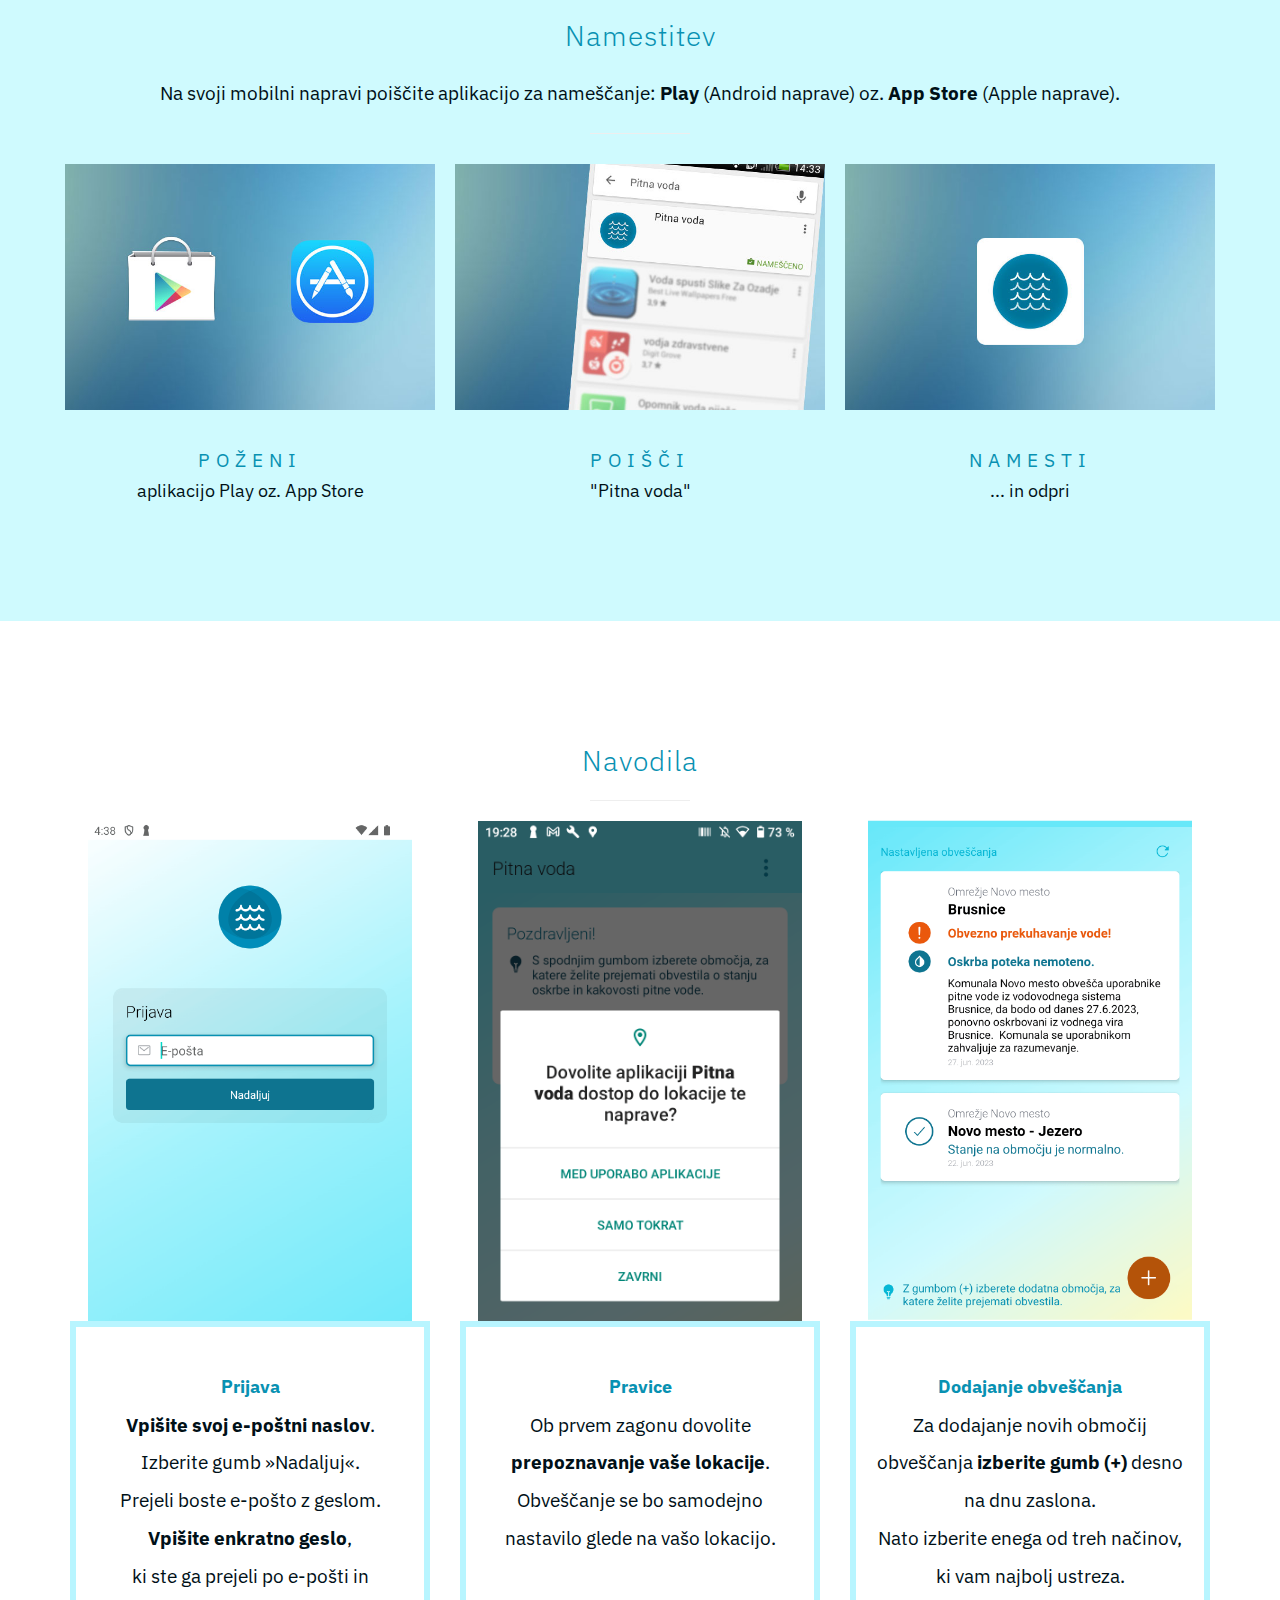
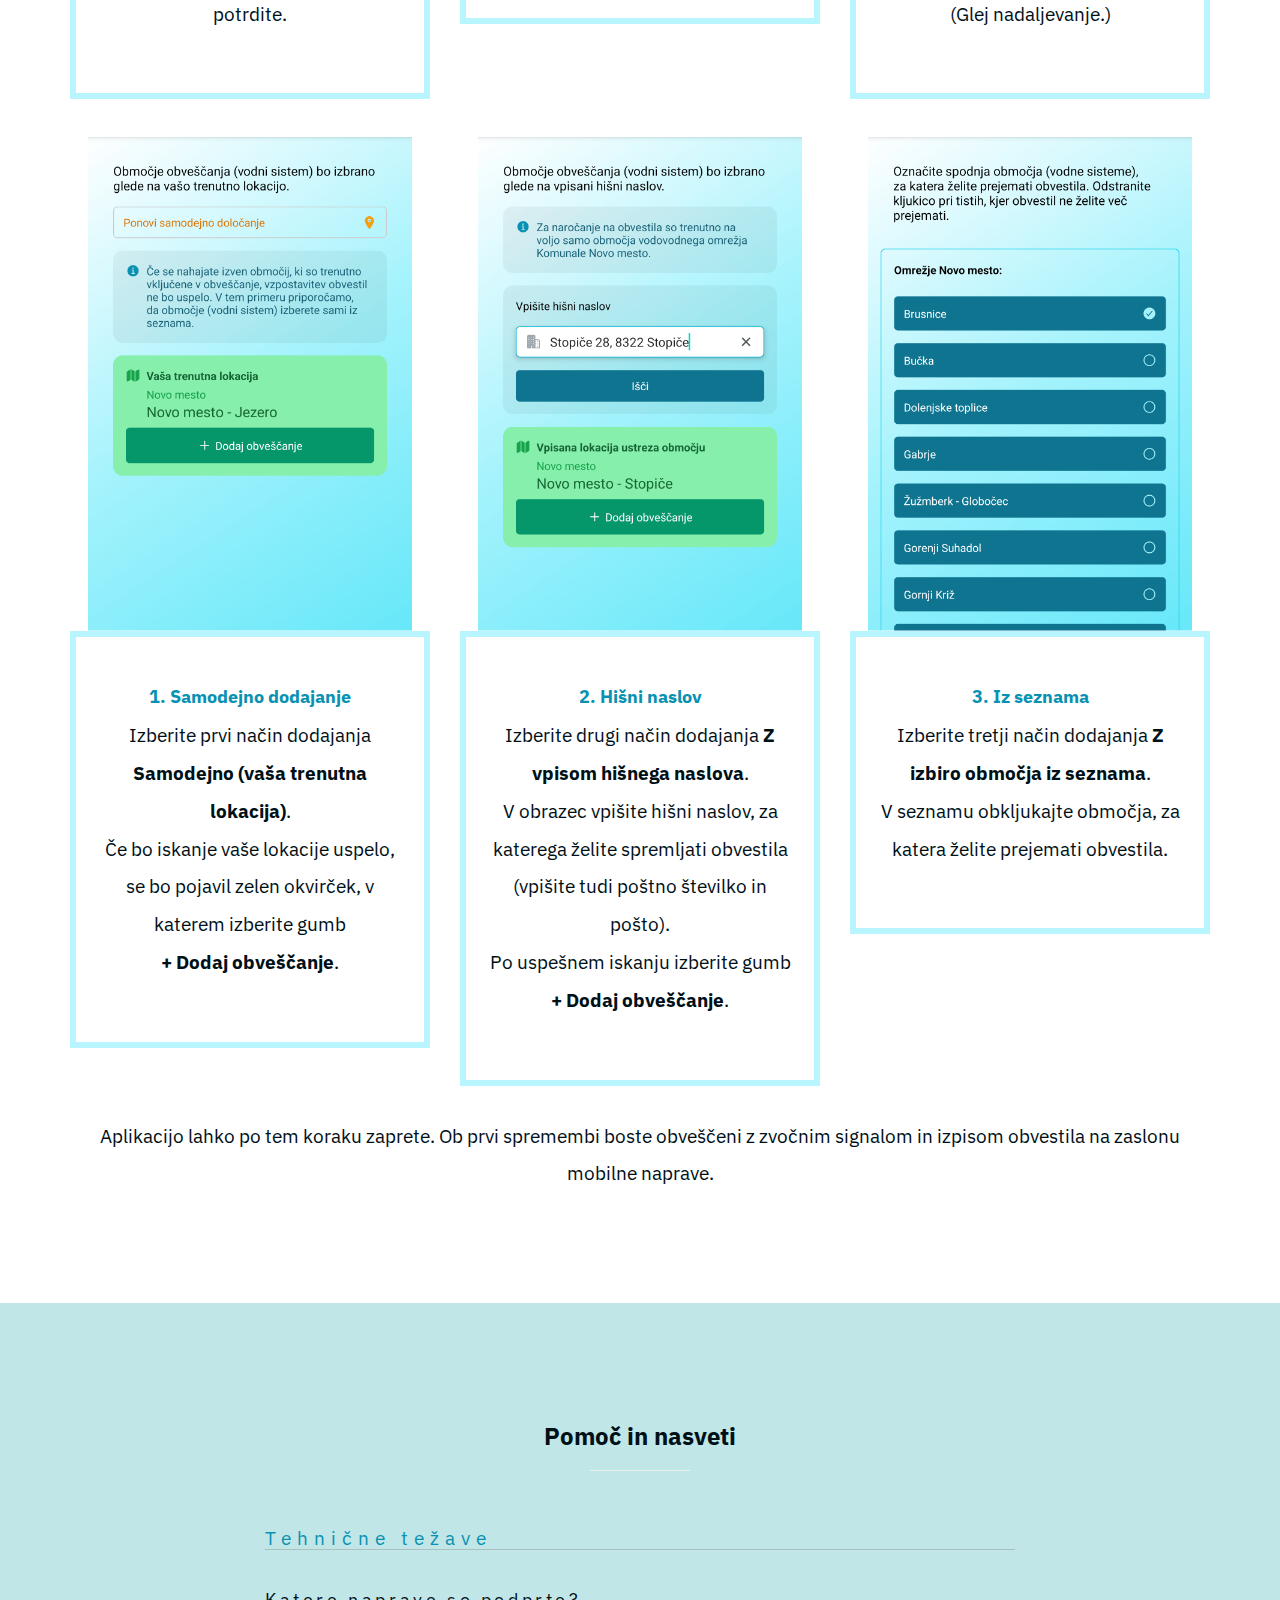
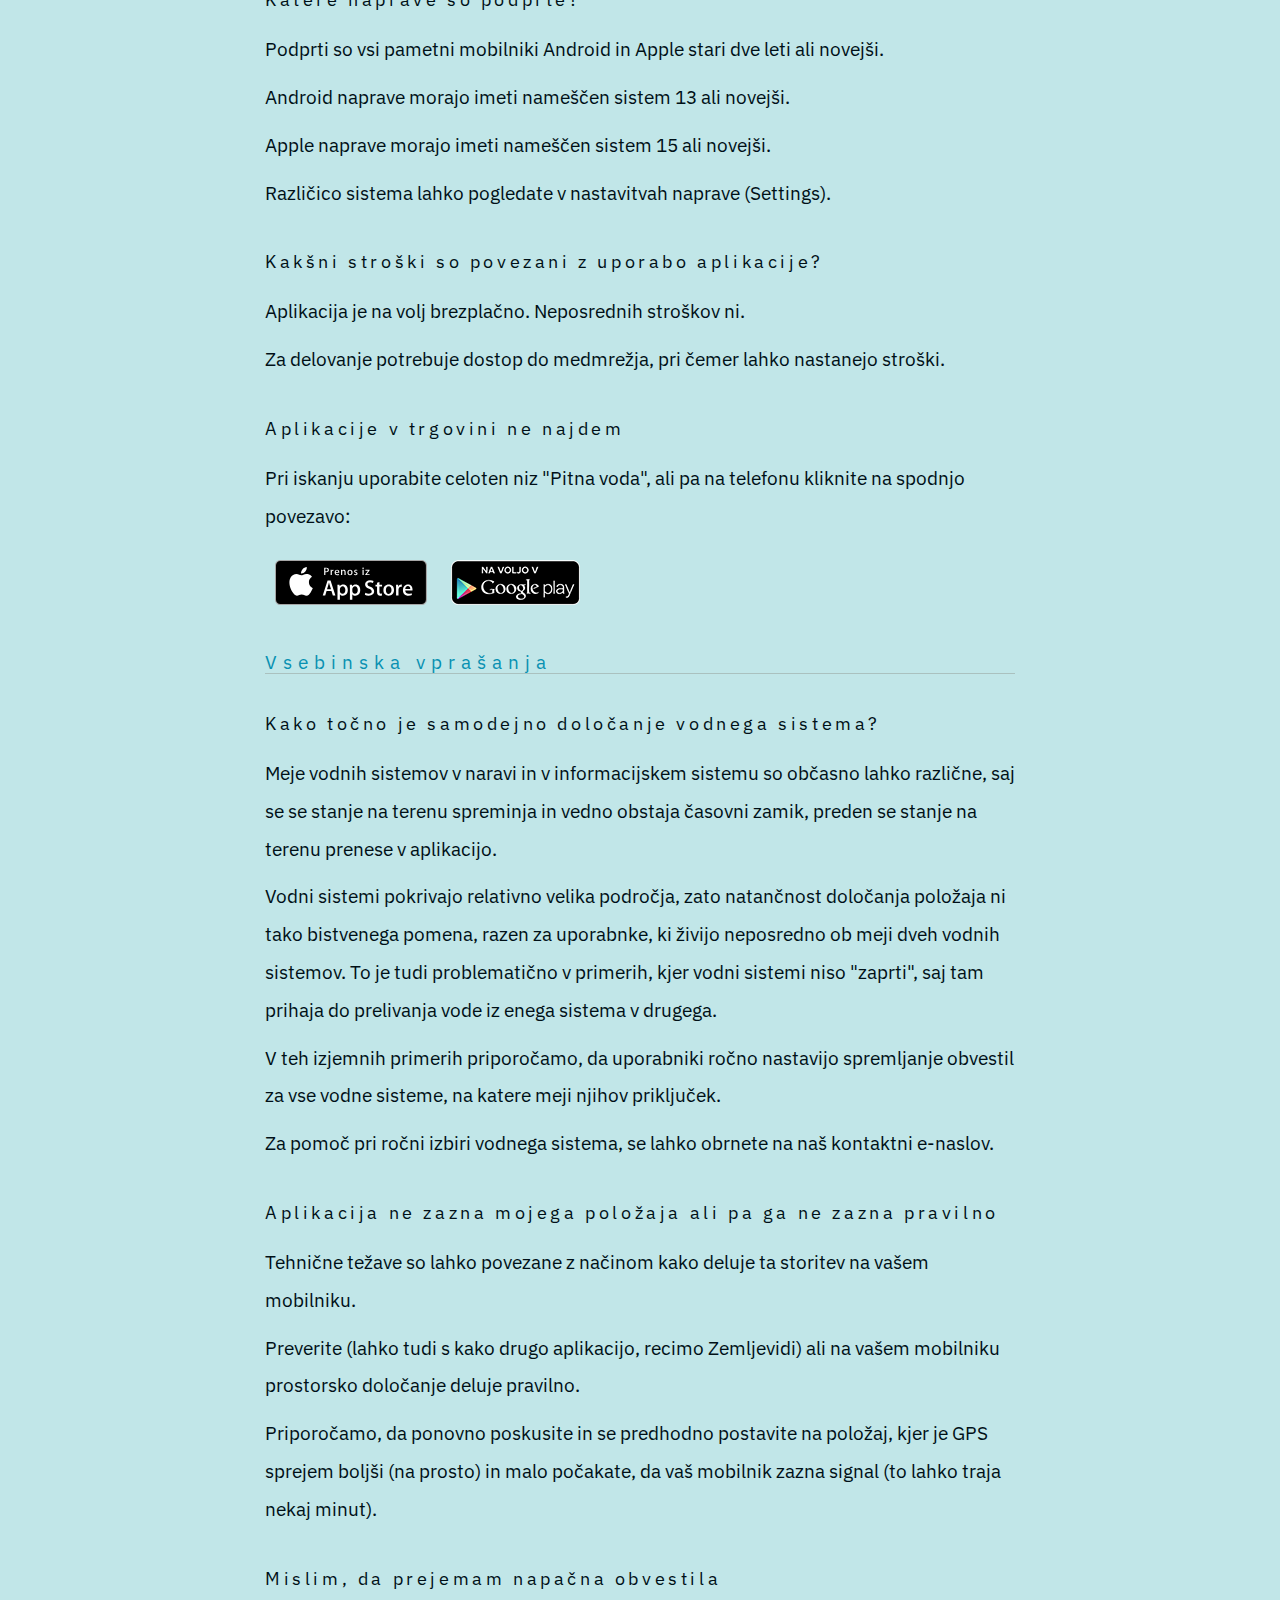
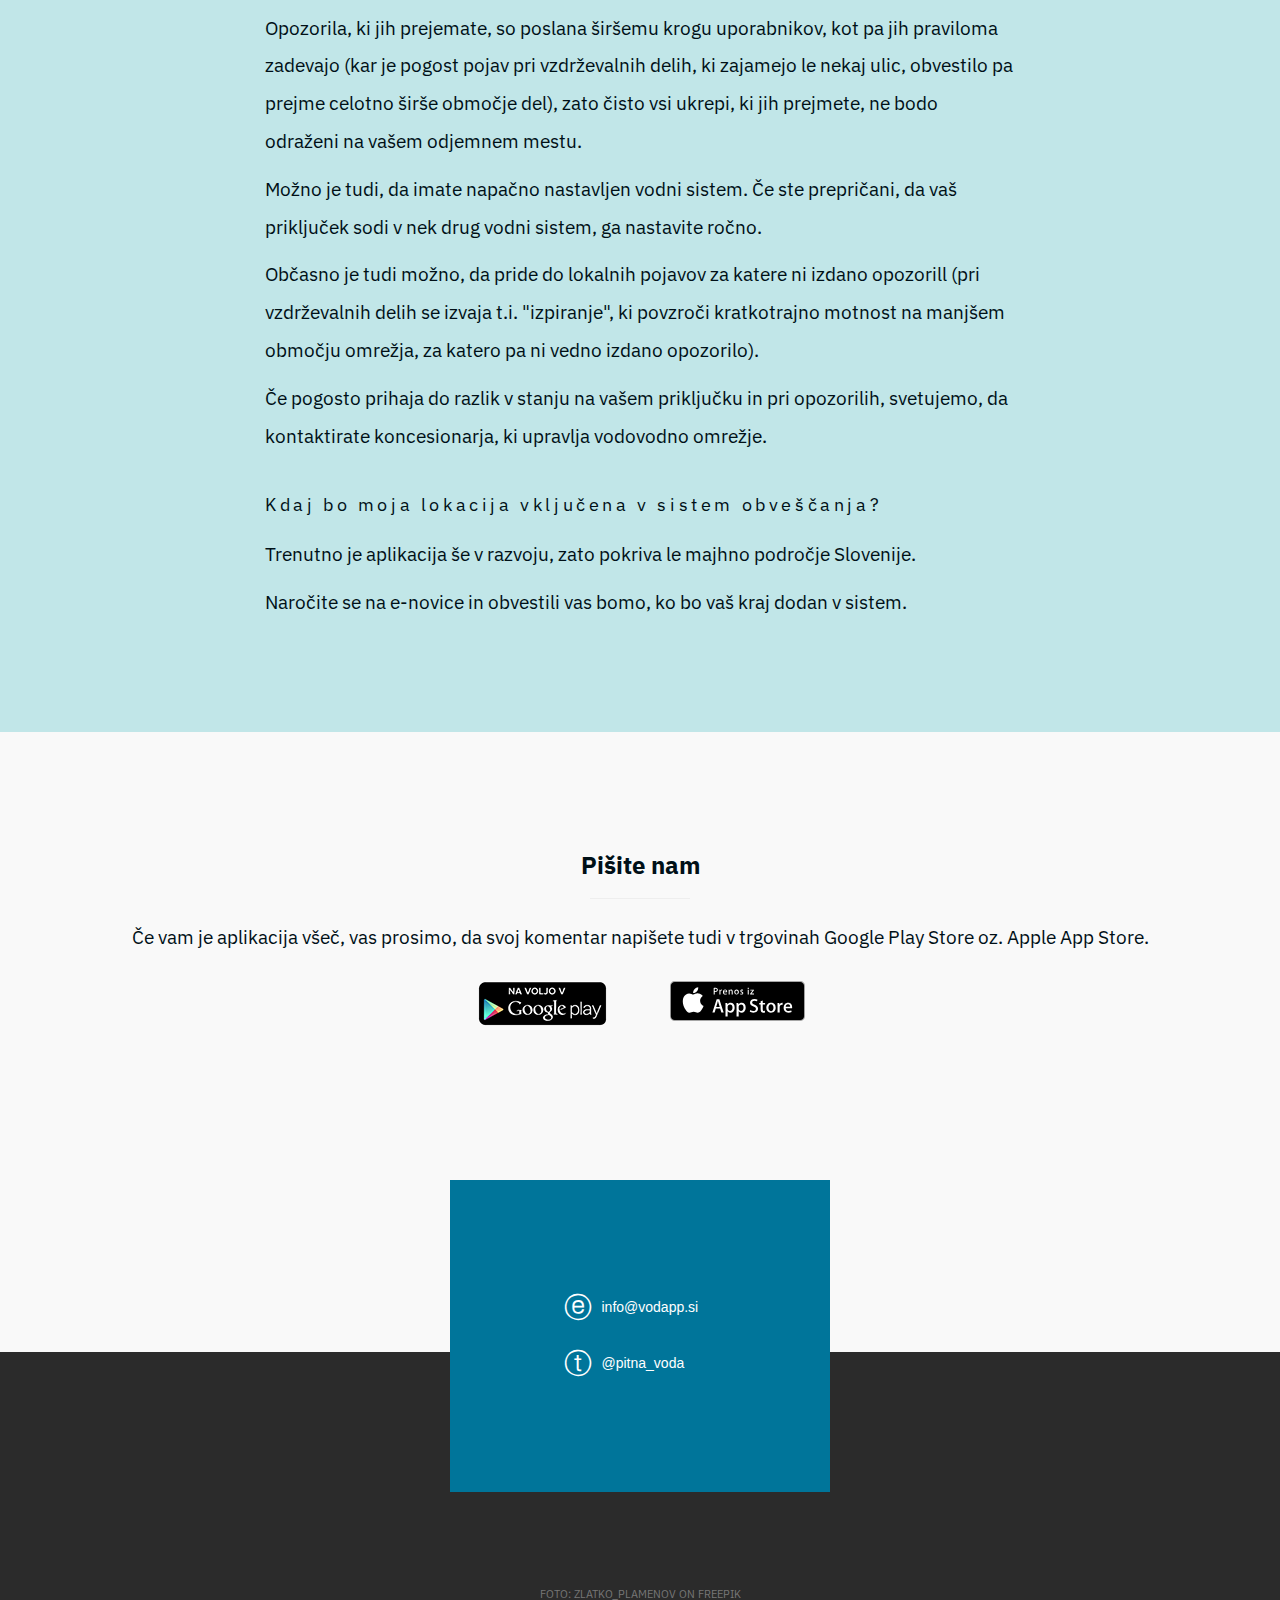
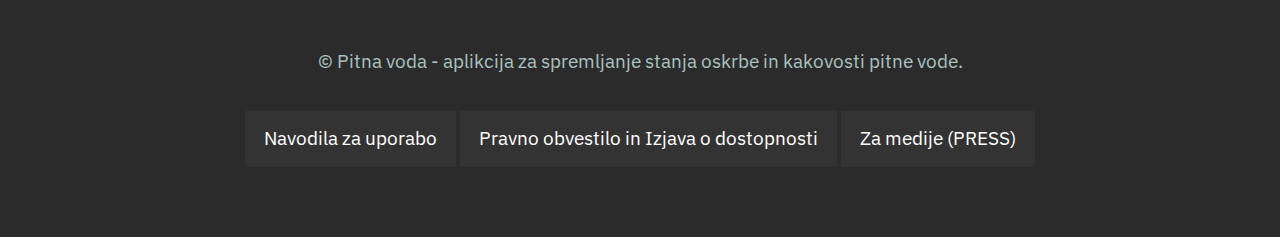
==== commit 790ae753: "bg img" ====
--- a/index.html
+++ b/index.html
@@ -26,7 +26,7 @@
 
     <!-- STYLESHEET CSS FILES -->
     <link rel="stylesheet" href="css/bootstrap.min.css" />
-    <link rel="stylesheet" href="css/style.min.css?v2" />
+    <link rel="stylesheet" href="css/style.css?v3" />
 
     <meta name="apple-itunes-app" content="app-id=1150914088" />
 
--- a/css/style.css
+++ b/css/style.css
@@ -0,0 +1,1076 @@
+.icon {
+  font-style: normal;
+  font-weight: normal;
+  display: inline-block;
+  text-decoration: inherit;
+  width: 1em;
+  margin-right: 0.2em;
+  text-align: center;
+  /* opacity: .8; */
+
+  /* For safety - reset parent styles, that can break glyph codes*/
+  font-variant: normal;
+  text-transform: none;
+
+  /* fix buttons height, for twitter bootstrap */
+  line-height: 1em;
+
+  /* Animation center compensation - margins should be symmetric */
+  /* remove if not needed */
+  /* You can be more comfortable with increased icons size */
+  /* font-size: 120%; */
+
+  /* Font smoothing. That was taken from TWBS */
+  -webkit-font-smoothing: antialiased;
+  -moz-osx-font-smoothing: grayscale;
+}
+.icon-beaker:before {
+  content: "\261D";
+} /* 'ↆ' */
+.icon-file-pdf:before {
+  content: "\24b6";
+} /* 'Ⓐ' */
+.icon-file-image:before {
+  content: "\24bb";
+} /* 'Ⓕ' */
+.icon-file-word:before {
+  content: "\24cc";
+} /* 'Ⓦ' */
+.icon-mail:before {
+  content: "\24d4";
+} /* 'ⓔ' */
+.icon-facebook:before {
+  content: "\24d5";
+} /* 'ⓕ' */
+.icon-twitter:before {
+  content: "\24e3";
+} /* 'ⓣ' */
+.icon-android:before {
+  content: "\259a";
+} /* '▚' */
+.icon-appstore:before {
+  content: "\259e";
+} /* '▞' */
+.icon-thumbs-up:before {
+  content: "\2615";
+} /* '☕' */
+.icon-paper-plane:before {
+  content: "\266b";
+} /* '♫' */
+.icon-ok:before {
+  content: "\2714";
+} /* '✔' */
+.icon-heart:before {
+  content: "\2764";
+} /* '❤' */
+
+.medium-icon {
+  font-size: 32px !important;
+}
+
+.icon-white {
+  color: #fff !important;
+}
+
+/* Helpers */
+
+.margin-right {
+  margin-right: 2em;
+}
+.margin-left {
+  margin-left: 2em;
+}
+.margin-top {
+  margin-top: 2em;
+}
+.margin-bottom {
+  margin-bottom: 2em;
+}
+
+/* Design */
+body {
+  background: #ffffff;
+  font-weight: 400;
+  position: relative;
+}
+h1,
+h2,
+h3,
+h4,
+h5,
+h6,
+p,
+input,
+select,
+li,
+q,
+quote {
+  color: #001017;
+  font-family: "IBM Plex Sans", -apple-system, BlinkMacSystemFont, "Segoe UI",
+    Roboto, Helvetica, Arial, sans-serif, "Apple Color Emoji", "Segoe UI Emoji",
+    "Segoe UI Symbol";
+}
+h2,
+h3,
+h5,
+h6 {
+  font-weight: 400;
+  letter-spacing: 6px;
+}
+h1 {
+  font-weight: 100;
+}
+h2 {
+  font-size: 2em;
+  letter-spacing: 1px;
+  color: #0891b2;
+}
+h3 {
+  font-size: 1.35em;
+  font-weight: 400;
+  color: #0891b2;
+}
+h4 {
+  font-weight: 400;
+}
+h1.heading {
+  font-size: 24px;
+}
+.subheading {
+  font-size: 14px;
+  font-weight: 700;
+  padding-bottom: 60px;
+}
+h2.lead {
+  font-size: 2em;
+}
+.bold {
+  font-weight: 700;
+}
+p {
+  font-weight: 400;
+  line-height: 2em;
+  font-size: 1.35em;
+}
+a {
+  outline: none !important;
+}
+hr {
+  width: 100px;
+}
+strong {
+  font-weight: 700;
+  /* font-size: 50px; */
+}
+.section-title {
+  padding-top: 48px;
+  padding-bottom: 0px;
+}
+
+.badges {
+  margin-top: 1em;
+}
+
+/* feature */
+#feature {
+  padding-top: 25px;
+  padding-bottom: 25px;
+  /* background-color: #fff; */
+}
+#team,
+#navodila,
+#contact {
+  padding-top: 100px;
+  padding-bottom: 100px;
+}
+#feature,
+#team,
+#navodila {
+  text-align: center;
+}
+#team {
+  background: #cffafe;
+  color: #ffffff;
+}
+footer {
+  background: #2b2b2b;
+  color: #ffffff;
+}
+footer .container a {
+  display: inline-block;
+  padding: 0.5em 1em;
+  background-color: #333;
+}
+footer .container .disclamer a {
+  font-size: 0.6em;
+  text-transform: uppercase;
+  background: transparent
+}
+.about,
+#about {
+  background: #c1e6e8;
+  color: #001017;
+}
+
+a.inline {
+  display: inline !important;
+  color: inherit !important;
+}
+
+/* ==========================================================================
+preloader section
+========================================================================== */
+.preloader {
+  position: fixed;
+  top: 0;
+  left: 0;
+  width: 100%;
+  height: 100%;
+  z-index: 99999;
+  display: flex;
+  flex-flow: row nowrap;
+  justify-content: center;
+  align-items: center;
+  background: none repeat scroll 0 0 #fff;
+}
+.sk-spinner-circle.sk-spinner {
+  width: 24px;
+  height: 24px;
+  position: relative;
+}
+.sk-spinner-circle .sk-circle {
+  width: 100%;
+  height: 100%;
+  position: absolute;
+  left: 0;
+  top: 0;
+}
+.sk-spinner-circle .sk-circle:before {
+  content: "";
+  display: block;
+  margin: 0 auto;
+  width: 20%;
+  height: 20%;
+  background-color: #009988;
+  border-radius: 100%;
+  -webkit-animation: sk-circleBounceDelay 1.2s infinite ease-in;
+  animation: sk-circleBounceDelay 1.2s infinite ease-in; /* Prevent first frame from flickering when animation starts */
+  -webkit-animation-fill-mode: both;
+  animation-fill-mode: both;
+}
+.sk-spinner-circle .sk-circle2 {
+  -webkit-transform: rotate(30deg);
+  -ms-transform: rotate(30deg);
+  transform: rotate(30deg);
+}
+.sk-spinner-circle .sk-circle3 {
+  -webkit-transform: rotate(60deg);
+  -ms-transform: rotate(60deg);
+  transform: rotate(60deg);
+}
+.sk-spinner-circle .sk-circle4 {
+  -webkit-transform: rotate(90deg);
+  -ms-transform: rotate(90deg);
+  transform: rotate(90deg);
+}
+.sk-spinner-circle .sk-circle5 {
+  -webkit-transform: rotate(120deg);
+  -ms-transform: rotate(120deg);
+  transform: rotate(120deg);
+}
+.sk-spinner-circle .sk-circle6 {
+  -webkit-transform: rotate(150deg);
+  -ms-transform: rotate(150deg);
+  transform: rotate(150deg);
+}
+.sk-spinner-circle .sk-circle7 {
+  -webkit-transform: rotate(180deg);
+  -ms-transform: rotate(180deg);
+  transform: rotate(180deg);
+}
+.sk-spinner-circle .sk-circle8 {
+  -webkit-transform: rotate(210deg);
+  -ms-transform: rotate(210deg);
+  transform: rotate(210deg);
+}
+.sk-spinner-circle .sk-circle9 {
+  -webkit-transform: rotate(240deg);
+  -ms-transform: rotate(240deg);
+  transform: rotate(240deg);
+}
+.sk-spinner-circle .sk-circle10 {
+  -webkit-transform: rotate(270deg);
+  -ms-transform: rotate(270deg);
+  transform: rotate(270deg);
+}
+.sk-spinner-circle .sk-circle11 {
+  -webkit-transform: rotate(300deg);
+  -ms-transform: rotate(300deg);
+  transform: rotate(300deg);
+}
+.sk-spinner-circle .sk-circle12 {
+  -webkit-transform: rotate(330deg);
+  -ms-transform: rotate(330deg);
+  transform: rotate(330deg);
+}
+.sk-spinner-circle .sk-circle2:before {
+  -webkit-animation-delay: -1.1s;
+  animation-delay: -1.1s;
+}
+.sk-spinner-circle .sk-circle3:before {
+  -webkit-animation-delay: -1s;
+  animation-delay: -1s;
+}
+.sk-spinner-circle .sk-circle4:before {
+  -webkit-animation-delay: -0.9s;
+  animation-delay: -0.9s;
+}
+.sk-spinner-circle .sk-circle5:before {
+  -webkit-animation-delay: -0.8s;
+  animation-delay: -0.8s;
+}
+.sk-spinner-circle .sk-circle6:before {
+  -webkit-animation-delay: -0.7s;
+  animation-delay: -0.7s;
+}
+.sk-spinner-circle .sk-circle7:before {
+  -webkit-animation-delay: -0.6s;
+  animation-delay: -0.6s;
+}
+.sk-spinner-circle .sk-circle8:before {
+  -webkit-animation-delay: -0.5s;
+  animation-delay: -0.5s;
+}
+.sk-spinner-circle .sk-circle9:before {
+  -webkit-animation-delay: -0.4s;
+  animation-delay: -0.4s;
+}
+.sk-spinner-circle .sk-circle10:before {
+  -webkit-animation-delay: -0.3s;
+  animation-delay: -0.3s;
+}
+.sk-spinner-circle .sk-circle11:before {
+  -webkit-animation-delay: -0.2s;
+  animation-delay: -0.2s;
+}
+.sk-spinner-circle .sk-circle12:before {
+  -webkit-animation-delay: -0.1s;
+  animation-delay: -0.1s;
+}
+@-webkit-keyframes sk-circleBounceDelay {
+  0%,
+  80%,
+  100% {
+    -webkit-transform: scale(0);
+    transform: scale(0);
+  }
+  40% {
+    -webkit-transform: scale(1);
+    transform: scale(1);
+  }
+}
+@keyframes sk-circleBounceDelay {
+  0%,
+  80%,
+  100% {
+    -webkit-transform: scale(0);
+    transform: scale(0);
+  }
+  40% {
+    -webkit-transform: scale(1);
+    transform: scale(1);
+  }
+}
+
+/* ==========================================================================
+navigation section
+========================================================================== */
+.sticky-navigation {
+  opacity: 0;
+}
+.navbar-default {
+  background: #fff;
+  border: none;
+  box-shadow: 0px 2px 8px 0px rgba(50, 50, 50, 0.08);
+  margin: 0 !important;
+  padding: 0;
+}
+.navbar-default .navbar-brand {
+  color: #006b9e;
+  font-weight: 700;
+  font-size: 40px;
+  line-height: 40px;
+  padding: 12px 0px 0px 12px;
+}
+.navbar-default .navbar-brand img {
+  width: 40px;
+  height: 40px;
+  margin-right: 6px;
+  float: left;
+}
+.navbar-default .navbar-nav li a {
+  color: #606060;
+  font-weight: 700;
+  letter-spacing: 2px;
+  font-size: 11px;
+  line-height: 40px;
+  padding-right: 20px;
+  padding-left: 20px;
+}
+.navbar-default .navbar-nav li a:hover {
+  color: #006b9e;
+}
+.navbar-default .navbar-nav > li > a:hover,
+.navbar-default .navbar-nav > li > a:focus {
+  color: #006b9e;
+  background-color: transparent;
+}
+.navbar-default .navbar-nav > .active > a,
+.navbar-default .navbar-nav > .active > a:hover,
+.navbar-default .navbar-nav > .active > a:focus {
+  color: #006b9e;
+  background-color: transparent;
+}
+.navbar-default .navbar-toggle {
+  border: none;
+  padding-top: 10px;
+}
+.navbar-default .navbar-toggle .icon-bar {
+  background: #006b9e;
+  border-color: transparent;
+}
+.navbar-default .navbar-toggle:hover,
+.navbar-default .navbar-toggle:focus {
+  background-color: transparent;
+}
+
+.hero {
+  /* background-color: #cffafe; */
+  background-size: auto 70vb, auto 40%, auto 60%;
+  background-position: bottom left, top left, bottom left;
+  background-repeat: no-repeat;
+  background-image: url("../images/app-img-ORH8V51-80.webp"),
+    linear-gradient(to right bottom, #67e8f9, #a5f3fc, #cffafe, #fef9c3),
+    linear-gradient(to bottom, rgb(255 255 255), rgb(255 255 255));
+}
+/* ==========================================================================
+home section
+========================================================================== */
+#home {
+  color: #ffffff;
+  padding-top: 120px;
+  padding-bottom: 120px;
+  text-align: center;
+  max-width: 100%;
+  overflow-x: hidden;
+}
+#home h1 {
+  font-size: 100px;
+}
+#home .btn {
+  background: transparent;
+  border: 4px solid #ffffff;
+  border-radius: 0;
+  color: #ffffff;
+  font-weight: 700;
+  letter-spacing: 2px;
+  padding: 12px 42px;
+  margin-top: 40px;
+  margin-right: 16px;
+  transition: all 0.4s ease-in;
+}
+#home .btn:hover {
+  background: #aac1bf;
+  border-color: transparent;
+}
+#home .btn-danger {
+  background: #aac1bf;
+  border-color: transparent;
+}
+.logo {
+  width: 120px;
+  height: 120px;
+}
+#home .logo,
+#home .splash {
+  display: block;
+  margin: 0 auto;
+}
+#home .splash {
+  margin-bottom: 100px;
+}
+#home .store {
+  margin: 10px;
+}
+
+/* ==========================================================================
+feature section
+========================================================================== */
+#feature .col-md-12 {
+  padding-top: 30px;
+  padding-bottom: 40px;
+}
+#feature img {
+  margin: 0 auto;
+}
+#feature h3 {
+  font-size: 16px;
+}
+
+/* ==========================================================================
+team section
+========================================================================== */
+#team {
+  padding-bottom: 0;
+}
+#team .col-md-4 {
+  padding: 10px;
+}
+#team .team-wrapper .team-des {
+  position: relative;
+  cursor: pointer;
+  padding-top: 60px;
+  padding-bottom: 60px;
+  bottom: 40px;
+  transition: all 0.4s ease-in-out;
+}
+#team .team-wrapper:hover .team-des {
+  background: #fff;
+  bottom: 60px;
+}
+#team a {
+  color: #15576b;
+  text-decoration: underline;
+}
+
+/* ==========================================================================
+navodila section
+========================================================================== */
+#navodila .plan {
+  background: #fff;
+  padding: 40px 0px 60px 0px;
+  margin-bottom: 32px;
+  border: 6px solid #b8f5ff;
+}
+#navodila .plan .plan_title {
+  background: #f9f9f9;
+  border-radius: 50%;
+  width: 180px;
+  height: 180px;
+  margin: 0 auto;
+}
+#navodila h4 {
+  font-weight: 700;
+  color: #0891b2;
+}
+#navodila .plan h3 {
+  font-size: 16px;
+  font-weight: 700;
+  line-height: 180px;
+}
+#navodila .plan h2 {
+  font-weight: 700;
+  padding: 30px;
+}
+#navodila .plan p {
+  margin: 0 1em;
+}
+#navodila .plan ul {
+  padding: 0px;
+}
+#navodila .plan ul li {
+  display: block;
+  font-weight: 700;
+  font-size: 16px;
+  letter-spacing: 2px;
+  padding: 30px 0px 10px 0px;
+}
+#navodila .plan .btn {
+  background: #ffffff;
+  border: none;
+  border-radius: 0px;
+  color: #2b2b2b;
+  font-size: 16px;
+  font-weight: 700;
+  padding: 16px 60px;
+  transition: all 0.4s ease-in;
+  margin-top: 20px;
+  text-transform: uppercase;
+}
+#navodila .plan .btn:hover {
+  background: #eeeeee;
+}
+
+.navodila a {
+  display: inline-block;
+  padding: 0.5em 1em;
+  border: 3px solid #bd0e01;
+  background: #f44336;
+  margin: 2em 0 0;
+  color: #fff;
+}
+
+.navodila a:hover {
+  background: #bd0e01;
+  text-decoration: none;
+}
+#navodila figure {
+  position: relative;
+}
+#navodila figure figcaption {
+  position: relative;
+  margin-top: 500px;
+}
+#navodila figure img {
+  max-width: 90%;
+  height: auto;
+  margin: 0 auto -20px;
+  clip-path: inset(0 0 20px 0);
+  position: absolute;
+  top: 0;
+  left: 18px;
+  margin-top: -500px;
+}
+
+#navodila figure.anim img:nth-child(1) {
+  animation: ayanim1 12s infinite;
+  -webkit-animation: ayanim1 12s infinite; /* Safari and Chrome */
+  opacity: 1;
+}
+#navodila figure.anim img:nth-child(2) {
+  animation: ayanim2 12s infinite;
+  -webkit-animation: ayanim2 12s infinite; /* Safari and Chrome */
+  opacity: 0;
+}
+#navodila figure.anim img:nth-child(3) {
+  animation: ayanim3 12s infinite;
+  -webkit-animation: ayanim3 12s infinite; /* Safari and Chrome */
+  opacity: 0;
+}
+
+#navodila figure img.pravice {
+  clip-path: inset(0 0 100px 0);
+  margin-bottom: -100px;
+}
+#navodila figure img.domov {
+  clip-path: inset(57px 0 20px 0);
+  margin-top: -557px;
+  opacity: 1;
+}
+@keyframes ayanim1 {
+  0% {
+    opacity: 1;
+  }
+  30% {
+    opacity: 1;
+  }
+  33% {
+    opacity: 0;
+  }
+  63% {
+    opacity: 0;
+  }
+  66% {
+    opacity: 0;
+  }
+  97% {
+    opacity: 0;
+  }
+  100% {
+    opacity: 0;
+  }
+}
+@keyframes ayanim2 {
+  0% {
+    opacity: 0;
+  }
+  30% {
+    opacity: 0;
+  }
+  33% {
+    opacity: 1;
+  }
+  63% {
+    opacity: 1;
+  }
+  66% {
+    opacity: 0;
+  }
+  97% {
+    opacity: 0;
+  }
+  100% {
+    opacity: 0;
+  }
+}
+@keyframes ayanim3 {
+  0% {
+    opacity: 0;
+  }
+  30% {
+    opacity: 0;
+  }
+  33% {
+    opacity: 0;
+  }
+  63% {
+    opacity: 0;
+  }
+  66% {
+    opacity: 1;
+  }
+  97% {
+    opacity: 1;
+  }
+  100% {
+    opacity: 0;
+  }
+}
+
+#navodila.navodila h3 {
+  line-height: 3em;
+}
+#navodila.navodila .plan.p2 h3 {
+  padding: 65px 0 0;
+}
+/* ==========================================================================
+contact section
+========================================================================== */
+#contact {
+  background: #f9f9f9;
+  padding-bottom: 0;
+}
+#contact a {
+  color: #fff;
+  display: block;
+  padding: 1em;
+}
+#contact a .icon {
+  vertical-align: middle;
+  text-decoration: none !important;
+}
+#contact .contact-address {
+  color: #ffffff;
+  position: relative;
+  top: 140px;
+}
+#contact .contact-address p {
+  line-height: 16px;
+}
+#contact .contact-email,
+#contact .contact-phone,
+#contact .contact-website {
+  padding: 100px;
+}
+#contact .contact-email {
+  background: #00759a;
+}
+#contact .contact-phone {
+  background: #2b2b2b;
+}
+#contact .contact-website {
+  background: #fff;
+}
+#contact h3 {
+  font-size: 16px;
+  font-weight: 700;
+  letter-spacing: 2px;
+  padding-bottom: 12px;
+}
+#contact .medium-icon {
+  color: #ffffff;
+  font-size: 28px !important;
+}
+#contact .contact-info div {
+  padding-top: 14px;
+  padding-bottom: 14px;
+}
+#contact .form-control {
+  background: none;
+  border-radius: 0;
+  border-top: 0;
+  border-right: 0;
+  border-left: 0;
+  border-bottom: 2px solid #aac1bf;
+  box-shadow: none;
+  color: #ffffff;
+  margin-top: 10px;
+  margin-bottom: 10px;
+  transition: all 0.4s ease-in;
+}
+#contact .form-control:focus {
+  border-bottom-color: #202020;
+}
+#contact input {
+  height: 60px;
+}
+#contact input[type="submit"] {
+  border: 2px solid #009988;
+  color: #2b2b2b;
+  font-weight: 700;
+  letter-spacing: 1px;
+  margin-top: 18px;
+}
+#contact input[type="submit"]:hover {
+  background: #009988;
+}
+
+/* ==========================================================================
+footer section
+========================================================================== */
+footer {
+  text-align: center;
+  padding-top: 200px;
+  padding-bottom: 60px;
+}
+footer a,
+footer a:hover {
+  color: #ffffff;
+}
+footer p {
+  color: #aac1bf;
+}
+footer p {
+  padding-top: 20px;
+}
+footer.lite {
+  background-color: #f9f9f9;
+  padding: 20px;
+  flex: 1;
+  align-items: flex-end;
+  display: flex;
+}
+footer.lite p {
+  color: #009988;
+  text-align: center;
+  font-size: 12px;
+}
+.social-icon {
+  padding: 0;
+  margin: 0;
+}
+.social-icon li {
+  list-style: none;
+  display: inline-block;
+  padding: 10px;
+}
+.social-icon-icon,
+.social-icon li a {
+  border: 1px solid #aac1bf;
+  border-radius: 50%;
+  color: #aac1bf;
+  font-size: 18px;
+  width: 60px;
+  height: 60px;
+  line-height: 60px;
+  text-align: center;
+  text-decoration: none;
+  transition: all 0.4s ease-in;
+}
+.social-icon li a:hover {
+  background: #aac1bf;
+  color: #2b2b2b;
+}
+.social-icon-icon {
+  display: inline-block;
+  width: 36px;
+  height: 36px;
+  line-height: 36px;
+  color: #fff;
+  vertical-align: middle;
+}
+
+/* ==========================================================================
+help
+========================================================================== */
+#help {
+  background: #c1e6e8;
+  padding: 100px 0;
+}
+#help h3 {
+  margin: 2em 0 1em;
+  border-bottom: 1px solid #aac1bf;
+}
+#help h4 {
+  margin: 2em 0 1em;
+  line-height: 1.5em;
+  letter-spacing: 0.2em;
+}
+
+/* ==========================================================================
+...
+========================================================================== */
+.store {
+  width: auto;
+  height: 45px;
+  display: inline-block;
+  margin: 10px;
+}
+.social-icon li {
+  list-style: none;
+  display: block;
+  padding: 10px;
+  margin: 0 auto;
+  width: 100%;
+  text-align: center;
+}
+.legal {
+  font-weight: 100;
+  font-size: 1em;
+  padding: 2em 0;
+}
+.legal p {
+  padding: 0;
+  color: #001017;
+}
+.legal footer a {
+  color: #fff;
+}
+#about .legal li {
+  font-weight: 400;
+  letter-spacing: 1px;
+  line-height: 28px;
+  margin: 0.2em 0;
+}
+#about .legal h2 {
+  font-size: 1.5em;
+}
+#about .legal h3 {
+  font-size: 1.2em;
+}
+quote {
+  padding: 1em 0;
+}
+
+/* ==========================================================================
+... branding
+========================================================================== */
+#account {
+  min-height: 100vh;
+  display: flex;
+  flex-direction: column;
+  align-items: stretch;
+}
+
+#press #navodila a {
+  color: #fff;
+}
+
+#press #navodila i.fa {
+  font-size: 2em;
+  display: block;
+  float: none;
+  margin: 1em;
+  color: #2b2b2b;
+}
+
+#press #navodila .plan.bg-blue {
+  background: #039be5;
+}
+#press #navodila .plan.bg-blue-2 {
+  background: #2c94c8;
+}
+#press #navodila .plan.bg-blue-3 {
+  background: #81b9d5;
+}
+
+#press #navodila .plan.bg-pink {
+  background: #f2bcfb;
+}
+#press #navodila .plan.bg-pink-2 {
+  background: #de8fec;
+}
+#press #navodila .plan.bg-pink-3 {
+  background: #bb6cc9;
+}
+
+#press #navodila .plan.bg-amber {
+  background: #ffa000;
+}
+
+#press #navodila .plan.bg-amber-2 {
+  background: #db8900;
+}
+
+#press #navodila .plan.bg-amber-3 {
+  background: #bf7801;
+}
+#press #navodila .plan.bg-green {
+  background: #8bc34a;
+}
+
+#press #navodila .plan.bg-green-2 {
+  background: #77b035;
+}
+
+#press #navodila .plan.bg-green-3 {
+  background: #679f27;
+}
+
+body#press .icon {
+  display: block;
+  margin: 0 auto;
+}
+
+/* ==========================================================================
+media quires for mobile
+========================================================================== */
+@media (max-width: 1170px) {
+  .hero {
+    /* background-color: #cffafe; */
+    background-size: auto 100vb, auto 40%, auto 60%;
+    background-position: -150px 750px, top left, bottom left;
+  }
+}
+@media (min-width: 767px) and (max-width: 970px) {
+  #feature {
+    padding-bottom: 0;
+  }
+  .hero {
+    background-size: auto 80vb, auto 40%, auto 60%;
+    background-position: -280px 750px, top left, bottom left;
+  }
+}
+@media (min-width: 461px) and (max-width: 768px) {
+  #feature {
+    padding-bottom: 0px;
+  }
+  .hero {
+    background-size: auto 70vb, auto 40%, auto 60%;
+  }
+}
+@media (max-width: 460px) {
+  .hero {
+    background-size: auto 70vb, auto 40%, auto 60%;
+    background-position: -150px bottom, top left, bottom left;
+  }
+  #feature {
+    padding-bottom: 640px;
+  }
+  #home {
+    padding-top: 60px;
+    padding-bottom: 60px;
+    min-height: 0;
+  }
+  #home h1 {
+    font-size: 3em;
+  }
+  #contact .contact-address {
+    text-align: left;
+  }
+  #contact .contact-email,
+  #contact .contact-phone,
+  #contact .contact-website {
+    padding: 40px 0;
+  }
+  .navbar-default .navbar-brand {
+    font-size: 32px;
+  }
+  .navbar-default .navbar-brand img {
+    width: 36px;
+    height: 36px;
+  }
+  #help h3 {
+    letter-spacing: 0;
+  }
+}
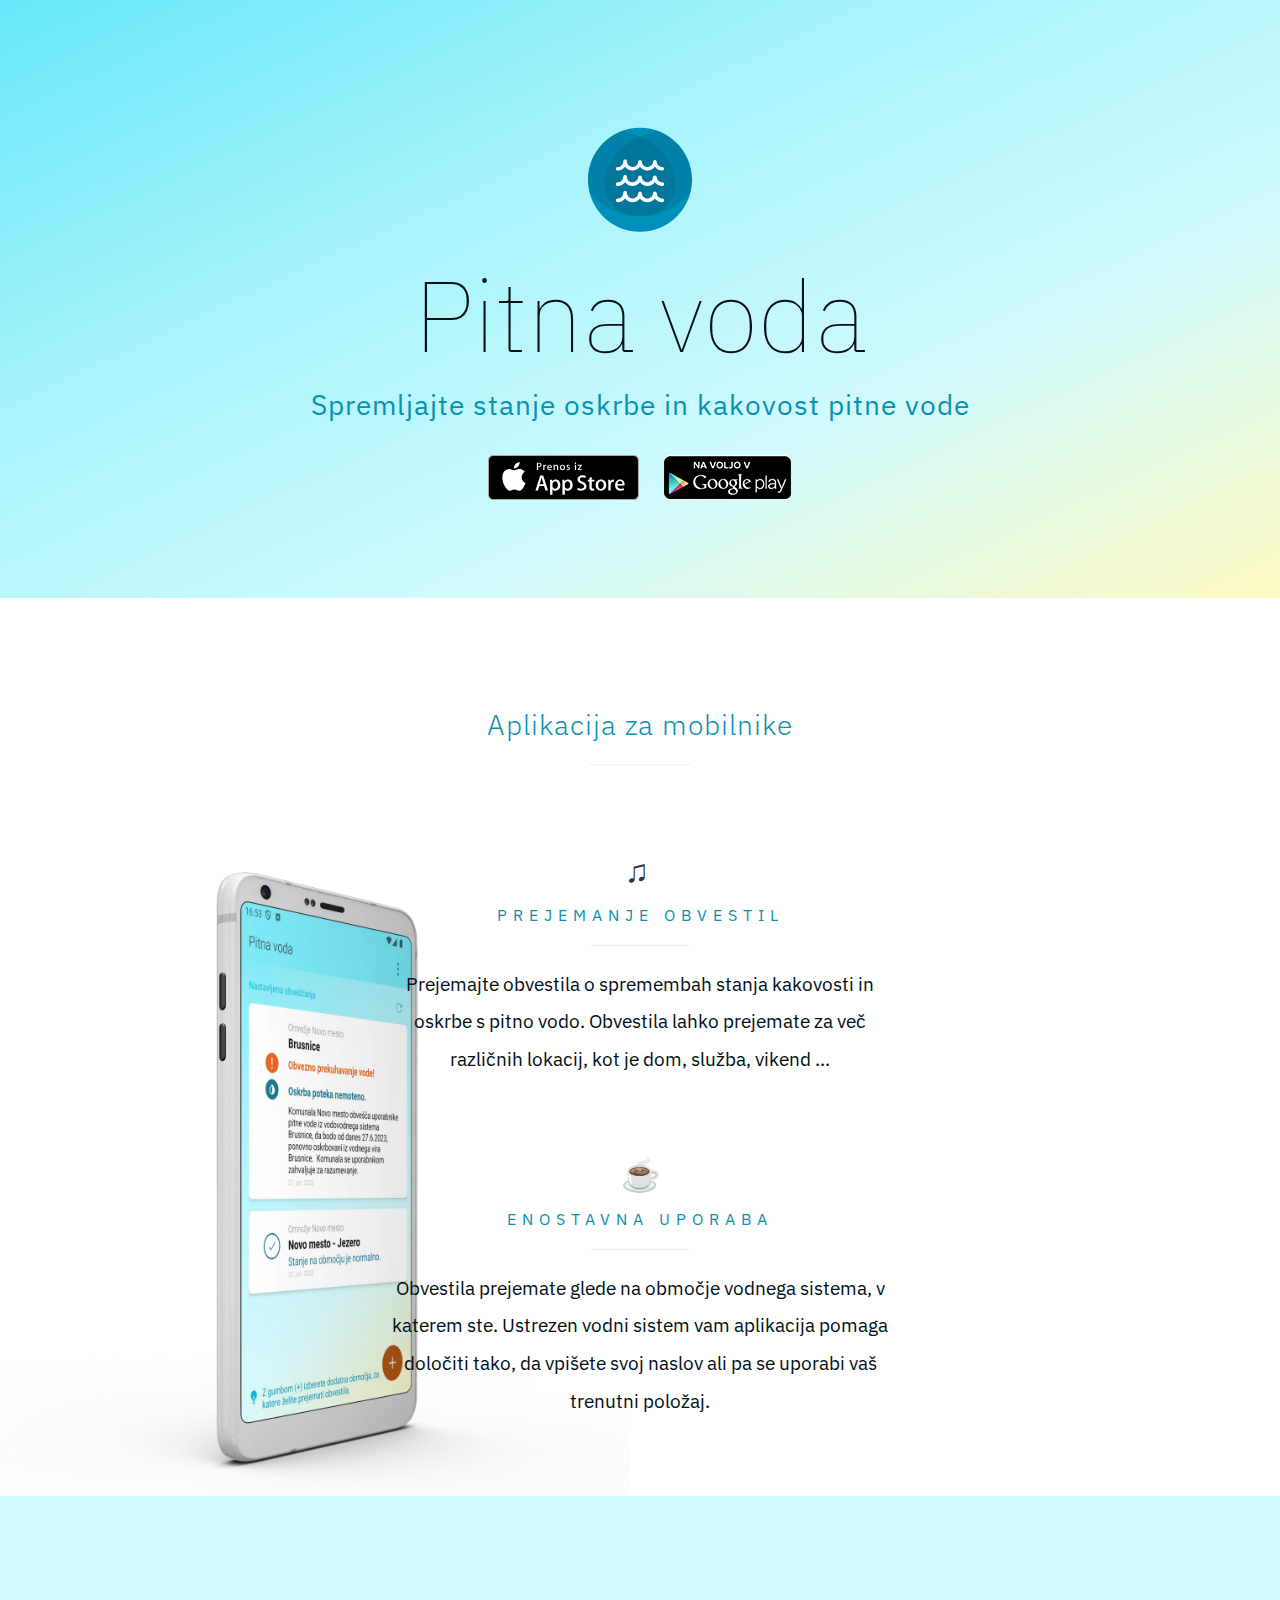
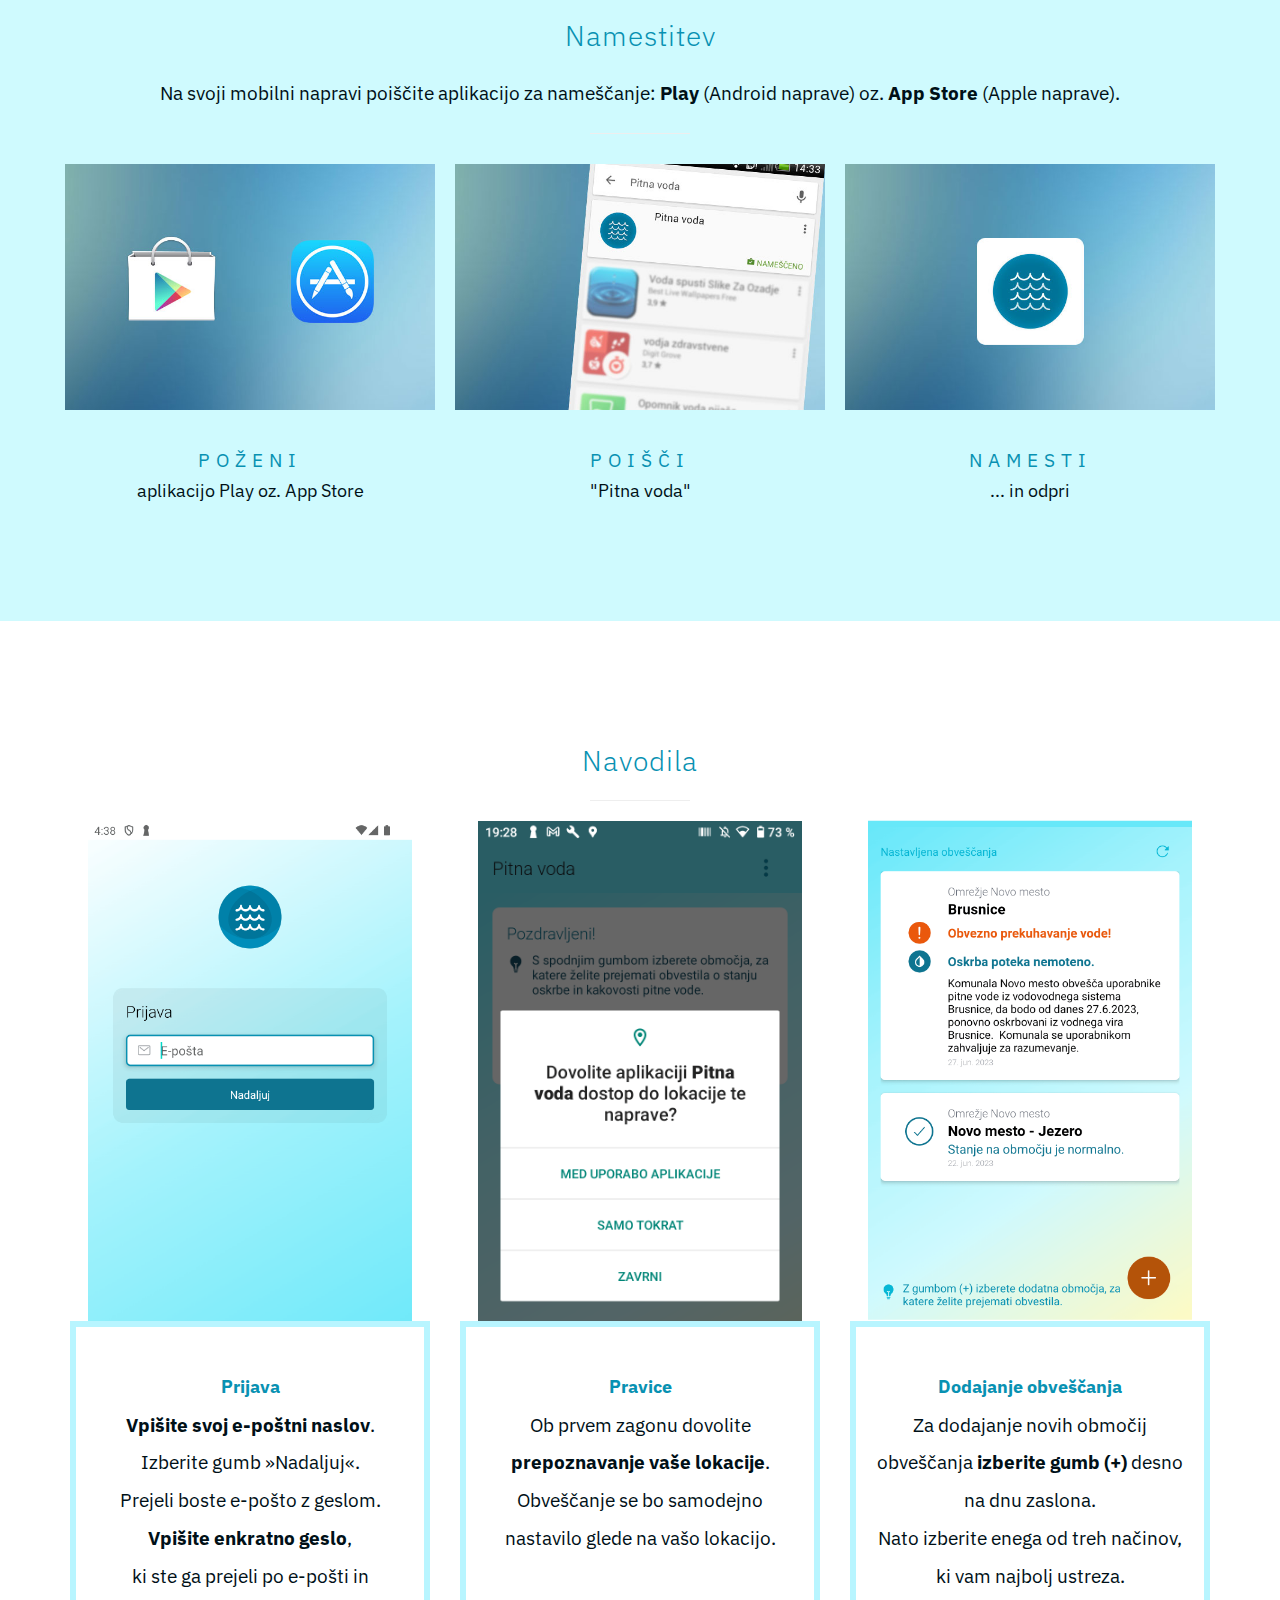
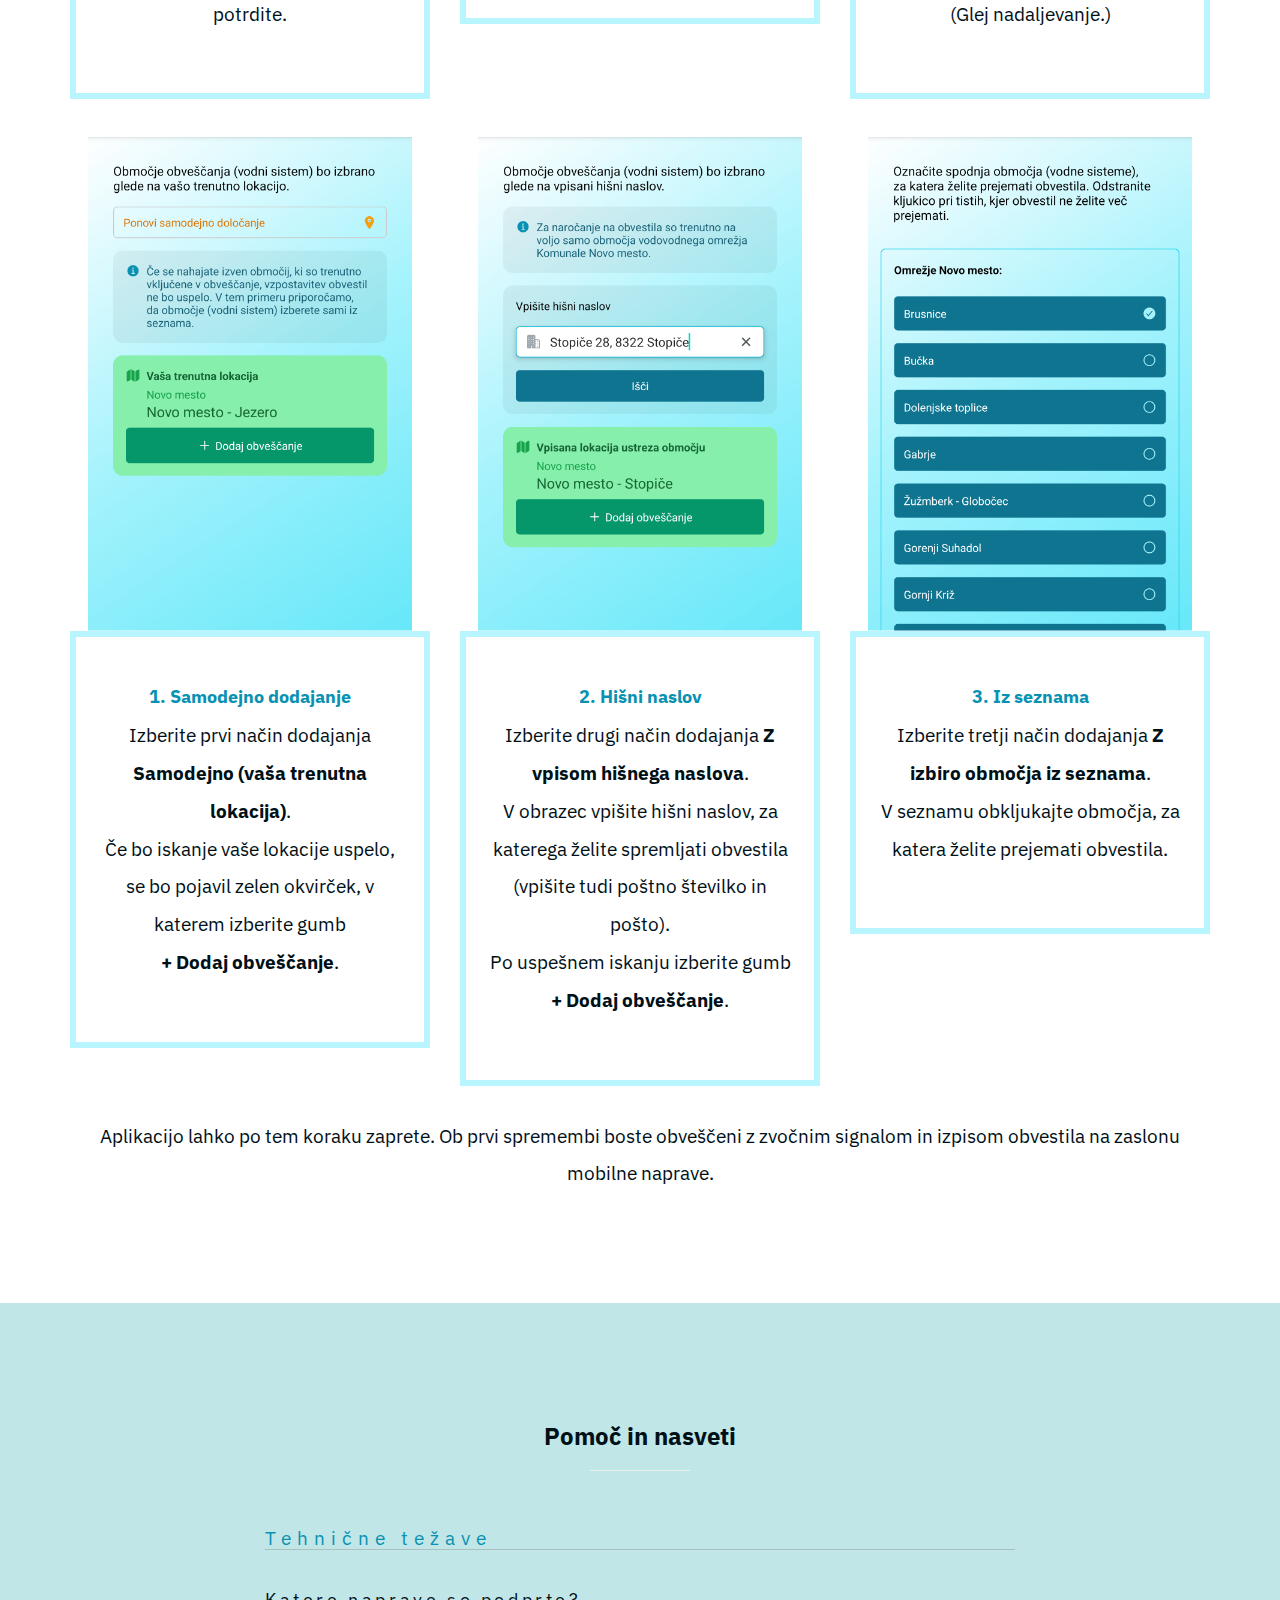
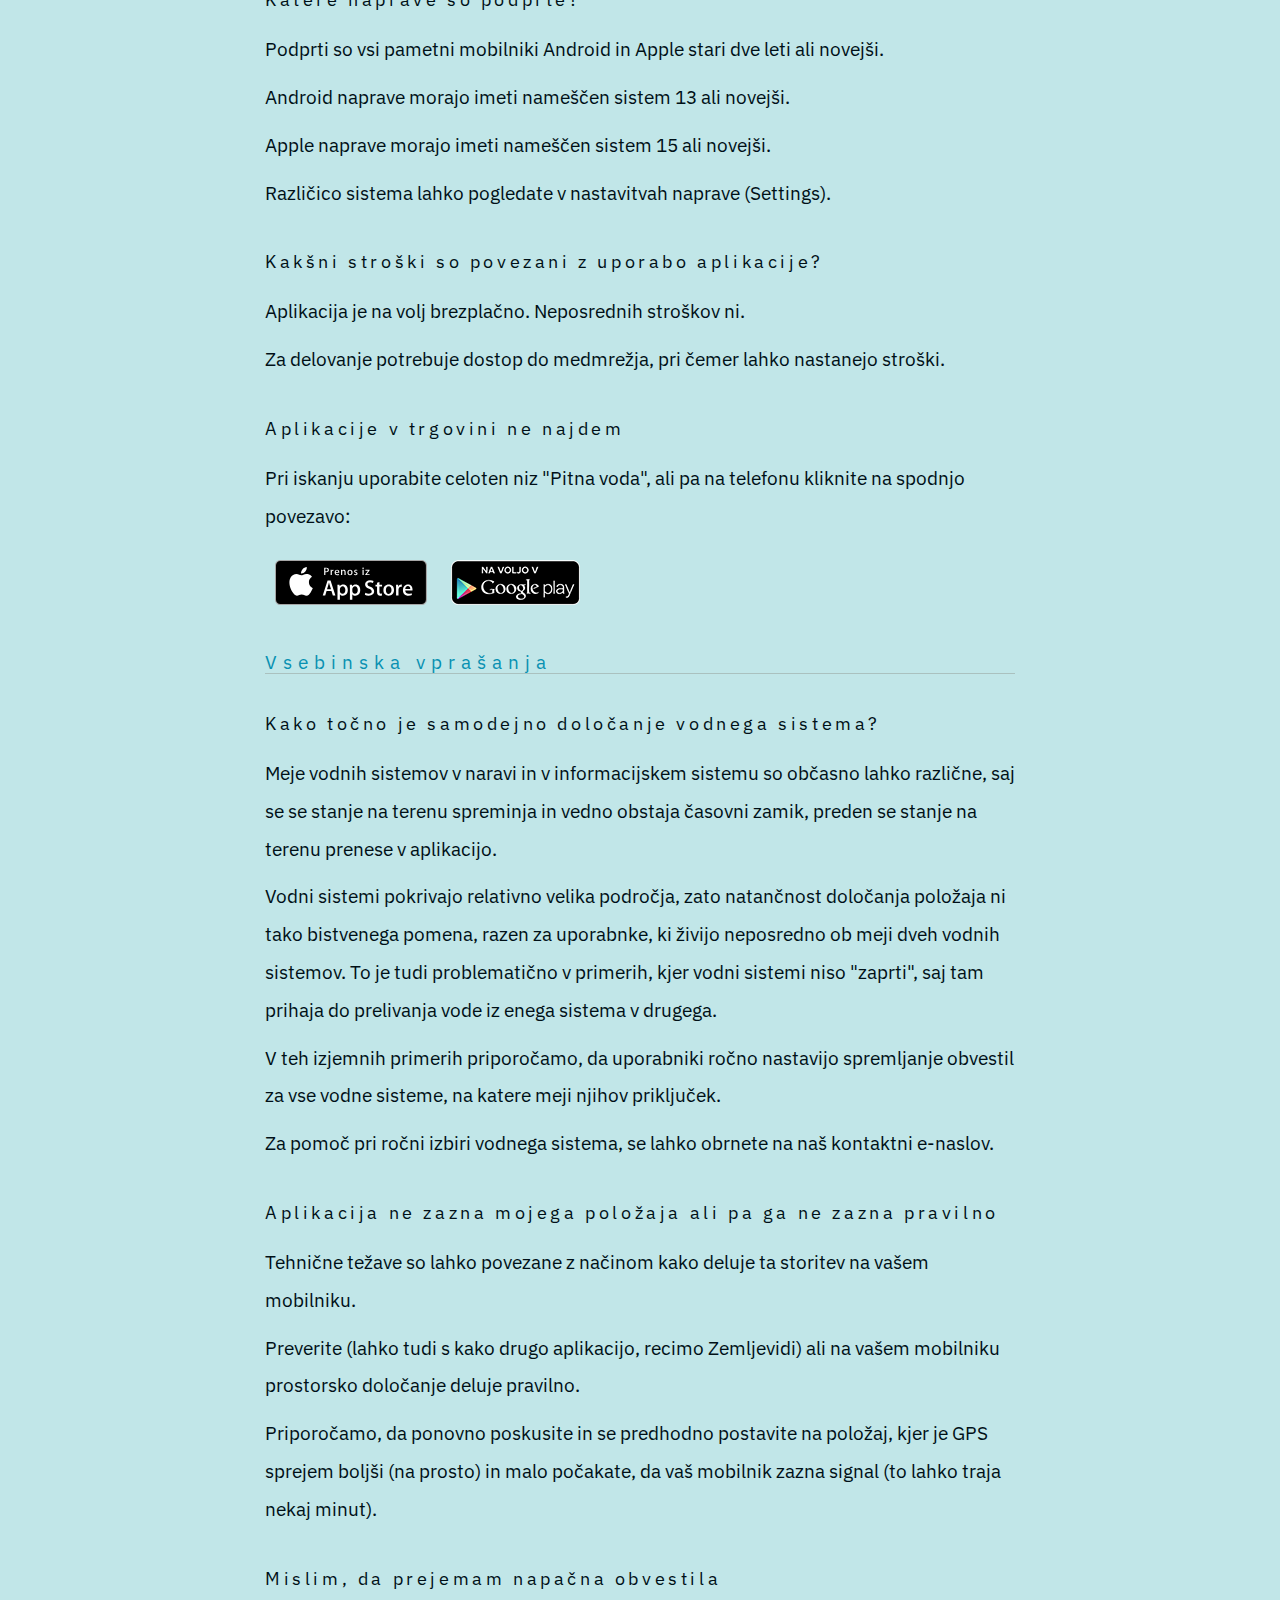
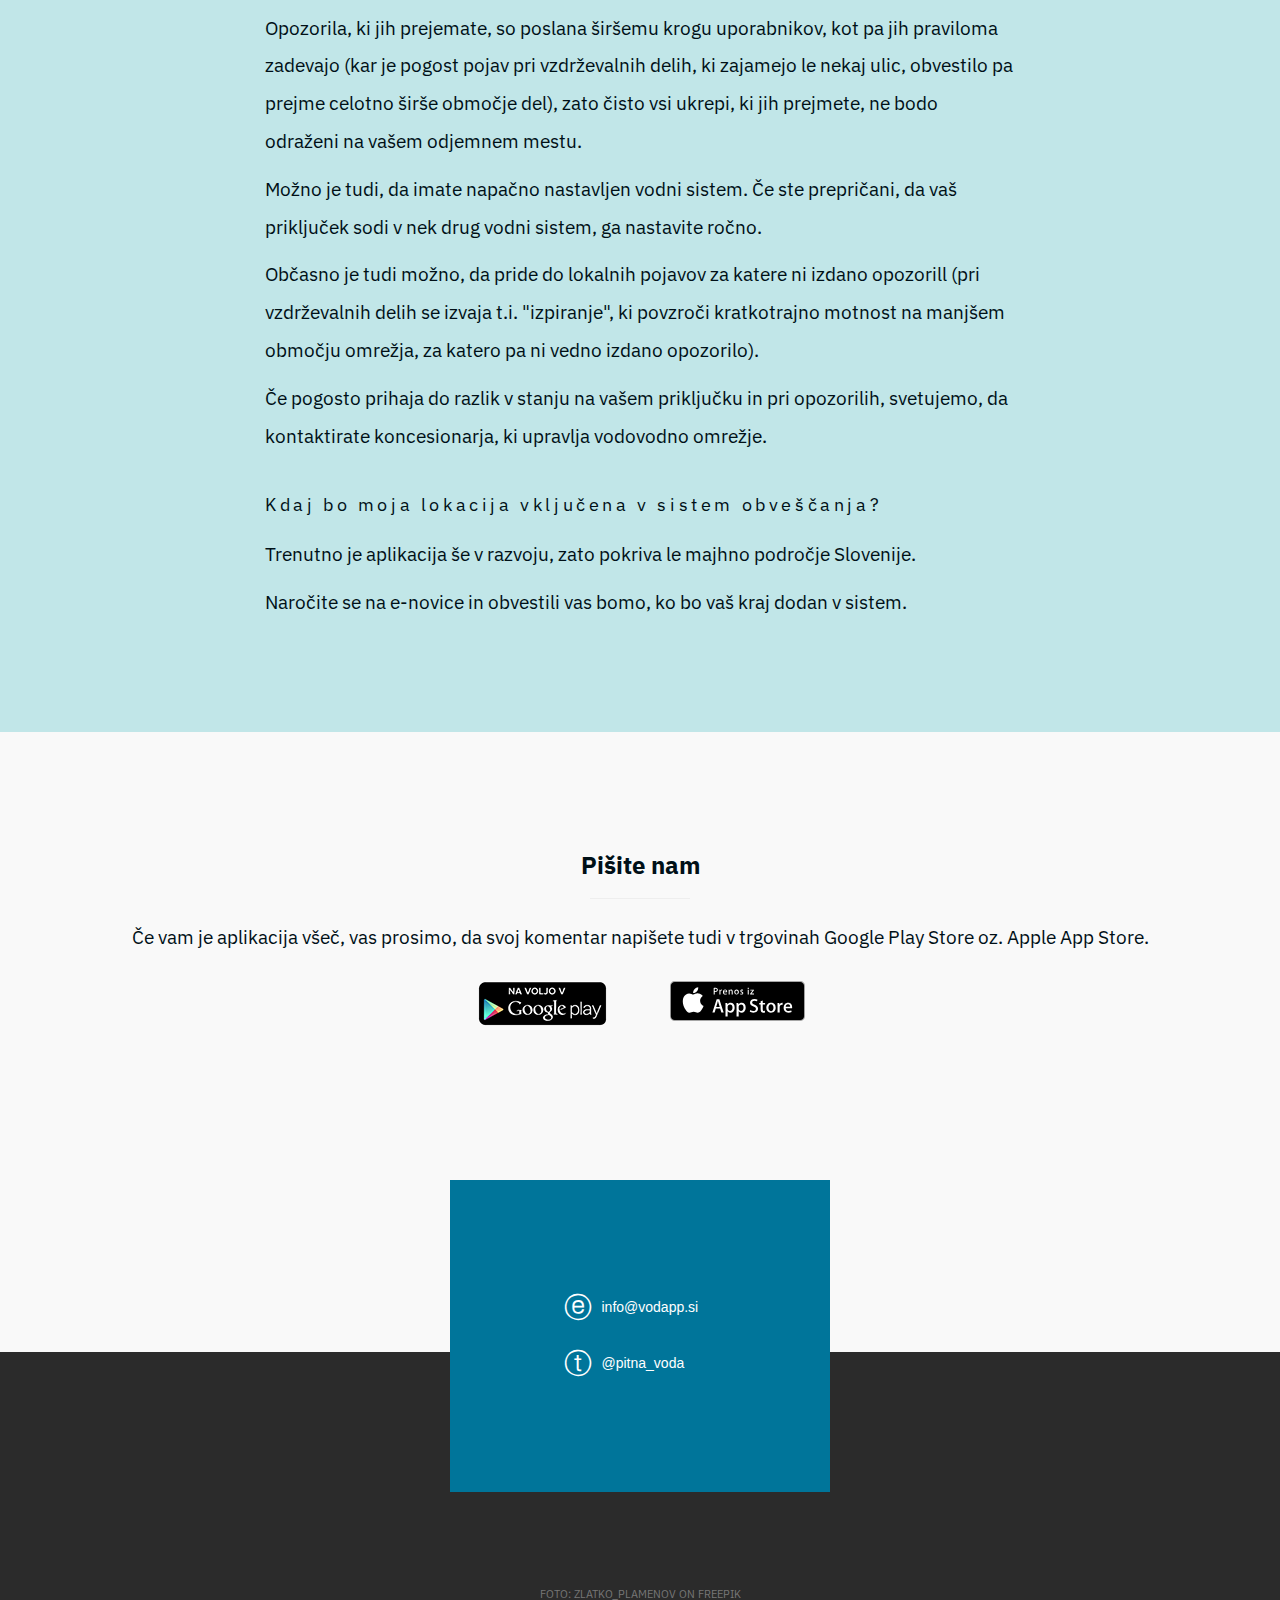
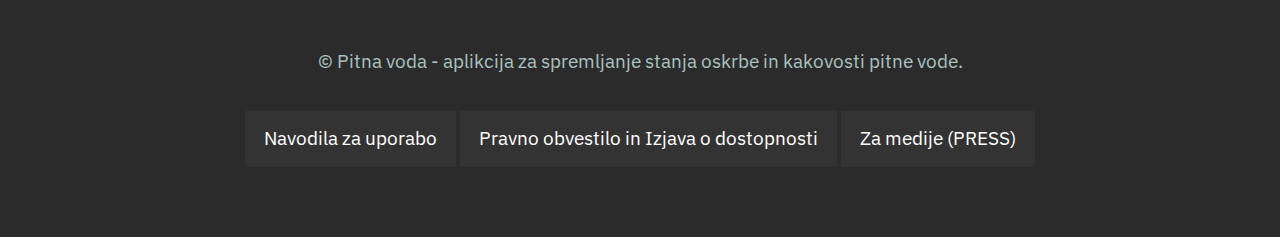
==== commit fdd74c66: "preverjanje" ====
--- a/index.html
+++ b/index.html
@@ -112,7 +112,7 @@
                 <hr />
                 <p>
                   Prejemajte obvestila o spremembah stanja kakovosti in oskrbe s
-                  pitno vode. Obvestila lahko prejemate za več različnih
+                  pitno vodo. Obvestila lahko prejemate za več različnih
                   lokacij, kot je dom, služba, vikend ...
                 </p>
               </div>
@@ -121,10 +121,10 @@
                 <h3>ENOSTAVNA UPORABA</h3>
                 <hr />
                 <p>
-                  Obvestila prejemate glede na vodni sistema lokacije, v katerem
-                  se nahajate. Ustrezen vodni sistem vam aplikacija pomaga
-                  določiti tako, da vpišete vaš naslov ali pa se uporabi vaš
-                  trenuten položaj.
+                  Obvestila prejemate glede na območje vodnega sistema, v
+                  katerem ste. Ustrezen vodni sistem vam aplikacija pomaga
+                  določiti tako, da vpišete svoj naslov ali pa se uporabi vaš
+                  trenutni položaj.
                 </p>
               </div>
             </div>
